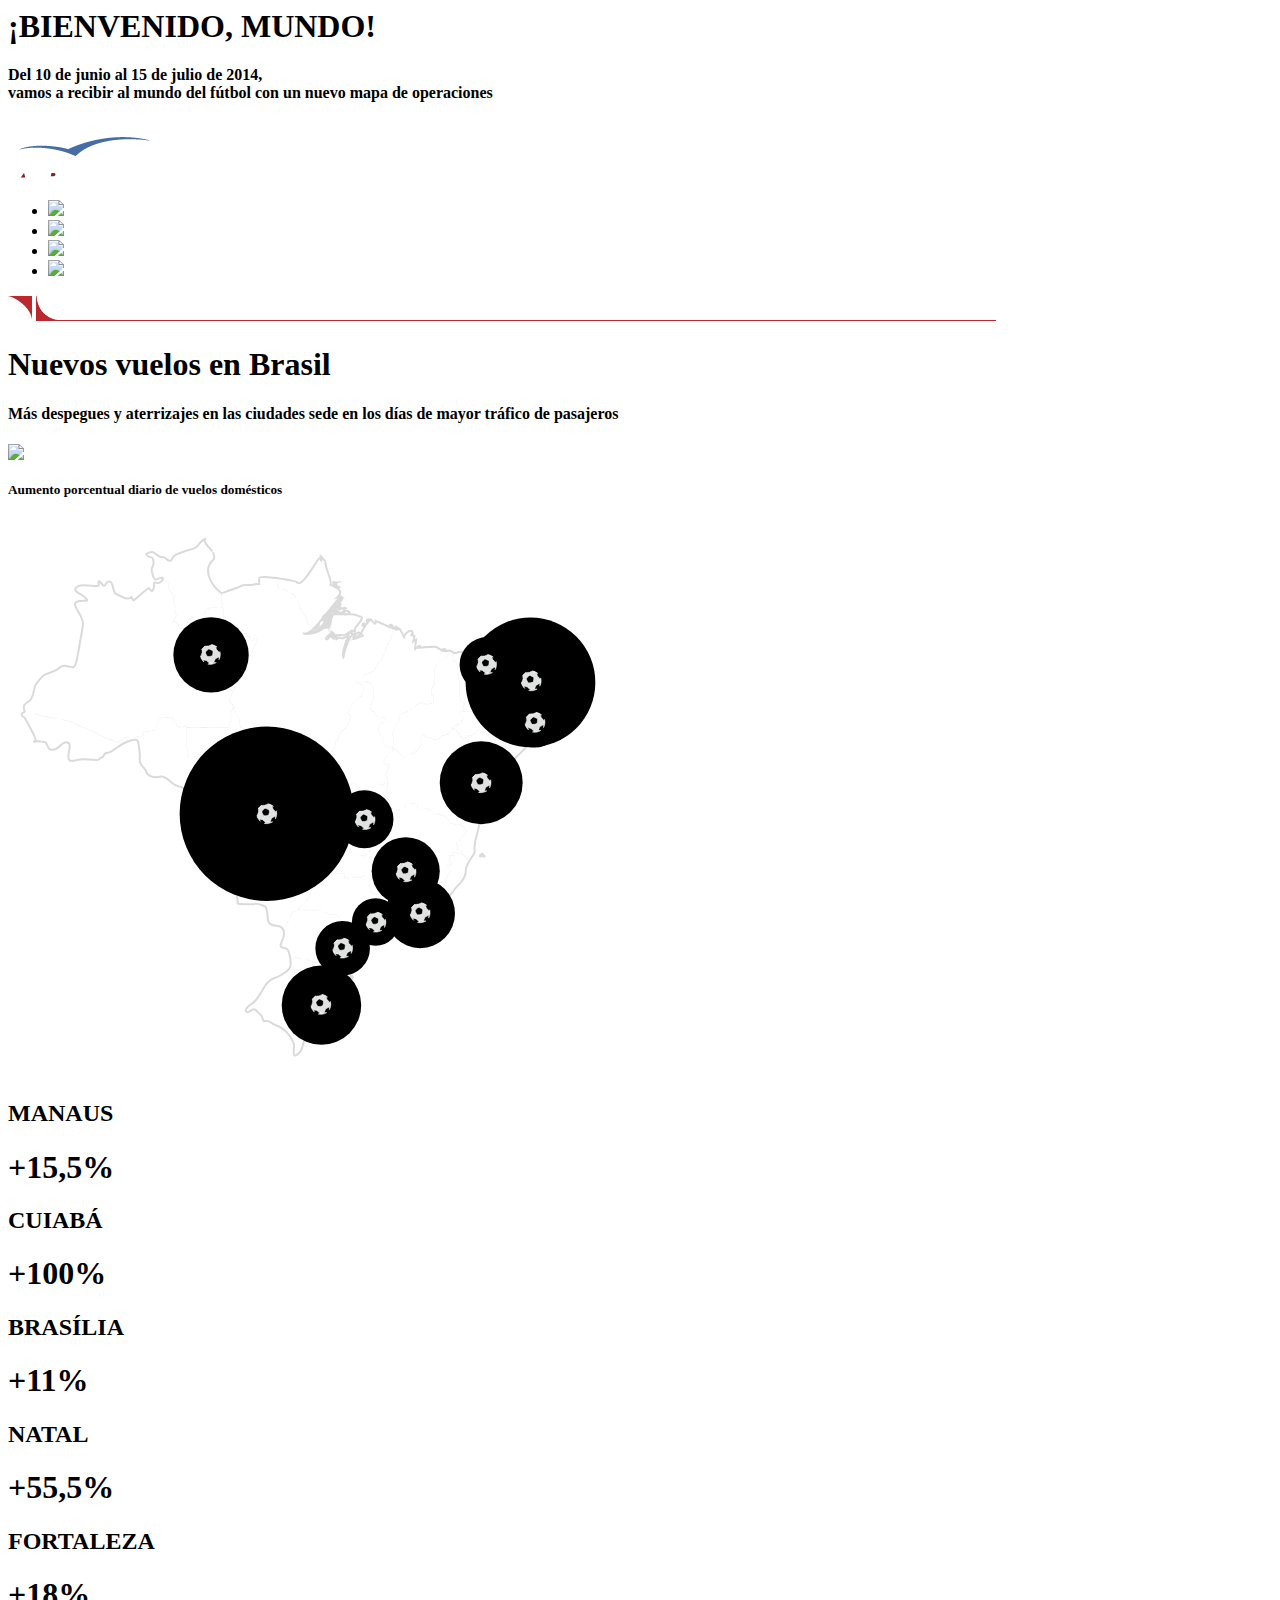
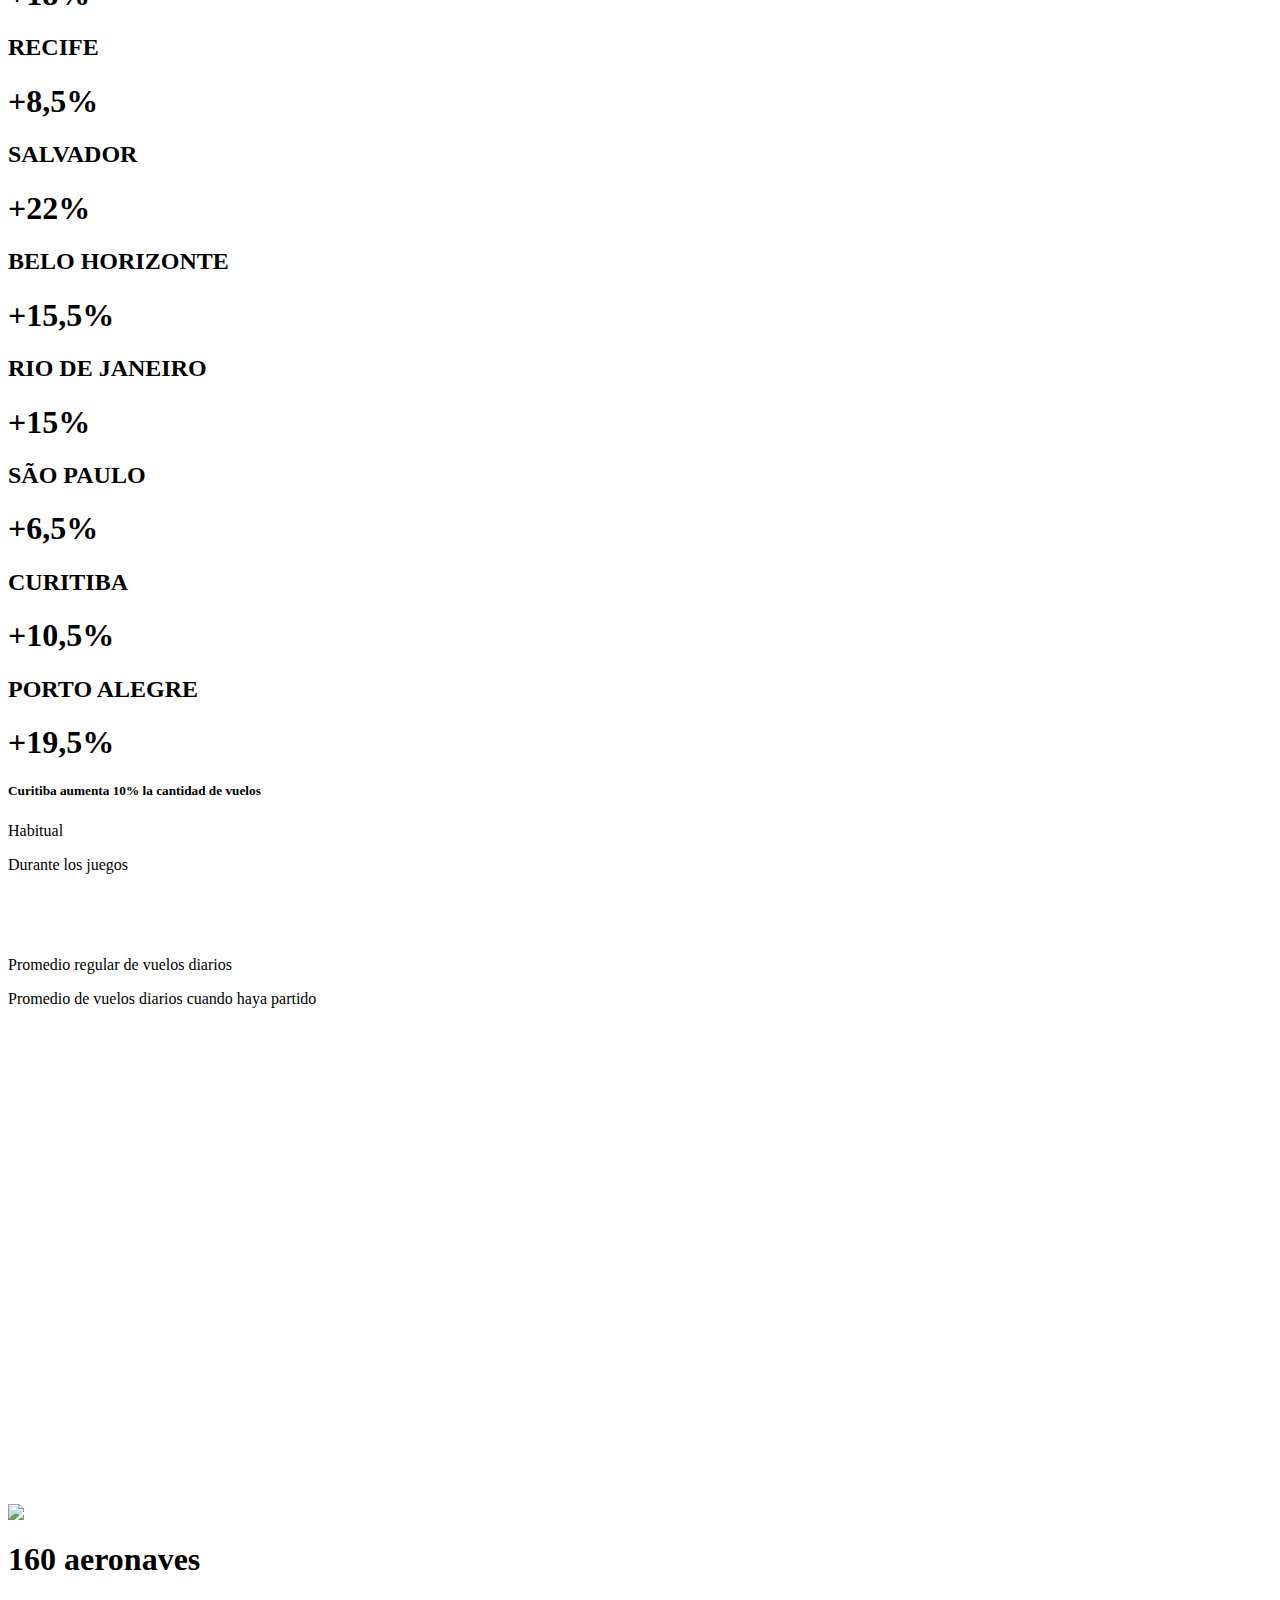
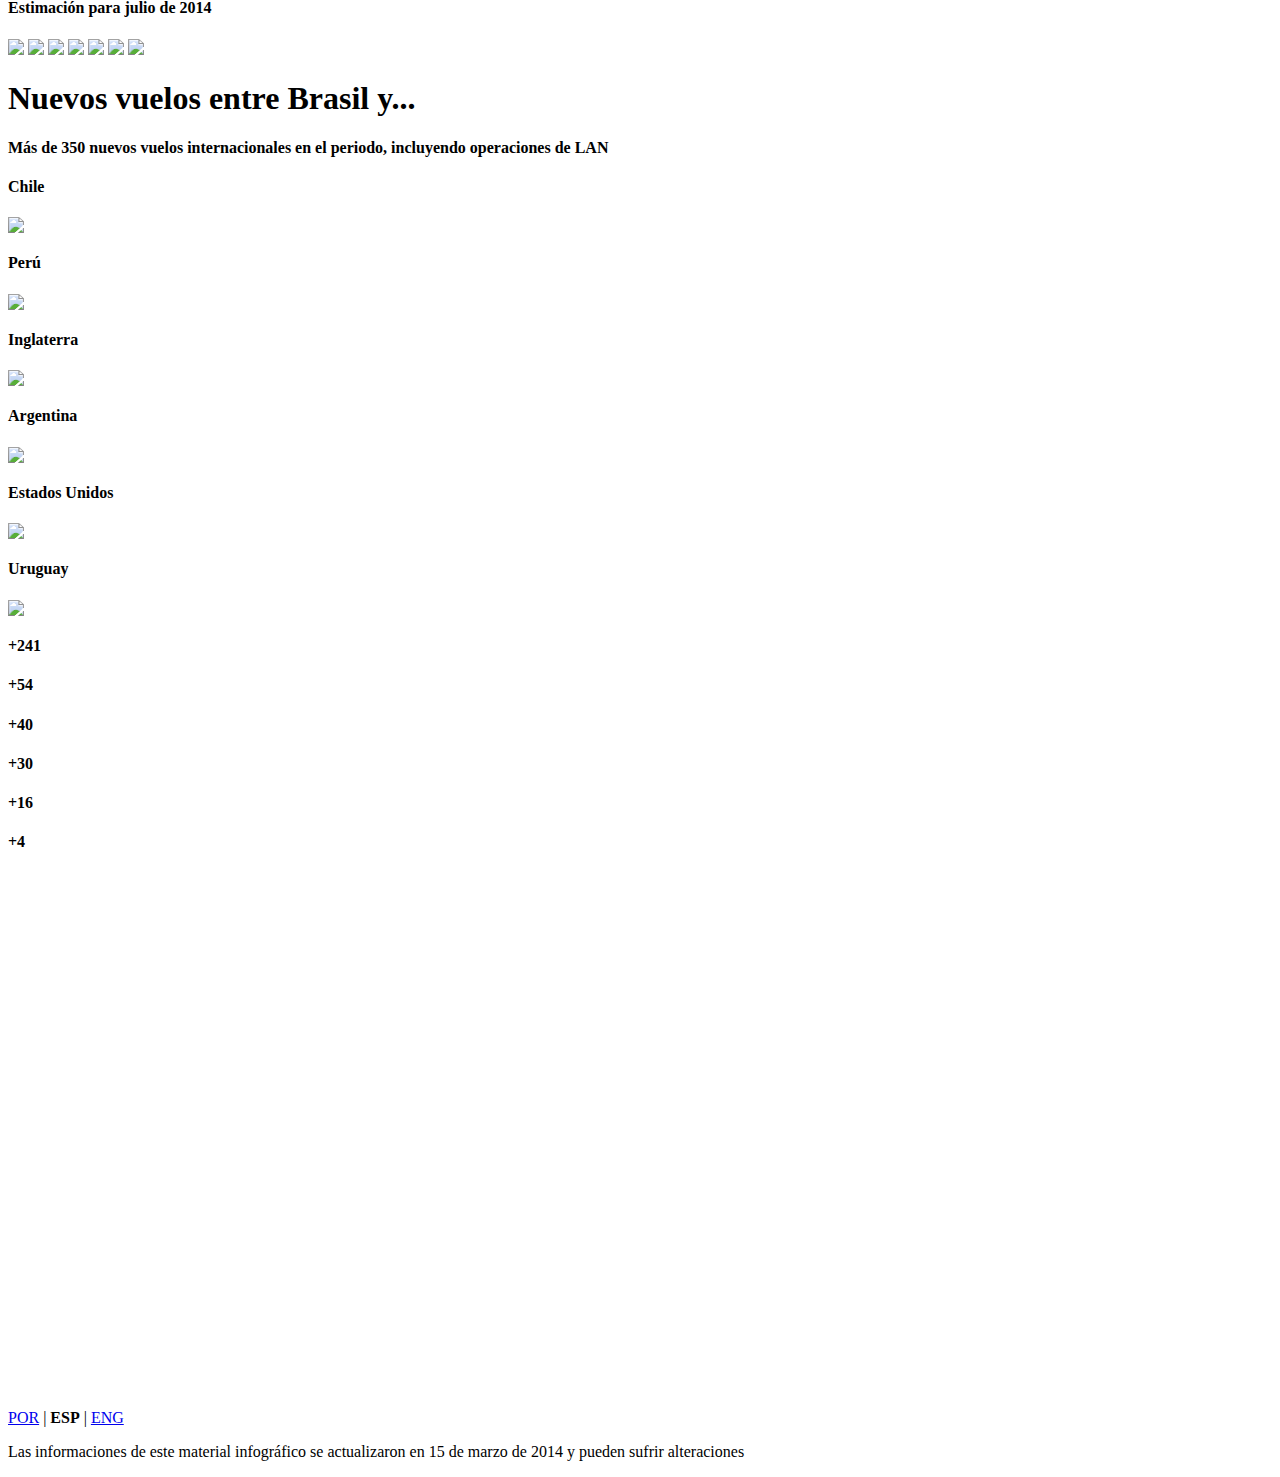
==== index_esp.html @ 0e4ccb5c "first commit" ====
<html>
<head>
	<meta http-equiv="Content-Type" content="text/html; charset=UTF-8" />
	<title>TAM - Nuevos vuelos en el Brasil de la Copa del Mundo</title>
	<link rel="stylesheet" type="text/css" href="css/info_tam_copa.css"/>
	<link rel="stylesheet" type="text/css" href="css/avioes.css"/>
</head>
<body>
	<div id="wrapperGeral" style="position: relative;">
		<div id="cabezalho_geral">
			<div>
				<h1>¡BIENVENIDO, MUNDO!</h1>
				<h4>Del 10 de junio al 15 de julio de 2014, <br>vamos a recibir al mundo del fútbol con un nuevo mapa de operaciones</h4>
			</div>
			<img src="images/Tam-airlines.png">
		</div>

		<nav id="btns_sliders">
			<ul class="links-to-floor">
				<li><img src="images/icon_brasil.gif"></li>
				<li><img src="images/icon_graficoBarra.gif"></li>
				<li><img src="images/icon_aviao.gif"></li>
				<li><img src="images/icon_graficoRadar.gif"></li>
			</ul>
		</nav>

		<img id="roundCorner_upRight" src="images/round_corner_up_right.png">
		<img id="roundCorner_bottomLeft" src="images/round_corner_bottom_left.png">

		<div style="position:relative;">

			<div id="main">

				<!-- MAPA -->
				<div class="floor floor-1" id="slide_mapa">
					<div class="titulos">
						<h1>Nuevos vuelos en Brasil</h1>
						<h4>Más despegues y aterrizajes en las ciudades sede en los días de mayor tráfico de pasajeros</h4>

						<div id="mapaReferencia">
							<img src="images/icon_bolaReferencia.png">
							<h5>Aumento porcentual diario de vuelos domésticos</h5>
						</div>
					</div>
					
					<svg id="mapa" version="1.1" xmlns="http://www.w3.org/2000/svg" xmlns:xlink="http://www.w3.org/1999/xlink" x="0px" y="0px" width="600px"
	 height="560px" viewBox="0 0 600 560" enable-background="new 0 0 600 560" xml:space="preserve">
						<g>
							<g>
								<g>
									<path fill="#FFFFFF" stroke="#DADADA" stroke-width="2" stroke-miterlimit="10" d="M476.623,270.764
										c0.41,0,0.41-1.76,0.059-2.111c-0.249-0.248-0.412,0.587-0.645,0.762c-0.234,0.177-0.471,0.353-0.588,0.704
										c-0.115,0.352-0.703,1.993-0.115,1.642C475.919,271.407,476.214,270.764,476.623,270.764 M474.98,336.074
										c0.295,0.352,0.822,0.877,1.115,0.645c0.293-0.234,0.762-0.586,0.525-0.586c-0.232,0-0.469-0.527-0.469-0.527
										C475.742,335.723,474.689,335.724,474.98,336.074 M473.867,335.02c0.586,0.234,0.998-0.058,0.998-0.586
										c0-0.529-0.471-0.821-0.471-0.821c-0.35-0.059-0.295,0.293-0.646,0.41S473.281,334.784,473.867,335.02 M473.748,277.681
										c-0.174-0.468-0.293-0.938-0.115-1.231c0.176-0.292-0.059-1.348-0.469-1.112c-0.37,0.212-0.703,0.645-0.588,0.995
										c0.119,0.353,0,0.821,0.177,1.057c0.175,0.234-0.293,1.699,0.352,1.582C473.748,278.854,473.926,278.148,473.748,277.681
										 M471.697,335.254c0,0.234,0.295,0.88,0.705,0.88s0.586,0.644,0.762,0.292c0.174-0.352,0.353-0.762,0.059-0.938
										c-0.295-0.176-0.941-0.704-0.998-0.527C472.166,335.136,471.697,335.254,471.697,335.254 M425.839,400.383
										c0.251,0.468,1.151,0.61,1.151,0.253c0-0.361,0.071-0.052-0.289,0.163C426.537,400.899,425.586,399.913,425.839,400.383
										 M401.031,400.096c1.114,0.323,2.806,0.25,3.528,0.214c0.72-0.035,1.152-0.214,0.972-0.431c-0.181-0.216-0.972-1.011-1.439-0.973
										c-0.469,0.035-2.342,0.252-2.342,0.252C401.391,399.518,399.912,399.77,401.031,400.096 M383.205,410.846
										c0.4,0,1.279,0.559,1.679,0.078c0.401-0.479,0.96-0.479,0.799-0.88c-0.157-0.398-0.799-1.278-0.799-1.6s-1.118-0.398-1.358-0.08
										c0,0,0.481,1.12,0.08,1.361C383.205,409.964,382.804,410.846,383.205,410.846 M353.167,424.386c0.479,0.88,0.639,1.121,1.438,0.4
										c0.799-0.719,1.442-1.92,1.682-2c0.24-0.08,0.646-0.857,0.646-0.857s-0.885-1.063-1.125-0.581c0,0-0.403,1.118-0.8,1.279
										C354.605,422.786,352.687,423.507,353.167,424.386 M345.41,429.483l0.72,0.642c0,0,0.882,0.157,0.96-0.401
										c0.081-0.56-0.721-1.04-0.721-1.04L345.41,429.483z M342.684,457.911c-0.402,0.56,0.398,1.438,0.719,1.358
										s0.719-0.238,0.561-0.479c-0.16-0.24,0.479-1.12,0.8-1.441c0.317-0.32,0-0.799-0.081-1.04c-0.08-0.24-1.279-0.479-1.279-0.479
										S343.082,457.35,342.684,457.911 M343.574,441.01c0.319-0.56-0.239-2-0.239-2s-0.88,1.04-1.041,1.521
										c-0.161,0.479,0.401,1.121,0.401,1.121S343.255,441.57,343.574,441.01 M326.068,63.718c0.59-0.396,1.776-0.891,1.776-0.891
										s-0.79,0.1-1.187-0.296c-0.394-0.396-1.582-0.791-1.385,0C325.474,63.321,325.474,64.113,326.068,63.718 M328.736,65.397
										c0.295-0.197-0.892-1.681-0.892-1.186c0,0.407-0.987,0-1.187,0.396c-0.197,0.395-1.185,0.89-0.789,1.384
										c0.396,0.494,0.789,1.681,1.582,1.582c0.789-0.099,0.891-0.594,0.891-1.088C328.342,65.992,328.438,65.596,328.736,65.397
										 M329.923,67.871c0.493,0,1.384-0.594,1.384-0.594l-0.691-0.593c-0.494,0-1.287,0.297-1.287,0.297S329.429,67.871,329.923,67.871
										 M329.031,86.443c0.15,0.402-0.352,1.006,0.403,0.805c0.754-0.201,1.408-1.207,1.71-1.409c0.303-0.201,0.807-0.554,1.057-0.956
										c0.252-0.402,0.353-0.201,0.504-0.654c0.15-0.453-2.014-1.006-2.113-0.755c-0.213,0.533-0.807,0.755-0.704,0.956
										c0.101,0.202-0.051,0.403-0.353,0.554C329.232,85.136,328.88,86.042,329.031,86.443 M332.001,86.846
										c-0.302,0.151-1.158,0.453-1.158,0.453c-0.302,0.302-0.554,1.107,0.252,1.107c0.804,0,1.007-0.352,1.257-0.603
										C332.604,87.551,332.303,86.694,332.001,86.846 M329.031,82.67c0.604,0.15,1.107-0.202,1.762-0.504
										c0.654-0.302,1.509-0.151,1.761-0.453c0.251-0.302-0.101-1.006,0.353-1.207c0.453-0.201,1.308-0.604,1.308-1.258
										s-0.854-0.754-1.157-0.503c-0.302,0.251-1.309,0.202-1.408,0.755c-0.101,0.553,0,1.006-0.303,1.106
										c-0.302,0.101-1.309,0.453-1.309,0.453S328.428,82.52,329.031,82.67 M335.824,89.261c-0.604-0.653-1.258-1.156-1.61-1.005
										c-0.353,0.15-1.31,0.402-1.207,0.553c0.101,0.151-0.353,0.352-0.806,0.352s-1.207,0.352-1.408,0.201
										c-0.201-0.151-1.409,0-1.207,0.352c0.27,0.473-0.906,0.201-1.057,0.151c-0.151-0.05-0.352,0.454-0.403,0.655
										c-0.05,0.201-0.402,0.452-0.251,0.704c0.15,0.252,0.05,1.158,0.503,1.107c0.452-0.051,0.854-0.302,1.157-0.302
										c0.302,0,1.811-0.151,1.861,0.151c0.051,0.302,0.303,1.408,0.906,1.006s1.458-0.704,1.911-0.956s1.157-0.604,1.459-1.207
										C335.975,90.418,336.428,89.915,335.824,89.261 M327.371,86.091c-0.327,0.273-0.855,0.906-1.157,1.107
										c-0.302,0.201-0.904,0.905-0.956,1.459c-0.051,0.553-0.807,1.509,0.201,1.459c1.006-0.05,1.459,0.05,1.761-0.755
										c0.302-0.805,0.554-1.106,0.806-1.509S327.975,85.587,327.371,86.091 M327.975,84.883c0.303-0.553-0.553-1.459-0.553-1.459
										s-0.301-0.201-0.354,0.503c-0.049,0.705-0.604,1.158-0.401,1.359C326.869,85.487,327.673,85.437,327.975,84.883 M325.156,90.821
										c-0.301,0.151-0.653,0.754-0.352,1.106c0.303,0.352,0.604,1.107,1.207,0.906s1.008,0.051,1.057-0.654
										c0.051-0.704-0.553-1.157-0.804-1.056C326.012,91.224,325.156,90.821,325.156,90.821 M337.988,88.355
										c0.201-0.453-1.359-0.604-1.359-0.604s-0.956-0.252-0.452,0.302c0.503,0.554,0.201,0.856,0.704,0.805
										C337.384,88.809,337.785,88.809,337.988,88.355 M341.861,92.279c-0.1-0.352-1.006-0.352-1.156-0.603
										c-0.151-0.252-0.856-0.503-1.057-0.805c-0.201-0.302-1.561-0.151-1.561,0.101c0,0.251-0.553,0.352-0.553,0.352
										c-0.354,0.05-1.157-0.151-1.258,0.151c-0.101,0.301-0.052,0.855-0.252,1.006c-0.201,0.151-0.604,0.604-0.604,0.755
										c0,0.151-0.957,0.855-0.303,0.956c0.654,0.1,2.266,0.704,2.817,0.251c0.554-0.453,1.007-0.352,1.46-0.453
										c0.453-0.1,0.855-0.201,1.157-0.452C340.855,93.287,341.963,92.631,341.861,92.279 M356.801,103.929
										c0-0.544-1.543-0.362-1.543-0.362c-0.455,0.09-1.451,2.541-0.182,2.178C356.348,105.381,356.801,104.473,356.801,103.929
										 M360.16,101.75c0.455-0.544,0.636-1.27,0.455-1.997c-0.183-0.726-0.819-0.454-1.09-0.272c-0.377,0.252-0.908,0.998-0.728,1.634
										C358.979,101.75,359.707,102.294,360.16,101.75 M382.039,106.199c0.82-0.181,1.908-0.272,1.908-0.272s-0.092-1.453-0.636-1.271
										c-0.438,0.146-1.725,0-1.725,0.454S381.224,106.38,382.039,106.199 M437.693,130.246c0.035-0.386-0.076-0.888-0.504-0.888
										c-0.424,0-1.121-0.232-1.121-0.232c-0.461-0.154-0.964-0.347-1.004,0.039c-0.039,0.386-0.271,1.197,0.579,1.197
										C436.494,130.361,437.654,130.631,437.693,130.246 M321.182,107.776c0.201,0.055,0.611,0.258,0.102,0.428
										c-0.041,0.014-0.062,0.04-0.078,0.05c0,0-0.016,0.01-0.033-0.11s-0.082-0.314-0.137-0.368
										C321.035,107.776,320.98,107.722,321.182,107.776 M321.265,109.926c0.026,0.097,0.071,0.288,0.078,0.377
										c0,0,0.007,0.088-0.033,0.06c-0.039-0.027-0.063-0.244-0.065-0.389C321.244,109.974,321.24,109.83,321.265,109.926
										 M531.979,192.95c-2.042-3.065-4.031-16.323-4.1-20.976c-0.152-10.407-12.859-7.521-18.778-9.297
										c-12.496-3.757-23.514-24.091-36.099-25.138c-6.979-0.581-12.918-7.305-21.652-5.55c-2.984,0.603-1.901,1.08-4.609,1.08
										c-1.65,0-4.546-3.255-6.476-2.367c-6.611,3.066-9.161-3.986-13.411-3.986c-2.971,0-17.408,0.494-17.412,2.049
										c0.007-1.618,3.976-1.258,2.057-3.176c-0.527-0.528-4.033,3.364-4.668,3.82c-0.015,0.01,1.412-9.73,1.373-9.836
										c-0.953,0.686-1.907,1.372-2.861,2.058c0.514-1.88,0.895-3.787,1.145-5.719c-1.006-0.335-2.035-0.564-3.088-0.686
										c0.076-0.905,0.494-1.553,1.256-1.944c-1.126-7.644-11.187,4.393-8.261,4.393c0.011,0-4.986-10.077-5.308-9.348
										c-1.569,3.531-1.955-2.843-3.268-1.769c-0.308,0.251,0.559,3.271,0.137,3.131c-0.613-0.205-2.103-3.403-2.043-3.403
										c-1.585,0,0.349,2.46,0.228,2.541c-0.445,0.297-19.427-8.444-19.417-8.305c-0.042-0.568,2.14,4.374-0.271,2.859
										c-0.333-0.208-3.866-4.166-3.947-4.084c-0.099,0.099-15.022,17.429-6.805,16.244c-3.058,0.432-4.96,2.594-8.982,3.245
										c0.806-0.489,6.357-4.736,4.992-5.83c-2.864-2.286-5.124,4.512-7.125,5.4c0.191-0.085,2.478-4.54,1.861-4.584
										c-4.912-0.348-12.512,23.346-10.403,24.565c-4.122-2.385,3.917-23.112,5.504-23.112c-2.45,0-5.633,3.619-6.853,3.176
										c-5.015-1.822-3.425-0.906-7.166,1.588c0.079-0.053-5.946-5.134-6.215-3.676c-0.313,1.727-2.925,5.331-3.719,0.817
										c0.149,0.797,8.205-5.257,5.002-5.786c2.389,0.383,3.672,3.856,5.059,3.798c3.037,0.317,6.947-0.775,8.989,0.59
										c-0.674-0.448,6.052-4.75,5.935-4.607c2.602-3.169,5.739,4.864,4.233-2.655c-0.18-0.909,12.515-12.256,4.267-12.256
										c-4.036-3.167-19.402-2.219-24.965-1.895c-2.458,0.146-3.479,8.492-3.925,10.491c-1.057,4.737-4.813,1.558-7.759,4.306
										c-3.312,3.085-15.932,6.605-19.457,3.955c8.689,6.522,35.996-38.918,38.466-36.457c-1.183-0.398-2.342-0.345-3.477,0.159
										c8.174-8.173-8.584-11.382-7.527-12.44c2.632-2.625-7.697-20.728-4.272-22.614c-0.384,0.208-5.759-5.634-5.838-6.922
										c0.063,0.97,1.108,6.015,0.957,5.933c-0.16-1.088-0.639-2.003-1.437-2.743c-4.103,2.28-17.303,30.585-22.864,24.332
										c-1.326-1.492-37.369-7.614-37.66-4.378c-0.972,10.722,2.639,4.083-5.812,6.566c-6.505,1.916-8.96-1.636-14.567,2.566
										c-0.412,0.31-17.78,5.837-16.377,6.717c-8.262-5.156-18.154-18.569-13.207-28.896c3.585-7.486,6.459-3.067,3.801-13.009
										c0.064,0.242-12.584-11.867-7.273-13.189c-7.843,1.957-5.943,9.369-14.434,10.548c-2.762,0.383-13.275,4.438-16.209,5.83
										c-3.735,1.773-2.679,4.353-4.075,5.284c-3.374,2.255-4.501-2.655-7.094-2.793c-5.497-0.288-6.061-2.256-10.245-5.019
										c-1.722-1.137-9.439,0.354-6.963,2.831c4.202,4.198,6.09-1.679,6.642,7.622c0.187,3.2-2.433,4.273-1.774,7.708
										c0.367,1.914,1.577,10.528,5.623,8.368c9.54-5.086,4.91,5.155-0.906,3.698c-4.42-1.104-1.791,1.58-2.566,4.529
										c-2.172,8.262-3.32,0.764-4.981,1.056c-2.521,0.446-15.088,12.669-15.472,12.076c-4.373-6.76,0.419-1.887-5.812-1.887
										c-4.919,0-7.06-3.147-11.688-4.604c-3.211-1.01-2.264-14.459-8.009-12.302c-0.964,0.361-2.941,5.192-4.679,3.849
										c-0.353-0.272-3.751-5.107-4.453-4.151c-1.58,2.152,1.792,4.771-1.624,4.772c-5.125,0.002-14.333-2.175-18.706-0.132
										c-8.556,3.998,2.352,8.437,3.668,9.068c0.089,0.042,8.066,5.851,3.981,5.688c-23.984-0.949-1.533,12.163-3.231,24.181
										c-1.608,11.385-3.88,22.704-5.865,34.025c-3.117,17.778-9.112,0.172-19.007,10.063c-1.118,1.118-9.956,4.33-11.968,5.133
										c-4.221,1.686-6.29,5.47-8.986,8.505c-5.04,5.664-1.713,15.587-8.986,19.227c-3.262,1.634-5.299,4.725-3.793,8.019
										c1.593,3.483-2.68,1.996-2.68,4.445c0,3.171,2.844,1.89,3.538,4.036c0.693,2.143,14.903,24.717,9.022,23.409
										c-2.539-0.565,10.128-0.578,7.44,0.193c7.078-2.025,4.423,6.169,8.575,7.476c8.166,2.57,10.344-8.133,17.187-7.053
										c7.667,1.209-7.339,23.164,8.925,17.743c4.98-1.66,12.339-0.9,17.387-0.321c7.58,0.869,3.631-0.959,8.268-2.504
										c3.511-1.17,0.582-5.046,6.172-4.602c1.615,0.128,8.462-4.775,10.236-6.057c3.739-2.703,14.799-8.85,19.005-6.324
										c1.496,0.898,2.708,15.373,2.416,17.344c-1.225,8.271,4.521,8.396,6.281,13.673c1.989,5.966,9.38,6.44,14.843,5.253
										c5.928-1.288,11.583,9.625,17.525,9.625c6.127,0,6.503,6.219,13.986,4.356c9.172-2.282,10.783,6.304,12.297,12.457
										c1.437,5.845,0.476,10.49,0.896,17.009c0.624,9.694,14.2,6.665,22.584,6.665c-3.729,0,11.104,18.729,11.235,19.479
										c1.164,6.637,1.714,8.089-1.069,14.773c-0.492,1.183-3.628,16.968,0.224,13.664c-4.247,3.638-1.039,22.416-0.755,29.283
										c0,0.1,15.968,0.736,16.718,0.058c1.636-1.483,7.707,1.379,9.68,2.037c4.684,1.563,2.196,12.797,4.547,16.321
										c4.373,6.553,13.757-0.313,15.246,10.113c1.196,8.354-9.303,14.284,1.357,15.906c4.9,0.745,5.529,14.407,4.963,18.132
										c-0.652,4.284-11.986,10.588-15.83,11.548c-10.959,2.739-13.719,21.188-22.944,25.813c-1.445,0.72-6.964,5.206-5.797,6.875
										c2.354,3.37,4.341-0.178,6.659-1.162c3.71-1.576,5.053,3.347,7.814,4.623c2.137,0.986,2.446,7.41,4.002,7.136
										c7.526-1.324,4.98,2.103,11.569,3.894c7.858,2.146,15.489,10.782,17.954,18.17c1.379,4.136-3.641,18.789,6.291,8.624
										c2.772-2.837,5.199-18.215,6.359-18.681c-1.654,0.66,8.862-14.796,8.977-15.142c1.53-4.563,3.549-7.737,0.865-12.113
										c0.761,1.236,9.625,10.508,9.625,4.434c0,3.547-15.004,23.793-17.086,23.793c8.026,0,13.605-13.563,17.627-17.954
										c3.553-3.876,4.421-10.435,7.791-14.792c3.816-4.936,9.474-10.269,14.055-13.867c4.856-3.816,1.514-21.19,1.514-26.605
										c0-5.727,2.896-7.256,0.975-11.521c-0.867-1.924,7.343-2.758,5.894-0.922c3.294-4.2,6.406-6.386,10.313-9.644
										c2.729-2.275,11.538-6.086,12.938-7.836c1.538-1.921,21.652-5.377,22.255-8.097c0.499-2.236-1.688-1.238-2.259-2.435
										c-2.718-5.692,7.245,1.273,5.735,0.266c2.09,1.396,1.958-5.001,5.948-3.271c2.814,1.224,7.889,3.993,7.668-1.438
										c-0.102-2.505,10.911,6.916,15.747,1.189c2.497-2.944-2.091-1.923,2.58-5.844c0.36-0.302,15.249-5.58,9.874-8.938
										c-2.443-1.523,8.741-15.403,11.17-17.686c4.758-4.478,7.391-9.86,7.391-15.943c0-5.376,9.122-15.012,8.717-17.437
										c-1.621-9.772,3.897-18.874,4.652-28.567c0.367-4.942-3.636-16.725,1.826-20.8c-0.437,0.642-1.004,0.891-1.703,0.748
										c-1.108-5.614,2.567-8.405,3.157-13.495c0.574-4.96,5.292-3.914,4.11,0.323c0.678-2.427,22.556-14.025,16.564-21.379
										c0.707,0.873,18.41-16.096,22.026-20.39C520.688,223.987,537.612,201.387,531.979,192.95 M343.824,113.413
										c0.15-0.252,0.401-0.554,0.353-0.856c-0.051-0.302-0.854-0.704-0.854-0.704s-0.707,0.604-0.453,0.956
										C343.119,113.161,343.673,113.665,343.824,113.413 M339.548,114.418c0.653-0.151,1.358-0.151,1.257-0.704
										c-0.1-0.554-1.006-0.806-1.408-0.403C339.396,113.312,338.894,114.569,339.548,114.418 M328.779,116.684
										c0.051-0.403-1.66-0.806-1.66-0.806c-0.301-0.05-1.006,0.503-0.25,0.906C327.623,117.187,328.729,117.085,328.779,116.684
										 M324.906,115.828c-0.303,0.05,0.049,1.861,0.703,1.66c0.655-0.201,0.402-1.006,0.252-1.308
										C325.71,115.877,324.906,115.828,324.906,115.828 M324.805,114.821c0.905,0,0.905-0.705,0.604-1.157
										c-0.301-0.453-1.106-0.856-1.106-0.856S323.898,114.821,324.805,114.821 M323.748,114.62c-0.1-0.301-0.303-0.905-0.453-0.754
										c0,0-0.551,0.754-0.303,1.006c0.254,0.252,0.354,1.006,0.556,0.654C323.748,115.173,323.85,114.921,323.748,114.62
										 M323.748,112.205c-0.1-0.151-0.402-0.05-0.402-0.05s-0.302,0.653,0.051,0.704C323.748,112.91,323.85,112.355,323.748,112.205
										 M323.445,93.487c-0.199-0.302-1.709-0.251-1.709-0.251c-0.302,0-1.106-0.101-1.31,0.352c-0.2,0.453-0.854,1.057-0.351,1.006
										c0.502-0.05,1.961-0.252,2.666-0.352C323.445,94.142,323.648,93.79,323.445,93.487 M322.39,92.582
										c0.353-0.302,0.503-0.754,0.353-1.207c-0.151-0.453-1.258-0.654-1.258-0.654c-0.402,0.201-1.711,1.409-0.955,1.61
										C321.283,92.532,322.037,92.883,322.39,92.582 M317.609,99.224c0.051,0.604-0.302,1.258,0.354,1.056
										c0.652-0.201,1.105-0.201,1.357-0.603c0.252-0.402,0.201-1.308-0.453-1.157C317.828,98.76,317.559,98.62,317.609,99.224
										 M318.012,97.462c0.504,0.151,1.057,0.503,1.309-0.05c0.252-0.554,0.504-0.554,0.504-0.805c0-0.252-0.252-0.554-0.252-0.554
										c-0.554-0.151-0.754,0.201-1.207,0.453S317.51,97.312,318.012,97.462 M320.176,100.38c-0.509,0.341-1.006,0.554-1.409,0.554
										c-0.401,0-1.057-0.655-1.257,0.352c-0.202,1.006-1.107,2.315-0.15,2.063c0.954-0.252,1.459-0.352,1.86-0.906
										c0.403-0.553,0.755-1.207,1.158-1.308C320.779,101.035,320.326,100.279,320.176,100.38 M311.521,108.583
										c0.654-0.956,0.452-1.559,1.358-1.912c0.905-0.353,1.409-1.057,1.812-1.66c0.403-0.604,0.705-0.604,0.957-1.309
										c0.25-0.704,0.301-0.554,0.452-1.207c0.151-0.654,0.251-1.862-0.151-2.164c-0.401-0.302-1.912-0.352-1.912-0.352l-0.101-0.051
										c-0.401,0-1.559,0.453-1.559,0.805c0,0.353-0.556,0.855-0.706,1.057s-0.754,0.554-0.805,1.107
										c-0.049,0.553-0.049,2.566-0.049,2.566s-0.404,0.604-0.756,1.006c-0.353,0.403-0.654,0.454-1.057,1.259
										c-0.402,0.804-1.107,0-1.207,0.804c-0.102,0.805-1.51,3.019-0.354,2.717c1.158-0.301,1.812-0.704,2.215-1.257
										C310.063,109.438,310.867,109.538,311.521,108.583 M312.125,109.035c-0.252,0.151-1.812,1.007-1.258,0.856
										s1.861-0.554,1.963-0.705c0.101-0.151-0.051-0.503-0.051-0.503S312.377,108.883,312.125,109.035 M313.736,107.677
										c-0.051,0.654,0.102,1.107,0.905,0.403c0.804-0.705,1.257-0.755,1.459-1.107c0.201-0.353-0.251-1.912-0.251-1.912
										c-0.15,0.402-0.755,1.006-0.755,1.157C315.095,106.369,313.785,107.021,313.736,107.677 M314.591,97.413
										c-0.201,0.352-0.806,1.358-0.353,1.509c0.453,0.151,1.057,0.705,1.461,0.051c0.401-0.655,1.309-1.611,1.559-2.214
										c0.252-0.604,0.352-2.466-0.403-1.963c-0.599,0.399-0.854,0.604-1.005,1.057S314.792,97.06,314.591,97.413 M317.559,104.506
										c-0.049,0.252-1.005,1.459-0.301,1.66c0.705,0.202,1.357,0,1.357-0.603c0-0.604-0.15-1.56-0.15-1.56
										C318.313,104.003,317.609,104.254,317.559,104.506 M322.139,96.306c0.402-0.352,0.955-0.806,0.905-1.007
										c-0.052-0.201-1.812-0.151-1.812-0.151c-0.654,0.101-0.451,0.756-0.201,0.806C321.283,96.003,321.734,96.658,322.139,96.306
										 M322.289,99.979c0-0.151-0.654-0.051-0.704,0.1c-0.115,0.345-0.253,0.956,0.252,0.956c0.503,0,0.905-0.05,0.956-0.302
										C322.843,100.481,322.289,100.129,322.289,99.979 M322.843,102.394c0.101-0.251-0.201-0.755-0.353-0.503
										c-0.129,0.215-0.905-0.05-0.905,0.252c0,0.301-0.503,1.156,0.252,1.005C322.591,102.998,322.744,102.645,322.843,102.394
										 M321.686,98.418c0.051-0.352,0.303-0.906,0.051-1.157c-0.252-0.252-0.654,0.151-0.654,0.151
										c-0.402,0.201-1.409,0.603-1.006,1.056c0.401,0.453,0.199,1.51,0.604,1.107C321.082,99.173,321.635,98.771,321.686,98.418
										 M319.925,103.45c0.604-0.05,0.755,0.403,0.905,0c0.152-0.402,0.152-0.905,0.152-1.207c0-0.302-0.404-0.754-0.453-0.402
										c0,0-0.455,0.352-0.504,0.603C319.975,102.695,319.32,103.5,319.925,103.45 M320.427,104.407
										c-0.267,0.207-0.554,0.754-0.452,1.006c0.102,0.251,0,0.956,0.555,0.704c0.553-0.251,0.652-0.402,0.652-0.654
										C321.182,105.211,320.88,104.055,320.427,104.407 M323.195,89.563c0.301,0.554,0.1,1.208,0.453,1.007
										c0.353-0.201,0.653-0.554,0.653-1.007c0-0.452-0.653-0.805-0.653-0.805S322.893,89.01,323.195,89.563 M304.025,112.607
										c1.057-0.503,1.307-1.359,1.307-1.359s-1.105-0.1-1.459,0c-0.353,0.101-1.912-0.05-1.408,0.403
										C302.968,112.104,302.968,113.11,304.025,112.607"/>
									<path fill="#DADADA" d="M328.825,478.929c-0.018-0.016-1.777-1.553-2.421-1.769c-0.655-0.219-0.739-1.6-0.739-2.778
										c0-0.285,0.115-1.068,0.25-1.976c0.187-1.261,0.42-2.831,0.42-3.61c0-1.239-1.905-1.908-3.697-1.908
										c-1.016,0-1.954-0.353-2.783-0.663c-0.649-0.244-1.21-0.455-1.684-0.455c-1.162,0-3.454-2.736-3.454-4.124
										c0-1.056-3.68-4.007-5.097-5.055l0,0c-0.008,0-2.651-1.099-3.513-1.099c-1.035,0-2.594-0.801-3.441-2.285
										c-0.602-1.054-1.842-1.265-2.936-1.45c-0.471-0.08-0.914-0.155-1.259-0.293c-1.217-0.486-6.038-1.765-7.756-1.337
										c-1.083,0.271-1.696-0.017-2.189-0.247c-0.337-0.157-0.604-0.284-0.94-0.2c-0.484,0.122-1.191-0.062-1.873-0.24
										c-0.576-0.151-1.173-0.307-1.468-0.208c-0.683,0.227-3.497,0.014-3.616,0.005l0.016-0.203c0.028,0.001,2.895,0.218,3.536,0.005
										c0.353-0.115,0.95,0.039,1.584,0.204c0.657,0.172,1.335,0.352,1.772,0.24c0.404-0.1,0.73,0.05,1.076,0.213
										c0.488,0.228,1.041,0.485,2.053,0.234c1.885-0.475,6.87,0.941,7.881,1.345c0.325,0.13,0.758,0.203,1.217,0.281
										c1.083,0.184,2.43,0.412,3.078,1.55c0.91,1.591,2.485,2.184,3.266,2.184c0.902,0,3.502,1.08,3.612,1.126
										c0.233,0.168,5.2,3.855,5.2,5.23c0,1.282,2.188,3.921,3.251,3.921c0.511,0,1.088,0.216,1.756,0.467
										c0.812,0.306,1.732,0.651,2.711,0.651c1.938,0,3.9,0.725,3.9,2.111c0,0.795-0.233,2.373-0.421,3.641
										c-0.134,0.899-0.249,1.676-0.249,1.945c0,0.59,0,2.385,0.601,2.585c0.683,0.229,2.418,1.743,2.491,1.808L328.825,478.929z
										 M310.845,443.092c-0.546,0-1.261-0.243-1.962-0.481c-0.698-0.237-1.424-0.484-1.874-0.444c-1.084,0.097-2.685-0.287-3.974-0.591
										c-0.175-0.042-0.344-0.082-0.504-0.118c-1.332-0.31-2.857-1.425-4.184-2.446c-1.039-0.798-3.468-0.683-4.918-0.616
										c-0.351,0.017-0.653,0.03-0.883,0.03c-1.148,0-2.22-0.077-3.693-1.024c-0.91-0.586-1.58-0.116-2.506,0.536
										c-0.417,0.294-0.89,0.627-1.438,0.886c-1.743,0.821-2.876,0.222-2.923,0.197l0.098-0.18c0.012,0.006,1.092,0.571,2.738-0.202
										c0.533-0.251,0.998-0.579,1.408-0.868c0.916-0.646,1.707-1.202,2.733-0.541c1.43,0.92,2.427,0.993,3.583,0.993
										c0.225,0,0.525-0.015,0.873-0.03c1.575-0.074,3.955-0.186,5.052,0.657c1.31,1.009,2.813,2.109,4.106,2.409
										c0.16,0.037,0.328,0.077,0.504,0.118c1.275,0.301,2.865,0.672,3.909,0.587c0.501-0.038,1.207,0.199,1.957,0.454
										c1.073,0.364,2.188,0.746,2.512,0.202c0.376-0.626,0.263-1.29,0.132-2.06c-0.072-0.422-0.146-0.857-0.146-1.325
										c0-1.517,0.138-2.526,0.81-2.526c0.188,0,0.36-0.079,0.542-0.163c0.358-0.165,0.764-0.351,1.34,0.081
										c0.755,0.567,2.851,0.784,3.738,0.393c0.525-0.233,1.723-0.425,2.779-0.595c0.706-0.112,1.436-0.229,1.549-0.306
										c0.347-0.231,2.698-0.828,4.234-0.316c0.635,0.212,1.325,0.168,1.931,0.127c0.855-0.057,1.588-0.103,1.965,0.523
										c0.45,0.75,1.223,1.413,1.795,1.542c0.198,0.044,0.362,0.024,0.486-0.058c0.147-0.099,0.226-0.378,0.316-0.701
										c0.227-0.813,0.568-2.042,2.587-1.741c2.762,0.412,3.924,0.391,4.786-0.087c0.911-0.51,2.393-0.809,2.455-0.82l0.039,0.199
										c-0.015,0.004-1.512,0.305-2.395,0.799c-0.906,0.504-2.1,0.53-4.915,0.11c-1.845-0.272-2.128,0.763-2.361,1.595
										c-0.102,0.362-0.189,0.676-0.399,0.816c-0.175,0.115-0.394,0.145-0.645,0.087c-0.631-0.143-1.44-0.83-1.926-1.636
										c-0.311-0.521-0.957-0.479-1.775-0.425c-0.627,0.038-1.337,0.086-2.009-0.138c-1.513-0.504-3.808,0.127-4.057,0.293
										c-0.143,0.096-0.685,0.186-1.63,0.338c-0.992,0.158-2.228,0.356-2.729,0.579c-0.953,0.425-3.129,0.195-3.943-0.415
										c-0.48-0.362-0.782-0.222-1.132-0.06c-0.193,0.089-0.395,0.181-0.627,0.181c-0.537,0-0.606,1.242-0.606,2.323
										c0,0.451,0.073,0.878,0.144,1.291c0.132,0.775,0.257,1.508-0.157,2.199C311.475,442.991,311.194,443.092,310.845,443.092z
										 M351.635,425.036c-0.583-0.128-2.147-0.46-2.389-0.46c-0.271,0-0.311-0.383-0.361-0.868c-0.028-0.274-0.06-0.585-0.138-0.819
										c-0.143-0.427-1.834-0.374-2.743-0.347c-0.23,0.007-0.437,0.013-0.598,0.013c-0.221,0-0.371-0.055-0.46-0.169
										c-0.146-0.188-0.075-0.471,0.002-0.769c0.061-0.237,0.123-0.483,0.059-0.643c-0.145-0.361,0.029-1.177,0.169-1.832
										c0.066-0.311,0.129-0.604,0.129-0.732c0-0.129-0.367-0.204-0.663-0.265c-0.376-0.078-0.766-0.158-0.936-0.381
										c-0.237-0.319-1.238-0.193-1.799,0.033c-0.373,0.152-0.781-0.534-1.171-1.199c-0.169-0.29-0.4-0.686-0.489-0.715
										c-0.001,0-0.001,0-0.002,0c-0.148,0-0.274-0.139-0.435-0.313c-0.246-0.27-0.583-0.638-1.186-0.698
										c-0.311-0.03-0.572-0.183-0.779-0.453c-0.419-0.547-0.499-1.435-0.423-1.89c0.084-0.502-1.773-1.765-2.271-2.016
										c-0.402-0.203-1.287-1.663-1.161-2.043c0.019-0.055,0-0.199-0.114-0.428c-0.192-0.387-0.575-0.839-0.935-0.958
										c-0.748-0.25-0.635-2.171-0.266-3.461c0.087-0.307,0.17-0.57,0.243-0.804c0.258-0.824,0.388-1.237,0.164-1.758
										c-0.282-0.662-1.856-2.988-2.001-3.2c-0.951-0.672-1.032-1.273-1.117-1.91l-0.023-0.171c-0.058-0.401-0.521-0.932-1.035-1.183
										c-0.326-0.158-0.621-0.179-0.834-0.057c-0.367,0.208-1.362,0.059-2.517-0.115c-1.193-0.18-2.547-0.385-3.267-0.181
										c-0.889,0.257-1.197-0.098-1.471-0.41c-0.187-0.211-0.347-0.395-0.681-0.395c-0.441,0-0.963-0.222-1.515-0.458
										c-0.636-0.271-1.292-0.552-1.922-0.552c-1.172,0-3.114-0.568-4.812-1.838c-1.183-0.889-2.114-0.494-2.934-0.145
										c-0.255,0.108-0.496,0.211-0.723,0.261c-0.666,0.148-1.598,0.085-2.278,0.037c-0.271-0.019-0.506-0.035-0.674-0.035
										c-0.31,0-0.482-0.232-0.682-0.503c-0.262-0.353-0.588-0.792-1.367-1.016c-1.063-0.301-1.891,0.414-2.496,0.937
										c-0.17,0.147-0.318,0.275-0.452,0.365c-0.478,0.317-1.448,0.028-2.476-0.277c-0.381-0.113-0.775-0.23-1.142-0.314
										c-0.976-0.229-1.679,0.012-2.297,0.222c-0.201,0.068-0.392,0.132-0.585,0.181c-0.608,0.154-1.192-0.259-1.662-0.59
										c-0.195-0.137-0.379-0.267-0.524-0.324c-0.423-0.169-1.515-0.312-2.002,0.371c-0.534,0.747-2.531,1.464-3.499,1.654
										c-0.936,0.188-2.048,0.557-2.348,1.747c-0.158,0.634-0.521,1.197-0.905,1.793c-0.354,0.55-0.72,1.117-0.913,1.748
										c-0.146,0.477-0.227,0.928-0.303,1.364c-0.135,0.761-0.262,1.479-0.721,2.199c-0.26,0.41-0.506,0.71-0.723,0.975
										c-0.38,0.464-0.654,0.798-0.777,1.417c-0.104,0.516-0.482,0.956-0.849,1.382c-0.38,0.441-0.772,0.899-0.872,1.445
										c-0.205,1.139-2.276,2.632-2.364,2.695l-0.119-0.166c0.021-0.015,2.092-1.508,2.282-2.566c0.109-0.6,0.521-1.079,0.919-1.542
										c0.364-0.424,0.709-0.825,0.802-1.288c0.135-0.669,0.438-1.038,0.82-1.506c0.213-0.261,0.455-0.556,0.709-0.955
										c0.438-0.686,0.561-1.385,0.691-2.125c0.078-0.443,0.158-0.9,0.309-1.39c0.201-0.657,0.575-1.237,0.938-1.798
										c0.374-0.581,0.729-1.131,0.878-1.732c0.332-1.315,1.589-1.713,2.506-1.896c1.067-0.211,2.912-0.929,3.373-1.574
										c0.206-0.288,0.497-0.451,0.806-0.531l-0.076-0.099c1.158-0.911,2.789-2.335,2.789-2.649c0-0.584,2.208-2.844,2.974-3.418
										c0.208-0.155,0.475-0.337,0.757-0.53c0.801-0.545,1.795-1.223,1.936-1.644c0.203-0.617,1.23-2.46,1.85-2.976
										c0.6-0.502,1.696-2.614,1.787-2.98c0.078-0.312,0.166-2.04,0.201-2.911c-0.063-1.04,0.926-1.821,1.975-2.647
										c0.748-0.591,1.522-1.201,1.979-1.95c0.579-0.946,1.147-1.77,1.649-2.495c0.449-0.649,0.838-1.211,1.078-1.645
										c0.357-0.643,1.056-1.38,1.617-1.972c0.249-0.263,0.465-0.49,0.617-0.673c0.368-0.443,1.857-1.065,2.843-1.477
										c0.394-0.165,0.734-0.307,0.817-0.362c0.159-0.105,0.359-0.691,0.57-1.311c0.146-0.425,0.31-0.906,0.504-1.373
										c0.379-0.915,0.993-0.873,1.441-0.837c0.178,0.013,0.33,0.022,0.428-0.024c0.308-0.155,0.876-1.046,1.069-1.376l0.025-0.044
										l0.051-0.006c0.017-0.002,1.638-0.202,1.728-1.02c0.021-0.188,0.085-0.318,0.197-0.399c0.201-0.146,0.494-0.084,0.804-0.019
										c0.326,0.066,0.662,0.137,0.85-0.048c0.209-0.21,0.478-0.296,0.777-0.246c0.4,0.065,0.803,0.378,1.002,0.776
										c0.266,0.533,2.302,0.754,2.692,0.563c0.266-0.134,0.847-0.013,1.46,0.117c0.406,0.086,0.827,0.175,1.112,0.175
										c0.738,0,2.058,0.104,3.153,0.304c1.076,0.2,3.372-0.297,3.396-0.302l0.137-0.029l-0.014,0.139
										c-0.095,0.994-0.255,3.669,0.133,4.096c0.031,0.034,0.054,0.038,0.068,0.038c0.237,0,0.497-0.338,0.772-0.694
										c0.43-0.557,0.968-1.246,1.698-0.914c0.727,0.331,0.958,1.468,1.127,2.298c0.068,0.333,0.161,0.79,0.246,0.827
										c0.397,0,2.155-0.306,2.432-0.949c0.221-0.521,0.991-0.728,1.884-0.969c0.431-0.116,0.876-0.236,1.304-0.4
										c1.018-0.389,1.41-0.195,1.826,0.007c0.142,0.069,0.288,0.141,0.466,0.19c0.679,0.196,1.788-0.007,2.676-0.202
										c0.934-0.206,2.323,0.286,2.383,0.308c0.103,0.059,0.157,0.041,0.191,0.024c0.269-0.128,0.49-0.898,0.584-1.561
										c0.029-0.208,0.171-0.366,0.408-0.458c0.604-0.232,1.841,0.007,2.789,0.799c0.894,0.742,1.257,0.632,1.551,0.541
										c0.101-0.031,0.196-0.06,0.304-0.06c0.782,0,1.523,0.421,2.203,1.251c0.918,1.12,1.053,4.684,0.824,5.256
										c-0.202,0.5-0.493,2.91-0.3,3.782c0.068,0.307,0.238,0.623,0.418,0.957c0.343,0.639,0.731,1.362,0.595,2.313
										c-0.192,1.354,0.877,2.64,0.888,2.653l0.018,0.021l0.005,0.026c0.065,0.351,0.172,0.568,0.326,0.665
										c0.216,0.136,0.547,0.049,0.966-0.063c0.431-0.116,0.968-0.258,1.552-0.181c1.37,0.182,1.785,0.842,2.611,2.158
										c0.12,0.191,0.25,0.396,0.393,0.617c0.963,1.487,0.386,2.262-0.122,2.944c-0.102,0.137-0.198,0.267-0.28,0.398
										c-0.396,0.634-0.61,2.841-0.725,4.027c-0.028,0.29-0.052,0.528-0.07,0.683c-0.104,0.814,0.111,3.114,0.394,3.681
										c0.084,0.165,0.284,0.394,0.516,0.658c0.598,0.681,1.415,1.613,1.415,2.723c0,1.372,0.872,1.979,1.795,2.62l0.183,0.128
										c0.947,0.659,5.178-0.473,6.362-1.118c0.543-0.296,0.558-0.659,0.567-0.9c0.005-0.13,0.01-0.242,0.105-0.299
										c0.1-0.061,0.238-0.013,0.431,0.083c0.274,0.137,0.622,0.351,0.991,0.576c0.712,0.437,1.52,0.932,1.896,0.932
										c0.538,0,1.92-1.049,2.448-1.681c0.312-0.375,1.174-0.701,1.934-0.989c0.521-0.198,1.015-0.385,1.212-0.543
										c0.062-0.049,0.125-0.102,0.19-0.155c0.477-0.395,1.069-0.885,1.986-0.977c0.16-0.019,0.303,0.015,0.418,0.084
										c0.671-0.048,2.739-0.188,3.338-0.188c0.687,0,2.697-0.298,3.813-0.603c0.922-0.251,2.791-1.078,4.293-1.743
										c0.298-0.133,0.584-0.259,0.848-0.375c1.455-0.639,4.875-0.231,6.919,0.01c0.264,0.031,0.504,0.061,0.713,0.083
										c1.44,0.161,3.18-0.199,4.861-0.55c0.427-0.088,0.853-0.177,1.274-0.258c1.195-0.227,1.887-0.937,2.556-1.624
										c0.49-0.503,0.953-0.979,1.572-1.199c1.386-0.494,2.251-2.787,2.157-3.532c-0.104-0.825,0.412-2.2,1.162-2.627
										c0.646-0.369,1.063-1.128,1.063-1.934c0-0.88,0.895-2.5,1.428-3.388c0.478-0.797,1.528-1.108,2.027-1.215
										c-0.535-0.396-0.438-0.933-0.351-1.412c0.01-0.057,0.02-0.112,0.029-0.169c0.104-0.616,1.524-4.271,1.928-5.178
										c0.426-0.959,3.211-0.974,3.329-0.974c0.835-0.094,1.693-0.833,2.383-1.427l0.077-0.065c0.338-0.291,0.636-0.938,0.924-1.565
										c0.298-0.646,0.579-1.258,0.905-1.476c0.588-0.393,0.783-1.556,0.866-2.053c0.064-0.387,0.837-1.31,1.841-2.476
										c0.427-0.496,0.796-0.925,0.899-1.099c0.255-0.427-0.66-2.673-1.097-3.109c-0.022-0.023-2.221-2.343-1.739-3.548
										c0.107-0.269,0.263-0.443,0.46-0.519c0.354-0.133,0.781,0.077,1.154,0.265c0.155,0.078,0.303,0.152,0.432,0.195
										c0.045,0.015,0.097,0.033,0.154,0.055c0.418,0.15,1.116,0.402,1.529,0.067c0.333-0.27,0.437-0.886,0.307-1.831
										c-0.271-1.962-0.846-2.038-1.307-2.099c-0.221-0.029-0.449-0.06-0.598-0.283c-0.32-0.479-0.292-3.153-0.231-5.429
										c0.007-0.241,0.012-0.415,0.012-0.491c0-0.096,0.045-0.149,0.083-0.177c0.153-0.112,0.457-0.021,1.076,0.179
										c0.724,0.234,1.711,0.551,2.679,0.502c0.31-0.018,0.499-0.099,0.564-0.242c0.18-0.394-0.483-1.248-0.922-1.813
										c-0.216-0.278-0.387-0.498-0.44-0.633c-0.048-0.12-0.041-0.24,0.019-0.349c0.193-0.348,0.887-0.483,0.965-0.498l0.034-0.006
										l0.03,0.016c0.679,0.338,1.849,0.781,2.107,0.523c0.296-0.298,0.914,0.015,1.627,0.376c0.418,0.212,0.85,0.431,1.197,0.508
										c0.873,0.195,2.661-0.297,2.679-0.303l0.055,0.197c-0.076,0.021-1.857,0.507-2.778,0.305c-0.372-0.083-0.815-0.308-1.244-0.524
										c-0.563-0.285-1.2-0.608-1.391-0.414c-0.418,0.418-1.935-0.284-2.313-0.471c-0.208,0.043-0.673,0.178-0.79,0.39
										c-0.03,0.056-0.033,0.11-0.008,0.174c0.043,0.108,0.223,0.339,0.412,0.584c0.524,0.676,1.178,1.518,0.946,2.023
										c-0.099,0.218-0.348,0.339-0.738,0.36c-1,0.062-2.014-0.271-2.753-0.511c-0.365-0.119-0.813-0.265-0.894-0.208
										c0,0.089-0.004,0.265-0.011,0.509c-0.032,1.192-0.129,4.822,0.197,5.31c0.093,0.14,0.227,0.163,0.454,0.193
										c0.502,0.067,1.189,0.158,1.481,2.274c0.143,1.035,0.019,1.695-0.379,2.018c-0.503,0.405-1.271,0.13-1.727-0.035
										c-0.057-0.02-0.106-0.038-0.15-0.053c-0.143-0.048-0.297-0.125-0.459-0.206c-0.336-0.169-0.719-0.358-0.99-0.256
										c-0.144,0.054-0.256,0.187-0.343,0.403c-0.353,0.882,1.119,2.748,1.694,3.327c0.398,0.398,1.474,2.778,1.128,3.358
										c-0.114,0.189-0.47,0.604-0.921,1.127c-0.731,0.851-1.734,2.016-1.794,2.376c-0.088,0.523-0.293,1.748-0.954,2.189
										c-0.278,0.186-0.561,0.799-0.833,1.391c-0.297,0.647-0.604,1.315-0.977,1.635l-0.076,0.066c-0.712,0.611-1.597,1.373-2.505,1.475
										c-0.781,0.002-2.846,0.157-3.155,0.853c-0.39,0.879-1.813,4.541-1.912,5.129c-0.01,0.058-0.02,0.114-0.03,0.172
										c-0.098,0.539-0.182,1.005,0.479,1.338c0.654,0.327,0.758,0.738,0.983,1.64c0.071,0.283,0.159,0.636,0.281,1.053
										c0.195,0.659,0.259,1.269,0.31,1.759c0.09,0.874,0.154,1.299,0.627,1.404c0.271,0.061,0.592,0.084,0.962,0.11
										c0.845,0.062,1.896,0.138,3.103,0.705c1.696,0.798,4.315,1.907,4.342,1.919l-0.08,0.188c-0.026-0.011-2.648-1.122-4.349-1.921
										c-1.173-0.552-2.202-0.627-3.03-0.688c-0.378-0.027-0.705-0.051-0.992-0.114c-0.637-0.143-0.699-0.746-0.785-1.583
										c-0.053-0.506-0.111-1.08-0.302-1.722c-0.124-0.421-0.213-0.776-0.284-1.062c-0.219-0.874-0.303-1.21-0.849-1.492
										c-0.221,0.034-1.59,0.279-2.117,1.162c-0.421,0.7-1.4,2.421-1.4,3.282c0,0.877-0.457,1.706-1.164,2.111
										c-0.675,0.384-1.155,1.675-1.061,2.424c0.102,0.813-0.792,3.215-2.292,3.749c-0.574,0.205-1.021,0.665-1.495,1.15
										c-0.658,0.677-1.404,1.443-2.662,1.683c-0.422,0.08-0.847,0.168-1.271,0.257c-1.697,0.353-3.445,0.714-4.926,0.553
										c-0.209-0.023-0.45-0.052-0.715-0.083c-2.022-0.239-5.408-0.641-6.813-0.025c-0.264,0.115-0.55,0.241-0.848,0.374
										c-1.508,0.667-3.385,1.498-4.321,1.754c-1.128,0.308-3.168,0.608-3.866,0.608c-0.536,0-2.328,0.12-3.134,0.176
										c0.258,0.346,0.349,0.964,0.438,1.568c0.065,0.443,0.133,0.901,0.261,1.254c0.187,0.512,0.615,0.465,1.494,0.313
										c0.67-0.115,1.506-0.258,2.473-0.074c0.458,0.087,0.859,0.16,1.211,0.225c1.325,0.24,1.93,0.351,2.265,0.604
										c0.38,0.286,0.09,1.06-0.886,2.365c-0.435,0.579-1.137,0.496-1.648,0.432c-0.21-0.024-0.43-0.051-0.502-0.003
										c-0.178,0.119-1.219,0.344-2.785,0.674c-0.894,0.188-1.737,0.365-1.989,0.449c-0.218,0.072-0.589,0.509-0.85,1.176
										c-0.189,0.484-0.56,1.739,0.098,2.924c0.395,0.709,0.495,1.272,0.299,1.675c-0.206,0.42-0.656,0.494-0.675,0.497l-0.031-0.201
										c0.003-0.001,0.366-0.063,0.523-0.388c0.162-0.334,0.061-0.847-0.294-1.483c-0.699-1.262-0.311-2.587-0.11-3.098
										c0.257-0.657,0.658-1.19,0.976-1.295c0.263-0.088,1.112-0.267,2.012-0.456c1.078-0.227,2.556-0.537,2.714-0.644
										c0.135-0.092,0.358-0.063,0.64-0.029c0.491,0.06,1.097,0.131,1.46-0.353c0.832-1.112,1.179-1.89,0.927-2.08
										c-0.296-0.224-0.925-0.338-2.178-0.565c-0.353-0.063-0.755-0.137-1.214-0.224c-0.928-0.18-1.745-0.038-2.398,0.074
										c-0.821,0.141-1.468,0.251-1.721-0.444c-0.136-0.373-0.204-0.841-0.271-1.294c-0.102-0.687-0.197-1.344-0.505-1.58
										c-0.08,0.006-0.126,0.009-0.13,0.009l-0.005-0.08c-0.06-0.02-0.125-0.025-0.198-0.019c-0.854,0.085-1.422,0.554-1.877,0.931
										c-0.066,0.055-0.131,0.107-0.193,0.158c-0.223,0.178-0.706,0.361-1.267,0.573c-0.736,0.279-1.571,0.596-1.85,0.93
										c-0.501,0.601-1.946,1.753-2.604,1.753c-0.435,0-1.231-0.488-2.003-0.961c-0.365-0.224-0.71-0.435-0.976-0.567
										c-0.186-0.092-0.237-0.089-0.242-0.088c0.005,0.007,0.003,0.078,0,0.13c-0.01,0.251-0.028,0.719-0.673,1.071
										c-1.091,0.593-5.505,1.853-6.577,1.105l-0.182-0.128c-0.968-0.673-1.882-1.309-1.882-2.787c0-1.033-0.789-1.932-1.365-2.588
										c-0.251-0.286-0.449-0.513-0.544-0.701c-0.321-0.644-0.514-3.016-0.415-3.798c0.02-0.152,0.042-0.389,0.07-0.677
										c0.124-1.287,0.332-3.441,0.754-4.115c0.088-0.14,0.19-0.278,0.29-0.412c0.492-0.661,1-1.344,0.114-2.712
										c-0.143-0.222-0.272-0.429-0.394-0.62c-0.817-1.302-1.19-1.896-2.466-2.063c-0.544-0.077-1.038,0.058-1.472,0.174
										c-0.448,0.121-0.833,0.223-1.128,0.039c-0.203-0.128-0.335-0.375-0.413-0.774c-0.147-0.183-1.11-1.429-0.915-2.793
										c0.126-0.883-0.245-1.575-0.573-2.187c-0.187-0.347-0.362-0.675-0.438-1.009c-0.204-0.923,0.096-3.373,0.31-3.903
										c0.182-0.453,0.104-3.957-0.793-5.051c-0.639-0.78-1.326-1.177-2.045-1.177c-0.077,0-0.154,0.024-0.244,0.052
										c-0.337,0.104-0.761,0.235-1.741-0.58c-0.863-0.72-2.033-0.976-2.585-0.765c-0.167,0.064-0.261,0.164-0.28,0.297
										c-0.049,0.348-0.243,1.499-0.697,1.716c-0.116,0.056-0.244,0.047-0.366-0.025l0,0c-0.005,0.001-1.389-0.485-2.251-0.292
										c-0.971,0.214-2.059,0.406-2.777,0.199c-0.194-0.055-0.349-0.13-0.498-0.203c-0.393-0.19-0.732-0.356-1.664-0.001
										c-0.438,0.169-0.889,0.291-1.324,0.408c-0.841,0.227-1.566,0.423-1.749,0.852c-0.335,0.78-2.256,1.072-2.623,1.072
										c-0.239,0-0.315-0.372-0.441-0.989c-0.161-0.787-0.381-1.865-1.012-2.153c-0.591-0.267-1.027,0.303-1.452,0.854
										c-0.307,0.397-0.597,0.772-0.935,0.772c-0.057,0-0.141-0.018-0.219-0.104c-0.479-0.527-0.263-3.381-0.198-4.115
										c-0.519,0.106-2.366,0.454-3.34,0.275c-1.083-0.198-2.388-0.302-3.116-0.302c-0.307,0-0.737-0.091-1.154-0.178
										c-0.526-0.112-1.125-0.238-1.326-0.136c-0.421,0.209-2.624,0.032-2.967-0.653c-0.171-0.344-0.514-0.611-0.852-0.666
										c-0.165-0.031-0.398-0.015-0.601,0.188c-0.267,0.266-0.676,0.179-1.036,0.103c-0.265-0.056-0.516-0.107-0.643-0.015
										c-0.063,0.045-0.1,0.129-0.113,0.255c-0.099,0.897-1.558,1.151-1.856,1.194c-0.145,0.242-0.741,1.217-1.128,1.411
										c-0.147,0.074-0.336,0.06-0.534,0.046c-0.424-0.03-0.915-0.068-1.239,0.712c-0.19,0.46-0.354,0.938-0.498,1.36
										c-0.276,0.812-0.443,1.277-0.65,1.415c-0.1,0.066-0.415,0.198-0.852,0.38c-0.908,0.38-2.429,1.015-2.766,1.42
										c-0.156,0.188-0.374,0.417-0.625,0.683c-0.554,0.583-1.242,1.31-1.588,1.931c-0.245,0.441-0.636,1.007-1.088,1.661
										c-0.5,0.724-1.067,1.544-1.644,2.485c-0.476,0.779-1.265,1.402-2.027,2.004c-1.005,0.793-1.954,1.541-1.897,2.485
										c-0.004,0.113-0.104,2.554-0.207,2.962c-0.11,0.447-1.242,2.577-1.854,3.088c-0.575,0.479-1.588,2.279-1.787,2.884
										c-0.162,0.486-1.146,1.156-2.014,1.748c-0.281,0.191-0.546,0.372-0.75,0.525c-0.838,0.629-2.893,2.822-2.893,3.254
										c0,0.492-2.069,2.177-2.742,2.711c0.486-0.079,0.987,0.017,1.265,0.127c0.167,0.067,0.352,0.197,0.565,0.347
										c0.436,0.307,0.979,0.688,1.494,0.56c0.188-0.047,0.373-0.11,0.57-0.177c0.646-0.219,1.378-0.466,2.408-0.228
										c0.371,0.086,0.77,0.204,1.154,0.318c0.938,0.279,1.908,0.566,2.304,0.303c0.124-0.083,0.267-0.206,0.433-0.35
										c0.604-0.521,1.519-1.311,2.685-0.978c0.847,0.241,1.21,0.732,1.475,1.09c0.205,0.276,0.321,0.421,0.519,0.421
										c0.176,0,0.413,0.016,0.688,0.035c0.667,0.045,1.583,0.109,2.22-0.033c0.208-0.046,0.44-0.145,0.687-0.249
										c0.827-0.352,1.856-0.791,3.137,0.168c1.659,1.242,3.55,1.799,4.688,1.799c0.671,0,1.378,0.301,2.001,0.567
										c0.533,0.228,1.036,0.442,1.436,0.442c0.426,0,0.643,0.246,0.834,0.463c0.257,0.292,0.502,0.565,1.261,0.35
										c0.764-0.218,2.142-0.009,3.354,0.175c1.023,0.154,2.08,0.314,2.385,0.139c0.272-0.155,0.636-0.139,1.025,0.052
										c0.576,0.281,1.08,0.868,1.146,1.336l0.024,0.173c0.083,0.62,0.155,1.156,1.048,1.78l0.025,0.026
										c0.07,0.104,1.729,2.542,2.03,3.251c0.253,0.59,0.107,1.055-0.157,1.898c-0.072,0.231-0.155,0.494-0.242,0.8
										c-0.417,1.458-0.351,3.049,0.135,3.211c0.431,0.143,0.848,0.649,1.053,1.061c0.088,0.176,0.181,0.42,0.125,0.584
										c-0.077,0.233,0.68,1.604,1.06,1.796c0.247,0.124,2.504,1.499,2.381,2.23c-0.068,0.407,0.007,1.239,0.384,1.732
										c0.171,0.224,0.385,0.35,0.637,0.374c0.681,0.068,1.063,0.486,1.316,0.764c0.116,0.127,0.227,0.248,0.293,0.248
										c0.175,0,0.337,0.264,0.659,0.814c0.262,0.448,0.698,1.204,0.918,1.113c0.415-0.168,1.666-0.469,2.038,0.034
										c0.122,0.16,0.49,0.236,0.814,0.303c0.424,0.088,0.824,0.17,0.824,0.465c0,0.149-0.059,0.426-0.133,0.775
										c-0.127,0.595-0.301,1.409-0.179,1.713c0.089,0.222,0.019,0.5-0.051,0.77c-0.061,0.237-0.124,0.482-0.038,0.593
										c0.097,0.122,0.447,0.091,0.89,0.077c1.507-0.05,2.768-0.042,2.943,0.486c0.085,0.256,0.118,0.578,0.147,0.862
										c0.025,0.24,0.071,0.687,0.158,0.687c0.313,0,2.346,0.445,2.432,0.464L351.635,425.036z M426.67,400.986
										c-0.329,0-0.759-0.191-0.928-0.508c-0.033-0.063-0.097-0.18-0.013-0.25c0.091-0.073,0.192-0.001,0.472,0.216
										c0.132,0.102,0.371,0.287,0.454,0.306c0.11-0.069,0.188-0.157,0.233-0.262l0.033-0.08l0.174,0.029l-0.007,0.105
										c-0.001,0.021-0.005,0.066-0.005,0.14c0,0.142-0.091,0.245-0.25,0.285C426.784,400.98,426.729,400.986,426.67,400.986z
										 M315.793,356.154c-0.021-0.154-0.504-3.792,0.219-4.823c0.452-0.646,0.654-1.169,0.849-1.675
										c0.104-0.271,0.213-0.553,0.357-0.841c0.188-0.377,0.414-0.395,0.595-0.408c0.213-0.016,0.396-0.029,0.507-0.973
										c0.204-1.731,0.918-2.267,2.102-3.154l0.063-0.048c1.281-0.962,1.862-1.725,1.777-2.33c-0.114-0.799,2.085-3.243,2.574-3.538
										c0.232-0.14,0.744-0.161,1.392-0.188c0.838-0.035,1.881-0.078,2.448-0.42c0.529-0.316,0.961-0.343,1.378-0.367
										c0.403-0.024,0.821-0.05,1.355-0.342c0.568-0.309,1.319-0.245,2.044-0.182c0.745,0.064,1.449,0.125,1.886-0.214
										c0.939-0.733,3.284-2.144,4.705-2.244c0.489-0.035,0.931-0.133,1.398-0.235c0.863-0.189,1.839-0.405,3.367-0.271
										c1.032,0.09,1.951,0.3,2.763,0.485c1.021,0.233,1.902,0.435,2.672,0.324c0.843-0.122,1.31,0.006,1.759,0.129
										c0.326,0.089,0.633,0.173,1.084,0.173c0.616,0,1.212,0.397,1.737,0.749c0.408,0.272,0.806,0.532,1.038,0.477
										c0.198-0.221,1.673-1.839,2.552-2.132c0.176-0.059,0.363-0.11,0.554-0.162c0.799-0.219,1.625-0.445,2.013-1.3
										c0.269-0.588,0.477-1.542,0.697-2.552c0.186-0.853,0.378-1.733,0.614-2.394c0.188-0.523,0.521-1.056,0.814-1.525
										c0.322-0.516,0.656-1.048,0.556-1.251c-0.033-0.065-0.124-0.105-0.271-0.119c-0.788-0.073-2.049-0.658-2.673-1.414
										c-0.262-0.317-0.38-0.628-0.351-0.922c0.047-0.466,0.42-0.628,0.893-0.833c0.675-0.293,1.599-0.694,2.25-2.229
										c1.125-2.659,0.974-4.154,0.401-5.581c-0.239-0.6-0.444-0.873-0.643-1.138c-0.295-0.394-0.573-0.766-0.879-2.113
										c-0.512-2.249-0.298-5.6,0.415-6.543c0.005-0.013,0.014-0.031,0.024-0.056c-1.094-0.029-4.294-0.115-5.108-0.115
										c-1.007,0-4.597-0.369-5.375-0.5c-0.085-0.014-0.159-0.071-0.222-0.17c-0.583-0.923-0.355-6.198-0.107-7.062
										c0.256-0.902,8.326-0.739,9.942-0.695l0.066,0.001l0.025,0.063c0.274,0.686,1.073,2.529,1.463,2.821
										c0.427,0.321,0.11,3.198-0.106,4.823c0.459-0.464,1.207-0.888,2.338-0.677c0.396,0.075,0.805,0.169,1.2,0.259
										c1.311,0.3,2.549,0.584,3.116,0.188c0.177-0.122,0.279-0.307,0.313-0.563c0.09-0.672-0.158-1.431-0.398-2.165
										c-0.29-0.89-0.591-1.809-0.305-2.606c0.499-1.398,0.4-2.391,0.197-3.894c-0.021-0.155-0.042-0.307-0.063-0.454
										c-0.14-0.972-0.25-1.74,0.09-2.17c0.149-0.188,0.369-0.293,0.673-0.32c0.371-0.036,0.732,0.019,1.052,0.066
										c0.664,0.099,1.141,0.167,1.387-0.506c0.037-0.103,0.084-0.233,0.138-0.385c0.779-2.195,1.581-4.239,2.166-4.328
										c0.074-0.011,0.195,0.002,0.3,0.139c0.07,0.095,0.151,0.206,0.242,0.33c0.631,0.867,1.793,2.461,2.54,2.461
										c0.02,0,0.038-0.001,0.056-0.003c0.549-0.062,1.095,0.131,1.407,0.501c0.057,0.066,0.113,0.147,0.162,0.243
										c0.117-0.306,0.735-1.924,1.186-3.363c0.14-0.445,0.331-0.866,0.516-1.273c0.5-1.1,0.932-2.049,0.298-3.176
										c-0.312-0.553-0.913-1.091-1.55-1.66c-1.182-1.058-2.522-2.255-2.388-3.935c0.067-0.839,0-1.708-0.065-2.548
										c-0.128-1.643-0.237-3.061,0.853-3.279c0.377-0.076,0.648-0.278,0.807-0.603c0.341-0.696,0.112-1.897-0.274-2.673
										c-0.283-0.565-0.092-1.214,0.111-1.9c0.184-0.621,0.373-1.263,0.279-1.956c-0.064-0.488-0.204-0.913-0.34-1.324
										c-0.278-0.844-0.542-1.642-0.054-2.757c0.655-1.501-1.537-2.574-1.56-2.585l-0.022-0.014c-0.031-0.027-0.748-0.685,0.373-3.636
										c0.634-1.671,1.39-2.327,1.89-2.761c0.396-0.344,0.528-0.479,0.424-0.793c-0.288-0.865-0.247-2.148,0.526-2.923
										c0.227-0.226,0.287-0.504,0.171-0.785c-0.175-0.424-0.771-0.853-1.708-0.853c-1.505,0-3.725-1.008-3.725-1.914
										c0-0.814,0.504-4.065,0.928-4.593c0.214-0.268,0.694-0.33,1.159-0.39c0.468-0.061,0.95-0.123,1.037-0.383
										c0.048-0.143,0.021-0.458-0.009-0.822c-0.087-1.058-0.219-2.656,1.19-2.97c1.887-0.419,3.108-0.828,3.768-1.674
										c0.233-0.302,0.412-0.628,0.585-0.945c0.321-0.588,0.626-1.146,1.235-1.444l-0.673-0.739c-0.035,0.1-0.093,0.199-0.187,0.277
										c-0.201,0.164-0.507,0.179-0.905,0.046c-0.56-0.186-1.137-0.603-1.693-1.005c-0.578-0.417-1.123-0.812-1.554-0.873
										c-0.236-0.034-0.532-0.04-0.845-0.046c-0.853-0.017-1.818-0.036-2.12-0.637c-0.373-0.752-2.768-4.78-3.125-5.257
										c-0.326-0.432,0.122-1.338,0.482-2.065c0.102-0.205,0.197-0.399,0.255-0.543c0.131-0.325-0.394-0.814-1-1.38
										c-0.401-0.375-0.856-0.8-1.241-1.281c-0.978-1.22-1.819-3.449-1.896-3.656c-0.216-0.309-1.771-2.582-1.376-3.238l0.136-0.223
										c0.459-0.751,1.413-2.315,1.862-3.771c0.48-1.56,0.956-2.582,3.111-2.582c1.53,0,2.711-0.408,3.157-1.092
										c0.271-0.413,0.273-0.926,0.011-1.526c-0.626-1.434-1.748-1.924-2.201-2.069c-0.477-0.152-0.935-0.159-1.166-0.018
										c-0.075,0.044-0.176,0.111-0.298,0.19c-0.905,0.589-3.023,1.971-3.856,0.785c-0.323-0.463-0.745-0.867-1.153-1.258
										c-0.701-0.671-1.426-1.365-1.747-2.41c-0.007-0.018-0.876-2.358-1.721-2.96c-0.211-0.151-0.444-0.295-0.692-0.448
										c-0.781-0.481-1.667-1.027-2.345-2.091c-0.909-1.429-0.64-1.975-0.125-2.747c0.437-0.651,0.587-2.254,0.696-3.424l0.04-0.421
										c0.082-0.821,0.426-1.432,0.758-2.022c0.19-0.339,0.37-0.659,0.504-1.016c0.1-0.264,0.207-0.493,0.311-0.715
										c0.289-0.618,0.563-1.201,0.563-2.388c0-0.066-0.011-6.62-0.875-9.511c-0.769-2.558-1.152-2.986-2.334-3.578
										c-0.617-0.309-1.474-0.523-2.302-0.73c-0.814-0.204-1.584-0.396-1.976-0.656c-0.646-0.431-2.499-0.681-3.494-0.814
										c-0.134-0.018-0.254-0.034-0.355-0.048c-0.938-0.134-2.711,0.022-3.041,0.462c-0.269,0.356-0.656,1.175-0.476,1.536
										c0.063,0.124,0.19,0.184,0.394,0.184c1.063,0,3.973,1.785,4.236,2.45l0.05,0.122c0.286,0.702,0.818,2.008,0.456,3.455
										c-0.206,0.826-0.912,1.777-1.534,2.616c-0.499,0.674-0.972,1.311-0.972,1.627c0,0.445-0.043,1.069-0.078,1.57
										c-0.025,0.355-0.047,0.663-0.047,0.815c0,0.289-0.393,0.529-0.809,0.782c-0.229,0.139-0.466,0.283-0.602,0.42
										c-0.105,0.105-0.293,0.257-0.531,0.451c-0.594,0.481-1.491,1.209-1.576,1.631c-0.133,0.671-1.505,1.301-1.563,1.328
										c-0.599,0.177-2.18,0.709-2.469,1.098c-0.181,0.239-0.306,0.583-0.428,0.917c-0.126,0.346-0.256,0.704-0.453,0.966
										c-0.177,0.237-0.479,0.493-0.771,0.741c-0.324,0.274-0.658,0.558-0.718,0.736c-0.008,0.023-0.818,2.336-1.532,3.052
										c-1.154,1.154-1.651,2.136-1.478,2.919c0.231,1.046,0.797,2.878,0.867,3.106c0.152,0.158,1.142,1.237,1.142,2.564
										c0,1.399-0.495,3.046-1.153,3.832c-0.625,0.751-1.59,3.187-1.608,4.052c0.081,0.167,0.337,0.984-1.284,2.607
										c-0.726,0.726-1.654,1.423-2.554,2.099c-1.267,0.952-2.464,1.851-2.823,2.642c-0.327,0.722-0.894,1.58-1.393,2.337
										c-0.448,0.678-0.871,1.319-0.987,1.669c-0.247,0.733-0.494,3.589-0.497,3.618l-0.006,0.069l-0.067,0.02
										c-0.797,0.234-2.062,0.755-2.062,1.156c0,0.574-0.245,3.521-0.633,4.555l-0.104,0.277c-0.386,1.036-0.969,2.601-1.663,3.757
										c-0.22,0.366-0.442,0.642-0.639,0.885c-0.496,0.613-0.854,1.056-0.854,2.451c0,1.195-0.396,2.267-0.713,3.128
										c-0.222,0.601-0.414,1.12-0.414,1.517c0,0.209,0.012,0.403,0.022,0.585c0.04,0.708,0.072,1.268-0.55,1.991l-0.149,0.174
										c-0.664,0.768-1.064,1.232-0.955,2.006c0.042,0.294,0.17,0.791,0.318,1.367c0.287,1.112,0.644,2.496,0.559,3.176
										c-0.046,0.369-0.234,0.854-0.433,1.366c-0.333,0.858-0.71,1.832-0.35,2.189c0.554,0.553,1.172,1.348,1.034,2.594
										c-0.056,0.498-0.203,0.963-0.347,1.414c-0.179,0.564-0.348,1.098-0.281,1.574c0.119,0.835,0.354,3.401,0.375,3.628l1.418,3.309
										c0.14-0.329,0.238-0.642,0.272-0.917c0.179-1.424,3.011-5.481,4.147-5.594c0.217-0.024,0.398,0.099,0.479,0.342
										c0.194,0.584,0.143,1.53,0.088,2.531c-0.088,1.606-0.18,3.268,0.739,3.44c1.633,0.306,3.358,1.218,3.877,1.738
										c0.081,0.081,0.217,0.24,0.404,0.46c0.893,1.048,3.266,3.82,4.288,2.957c0.464-0.392,0.705-1.248,0.962-2.154
										c0.308-1.091,0.627-2.219,1.388-2.633c0.353-0.192,0.779-0.214,1.27-0.063c1.542,0.474,2,1.101,2.196,1.369
										c0.022,0.03,0.047,0.063,0.064,0.085c0.04-0.046,0.106-0.152,0.138-0.203c0.27-0.43,1.209-1.837,2.018-1.929
										c0.215-0.021,0.4,0.044,0.557,0.2c0.393,0.392,1.073,1.431,1.674,2.347c0.446,0.681,0.908,1.385,1.027,1.465
										c0.174,0.116,0.1,0.404,0.005,0.768c-0.081,0.317-0.184,0.711-0.057,0.859c0.052,0.059,0.148,0.083,0.287,0.067
										c0.494-0.05,0.838-0.279,1.141-0.481c0.305-0.203,0.566-0.377,0.899-0.324c0.215,0.035,0.506,0.002,0.813-0.033
										c0.524-0.06,1.071-0.124,1.355,0.162c0.377,0.378,1.473,1.077,2.041,1.077c0.63,0,1.052,0.113,2.462,0.816
										c0.493,0.247,0.984,0.249,1.417,0.003c0.569-0.322,0.992-1.058,1.053-1.832c0.026-0.354,0.154-0.589,0.38-0.699
										c0.521-0.25,1.353,0.297,1.388,0.32l0.041,0.027l0.004,0.049c0.004,0.046,0.107,1.115,1.105,1.115
										c0.578,0,1.104-0.411,1.659-0.847c0.452-0.354,0.92-0.721,1.434-0.861c1.063-0.291,4.194-1.601,4.881-2.385
										c0.261-0.297,0.473-0.438,0.677-0.422c0.266,0.009,0.451,0.257,0.667,0.543c0.068,0.09,0.142,0.187,0.222,0.284
										c0.261,0.314,0.541,0.475,0.834,0.48c0.005,0,0.01,0,0.014,0c0.327,0,0.667-0.196,1.011-0.583
										c0.124-0.14,0.241-0.275,0.353-0.403c0.622-0.717,1.068-1.234,1.555-1.138c0.134,0.027,0.356,0.097,0.639,0.186
										c0.614,0.193,1.897,0.601,2.077,0.356l0.163,0.123c-0.246,0.33-1.19,0.066-2.302-0.284c-0.266-0.083-0.494-0.156-0.617-0.18
										c-0.373-0.076-0.784,0.407-1.36,1.071c-0.111,0.129-0.229,0.265-0.354,0.405c-0.385,0.433-0.775,0.651-1.162,0.651
										c-0.006,0-0.012,0-0.018,0c-0.351-0.006-0.691-0.197-0.987-0.554c-0.083-0.099-0.158-0.198-0.229-0.292
										c-0.191-0.254-0.343-0.456-0.512-0.462c-0.003,0-0.006,0-0.008,0c-0.134,0-0.299,0.116-0.507,0.354
										c-0.724,0.825-3.869,2.143-4.981,2.447c-0.475,0.129-0.925,0.483-1.361,0.825c-0.559,0.438-1.137,0.89-1.785,0.89
										c-1.05,0-1.266-1.008-1.302-1.25c-0.244-0.152-0.824-0.442-1.147-0.281c-0.155,0.076-0.244,0.254-0.266,0.531
										c-0.066,0.852-0.52,1.635-1.155,1.994c-0.496,0.279-1.053,0.28-1.609,0.001c-1.372-0.686-1.776-0.795-2.37-0.795
										c-0.652,0-1.786-0.736-2.186-1.137c-0.215-0.214-0.708-0.158-1.188-0.103c-0.322,0.038-0.628,0.074-0.87,0.031
										c-0.255-0.044-0.474,0.106-0.753,0.292c-0.307,0.205-0.688,0.459-1.234,0.514c-0.205,0.022-0.364-0.025-0.461-0.138
										c-0.196-0.229-0.085-0.661,0.014-1.042c0.043-0.167,0.132-0.512,0.079-0.547c-0.146-0.098-0.49-0.616-1.085-1.523
										c-0.595-0.908-1.27-1.938-1.647-2.315c-0.111-0.111-0.237-0.157-0.389-0.141c-0.571,0.064-1.363,1.028-1.868,1.834
										c-0.126,0.203-0.197,0.31-0.306,0.313c-0.097,0.007-0.154-0.075-0.233-0.183c-0.185-0.251-0.615-0.84-2.093-1.294
										c-0.438-0.136-0.803-0.122-1.111,0.047c-0.686,0.373-0.992,1.459-1.289,2.509c-0.265,0.937-0.516,1.822-1.026,2.254
										c-1.181,1.005-3.474-1.688-4.575-2.98c-0.178-0.208-0.318-0.374-0.394-0.448c-0.488-0.489-2.199-1.388-3.77-1.682
										c-1.095-0.206-0.999-1.958-0.906-3.652c0.054-0.981,0.104-1.908-0.077-2.455c-0.066-0.198-0.179-0.21-0.267-0.203
										c-1.048,0.104-3.797,4.076-3.964,5.416c-0.204,1.621-2.443,4.366-2.538,4.481l-0.023,0.028l-0.035,0.007
										c-0.361,0.072-0.355,0.793-0.349,1.627c0.01,1.167,0.021,2.62-0.917,3.383c-1.099,0.894-1.23,2.811-1.318,4.079
										c-0.038,0.556-0.066,0.958-0.169,1.128c-0.109,0.183-0.287,0.325-0.459,0.463c-0.328,0.264-0.612,0.491-0.437,0.958
										c0.316,0.849,0.006,3.014-1.253,3.747c-0.664,0.388-0.49,0.894-0.201,1.732c0.185,0.535,0.414,1.2,0.454,2
										c0.1,2.003-0.295,2.36-1.35,3.317l-0.094,0.084c-0.587,0.534-1.453,0.76-2.369,0.999c-0.836,0.218-1.701,0.442-2.369,0.921
										c-0.313,0.224-0.576,0.391-0.788,0.524c-0.753,0.479-0.933,0.593-1.083,1.722c-0.027,0.203-0.051,0.404-0.073,0.603
										c-0.146,1.259-0.282,2.448-1.288,2.997c-1.05,0.572-1.354,2.225-1.356,2.241c0.001,1.171-1.318,1.612-3.503,2.343
										c-0.565,0.189-1.205,0.403-1.896,0.654c-2.441,0.889-2.824,2.996-3.078,4.391c-0.087,0.479-0.156,0.858-0.289,1.099
										c-0.231,0.417-0.461,0.788-0.703,1.181c-0.285,0.462-0.58,0.938-0.906,1.535c-0.35,0.642-0.806,0.838-1.139,0.98
										c-0.279,0.119-0.426,0.191-0.461,0.397c-0.1,0.596-1.708,2.979-2.487,3.2c-0.44,0.126-0.524,0.368-0.708,0.899
										c-0.08,0.23-0.18,0.518-0.335,0.857c-0.48,1.056-1.265,5.014-1.501,6.317c-0.21,1.147,0.261,2.289,0.694,3.156
										c0.526,1.052-0.954,2.948-1.017,3.028l-0.156-0.123c-0.008,0.133-0.034,0.309-0.07,0.541c-0.101,0.661-0.238,1.565,0.09,1.948
										c0.107,0.124,0.256,0.185,0.458,0.185c1.023,0,2.39,0.212,2.868,0.811c0.15,0.187,0.201,0.396,0.15,0.623
										c-0.215,0.967-0.055,3.045,0.845,3.404c0.557,0.224,1.547,0.769,2.693,1.4c0.909,0.501,1.94,1.068,2.848,1.522
										c0.928,0.463,1.819,0.643,2.604,0.801c0.904,0.183,1.619,0.326,1.965,0.844c0.56,0.84,2.215,1.858,3.265,2.174
										c0.47,0.141,0.813,0.407,1.114,0.643c0.367,0.285,0.652,0.512,1.06,0.461c0.193-0.024,0.458-0.087,0.738-0.154
										c0.917-0.218,2.057-0.489,2.476,0.095c0.169,0.236,0.271,0.49,0.369,0.735c0.205,0.508,0.382,0.946,1.085,1.138l0.328,0.089
										c1.719,0.462,3.276,0.915,3.463,1.382c0.19,0.476,0.478,0.768,0.48,0.771l-0.145,0.145c-0.013-0.013-0.318-0.322-0.525-0.839
										c-0.164-0.411-2.3-0.985-3.326-1.261l-0.329-0.089c-0.801-0.219-1.015-0.747-1.22-1.259c-0.095-0.234-0.192-0.477-0.347-0.692
										c-0.34-0.474-1.449-0.209-2.263-0.015c-0.285,0.067-0.555,0.132-0.76,0.158c-0.495,0.052-0.838-0.215-1.21-0.503
										c-0.302-0.235-0.614-0.479-1.048-0.608c-0.978-0.294-2.735-1.294-3.376-2.256c-0.299-0.447-0.977-0.584-1.835-0.757
										c-0.759-0.153-1.704-0.344-2.655-0.819c-0.912-0.455-1.944-1.023-2.855-1.525c-1.141-0.628-2.125-1.171-2.671-1.39
										c-1.13-0.452-1.151-2.816-0.968-3.639c0.037-0.165,0.001-0.313-0.109-0.451c-0.404-0.504-1.688-0.734-2.71-0.734
										c-0.261,0-0.467-0.085-0.612-0.255c-0.391-0.454-0.244-1.412-0.137-2.111c0.043-0.28,0.096-0.63,0.06-0.697
										c-0.176-0.174-2.459-0.58-3.97-0.85c-0.905-0.161-1.761-0.313-2.207-0.416c-0.252-0.059-0.396-0.166-0.426-0.32
										c-0.072-0.378,0.558-0.847,1.527-1.518c0.359-0.249,0.698-0.483,0.861-0.647c0.559-0.56,0.582-2.204,0.38-2.814
										c-0.051-0.152-0.134-0.375-0.231-0.637c-0.297-0.798-0.703-1.891-0.78-2.503c-0.095-0.75-0.748-1.631-1.665-2.243
										c-0.112-0.074-0.186-0.061-0.229-0.042c-0.357,0.138-0.629,1.208-0.826,1.989c-0.146,0.572-0.271,1.065-0.42,1.253
										c-0.311,0.389-1.211,1.374-2.855,2.142c-1.232,0.573-2.92,0.233-4.706-0.126c-0.454-0.092-0.923-0.188-1.392-0.269
										c-1.846-0.318-2.969,0.468-3.869,1.102c-0.207,0.145-0.401,0.282-0.59,0.396c-0.691,0.415-1.375,0.289-2.1,0.155
										c-0.377-0.069-0.765-0.142-1.174-0.142c-0.621,0-1.621-0.545-2.588-1.071c-0.934-0.51-1.901-1.043-2.32-0.942
										c-0.044,0.01-0.092,0.015-0.143,0.015c-1.064,0-3.746-1.959-3.865-2.047c-0.016-0.01-2.205-1.399-2.789-1.596
										c-0.574-0.193-2.148,0.409-3.125,1.191c-0.59,0.47-1.072,0.296-1.538,0.128c-0.388-0.139-0.79-0.283-1.312-0.111
										c-0.535,0.178-1.068,0.316-1.584,0.45c-0.655,0.171-1.274,0.331-1.832,0.555c-0.754,0.303-1.168,1.753-1.5,2.918
										c-0.088,0.306-0.17,0.596-0.253,0.844c-0.335,1.006-1.471,1.478-2.3,1.822c-0.21,0.087-0.408,0.169-0.568,0.249
										c-0.9,0.453-3.192-0.664-3.932-1.217c-0.781-0.585-3.364-1.386-3.391-1.394l0.061-0.195c0.107,0.033,2.643,0.819,3.452,1.425
										c0.838,0.628,2.983,1.563,3.718,1.199c0.168-0.084,0.369-0.167,0.582-0.256c0.837-0.348,1.879-0.78,2.185-1.698
										c0.081-0.244,0.163-0.531,0.25-0.836c0.345-1.207,0.772-2.71,1.62-3.051c0.57-0.229,1.195-0.391,1.857-0.563
										c0.512-0.133,1.043-0.271,1.57-0.446c0.589-0.198,1.043-0.032,1.445,0.113c0.469,0.168,0.84,0.303,1.341-0.097
										c1.038-0.831,2.683-1.44,3.317-1.225c0.608,0.204,2.749,1.563,2.84,1.621c0.834,0.611,3.129,2.16,3.848,2.001
										c0.499-0.104,1.453,0.41,2.463,0.962c0.944,0.515,1.92,1.048,2.49,1.048c0.428,0,0.826,0.073,1.21,0.144
										c0.716,0.131,1.333,0.248,1.958-0.13c0.183-0.109,0.375-0.244,0.577-0.387c0.933-0.656,2.091-1.47,4.022-1.136
										c0.472,0.082,0.941,0.178,1.396,0.27c1.753,0.354,3.408,0.691,4.58,0.141c1.605-0.748,2.48-1.706,2.781-2.083
										c0.123-0.153,0.248-0.65,0.382-1.176c0.243-0.961,0.495-1.954,0.952-2.13c0.135-0.052,0.273-0.031,0.414,0.063
										c0.964,0.645,1.652,1.581,1.754,2.388c0.074,0.588,0.492,1.713,0.77,2.458c0.098,0.264,0.182,0.488,0.233,0.643
										c0.191,0.578,0.228,2.365-0.429,3.023c-0.176,0.177-0.523,0.416-0.891,0.671c-0.595,0.412-1.494,1.035-1.441,1.312
										c0.017,0.088,0.177,0.138,0.271,0.159c0.44,0.103,1.293,0.254,2.195,0.415c2.785,0.495,3.971,0.734,4.105,0.938
										c0.039,0.06,0.051,0.15,0.042,0.288c0.099-0.128,1.442-1.896,0.989-2.803c-0.447-0.896-0.934-2.078-0.713-3.285
										c0.009-0.05,0.934-5.084,1.517-6.364c0.151-0.331,0.249-0.613,0.327-0.841c0.188-0.544,0.303-0.873,0.846-1.027
										c0.652-0.186,2.244-2.45,2.342-3.038c0.055-0.326,0.311-0.436,0.582-0.552c0.322-0.139,0.724-0.311,1.039-0.891
										c0.328-0.602,0.625-1.081,0.912-1.545c0.241-0.391,0.469-0.76,0.699-1.173c0.116-0.21,0.186-0.593,0.267-1.036
										c0.262-1.44,0.657-3.617,3.21-4.545c0.691-0.252,1.334-0.467,1.899-0.656c2.17-0.726,3.366-1.125,3.366-2.167
										c0.014-0.09,0.324-1.783,1.461-2.403c0.913-0.497,1.038-1.583,1.183-2.841c0.023-0.199,0.047-0.401,0.073-0.606
										c0.164-1.223,0.42-1.385,1.177-1.866c0.209-0.133,0.47-0.298,0.778-0.519c0.699-0.5,1.583-0.73,2.438-0.953
										c0.891-0.231,1.732-0.451,2.283-0.951l0.094-0.085c1.03-0.935,1.377-1.249,1.283-3.156c-0.039-0.771-0.264-1.421-0.443-1.943
										c-0.29-0.84-0.519-1.503,0.29-1.975c1.153-0.672,1.454-2.727,1.165-3.5c-0.228-0.605,0.159-0.915,0.501-1.189
										c0.165-0.132,0.32-0.257,0.411-0.409c0.077-0.128,0.106-0.549,0.141-1.037c0.09-1.303,0.226-3.273,1.393-4.223
										c0.863-0.701,0.852-2.099,0.842-3.223c-0.008-0.939-0.014-1.687,0.475-1.82c0.18-0.222,1.43-1.793,2.086-3.182l-1.507-3.527
										c-0.003-0.028-0.251-2.769-0.374-3.635c-0.074-0.521,0.102-1.077,0.288-1.664c0.141-0.44,0.285-0.896,0.338-1.374
										c0.128-1.153-0.422-1.874-0.976-2.427c-0.454-0.452-0.068-1.446,0.304-2.408c0.194-0.501,0.378-0.974,0.42-1.318
										c0.081-0.642-0.271-2.005-0.553-3.1c-0.15-0.582-0.28-1.084-0.322-1.39c-0.123-0.866,0.324-1.384,1.002-2.168l0.149-0.173
										c0.567-0.662,0.539-1.159,0.5-1.847c-0.011-0.188-0.021-0.382-0.021-0.597c0-0.434,0.197-0.969,0.426-1.588
										c0.313-0.846,0.701-1.898,0.701-3.057c0-1.467,0.396-1.958,0.898-2.58c0.202-0.249,0.41-0.507,0.622-0.861
										c0.686-1.14,1.265-2.694,1.647-3.723l0.104-0.277c0.348-0.927,0.599-3.566,0.619-4.387c-2.339-0.132-44.729-2.522-56.004-3.007
										c-5.903-0.254-11.975-0.676-16.406-0.984c-4.184-0.291-7.488-0.521-7.775-0.404c-0.559,0.223-1.717,0.686-2.016-0.057
										c-0.198-0.497-0.918-1.009-1.146-1.161c-0.213,0.217-0.934,0.906-1.556,0.871c-0.225-0.014-0.409-0.12-0.55-0.317
										c-0.283-0.396-0.589-0.631-0.912-0.88c-0.37-0.286-0.754-0.582-1.1-1.133c-0.211-0.339-0.394-0.703-0.586-1.087
										c-0.373-0.744-0.794-1.586-1.537-2.412c-1.076-1.198-2.529-0.975-2.543-0.973l-0.063,0.01l-0.037-0.052
										c-0.341-0.477-1.35-1.714-1.926-1.714c-0.983,0-1.482-0.625-1.482-1.859c0-0.577-0.138-1.195-0.271-1.792
										c-0.186-0.827-0.377-1.682-0.229-2.494c0.249-1.363,0.004-2.084-0.37-2.955c-0.383-0.892-1.753-3.379-2.88-5.131
										c-1.039-1.618-2.058-5.267-2.242-5.949c-0.295,0.105-1.148,0.455-1.34,1.03c-0.765,2.296-1.307,3.583-1.656,3.932
										c-0.508,0.507-1.453,1.45-0.861,2.515c0.75,1.348,1.518,2.841,1.127,3.491c-0.364,0.606-1.245,3.626-1.366,4.357
										c-0.046,0.278-0.186,0.609-0.333,0.959c-0.246,0.584-0.525,1.247-0.309,1.608c0.085,0.14,0.205,0.285,0.322,0.425
										c0.256,0.308,0.498,0.598,0.412,0.884c-0.061,0.204-0.273,0.354-0.667,0.472c-1.235,0.372-40.134,0.849-42.856,0.882
										c-0.056,0.865-0.459,7.421,0.002,9.035c0.377,1.32,0.199,2.416,0.027,3.475c-0.061,0.372-0.117,0.724-0.149,1.081
										c-0.175,1.928-0.153,4.48,0.483,5.328c0.773,1.031,0.773,2.21,0.773,3.576c0,0.418-0.047,1.108-0.096,1.838
										c-0.084,1.244-0.238,3.559,0.001,3.709c0.002,0,0.005,0,0.007,0c0.199,0,0.997,0.07,2.004,0.158
										c1.646,0.145,3.902,0.343,4.76,0.343c0.309,0,0.891-0.031,1.627-0.071c3.082-0.166,6.134-0.286,6.66,0.212
										c0.08,0.077,0.098,0.157,0.098,0.211c0,0.806,0.582,1.788,1.418,1.908c0.27,0.039,0.707-0.132,1.17-0.313
										c0.951-0.373,2.133-0.836,2.674,0.243c0.795,1.59,1.784,3.569,1.12,4.499c-0.118,0.166-0.255,0.328-0.399,0.499
										c-0.63,0.743-1.28,1.512-0.598,2.781c0.862,1.601,1.406,4.938,1.131,5.49c-0.07,0.141,0.076,0.464,0.26,0.874
										c0.365,0.811,0.916,2.037,0.755,3.736c-0.29,3.043-0.853,4.884-1.675,5.471c-0.351,0.251-0.668,0.331-0.924,0.395
										c-0.406,0.102-0.65,0.163-0.792,0.8c-0.075,0.335-0.139,0.709-0.2,1.07c-0.15,0.876-0.293,1.705-0.58,1.992
										c-0.405,0.404-0.975,1.389-0.975,2.313c0,1.016-0.508,1.319-1.096,1.669l-0.084,0.05c-0.621,0.373-4.111,2.244-4.146,2.262
										l-0.096-0.18c0.035-0.019,3.52-1.887,4.138-2.257l0.085-0.051c0.578-0.344,0.995-0.593,0.995-1.494
										c0-1.037,0.634-2.057,1.034-2.457c0.241-0.241,0.385-1.075,0.523-1.882c0.063-0.363,0.127-0.739,0.202-1.08
										c0.169-0.761,0.527-0.85,0.942-0.954c0.25-0.063,0.535-0.134,0.854-0.363c0.761-0.543,1.31-2.384,1.59-5.324
										c0.157-1.645-0.382-2.841-0.737-3.633c-0.223-0.494-0.369-0.821-0.256-1.048c0.228-0.458-0.259-3.687-1.129-5.303
										c-0.748-1.391,0.011-2.289,0.621-3.009c0.143-0.168,0.276-0.326,0.39-0.485c0.593-0.83-0.407-2.83-1.138-4.29
										c-0.455-0.913-1.498-0.505-2.416-0.144c-0.51,0.199-0.951,0.368-1.273,0.326c-0.953-0.137-1.593-1.201-1.593-2.11
										c0-0.013-0.003-0.034-0.034-0.063c-0.506-0.48-4.41-0.27-6.508-0.157c-0.74,0.04-1.325,0.071-1.639,0.071
										c-0.866,0-3.127-0.199-4.777-0.343c-0.975-0.086-1.816-0.16-2.001-0.16c-0.038,0-0.095-0.012-0.146-0.066
										c-0.269-0.288-0.191-1.781-0.051-3.859c0.049-0.727,0.094-1.414,0.094-1.825c0-1.384,0-2.477-0.732-3.454
										c-0.864-1.152-0.587-4.757-0.522-5.468c0.033-0.364,0.091-0.719,0.151-1.095c0.169-1.037,0.343-2.109-0.021-3.386
										c-0.502-1.754-0.025-8.893-0.004-9.199c0.002-0.044,0.062-1.347-0.459-1.845c-0.15-0.145-0.338-0.204-0.559-0.182
										c-1.212,0.122-2.312,0.852-2.424,1.186c-0.155,0.465-1.89,0.938-2.381,0.82c-0.477-0.119-0.73-1.034-0.807-1.358
										c-0.445,0.087-2.188,0.353-2.771-0.699c-0.313-0.564-0.383-1.093-0.444-1.56c-0.063-0.473-0.117-0.88-0.417-1.18
										c-0.234-0.235-0.572-0.297-0.931-0.364c-0.521-0.097-1.112-0.207-1.354-0.93c-0.098-0.297-0.154-0.701-0.215-1.129
										c-0.17-1.217-0.382-2.731-1.701-2.82c-0.465-0.031-1.318-0.113-2.397-0.216c-2.786-0.267-7.976-0.766-8.305-0.458
										c-0.069,0.141-1.828,3.635-3.057,4.182c-1.097,0.488-1.31,0.705-1.071,1.896c0.259,1.298-0.269,2.846-0.914,3.363
										c-0.576,0.46-1.394,1.829-1.787,2.486l-0.073,0.122c-0.38,0.633-1.857,1.01-2.703,1.178c-0.105,0.021-0.275,0.056-0.49,0.101
										c-1.052,0.219-3.241,0.674-4.29,0.778c-0.48,0.048-0.978-0.012-1.415-0.064c-0.763-0.093-1.197-0.127-1.256,0.231
										c-0.132,0.793-1.03,3.697-2.054,4.337c-1.005,0.629-2.837,1.122-2.915,1.142l-0.069,0.018l-0.041-0.058
										c-0.008-0.012-0.83-1.169-1.492-0.727c-0.497,0.331-1.253,0.605-1.86,0.826c-0.33,0.12-0.614,0.223-0.787,0.309
										c-0.142,0.071-0.427,0.303-0.757,0.57c-0.819,0.665-1.942,1.575-2.676,1.575c-0.507,0-0.702-0.362-0.909-0.746
										c-0.25-0.465-0.509-0.946-1.359-1.012c-2.477-0.189-5.376-0.146-5.548,0.195c-0.239,0.476-1.395,1.799-2.08,1.937
										c-0.651,0.13-2.196,0.756-2.305,1.301c-0.105,0.526-0.36,1.258-0.448,1.505c1.661,0.564,2.76,0.914,2.787,0.923l-0.062,0.194
										c-0.07-0.022-7.063-2.247-12.633-4.61c-2.944-1.249-5.417-2.519-8.036-3.862c-2.321-1.191-4.722-2.424-7.488-3.644
										c-2.016-0.889-4.856-2.047-7.864-3.272c-5.563-2.267-11.869-4.837-14.324-6.287c-3.52-2.08-19.787-4.568-25.208-5.276
										c-3.914-0.511-7.144-1.526-11.278-2.904c-4.052-1.351-10.691-4.409-10.758-4.44l0.086-0.186
										c0.066,0.031,6.695,3.084,10.736,4.432c4.124,1.375,7.344,2.387,11.24,2.896c5.432,0.709,21.736,3.205,25.285,5.302
										c2.442,1.443,8.74,4.009,14.297,6.274c3.009,1.226,5.851,2.384,7.869,3.275c2.772,1.223,5.175,2.456,7.5,3.649
										c2.615,1.342,5.084,2.61,8.022,3.856c3.288,1.395,7.074,2.742,9.634,3.615c0.085-0.239,0.34-0.971,0.441-1.479
										c0.14-0.699,1.842-1.337,2.465-1.461c0.586-0.118,1.687-1.328,1.938-1.829c0.351-0.7,5.692-0.312,5.746-0.307
										c0.962,0.074,1.273,0.653,1.523,1.119c0.192,0.357,0.343,0.639,0.729,0.639c0.662,0,1.797-0.92,2.548-1.529
										c0.354-0.287,0.632-0.513,0.794-0.595c0.183-0.091,0.473-0.197,0.808-0.318c0.598-0.217,1.341-0.487,1.817-0.804
										c0.738-0.488,1.534,0.466,1.729,0.721c0.343-0.095,1.919-0.553,2.792-1.099c0.926-0.578,1.82-3.345,1.961-4.197
										c0.095-0.568,0.736-0.49,1.482-0.4c0.426,0.051,0.91,0.109,1.37,0.063c1.038-0.104,3.22-0.557,4.269-0.775
										c0.216-0.045,0.386-0.081,0.492-0.102c0.511-0.102,2.206-0.479,2.568-1.083l0.073-0.123c0.429-0.719,1.229-2.057,1.834-2.541
										c0.6-0.48,1.087-1.935,0.841-3.164c-0.258-1.291,0.005-1.595,1.188-2.122c0.931-0.414,2.345-2.859,2.962-4.094
										c0.189-0.375,2.892-0.184,8.502,0.354c1.035,0.1,1.929,0.186,2.392,0.216c1.484,0.099,1.709,1.705,1.89,2.995
										c0.059,0.418,0.114,0.814,0.206,1.093c0.204,0.609,0.688,0.699,1.198,0.794c0.373,0.069,0.759,0.141,1.038,0.42
										c0.349,0.349,0.406,0.789,0.475,1.298c0.06,0.449,0.127,0.957,0.422,1.487c0.583,1.051,2.626,0.583,2.646,0.579l0.103-0.024
										l0.021,0.104c0.066,0.332,0.318,1.211,0.678,1.301c0.478,0.122,2.037-0.381,2.139-0.686c0.145-0.433,1.325-1.196,2.597-1.324
										c0.286-0.027,0.526,0.052,0.721,0.238c0.505,0.483,0.53,1.549,0.524,1.896c2.35-0.028,41.593-0.514,42.788-0.873
										c0.313-0.094,0.491-0.207,0.53-0.335c0.055-0.181-0.162-0.442-0.373-0.694c-0.122-0.146-0.248-0.297-0.34-0.451
										c-0.271-0.451,0.016-1.133,0.294-1.792c0.144-0.339,0.278-0.659,0.32-0.913c0.126-0.76,1.01-3.791,1.394-4.429
										c0.361-0.602-0.647-2.415-1.133-3.287c-0.666-1.199,0.39-2.251,0.896-2.758c0.222-0.221,0.68-1.069,1.607-3.852
										c0.222-0.666,1.142-1.044,1.463-1.158c-0.207-0.457-1.055-2.301-1.484-2.815c-0.201-0.242-0.586-0.475-1.03-0.743
										c-0.636-0.384-1.354-0.819-1.89-1.472c-0.928-1.134-0.541-3.189,0.295-4.546c0.867-1.411,27.785-57.953,27.963-58.738
										c-0.002-0.012-0.036-0.047-0.094-0.081c-0.568-0.329-2.712-0.341-3.277-0.019c-0.176,0.1-0.383,0.25-0.603,0.409
										c-0.675,0.486-1.521,1.095-2.375,1.014c-0.817-0.075-0.937-1.199-1.053-2.286c-0.057-0.536-0.11-1.042-0.241-1.404
										c-0.072-0.199-0.173-0.319-0.306-0.368c-0.304-0.111-0.771,0.156-1.184,0.392c-0.254,0.145-0.493,0.282-0.702,0.341
										c-0.109,0.031-0.211,0.019-0.3-0.035c-0.28-0.169-0.397-0.726-0.546-1.432c-0.133-0.634-0.284-1.353-0.58-1.904
										c-0.155-0.288-0.318-0.447-0.485-0.475c-0.245-0.034-0.5,0.198-0.726,0.407c-0.188,0.174-0.349,0.324-0.511,0.324
										c-0.256,0-0.685-0.231-1.14-0.476c-0.322-0.173-0.655-0.352-0.906-0.436c-0.293-0.103-0.889,0.334-1.324,0.65
										c-0.411,0.296-0.615,0.434-0.754,0.393c-0.047-0.016-0.083-0.052-0.1-0.102c-0.074-0.225-1.604-0.835-2.418-0.835
										c-0.848,0-1.379-0.324-1.898-1.155c-0.338-0.539-1.354,0.021-2.172,0.47c-0.262,0.144-0.508,0.279-0.72,0.374
										c-0.139,0.062-0.272,0.063-0.396,0.001c-0.402-0.199-0.605-1.04-0.819-1.931c-0.15-0.625-0.306-1.27-0.524-1.634
										c-0.219-0.365-0.609-0.537-0.988-0.703c-0.625-0.275-1.27-0.559-1.139-1.676c0.113-0.966-0.379-1.313-0.899-1.68
										c-0.361-0.255-0.735-0.518-0.906-0.992c-0.128-0.35-0.206-0.682-0.282-1.004c-0.17-0.723-0.332-1.405-1.012-2.29
										c-1.03-1.34-2.012-2.202-2.379-2.386c-0.534-0.267-0.963-7.641-0.963-8.546c0-0.598-0.151-1.68-0.339-2.753l-0.108,0.054
										c-0.129-0.131-1.451-0.184-2.162-0.212c-0.335-0.014-0.638-0.025-0.848-0.042c-0.301-0.022-1.211,0.015-2.269,0.059
										c-2.352,0.097-3.912,0.149-4.155-0.012c-0.217-0.103-2.219,0.464-3.541,0.844c-1.084,0.312-2.109,0.606-2.516,0.656
										c-0.45,0.057-1.66,3.39-2.543,5.824c-1.311,3.609-1.975,5.316-2.406,5.378c-0.443,0.063-1.043,0.807-1.571,1.462
										c-0.465,0.577-0.866,1.075-1.194,1.194c-0.379,0.138-0.753,0.026-0.998-0.092c-0.325-0.158-0.574-0.397-0.618-0.529l-0.015-0.046
										c-0.359-1.124-0.75-1.33-0.993-1.308c-0.568,0.047-0.844-0.88-1.085-1.704c-0.087-0.299-0.17-0.582-0.254-0.769
										c-0.059-0.129-0.124-0.205-0.199-0.23c-0.126-0.045-0.297,0.05-0.479,0.148c-0.164,0.088-0.336,0.18-0.518,0.203
										c-0.258,0.036-0.523-0.176-0.858-0.44c-0.396-0.311-0.887-0.698-1.521-0.798c-0.688-0.103-1.409,0.789-2.182,1.738
										c-0.479,0.59-0.975,1.2-1.513,1.644c-0.944,0.779-1.043,1.575-1.13,2.277c-0.041,0.328-0.08,0.637-0.203,0.905
										c-0.193,0.419-0.136,1.423-0.075,2.486c0.052,0.913,0.106,1.856,0.022,2.618c-0.052,0.46-0.158,0.71-0.348,0.811
										c-0.23,0.125-0.508-0.017-0.828-0.182c-0.326-0.168-0.698-0.358-1.074-0.292c-0.744,0.133-1.618-0.402-2.389-0.875
										c-0.367-0.225-0.714-0.437-1.01-0.556c-0.898-0.36-1.943-1.232-2.281-1.905c-0.149-0.301-0.297-0.462-0.469-0.649
										c-0.169-0.184-0.36-0.393-0.58-0.77c-0.46-0.791-1.449-1.848-2.306-2.249c-0.909-0.424-2.075-0.733-2.087-0.736l-0.098-0.025
										l0.024-0.098c0.016-0.062,0.384-1.519,0.894-2.027c0.471-0.471,1.521-2.125,1.768-2.988c0.203-0.708-0.406-3.112-0.989-4.955
										c-0.366-1.159-0.318-1.552-0.089-3.441l0.023-0.191c0.189-1.565-0.199-1.985-0.904-2.746c-0.186-0.201-0.396-0.429-0.62-0.705
										c-0.974-1.202-0.231-3.954,0.126-5.276c0.041-0.15,0.075-0.279,0.102-0.383c0.242-0.974,0.544-2.81,0.135-3.513
										c-0.367-0.628-3.1-3.074-4.267-4.118c-0.183-0.163-0.327-0.292-0.418-0.375c-0.519-0.472-0.532-1.478-0.545-2.542
										c-0.005-0.397-0.011-0.809-0.046-1.176c-0.055-0.583-0.061-1.045-0.067-1.535c-0.007-0.59-0.015-1.2-0.118-2.052
										c-0.166-1.391-2.494-1.799-3.259-1.933l-0.123-0.022c-0.676-0.123-2.523-0.553-2.542-0.558l0.046-0.198
										c0.019,0.004,1.861,0.433,2.532,0.555l0.122,0.021c0.887,0.156,3.243,0.569,3.427,2.11c0.104,0.863,0.111,1.479,0.119,2.074
										c0.006,0.484,0.012,0.942,0.066,1.518c0.036,0.375,0.041,0.791,0.047,1.193c0.012,0.974,0.025,1.981,0.479,2.394
										c0.091,0.083,0.234,0.211,0.416,0.374c1.174,1.051,3.924,3.512,4.307,4.168c0.545,0.935-0.044,3.388-0.113,3.665
										c-0.025,0.105-0.061,0.236-0.102,0.387c-0.321,1.189-1.072,3.974-0.165,5.095c0.22,0.271,0.428,0.496,0.612,0.695
										c0.722,0.779,1.157,1.25,0.955,2.909l-0.022,0.192c-0.225,1.853-0.271,2.238,0.081,3.355c0.301,0.951,1.262,4.127,0.991,5.072
										c-0.259,0.905-1.323,2.58-1.819,3.077c-0.398,0.397-0.724,1.502-0.814,1.836c0.305,0.085,1.253,0.362,2.022,0.722
										c0.985,0.46,1.994,1.64,2.396,2.331c0.209,0.357,0.385,0.549,0.555,0.734c0.174,0.19,0.338,0.37,0.501,0.695
										c0.284,0.566,1.226,1.427,2.175,1.807c0.312,0.125,0.666,0.342,1.039,0.571c0.74,0.453,1.578,0.966,2.248,0.847
										c0.444-0.079,0.865,0.138,1.203,0.312c0.268,0.138,0.5,0.259,0.639,0.184c0.117-0.063,0.199-0.283,0.24-0.654
										c0.082-0.745,0.029-1.68-0.023-2.584c-0.064-1.136-0.121-2.118,0.094-2.583c0.11-0.24,0.146-0.52,0.186-0.845
										c0.088-0.703,0.197-1.578,1.203-2.409c0.521-0.431,1.012-1.033,1.484-1.615c0.811-0.996,1.576-1.938,2.371-1.811
										c0.688,0.108,1.201,0.513,1.615,0.839c0.286,0.226,0.538,0.421,0.707,0.398c0.145-0.018,0.299-0.101,0.447-0.181
										c0.213-0.114,0.434-0.233,0.641-0.162c0.131,0.044,0.234,0.155,0.318,0.339c0.09,0.2,0.176,0.489,0.265,0.795
										c0.192,0.66,0.456,1.559,0.847,1.559c0.008,0,0.016,0,0.023-0.001c0.49-0.046,0.885,0.445,1.205,1.448l0.015,0.044
										c0.018,0.053,0.202,0.259,0.515,0.41c0.209,0.101,0.525,0.197,0.84,0.084c0.273-0.1,0.695-0.624,1.104-1.131
										c0.58-0.719,1.178-1.461,1.701-1.537c0.357-0.051,1.403-2.931,2.243-5.245c1.329-3.662,2.175-5.89,2.71-5.957
										c0.391-0.049,1.408-0.341,2.484-0.65c2.431-0.699,3.482-0.968,3.711-0.817c0.215,0.137,2.514,0.042,4.033-0.022
										c1.065-0.043,1.984-0.082,2.293-0.058c0.208,0.016,0.508,0.028,0.841,0.041c1.31,0.052,1.991,0.102,2.239,0.236
										c-0.238-1.344-0.527-2.642-0.639-2.92c-0.127-0.319-0.238-1.87-0.373-3.865c-0.055-0.816-0.102-1.52-0.136-1.796
										c-0.1-0.799-0.399-5.095-0.402-5.138l0.203-0.015c0.003,0.043,0.303,4.334,0.401,5.127c0.035,0.282,0.083,0.989,0.138,1.808
										c0.099,1.472,0.233,3.488,0.358,3.803c0.211,0.527,1.015,4.445,1.015,5.875c0,1.501,0.513,8.04,0.857,8.368
										c0.448,0.224,1.489,1.2,2.442,2.439c0.707,0.919,0.881,1.655,1.049,2.367c0.074,0.316,0.151,0.643,0.274,0.981
										c0.149,0.413,0.481,0.647,0.833,0.894c0.546,0.385,1.111,0.784,0.983,1.87c-0.114,0.968,0.411,1.198,1.019,1.465
										c0.408,0.179,0.828,0.365,1.082,0.785c0.234,0.391,0.393,1.052,0.547,1.692c0.186,0.768,0.395,1.639,0.711,1.796
										c0.068,0.032,0.139,0.031,0.223-0.005c0.203-0.09,0.447-0.224,0.705-0.366c0.892-0.492,2.002-1.104,2.441-0.4
										c0.482,0.772,0.951,1.059,1.727,1.059c0.746,0,2.386,0.559,2.597,0.941c0.101-0.029,0.36-0.218,0.555-0.359
										c0.524-0.379,1.12-0.809,1.509-0.678c0.268,0.089,0.608,0.272,0.938,0.45c0.413,0.222,0.84,0.451,1.044,0.451
										c0.082,0,0.235-0.143,0.372-0.269c0.247-0.229,0.557-0.512,0.897-0.459c0.235,0.039,0.442,0.229,0.632,0.58
										c0.311,0.577,0.465,1.312,0.601,1.959c0.128,0.605,0.247,1.176,0.451,1.299c0.04,0.025,0.084,0.03,0.138,0.014
										c0.186-0.053,0.414-0.184,0.658-0.322c0.473-0.27,0.959-0.55,1.354-0.406c0.19,0.07,0.333,0.234,0.427,0.49
										c0.14,0.385,0.194,0.903,0.253,1.452c0.106,1.005,0.218,2.045,0.868,2.104c0.785,0.065,1.59-0.509,2.237-0.976
										c0.224-0.162,0.436-0.314,0.62-0.42c0.635-0.362,2.848-0.349,3.48,0.019c0.129,0.075,0.195,0.166,0.195,0.271
										c0,0.357-10.484,22.387-13.697,29.13c-6.62,13.895-13.881,29.026-14.295,29.701c-0.799,1.298-1.18,3.249-0.311,4.311
										c0.512,0.625,1.216,1.051,1.837,1.426c0.46,0.278,0.858,0.519,1.082,0.787c0.458,0.551,1.331,2.458,1.523,2.884l0.016-0.004
										l0.026,0.102c0.012,0.042,1.139,4.271,2.246,5.996c1.132,1.759,2.51,4.262,2.896,5.161c0.376,0.874,0.642,1.655,0.384,3.072
										c-0.141,0.771,0.046,1.606,0.227,2.413c0.137,0.608,0.277,1.237,0.277,1.836c0,1.129,0.405,1.655,1.277,1.655
										c0.732,0,1.838,1.454,2.055,1.75c0.309-0.035,1.631-0.105,2.665,1.046c0.762,0.847,1.19,1.702,1.567,2.458
										c0.191,0.38,0.371,0.74,0.578,1.07c0.326,0.521,0.678,0.792,1.051,1.08c0.32,0.247,0.652,0.502,0.953,0.923
										c0.104,0.146,0.234,0.222,0.396,0.232c0.012,0,0.025,0.001,0.038,0.001c0.611,0,1.407-0.86,1.415-0.869l0.057-0.063l0.072,0.045
										c0.043,0.026,1.037,0.652,1.297,1.303c0.195,0.487,0.994,0.244,1.751-0.057c0.313-0.128,2.774,0.037,7.864,0.39
										c4.432,0.308,10.5,0.729,16.4,0.983c11.287,0.485,53.737,2.88,56.014,3.008c0.174-0.595,1.735-1.106,2.125-1.225
										c0.04-0.455,0.265-2.896,0.501-3.596c0.125-0.375,0.535-0.997,1.01-1.717c0.495-0.75,1.057-1.601,1.378-2.309
										c0.381-0.838,1.599-1.752,2.887-2.72c0.893-0.671,1.816-1.365,2.531-2.08c1.656-1.656,1.245-2.375,1.24-2.382l-0.015-0.025
										l-0.001-0.03c0-0.892,0.99-3.408,1.656-4.208c0.62-0.74,1.106-2.366,1.106-3.701c0-1.321-1.09-2.428-1.101-2.438l-0.025-0.042
										c-0.006-0.02-0.631-2.026-0.879-3.146c-0.189-0.855,0.326-1.901,1.532-3.107c0.596-0.597,1.333-2.526,1.483-2.972
										c0.077-0.232,0.402-0.508,0.779-0.827c0.283-0.241,0.577-0.489,0.739-0.708c0.18-0.239,0.305-0.582,0.426-0.914
										c0.127-0.347,0.257-0.706,0.456-0.969c0.388-0.522,2.473-1.14,2.562-1.166c0.357-0.164,1.34-0.705,1.435-1.177
										c0.099-0.495,0.993-1.22,1.646-1.75c0.225-0.182,0.418-0.339,0.516-0.437c0.153-0.153,0.4-0.304,0.64-0.45
										c0.317-0.193,0.712-0.433,0.712-0.608c0-0.16,0.021-0.47,0.047-0.83c0.034-0.498,0.078-1.118,0.078-1.556
										c0-0.384,0.446-0.986,1.011-1.748c0.611-0.824,1.304-1.758,1.501-2.545c0.346-1.382-0.171-2.647-0.448-3.328l-0.05-0.123
										c-0.235-0.593-3.096-2.321-4.047-2.321c-0.336,0-0.492-0.146-0.565-0.277l-0.027,0.08c-0.568-0.195-2.86-2.008-2.958-2.085
										l-0.113-0.09l0.123-0.077c0.027-0.017,2.767-1.731,3.79-2.413c1.014-0.677,3.265-2.407,4.122-3.262
										c0.472-0.473,1.497-1.045,2.489-1.598c0.835-0.465,1.698-0.947,2.17-1.339c0.274-0.229,0.535-0.3,0.771-0.214
										c0.436,0.158,0.653,0.816,0.735,1.134l1.423-1.265c0.026-0.021,2.064-1.551,2.396-2.049c0.146-0.219,0.536-0.623,0.989-1.09
										c0.587-0.606,1.316-1.36,1.411-1.643c0.063-0.187,0.25-0.43,0.486-0.739c0.448-0.584,1.063-1.384,1.063-2.16
										c0-1.083,1.898-2.873,2.812-3.733c0.137-0.13,0.247-0.234,0.318-0.305c0.565-0.566,1.523-1.914,1.523-3.376
										c0-1.208,1.296-2.502,2.07-3.276c0.253-0.253,0.452-0.453,0.533-0.573c0.327-0.491,0.327-1.717,0.327-2.702
										c0-0.506,0.469-1.369,1.012-2.369c0.576-1.061,1.229-2.262,1.229-2.976c0-1.29,0.857-2.128,1.547-2.801
										c0.071-0.069,0.141-0.137,0.206-0.203c0.344-0.343,0.556-0.826,0.801-1.384c0.23-0.523,0.49-1.115,0.913-1.706
										c0.682-0.955,0.342-1.686,0.014-2.392c-0.069-0.148-0.138-0.295-0.196-0.442c-0.226-0.56,0.247-0.819,0.627-1.028
										c0.293-0.161,0.57-0.313,0.57-0.562c0-0.693,0.497-3.025,0.519-3.125l0.69-3.104l0.199,0.044l-0.69,3.103
										c-0.005,0.023-0.515,2.41-0.515,3.081c0,0.369-0.343,0.558-0.675,0.741c-0.431,0.236-0.687,0.4-0.536,0.773
										c0.057,0.144,0.124,0.287,0.191,0.432c0.337,0.724,0.719,1.544-0.032,2.596c-0.41,0.573-0.666,1.155-0.892,1.669
										c-0.254,0.577-0.474,1.076-0.844,1.447c-0.066,0.066-0.136,0.134-0.208,0.204c-0.662,0.646-1.486,1.451-1.486,2.655
										c0,0.766-0.637,1.939-1.253,3.073c-0.508,0.935-0.988,1.818-0.988,2.272c0,1.065,0,2.272-0.36,2.815
										c-0.092,0.137-0.299,0.343-0.56,0.604c-0.752,0.751-2.011,2.009-2.011,3.132c0,1.528-0.994,2.932-1.582,3.521
										c-0.072,0.072-0.184,0.178-0.323,0.309c-0.822,0.775-2.748,2.589-2.748,3.584c0,0.845-0.638,1.677-1.104,2.284
										c-0.216,0.282-0.403,0.526-0.455,0.68c-0.108,0.327-0.795,1.035-1.458,1.72c-0.427,0.441-0.831,0.858-0.966,1.062
										c-0.351,0.527-2.352,2.031-2.437,2.094l-1.681,1.495l-0.033-0.179c-0.05-0.273-0.263-1.014-0.643-1.151
										c-0.161-0.06-0.357,0-0.571,0.178c-0.486,0.405-1.319,0.87-2.201,1.361c-0.979,0.546-1.992,1.11-2.444,1.563
										c-0.866,0.863-3.133,2.607-4.153,3.288c-0.9,0.6-3.126,1.996-3.673,2.339c0.789,0.621,2.172,1.669,2.688,1.921
										c-0.116-0.508,0.307-1.301,0.541-1.614c0.416-0.554,2.355-0.666,3.234-0.542c0.101,0.015,0.22,0.03,0.353,0.048
										c1.083,0.146,2.896,0.39,3.581,0.847c0.362,0.241,1.115,0.429,1.912,0.628c0.839,0.209,1.706,0.427,2.344,0.745
										c1.313,0.657,1.699,1.246,2.438,3.702c0.873,2.919,0.883,9.503,0.883,9.569c0,1.232-0.282,1.835-0.581,2.474
										c-0.103,0.218-0.208,0.443-0.304,0.7c-0.14,0.372-0.332,0.714-0.518,1.044c-0.322,0.572-0.655,1.165-0.732,1.943l-0.04,0.419
										c-0.118,1.258-0.265,2.824-0.729,3.518c-0.497,0.746-0.718,1.197,0.127,2.524c0.652,1.024,1.518,1.557,2.28,2.027
										c0.25,0.154,0.487,0.3,0.704,0.456c0.895,0.638,1.759,2.962,1.795,3.061c0.308,0.999,1.013,1.675,1.694,2.328
										c0.415,0.398,0.845,0.81,1.181,1.289c0.718,1.025,2.721-0.281,3.577-0.839c0.125-0.081,0.228-0.148,0.304-0.194
										c0.286-0.172,0.796-0.173,1.334-0.001c0.479,0.153,1.667,0.671,2.326,2.181c0.292,0.667,0.283,1.246-0.027,1.72
										c-0.484,0.742-1.729,1.185-3.328,1.185c-1.865,0-2.387,0.719-2.916,2.438c-0.457,1.48-1.42,3.059-1.883,3.817l-0.135,0.222
										c-0.25,0.416,0.71,2.077,1.375,3.027l0.012,0.023c0.009,0.023,0.886,2.384,1.87,3.611c0.374,0.469,0.824,0.889,1.221,1.259
										c0.688,0.643,1.232,1.15,1.05,1.605c-0.061,0.152-0.154,0.34-0.262,0.558c-0.3,0.605-0.752,1.521-0.503,1.853
										c0.375,0.499,2.756,4.502,3.146,5.288c0.246,0.491,1.146,0.508,1.941,0.524c0.319,0.006,0.621,0.012,0.87,0.048
										c0.479,0.069,1.045,0.478,1.644,0.91c0.545,0.394,1.108,0.801,1.639,0.977c0.329,0.11,0.567,0.106,0.711-0.01
										c0.095-0.078,0.136-0.197,0.152-0.3l-0.886-0.972l0.062-0.069c0.014-0.015,1.368-1.515,2.265-2.262
										c0.159-0.133,0.241-0.295,0.25-0.496c0.032-0.707-0.851-1.595-0.859-1.604l-0.027-0.028l-0.002-0.04
										c-0.007-0.123-0.146-3.032,0.156-3.94c0.229-0.687-0.198-1.481-0.693-2.4c-0.117-0.219-0.238-0.444-0.354-0.674
										c-0.62-1.242,0.153-4.901,0.909-5.959c0.829-1.161,1.183-2.176,1.183-3.393c0-0.786,0.822-1.712,1.617-2.607
										c0.603-0.679,1.173-1.321,1.236-1.759c0.15-1.055,1.164-3.096,1.208-3.183c0.825-1.16,0.89-3.016,0.89-3.557
										c0-0.56,0.839-0.932,1.651-1.291c0.608-0.27,1.237-0.548,1.357-0.849c0.256-0.641,1.614-0.863,2.513-1.01
										c0.232-0.038,0.433-0.071,0.558-0.102c0.222-0.056,0.514-0.314,0.823-0.589c0.484-0.429,1.033-0.915,1.604-0.915
										c0.854,0,1.122-0.113,2.019-1.31c0.515-0.687,0.946-0.812,1.363-0.933c0.339-0.099,0.659-0.191,1.048-0.58
										c0.415-0.416,0.896-0.677,1.406-0.955c0.614-0.334,1.312-0.714,2.045-1.447c1.182-1.183,2.491-1.801,3.194-2.133
										c0.109-0.052,0.205-0.097,0.284-0.137c0.605-0.302,4.134-1.079,5.229,0.329c0.671,0.86,1.122,1.238,1.509,1.262
										c0.238,0.014,0.473-0.103,0.741-0.371c0.46-0.459,1.65-0.543,2.803-0.625c0.824-0.058,1.603-0.113,2.032-0.297
										c1.038-0.446,1.744-1.314,1.889-2.322c0.065-0.463-0.082-1.115-0.238-1.804c-0.187-0.82-0.378-1.668-0.208-2.262
										c0.229-0.8-1.514-2.029-2.204-2.436l-0.053-0.031l0.003-0.061c0.006-0.172,0.151-4.228,0.452-5.425
										c0.307-1.226,1.371-3.344,1.972-4.091c0.592-0.743,1.025-2.972,1.025-3.689c0-0.232,0.027-0.507,0.058-0.799
										c0.07-0.685,0.15-1.46-0.054-2.174c-0.068-0.236-0.152-0.486-0.234-0.727c-0.298-0.878-0.579-1.708-0.198-2.214
										c0.306-0.41,0.232-1.59,0.173-2.539c-0.022-0.369-0.044-0.718-0.044-1.002c0-1.095,0.474-2.618,0.917-3.354
										c0.466-0.777,0.562-1.484,0.291-2.161c-0.189-0.472,0.213-0.954,0.641-1.464c0.316-0.378,0.644-0.769,0.706-1.143
										c0.146-0.882,1.211-1.729,1.988-2.347l0.147-0.117c0.317-0.254,0.97-0.584,1.66-0.933c0.955-0.483,2.038-1.03,2.376-1.453
										c0.532-0.664,1.879-0.563,2.603-0.508c0.14,0.01,0.253,0.019,0.328,0.019c0.166,0,0.259-0.194,0.424-0.566
										c0.15-0.34,0.338-0.764,0.699-1.198c0.748-0.898,1.188-2.562,1.329-3.404c0.146-0.887,0.297-2.379,0.298-2.394l0.203,0.021
										c-0.002,0.015-0.152,1.514-0.3,2.407c-0.145,0.862-0.598,2.569-1.374,3.501c-0.342,0.411-0.523,0.821-0.669,1.149
										c-0.177,0.399-0.305,0.688-0.61,0.688c-0.078,0-0.197-0.009-0.343-0.02c-0.688-0.053-1.965-0.147-2.428,0.433
										c-0.367,0.458-1.423,0.991-2.443,1.507c-0.682,0.344-1.324,0.668-1.626,0.91l-0.147,0.118c-0.752,0.598-1.78,1.416-1.914,2.221
										c-0.072,0.429-0.417,0.841-0.751,1.24c-0.387,0.461-0.752,0.897-0.607,1.256c0.296,0.74,0.195,1.506-0.306,2.342
										c-0.43,0.713-0.889,2.188-0.889,3.25c0,0.278,0.021,0.624,0.045,0.99c0.064,1.033,0.137,2.204-0.214,2.673
										c-0.316,0.421-0.04,1.237,0.229,2.026c0.082,0.244,0.168,0.495,0.236,0.737c0.216,0.751,0.13,1.583,0.062,2.251
										c-0.029,0.286-0.058,0.556-0.058,0.778c0,0.713-0.426,3.009-1.069,3.816c-0.589,0.732-1.632,2.81-1.934,4.014
										c-0.276,1.099-0.424,4.804-0.443,5.322c0.378,0.23,2.542,1.596,2.243,2.636c-0.155,0.543,0.031,1.365,0.212,2.161
										c0.16,0.708,0.312,1.377,0.24,1.878c-0.154,1.079-0.905,2.006-2.01,2.48c-0.461,0.197-1.256,0.253-2.098,0.313
										c-1.063,0.075-2.268,0.16-2.673,0.566c-0.312,0.312-0.599,0.446-0.897,0.43c-0.458-0.028-0.938-0.417-1.657-1.34
										c-1.009-1.294-4.42-0.55-4.977-0.271c-0.081,0.041-0.178,0.086-0.289,0.139c-0.692,0.327-1.98,0.936-3.137,2.093
										c-0.754,0.754-1.465,1.141-2.092,1.482c-0.518,0.282-0.965,0.525-1.359,0.92c-0.426,0.425-0.786,0.53-1.136,0.631
										c-0.402,0.117-0.782,0.228-1.256,0.859c-0.887,1.184-1.213,1.392-2.183,1.392c-0.494,0-1.012,0.458-1.469,0.863
										c-0.344,0.304-0.64,0.566-0.909,0.634c-0.134,0.034-0.338,0.067-0.574,0.105c-0.802,0.131-2.144,0.35-2.356,0.884
										c-0.151,0.378-0.789,0.661-1.465,0.96c-0.717,0.318-1.53,0.678-1.53,1.104c0,0.557-0.065,2.465-0.919,3.661
										c-0.002,0.007-1.034,2.084-1.181,3.107c-0.071,0.499-0.661,1.163-1.285,1.866c-0.734,0.826-1.566,1.763-1.566,2.472
										c0,1.246-0.376,2.329-1.22,3.511c-0.714,0.999-1.475,4.584-0.894,5.75c0.115,0.228,0.234,0.451,0.352,0.668
										c0.518,0.961,0.964,1.791,0.707,2.562c-0.271,0.817-0.164,3.475-0.147,3.827c0.16,0.167,0.923,1.001,0.891,1.729
										c-0.012,0.258-0.12,0.474-0.323,0.643c-0.776,0.647-1.906,1.872-2.182,2.173l0.689,0.756l0.131-0.016
										c0.001,0.007,0.008,0.072,0.003,0.163l0.823,0.905c1-0.355,2.749-0.083,3.583,1.377c0.777,1.364,2.981,3.99,3.686,4.391
										c0.168,0.096,0.363,0.254,0.59,0.437c0.766,0.617,1.814,1.46,3.161,1.163c0.751-0.167,1.197-0.679,1.67-1.221
										c0.643-0.737,1.307-1.499,2.78-1.499c2.722,0,4.162-0.256,4.971-0.884c0.357-0.278,0.553-0.591,0.742-0.895
										c0.285-0.456,0.554-0.886,1.3-1.135c1.051-0.351,2.424-1.644,2.953-3.653l0.012-0.046l0.043-0.021
										c0.019-0.009,1.854-0.906,1.854-3.027c0-0.777-0.34-1.788-0.699-2.858c-0.648-1.931-1.319-3.928,0.047-4.68
										c0.704-0.388,1.228-0.908,1.648-1.327c0.476-0.473,0.857-0.845,1.262-0.797c0.287,0.035,0.557,0.273,0.849,0.751
										c1.137,1.859,3.336,2.552,4.927,2.268c0.987-0.175,1.378,0.109,1.964,0.54c0.473,0.346,1.06,0.777,2.214,1.177
										c2.614,0.902,6.384-0.768,7.126-1.971c0.883-1.435,1.66-2.055,3.916-1.96c1.739,0.08,3.317-1.494,4.576-2.756
										c0.355-0.356,0.691-0.693,0.987-0.944c0.505-0.427,0.934-1.222,1.312-1.924c0.467-0.867,0.87-1.616,1.372-1.702
										c0.191-0.033,0.386,0.036,0.572,0.206c0.55,0.5,1.47,1.165,2.358,1.807c0.892,0.644,1.814,1.31,2.37,1.816
										c0.574,0.521,1.192,1.815,1.737,2.957c0.437,0.913,0.979,2.049,1.214,2.049c0.267,0,0.58,0.312,1.014,0.744
										c0.667,0.665,1.51,1.49,2.396,1.371c0.717-0.096,1.42-0.9,2.1-1.677c0.705-0.806,1.435-1.64,2.228-1.746
										c0.573-0.077,1.168-0.039,1.691-0.004c0.845,0.053,1.576,0.102,1.858-0.351c0.522-0.836,1.345-1.85,3.082-2.259
										c0.658-0.155,1.059-0.82,1.445-1.463c0.378-0.627,0.734-1.221,1.319-1.358c0.362-0.085,0.768,0.019,1.238,0.318
										c1.802,1.147,3.758,2.306,4.744,2.306c0.042,0,0.081-0.002,0.12-0.006c0.016-0.001,0.031-0.002,0.048-0.002
										c0.386,0,0.905,0.474,1.557,1.067c1.003,0.914,2.249,2.049,3.185,1.467c0.438-0.274,0.789-0.52,1.072-0.718
										c0.76-0.533,1.143-0.801,1.57-0.374c0.089,0.089,0.201,0.195,0.325,0.312c0.573,0.542,1.44,1.36,1.612,2.049
										c0.084,0.333,0.1,0.89,0.116,1.479c0.017,0.545,0.045,1.54,0.192,1.658c0.202-0.07,1.203-0.458,1.203-1.199
										c0-1.012,1.563-1.324,2.497-1.51c0.354-0.071,0.53-0.903,0.701-1.708c0.199-0.946,0.406-1.924,0.951-2.211
										c0.209-0.11,0.451-0.11,0.721,0.001c0.818,0.337,1.206,0.76,1.518,1.1c0.345,0.375,0.55,0.606,1.144,0.504
										c1.196-0.2,1.893-0.015,2.124,0.566c0.163,0.407,2.402,3.066,4.145,3.066c0.06,0,0.119-0.003,0.178-0.01
										c0.619-0.068,1.338-0.249,2.033-0.422c1.345-0.337,2.734-0.685,3.559-0.272l0.252,0.127c1.121,0.566,2.393,1.208,3.37,0.583
										c0.236-0.15,0.534-0.371,0.879-0.626c1.251-0.927,3.142-2.329,4.908-2.41c1.179-0.053,2.057-0.313,2.698-0.503
										c0.585-0.173,1.007-0.297,1.361-0.197c0.461,0.134,1.798-0.578,2.766-1.098c0.395-0.212,0.735-0.395,0.986-0.507
										c0.937-0.413,3.487,0.364,3.596,0.397l-0.061,0.195c-0.025-0.008-2.586-0.789-3.452-0.406c-0.244,0.109-0.581,0.29-0.973,0.5
										c-1.11,0.595-2.365,1.268-2.919,1.114c-0.296-0.083-0.694,0.033-1.247,0.196c-0.651,0.193-1.543,0.457-2.746,0.512
										c-1.705,0.078-3.565,1.457-4.797,2.37c-0.348,0.258-0.648,0.48-0.891,0.634c-1.077,0.688-2.402,0.019-3.571-0.573l-0.252-0.127
										c-0.757-0.378-2.109-0.04-3.417,0.288c-0.702,0.176-1.428,0.357-2.06,0.428c-0.064,0.007-0.129,0.01-0.193,0.01
										c-1.803,0-4.114-2.627-4.342-3.194c-0.19-0.478-0.812-0.62-1.901-0.44c-0.706,0.114-0.977-0.186-1.327-0.567
										c-0.298-0.325-0.669-0.729-1.445-1.05c-0.212-0.087-0.393-0.092-0.547-0.009c-0.461,0.243-0.666,1.215-0.848,2.073
										c-0.2,0.95-0.374,1.77-0.861,1.867c-0.872,0.174-2.333,0.466-2.333,1.31c0,0.729-0.749,1.146-1.145,1.316
										c0.606,0.331,1.878,1.327,1.757,2.171c0.771,0.769,2.073,1.946,2.404,1.946c0.242,0,0.802,0.345,1.695,0.914
										c0.604,0.385,1.594,1.015,1.847,1.015c0.015,0,0.027-0.002,0.036-0.006c0.395-0.196,2.389-0.052,3.073,0.281
										c0.175,0.085,0.271,0.181,0.293,0.293c0.04,0.201,0.514,0.628,1.126,1.016c0.592,0.375,1.032,0.546,1.165,0.516
										c0.45-0.109,2.317,1.014,2.435,1.375c0.071,0.174,1.313,0.979,2.473,1.655l0.037,0.022l0.011,0.042
										c0.134,0.566,0.613,2.035,1.208,2.035c0.868,0,1.989,0.539,2.4,1.153c0.394,0.592,1.49,1.89,1.502,1.903l-0.156,0.132
										c-0.045-0.054-1.115-1.32-1.516-1.921c-0.372-0.556-1.435-1.062-2.23-1.062c-0.821,0-1.307-1.788-1.396-2.149
										c-0.614-0.359-2.422-1.438-2.525-1.745c-0.084-0.256-1.707-1.247-2.145-1.247c-0.018,0-0.033,0.002-0.048,0.005
										c-0.3,0.074-1.091-0.395-1.323-0.542c-0.188-0.12-1.135-0.738-1.216-1.148c-0.004-0.016-0.026-0.074-0.184-0.15
										c-0.665-0.324-2.583-0.435-2.892-0.282c-0.242,0.122-0.852-0.234-2.084-1.019c-0.649-0.414-1.386-0.882-1.586-0.882
										c-0.472,0-1.935-1.399-2.457-1.915c-0.031,0.125-0.066,0.255-0.103,0.388c-0.212,0.781-0.452,1.666-0.07,2.276l0.059,0.095
										c0.566,0.902,2.069,3.299,2.069,4.589c0,0.434,0.153,1.069,0.314,1.741c0.325,1.354,0.694,2.888,0.065,3.657
										c-0.312,0.381-0.55,0.811-0.78,1.225c-0.426,0.766-0.828,1.49-1.593,1.629c-0.338,0.062-0.758,0.051-1.206,0.04
										c-0.745-0.021-1.518-0.039-1.854,0.29c-0.12,0.117-0.179,0.272-0.179,0.477c0,0.305-0.011,0.61-0.021,0.901
										c-0.031,0.871-0.061,1.693,0.259,1.821c0.534,0.214,1.561,1.05,2.066,2.167c0.202,0.443,0.174,1.146,0.145,1.89
										c-0.046,1.157-0.099,2.469,0.724,2.997c1.371,0.881,3.535,0.994,4.223,0.602c0.713-0.408,2.864-0.704,2.955-0.717l0.027,0.202
										c-0.021,0.003-2.202,0.304-2.881,0.691c-0.727,0.416-2.96,0.342-4.434-0.607c-0.921-0.591-0.866-1.965-0.818-3.177
										c0.029-0.719,0.056-1.397-0.126-1.797c-0.483-1.066-1.453-1.861-1.957-2.062c-0.452-0.181-0.424-0.992-0.387-2.018
										c0.01-0.289,0.021-0.591,0.021-0.894c0-0.258,0.08-0.468,0.239-0.623c0.397-0.388,1.212-0.368,2.003-0.348
										c0.434,0.01,0.847,0.021,1.163-0.036c0.671-0.122,1.032-0.773,1.451-1.527c0.235-0.422,0.478-0.859,0.801-1.255
										c0.565-0.691,0.209-2.173-0.105-3.48c-0.164-0.684-0.319-1.331-0.319-1.789c0-1.231-1.481-3.592-2.039-4.481l-0.06-0.095
										c-0.429-0.686-0.176-1.616,0.047-2.438c0.053-0.194,0.104-0.382,0.144-0.558c0.179-0.813-1.438-1.992-1.839-2.092
										c-0.3-0.076-0.335-0.756-0.366-1.861c-0.017-0.552-0.032-1.123-0.11-1.435c-0.158-0.632-0.999-1.426-1.556-1.951
										c-0.126-0.119-0.238-0.226-0.329-0.316c-0.291-0.292-0.512-0.161-1.309,0.396c-0.285,0.199-0.639,0.447-1.082,0.724
										c-1.067,0.668-2.376-0.529-3.429-1.489c-0.572-0.521-1.113-1.014-1.418-1.014c-0.01,0-0.019,0-0.028,0.001
										c-0.8,0.085-2.257-0.586-4.995-2.331c-0.422-0.268-0.779-0.364-1.082-0.291c-0.501,0.118-0.836,0.675-1.191,1.265
										c-0.408,0.679-0.831,1.382-1.573,1.556c-1.665,0.393-2.454,1.365-2.955,2.169c-0.349,0.556-1.133,0.505-2.045,0.446
										c-0.516-0.033-1.098-0.07-1.651,0.003c-0.717,0.096-1.421,0.9-2.102,1.678c-0.705,0.806-1.434,1.639-2.226,1.745
										c-0.067,0.009-0.134,0.013-0.199,0.013c-0.919,0-1.75-0.827-2.367-1.442c-0.354-0.352-0.688-0.684-0.87-0.684
										c-0.347,0-0.737-0.782-1.397-2.165c-0.537-1.125-1.146-2.4-1.69-2.895c-0.548-0.499-1.466-1.161-2.353-1.802
										c-0.895-0.646-1.818-1.313-2.376-1.822c-0.14-0.126-0.271-0.18-0.401-0.156c-0.403,0.069-0.804,0.812-1.227,1.597
										c-0.406,0.753-0.825,1.532-1.359,1.983c-0.289,0.246-0.622,0.58-0.975,0.933c-1.288,1.291-2.885,2.901-4.73,2.816
										c-0.144-0.006-0.281-0.009-0.413-0.009c-2.014,0-2.61,0.721-3.319,1.873c-0.88,1.428-4.774,2.951-7.366,2.057
										c-1.184-0.409-1.811-0.869-2.268-1.205c-0.563-0.413-0.902-0.662-1.809-0.503c-1.651,0.292-3.951-0.424-5.136-2.362
										c-0.254-0.415-0.482-0.629-0.699-0.655c-0.311-0.033-0.657,0.306-1.093,0.739c-0.431,0.428-0.966,0.959-1.695,1.361
										c-1.217,0.669-0.573,2.584,0.049,4.436c0.365,1.086,0.709,2.113,0.709,2.923c0,2.064-1.638,3.034-1.927,3.189
										c-0.479,1.767-1.738,3.305-3.074,3.751c-0.677,0.226-0.915,0.607-1.191,1.049c-0.198,0.318-0.404,0.647-0.79,0.948
										c-0.991,0.77-2.754,0.927-5.096,0.927c-1.381,0-2.014,0.727-2.626,1.429c-0.474,0.543-0.964,1.105-1.779,1.286
										c-1.447,0.32-2.582-0.597-3.334-1.203c-0.22-0.177-0.409-0.33-0.563-0.418c-0.74-0.421-2.955-3.052-3.762-4.466
										c-0.795-1.394-2.484-1.629-3.396-1.264c-0.632,0.252-0.925,0.79-1.265,1.412c-0.177,0.323-0.359,0.657-0.604,0.972
										c-0.697,0.895-1.952,1.318-3.884,1.748c-1.236,0.275-1.118,1.708-1.031,2.753c0.033,0.403,0.059,0.721-0.002,0.903
										c-0.127,0.381-0.675,0.452-1.204,0.521c-0.425,0.055-0.863,0.112-1.026,0.315c-0.362,0.452-0.884,3.611-0.884,4.466
										c0,0.719,2.041,1.709,3.521,1.709c1.03,0,1.695,0.491,1.896,0.979c0.147,0.356,0.069,0.723-0.215,1.007
										c-0.712,0.713-0.747,1.906-0.478,2.714c0.153,0.459-0.1,0.679-0.483,1.012c-0.484,0.42-1.217,1.056-1.832,2.679
										c-0.995,2.618-0.502,3.325-0.437,3.403c0.216,0.11,2.342,1.238,1.642,2.842c-0.458,1.044-0.218,1.771,0.06,2.611
										c0.139,0.42,0.282,0.854,0.35,1.361c0.099,0.736-0.106,1.429-0.287,2.041c-0.199,0.675-0.372,1.257-0.125,1.751
										c0.34,0.681,0.693,2.002,0.276,2.854c-0.188,0.385-0.508,0.625-0.95,0.714c-0.913,0.182-0.814,1.454-0.689,3.063
										c0.063,0.809,0.134,1.726,0.065,2.581c-0.126,1.578,1.174,2.741,2.32,3.766c0.65,0.581,1.265,1.13,1.592,1.713
										c0.685,1.217,0.212,2.258-0.29,3.359c-0.183,0.402-0.371,0.817-0.506,1.25c-0.499,1.597-1.203,3.409-1.211,3.428l-0.136-0.053
										c0.123,0.283,0.18,0.685,0.022,1.234l-0.051,0.18c-0.3,1.037-0.857,2.97-0.32,3.425c0.182,0.156,0.497,0.124,0.937-0.085
										c0.781-0.372,1.363-0.693,1.832-0.952c0.815-0.449,1.354-0.747,2.139-0.877c0.881-0.146,1.897-0.917,2.715-1.536
										c0.282-0.214,0.549-0.416,0.781-0.571c0.516-0.344,1.509-0.466,2.385-0.573c0.689-0.085,1.342-0.164,1.55-0.331l0.023-0.014
										c0.039-0.017,3.838-1.619,4.625-2.309c0.228-0.198,0.464-0.615,0.736-1.099c0.64-1.13,1.511-2.669,3.066-2.669
										c0.037,0,0.073,0.001,0.11,0.003c0.643,0.026,1.646-0.02,2.703-0.071c3.423-0.167,5.864-0.219,6.083,0.654
										c0.188,0.757,0.107,1.523,0.043,2.14c-0.042,0.397-0.078,0.74-0.041,1.004c0.033,0.232,0.005,0.522-0.024,0.828
										c-0.042,0.434-0.089,0.925,0.083,1.115c0.057,0.062,0.137,0.092,0.245,0.092c0.822,0,2.461,0.605,2.993,1.031
										c0.114,0.1,0.432-0.214,0.765-0.53c0.756-0.721,1.892-1.811,3.443-1.408c2.17,0.567,5.747,1.982,6.819,3.165
										c0.921,1.011,2.183,2.395,2.871,2.494c0.238,0.034,0.99,0.199,1.942,0.409c1.923,0.424,4.555,1.005,5.219,1.005
										c0.973,0,4.091,1.081,4.739,2.38c0.322,0.644,0.933,1.343,1.471,1.96c0.463,0.531,0.863,0.989,0.963,1.289
										c0.269,0.808,1.148,2.779,1.737,2.863c0.037,0.005,3.74,0.501,4.829,0.403c0.568-0.059,1.173,0.203,1.7,0.43
										c0.507,0.218,0.984,0.42,1.304,0.286c0.176-0.075,0.332-0.178,0.484-0.276c0.427-0.277,0.867-0.563,1.451,0.101
										c0.516,0.59,1.554,1.253,2.652,1.954c0.385,0.246,0.78,0.498,1.169,0.757c1.56,1.042,2.276,3.098,2.163,3.546
										c-0.015,0.062-0.025,0.183-0.039,0.337c-0.072,0.798-0.222,2.457-1.53,3.068c-1.697,0.789-2.313,2.211-2.378,2.37
										c-0.063,0.157-0.178,0.375-0.313,0.627c-0.29,0.545-0.688,1.292-0.688,1.761c0,0.78-1.181,1.719-1.922,1.719
										c-0.123,0-0.268-0.009-0.424-0.019c-0.744-0.047-1.676-0.105-1.904,0.654c-0.309,1.031-0.703,2.929-0.703,3.206
										c0,0.085,0.183,0.364,0.343,0.611c0.343,0.526,0.768,1.182,0.768,1.712c0,0.157-0.014,0.33-0.029,0.513
										c-0.065,0.769-0.139,1.641,0.776,2.022c0.337,0.14,0.758,0.235,1.165,0.327c1.076,0.243,2.188,0.495,2.031,1.601
										c-0.026,0.189-0.058,0.373-0.088,0.552c-0.192,1.15-0.331,1.981,0.737,2.474c1.274,0.588,3.031,1.702,3.877,2.759
										c0.797,0.996,2.302,2.605,2.316,2.622l-0.148,0.139c-0.016-0.016-1.526-1.631-2.327-2.634c-0.825-1.03-2.55-2.122-3.804-2.7
										c-1.21-0.558-1.044-1.547-0.853-2.693c0.03-0.177,0.061-0.359,0.088-0.547c0.13-0.919-0.844-1.139-1.876-1.372
										c-0.415-0.095-0.845-0.191-1.197-0.339c-1.053-0.438-0.969-1.431-0.901-2.228c0.015-0.179,0.029-0.347,0.029-0.495
										c0-0.47-0.425-1.123-0.735-1.601c-0.247-0.379-0.375-0.584-0.375-0.723c0-0.323,0.411-2.264,0.711-3.265
										c0.275-0.915,1.385-0.849,2.112-0.799c0.152,0.009,0.292,0.019,0.411,0.019c0.638,0,1.719-0.861,1.719-1.516
										c0-0.52,0.395-1.261,0.712-1.856c0.131-0.247,0.245-0.46,0.303-0.606c0.11-0.273,0.75-1.675,2.481-2.48
										c1.201-0.561,1.344-2.142,1.413-2.901c0.015-0.169,0.025-0.29,0.045-0.367c0.08-0.321-0.58-2.325-2.079-3.327
										c-0.388-0.258-0.781-0.51-1.165-0.755c-1.111-0.709-2.161-1.38-2.697-1.991c-0.465-0.531-0.751-0.347-1.186-0.064
										c-0.159,0.104-0.324,0.211-0.516,0.293c-0.401,0.171-0.917-0.052-1.464-0.286c-0.505-0.216-1.067-0.458-1.603-0.414
										c-1.104,0.096-4.723-0.384-4.875-0.404c-0.881-0.126-1.893-2.973-1.902-3.001c-0.087-0.261-0.493-0.727-0.923-1.219
										c-0.547-0.627-1.166-1.337-1.499-2.003c-0.595-1.189-3.599-2.269-4.558-2.269c-0.687,0-3.331-0.583-5.263-1.009
										c-0.947-0.209-1.696-0.374-1.928-0.407c-0.703-0.101-1.771-1.218-2.992-2.559c-0.959-1.057-4.249-2.459-6.72-3.104
										c-1.435-0.371-2.528,0.669-3.252,1.358c-0.454,0.433-0.781,0.743-1.032,0.543c-0.499-0.399-2.094-0.988-2.866-0.988
										c-0.167,0-0.301-0.053-0.396-0.157c-0.233-0.258-0.184-0.773-0.136-1.272c0.027-0.28,0.055-0.571,0.026-0.78
										c-0.042-0.288-0.004-0.643,0.039-1.054c0.066-0.632,0.143-1.347-0.037-2.069c-0.196-0.776-3.479-0.615-5.875-0.5
										c-1.063,0.052-2.065,0.104-2.724,0.071c-0.034-0.001-0.067-0.002-0.101-0.002c-1.437,0-2.24,1.42-2.889,2.565
										c-0.282,0.499-0.526,0.93-0.779,1.152c-0.797,0.697-4.385,2.218-4.668,2.337c-0.261,0.195-0.901,0.274-1.641,0.365
										c-0.854,0.104-1.82,0.224-2.296,0.54c-0.228,0.152-0.491,0.352-0.771,0.563c-0.835,0.633-1.874,1.421-2.805,1.575
										c-0.75,0.125-1.276,0.415-2.073,0.854c-0.471,0.26-1.057,0.583-1.843,0.957c-0.521,0.249-0.909,0.266-1.156,0.058
										c-0.638-0.541-0.078-2.479,0.256-3.638l0.052-0.18c0.16-0.563,0.099-1.033-0.179-1.361c-0.27-0.319-0.74-0.48-1.229-0.43
										c-0.024,0.003-0.049,0.004-0.073,0.004c-0.855,0-2.012-1.586-2.71-2.545c-0.09-0.123-0.171-0.234-0.241-0.327
										c-0.051-0.068-0.09-0.062-0.105-0.061c-0.545,0.083-1.644,3.179-2.005,4.195c-0.054,0.151-0.1,0.282-0.138,0.387
										c-0.302,0.83-0.937,0.733-1.607,0.638c-0.324-0.048-0.663-0.097-1.004-0.065c-0.245,0.022-0.419,0.102-0.531,0.244
										c-0.285,0.361-0.176,1.127-0.048,2.014c0.021,0.148,0.043,0.301,0.064,0.456c0.206,1.533,0.307,2.547-0.209,3.989
										c-0.262,0.732,0.015,1.579,0.308,2.475c0.247,0.756,0.502,1.537,0.407,2.256c-0.043,0.313-0.177,0.549-0.4,0.704
										c-0.641,0.445-1.923,0.151-3.277-0.157c-0.395-0.09-0.802-0.183-1.194-0.257c-1.213-0.234-1.955,0.343-2.349,0.837
										c-0.021,0.151-0.04,0.285-0.057,0.396l-0.013,0.09l-0.091-0.003c-0.005,0-0.056-0.001-0.146-0.004
										c-0.041,0.082-0.061,0.133-0.062,0.136l-0.015,0.027c-0.691,0.89-0.891,4.172-0.387,6.385c0.296,1.305,0.55,1.644,0.843,2.036
										c0.196,0.262,0.419,0.56,0.669,1.184c0.591,1.474,0.749,3.013-0.403,5.737c-0.683,1.609-1.65,2.03-2.356,2.337
										c-0.483,0.21-0.737,0.335-0.771,0.665c-0.023,0.238,0.079,0.498,0.305,0.772c0.583,0.706,1.803,1.273,2.534,1.341
										c0.226,0.021,0.368,0.096,0.436,0.231c0.151,0.306-0.165,0.811-0.565,1.45c-0.288,0.461-0.615,0.983-0.796,1.485
										c-0.23,0.648-0.422,1.522-0.606,2.368c-0.223,1.021-0.434,1.985-0.711,2.593c-0.427,0.942-1.339,1.192-2.144,1.412
										c-0.188,0.052-0.371,0.102-0.544,0.159c-0.872,0.291-2.468,2.078-2.483,2.096l-0.019,0.021l-0.025,0.009
										c-0.337,0.108-0.755-0.17-1.24-0.493c-0.501-0.336-1.07-0.716-1.624-0.716c-0.479,0-0.813-0.091-1.137-0.18
										c-0.45-0.122-0.877-0.238-1.677-0.124c-0.811,0.118-1.708-0.089-2.746-0.326c-0.806-0.184-1.718-0.393-2.735-0.481
										c-1.497-0.133-2.456,0.081-3.306,0.267c-0.476,0.104-0.924,0.203-1.428,0.239c-1.377,0.098-3.672,1.482-4.595,2.201
										c-0.497,0.39-1.238,0.324-2.028,0.257c-0.697-0.061-1.416-0.123-1.929,0.158c-0.574,0.313-1.015,0.34-1.441,0.365
										c-0.41,0.024-0.798,0.048-1.284,0.34c-0.612,0.368-1.685,0.412-2.545,0.448c-0.569,0.023-1.107,0.045-1.295,0.158
										c-0.485,0.292-2.57,2.684-2.479,3.334c0.099,0.696-0.491,1.497-1.855,2.522l-0.063,0.048c-1.178,0.884-1.827,1.37-2.021,3.015
										c-0.121,1.03-0.364,1.128-0.694,1.153c-0.163,0.012-0.291,0.021-0.429,0.296c-0.14,0.279-0.241,0.543-0.349,0.822
										c-0.199,0.518-0.405,1.053-0.871,1.719c-0.679,0.967-0.189,4.642-0.184,4.679L315.793,356.154z M359.086,295.6
										c-3.63,0-6.762,0.189-6.875,0.586c-0.232,0.812-0.439,6.065,0.084,6.896c0.029,0.046,0.06,0.074,0.083,0.078
										c0.755,0.126,4.369,0.498,5.342,0.498c0.843,0,4.224,0.09,5.211,0.117c0.057-0.102,0.134-0.223,0.231-0.352
										c0.323-2.349,0.492-4.742,0.228-4.941c-0.476-0.356-1.342-2.447-1.504-2.846C360.947,295.611,360.001,295.6,359.086,295.6z
										 M444.676,207.993l-0.15-0.138c0.088-0.096,2.155-2.348,3.094-2.348c0.536,0,0.999-0.338,1.534-0.729
										c0.322-0.235,0.656-0.479,1.037-0.669c0.386-0.193,0.791-0.283,1.184-0.371c0.643-0.143,1.197-0.267,1.49-0.795
										c0.162-0.293,0.238-0.665,0.317-1.059c0.154-0.761,0.329-1.624,1.251-1.909c0.94-0.289,0.809-0.817,0.545-1.871
										c-0.069-0.276-0.148-0.589-0.213-0.932c-0.104-0.561-0.585-1.334-1.05-2.083c-0.661-1.064-1.344-2.165-1.13-2.889
										c0.074-0.251,0.252-0.445,0.528-0.575c1.854-0.873,3.916-0.224,4.505-0.003c0.745,0.278,4.36,0.1,5.967-0.503
										c1.592-0.595,3.372-0.336,4.335,0.628c0.408,0.407,1.017,0.716,1.605,1.016c0.715,0.363,1.39,0.706,1.729,1.214
										c0.093,0.139,0.222,0.358,0.385,0.635c0.457,0.777,1.147,1.951,1.908,2.833c0.883,1.024,1.626,1.369,2.2,1.03
										c0.753-0.443,1.043-1.007,1.275-1.461c0.289-0.561,0.516-1.006,1.418-0.765c1.601,0.428,5.974,1.308,8.029,1.406
										c0.339,0.017,0.647,0.041,0.934,0.063c1.493,0.118,2.318,0.181,3.724-1.142c0.215-0.202,0.458-0.444,0.726-0.71
										c1.842-1.832,4.925-4.9,7.54-3.635c0.521,0.251,0.97,0.458,1.355,0.635c1.792,0.823,2.273,1.044,1.917,2.205
										c-0.189,0.615-1.192,1.341-2.254,2.111c-1.23,0.891-2.625,1.902-2.572,2.684c0.082,1.221,1.281,4.807,2.948,6.143
										c0.52,0.416,1.044,0.587,1.565,0.507c1.762-0.271,2.405-1.009,2.923-1.602c0.239-0.275,0.466-0.535,0.765-0.701
										c0.358-0.199,0.441-1.024,0.521-1.823c0.109-1.089,0.223-2.216,1.037-2.216c1.294,0,5.708-0.399,7.112-0.9
										c0.594-0.212,1.28-0.166,1.945-0.121c0.939,0.063,1.83,0.122,2.333-0.549c0.307-0.408,0.153-0.919,0.005-1.414
										c-0.141-0.467-0.272-0.908-0.021-1.248c0.254-0.34,0.86-0.499,1.909-0.499c1.967,0,2.356-0.7,2.671-1.263
										c0.25-0.449,0.468-0.834,1.387-0.543c0.981,0.31,1.492,0.748,1.943,1.134c0.425,0.364,0.791,0.678,1.462,0.774
										c1.386,0.198,3.486,0.2,3.508,0.2v0.204c-0.021,0-2.137-0.002-3.537-0.202c-0.729-0.104-1.117-0.437-1.565-0.821
										c-0.437-0.373-0.93-0.796-1.871-1.094c-0.765-0.239-0.908,0.019-1.148,0.448c-0.321,0.578-0.763,1.368-2.849,1.368
										c-0.966,0-1.537,0.136-1.745,0.417c-0.191,0.257-0.073,0.651,0.052,1.067c0.155,0.518,0.331,1.105-0.036,1.595
										c-0.57,0.76-1.556,0.695-2.511,0.63c-0.646-0.043-1.31-0.088-1.863,0.11c-1.423,0.508-5.877,0.912-7.181,0.912
										c-0.63,0-0.733,1.033-0.834,2.032c-0.089,0.889-0.174,1.729-0.625,1.981c-0.268,0.148-0.473,0.383-0.711,0.656
										c-0.539,0.618-1.21,1.387-3.045,1.669c-0.578,0.093-1.158-0.096-1.724-0.549c-1.786-1.431-2.945-5.103-3.024-6.288
										c-0.061-0.895,1.32-1.895,2.656-2.863c0.987-0.716,2.009-1.456,2.178-2.005c0.305-0.99-0.018-1.138-1.808-1.96
										c-0.386-0.177-0.837-0.384-1.357-0.636c-2.486-1.201-5.504,1.803-7.309,3.597c-0.269,0.267-0.513,0.511-0.729,0.714
										c-1.471,1.384-2.374,1.314-3.881,1.197c-0.283-0.022-0.59-0.046-0.927-0.062c-2.068-0.099-6.464-0.983-8.072-1.413
										c-0.741-0.199-0.899,0.107-1.184,0.661c-0.245,0.477-0.55,1.07-1.354,1.543c-0.675,0.396-1.501,0.036-2.458-1.072
										c-0.773-0.896-1.47-2.08-1.93-2.863c-0.162-0.274-0.289-0.491-0.379-0.625c-0.309-0.464-0.961-0.795-1.651-1.146
										c-0.603-0.306-1.226-0.623-1.657-1.053c-0.907-0.91-2.6-1.151-4.118-0.581c-1.572,0.589-5.247,0.825-6.111,0.503
										c-0.568-0.213-2.564-0.84-4.346-0.003c-0.225,0.105-0.361,0.252-0.42,0.448c-0.188,0.637,0.471,1.698,1.108,2.724
										c0.496,0.799,0.965,1.554,1.077,2.152c0.063,0.336,0.141,0.646,0.209,0.92c0.258,1.027,0.443,1.77-0.682,2.115
										c-0.807,0.249-0.955,0.979-1.111,1.754c-0.079,0.392-0.161,0.796-0.34,1.117c-0.337,0.608-0.962,0.748-1.623,0.896
										c-0.381,0.085-0.774,0.172-1.137,0.354c-0.366,0.183-0.692,0.421-1.009,0.652c-0.541,0.395-1.052,0.768-1.654,0.768
										C446.914,205.711,445.256,207.358,444.676,207.993z M480.13,196.581c-0.034-0.105-0.813-2.59,0.331-3.629
										c0.141-0.128,0.278-0.247,0.41-0.36c0.901-0.776,1.445-1.245,0.771-2.846c-0.296-0.702-0.776-1.385-1.2-1.988
										c-0.575-0.817-1.029-1.462-0.917-1.944c0.041-0.177,0.159-0.32,0.351-0.424c1.14-0.622,1.718-2.62,1.961-3.756
										c0.102-0.474,0.11-0.949,0.117-1.367c0.011-0.579,0.019-1.036,0.275-1.243c0.107-0.087,0.244-0.119,0.425-0.103
										c0.049-0.39,0.235-1.784,0.493-2.728c0.226-0.826,1.521-1.209,2.561-1.518c0.432-0.128,0.805-0.238,1.008-0.354
										c0.707-0.403,2.38-2.596,2.572-3.262c0.573-2.018,1.701-5.484,2.859-6.198c0.593-0.364,0.531-0.708,0.446-1.185
										c-0.09-0.498-0.201-1.118,0.434-1.912l0.335-0.418c0.979-1.217,1.569-1.953,1.658-2.651c0.105-0.841,2.145-1.66,2.377-1.75
										l0.074,0.19c-0.6,0.234-2.172,0.975-2.248,1.585c-0.097,0.756-0.701,1.508-1.702,2.754l-0.334,0.417
										c-0.577,0.722-0.479,1.267-0.394,1.749c0.089,0.493,0.172,0.958-0.539,1.395c-1.141,0.703-2.315,4.476-2.767,6.065
										c-0.209,0.725-1.918,2.968-2.671,3.397c-0.224,0.128-0.607,0.242-1.051,0.374c-0.939,0.278-2.227,0.66-2.422,1.376
										c-0.258,0.943-0.444,2.348-0.49,2.713c0.415,0.116,0.992,0.471,1.653,0.878c1.013,0.623,2.163,1.328,2.847,1.213
										c0.32-0.054,0.64-0.059,0.948-0.063c0.891-0.014,1.659-0.026,2.301-1.096c0.922-1.535,1.553-2.464,2.715-2.364
										c1.051,0.1,3.352-0.388,3.938-1.072c0.476-0.555,1.729-1.326,2.621-1.239c0.347,0.029,0.604,0.18,0.765,0.448
										c0.068,0.114,0.138,0.227,0.206,0.337c0.402,0.65,0.72,1.163,0.541,1.484c-0.092,0.165-0.299,0.246-0.633,0.246
										c-1.054,0-3.172,1.856-3.22,2.117c0,0.193-0.218,0.365-0.548,0.626c-0.304,0.24-0.682,0.54-0.981,0.939
										c-0.452,0.603-0.704,1.563-0.538,2.057c0.054,0.161,0.148,0.262,0.282,0.3c0.648,0.186,1.972,0.896,2.086,1.694
										c0.017,0.112,0.025,0.243,0.034,0.385c0.03,0.463,0.067,1.041,0.417,1.313c0.214,0.165,0.521,0.207,0.939,0.129
										c0.696-0.131,1.345-0.6,1.972-1.053c0.809-0.584,1.57-1.137,2.396-0.959c0.723,0.155,1.515,0.616,2.213,1.022
										c0.648,0.377,1.252,0.732,1.575,0.688c0.337-0.048,0.808-0.422,1.146-0.91c0.319-0.462,0.458-0.929,0.38-1.282
										c-0.09-0.404-0.476-0.828-0.814-1.202c-0.419-0.46-0.781-0.859-0.584-1.188c0.188-0.313,0.538-0.476,0.846-0.62
										c0.204-0.095,0.396-0.184,0.467-0.291c0.026-0.062-0.016-0.389-0.052-0.677c-0.106-0.842-0.268-2.114,0.311-2.564
										c0.269-0.209,0.661-0.216,1.171-0.018c0.93,0.364,1.739,0.757,2.454,1.104c1.039,0.504,1.86,0.903,2.439,0.903
										c0.393,0,1.135,0.212,1.994,0.457c1.339,0.381,3.004,0.856,3.597,0.56c0.68-0.339,1.701,0.234,2.445,0.655
										c0.305,0.172,0.68,0.375,0.769,0.356c0.225-0.15,1.981-1.208,3.051-1.423c1.012-0.201,2.717,0.003,2.789,0.012l-0.025,0.202
										c-0.018-0.002-1.745-0.211-2.724-0.014c-0.955,0.192-2.62,1.153-2.981,1.394c-0.158,0.105-0.431-0.041-0.978-0.35
										c-0.705-0.398-1.671-0.943-2.254-0.65c-0.662,0.333-2.3-0.134-3.744-0.546c-0.81-0.23-1.574-0.449-1.938-0.449
										c-0.626,0-1.466-0.408-2.529-0.923c-0.711-0.345-1.517-0.736-2.438-1.097c-0.438-0.171-0.762-0.174-0.972-0.012
										c-0.486,0.379-0.334,1.582-0.233,2.377c0.063,0.492,0.087,0.714,0.02,0.816c-0.103,0.154-0.311,0.25-0.551,0.362
										c-0.281,0.131-0.601,0.28-0.756,0.54c-0.12,0.199,0.21,0.562,0.559,0.946c0.357,0.393,0.762,0.838,0.863,1.294
										c0.09,0.409-0.06,0.934-0.411,1.442c-0.373,0.539-0.89,0.939-1.284,0.996c-0.392,0.055-0.998-0.3-1.707-0.713
										c-0.686-0.399-1.462-0.851-2.153-0.999c-0.735-0.154-1.462,0.368-2.233,0.925c-0.645,0.467-1.312,0.949-2.054,1.088
										c-0.474,0.089-0.843,0.033-1.102-0.168c-0.423-0.328-0.463-0.956-0.496-1.461c-0.009-0.135-0.017-0.261-0.031-0.368
										c-0.09-0.618-1.209-1.318-1.941-1.527c-0.199-0.057-0.344-0.206-0.419-0.431c-0.207-0.615,0.127-1.657,0.567-2.244
										c0.316-0.421,0.706-0.729,1.019-0.978c0.231-0.183,0.472-0.373,0.472-0.47c0-0.383,2.305-2.317,3.423-2.317
										c0.25,0,0.402-0.047,0.455-0.141c0.12-0.216-0.214-0.755-0.536-1.277c-0.069-0.111-0.14-0.225-0.209-0.339
										c-0.125-0.209-0.329-0.327-0.605-0.35c-0.821-0.065-2.012,0.658-2.45,1.168c-0.643,0.749-3.022,1.244-4.111,1.143
										c-0.052-0.005-0.102-0.007-0.15-0.007c-0.956,0-1.533,0.877-2.37,2.272c-0.701,1.167-1.602,1.182-2.474,1.195
										c-0.301,0.005-0.612,0.01-0.918,0.061c-0.762,0.127-1.945-0.6-2.986-1.241c-0.666-0.41-1.296-0.796-1.68-0.874
										c-0.166-0.035-0.287-0.019-0.364,0.044c-0.183,0.146-0.19,0.583-0.199,1.088c-0.008,0.428-0.017,0.913-0.122,1.406
										c-0.306,1.429-0.912,3.265-2.063,3.893c-0.14,0.076-0.222,0.172-0.25,0.292c-0.092,0.392,0.361,1.036,0.885,1.78
										c0.431,0.611,0.918,1.303,1.222,2.026c0.731,1.738,0.078,2.301-0.826,3.08c-0.13,0.112-0.267,0.229-0.406,0.356
										c-1.048,0.952-0.282,3.391-0.274,3.416L480.13,196.581z M455.711,191.134c-0.03-0.129-0.752-3.184-0.601-4.389
										c0.075-0.597,0.395-1.046,0.703-1.481c0.331-0.468,0.646-0.911,0.646-1.508c0-0.844-1.265-1.396-2.188-1.799
										c-0.31-0.135-0.577-0.252-0.765-0.364c-0.749-0.451-0.79-0.629-1.182-2.335l-0.064-0.282c-0.452-1.958-0.604-5.577-0.604-6.927
										c0-0.624-0.065-2.002-0.133-3.461c-0.082-1.734-0.165-3.527-0.165-4.494c0-1.76,0-3.28-0.595-4.611
										c-0.407-0.918-0.407-2.983-0.408-4.491c0-0.749,0-1.395-0.049-1.688c-0.045-0.271-0.145-0.798-0.265-1.44
										c-0.287-1.528-0.681-3.62-0.787-4.569c-0.14-1.29-0.588-3.567-1.034-4.312c-0.436-0.723-1.771-2.064-2.198-2.208
										c-0.377-0.125-0.911-1.502-1.473-3.024c-0.098-0.265-0.18-0.489-0.239-0.636c-0.312-0.775,1.591-3.936,1.809-4.293l0.174,0.106
										c-0.834,1.37-2,3.596-1.793,4.111c0.06,0.149,0.143,0.375,0.241,0.642c0.335,0.908,1.031,2.797,1.346,2.902
										c0.478,0.16,1.837,1.511,2.309,2.296c0.467,0.78,0.917,3.053,1.063,4.395c0.105,0.941,0.498,3.029,0.784,4.554
										c0.121,0.644,0.221,1.172,0.266,1.444c0.052,0.31,0.052,0.933,0.052,1.721c0,1.49,0.001,3.53,0.39,4.408
										c0.612,1.37,0.612,2.911,0.612,4.694c0,0.963,0.084,2.753,0.165,4.484c0.068,1.461,0.133,2.842,0.133,3.471
										c0,1.343,0.151,4.94,0.601,6.881l0.064,0.282c0.382,1.664,0.413,1.799,1.088,2.206c0.176,0.105,0.438,0.22,0.741,0.352
										c0.975,0.426,2.31,1.009,2.31,1.986c0,0.662-0.347,1.152-0.683,1.625c-0.294,0.415-0.598,0.843-0.666,1.389
										c-0.147,1.169,0.589,4.285,0.597,4.317L455.711,191.134z M307.043,107.828c-0.02-0.004-1.943-0.462-2.579-0.553
										c-0.697-0.1-1.833-0.865-2.027-1.837c-0.153-0.774-1.311-0.76-1.744-0.75l-0.096,0.001c-0.52,0-0.75-1.716-0.75-1.951
										c0-0.333-0.44-1.112-0.932-1.193c-0.089-0.015-0.166-0.066-0.222-0.149c-0.277-0.412-0.059-1.628,0.219-2.881l0.012-0.051
										c0.092-0.418-0.461-0.754-0.947-1.05c-0.402-0.244-0.719-0.437-0.719-0.685c0-0.467-0.566-1.987-1.617-2.688
										c-1.146-0.765-2.257-2.813-2.354-3.204c-0.086-0.338-1.621-2.524-1.914-2.818c-0.215-0.213-0.31-1.319-0.31-3.585
										c0-0.5-0.37-1.35-0.64-1.97c-0.119-0.274-0.222-0.51-0.277-0.678c-0.083-0.247-0.483-0.606-0.908-0.987
										c-0.453-0.407-0.968-0.869-1.211-1.307c-0.232-0.418-0.307-0.958-0.385-1.531c-0.084-0.61-0.17-1.241-0.45-1.802
										c-0.288-0.577-0.743-0.788-1.183-0.992c-0.375-0.174-0.764-0.354-1.029-0.753c-0.392-0.587-1.268-1.125-1.824-1.125
										c-0.01,0-0.02,0-0.029,0c-0.179,0.006-0.305,0.072-0.375,0.194c-0.06,0.104-0.154,0.169-0.273,0.189
										c-0.025,0.004-0.051,0.006-0.079,0.006c-0.688,0-2.095-1.251-3.581-2.572l-0.105-0.093c-0.891-0.791-1.716-1.067-2.443-1.311
										c-0.613-0.205-1.143-0.382-1.539-0.823c-0.605-0.673-1.934-0.565-2.999-0.48c-0.329,0.027-0.64,0.052-0.899,0.052
										c-0.234,0-0.41-0.069-0.521-0.206c-0.23-0.281-0.131-0.774-0.051-1.171c0.035-0.176,0.088-0.442,0.051-0.491
										c-0.33-0.218-0.882-1.765-0.965-2.189c-0.072-0.358,0.297-0.931,0.654-1.485c0.148-0.229,0.287-0.445,0.371-0.613
										c0.264-0.53,0.357-2.253,0.358-2.271l0.204,0.011c-0.004,0.073-0.098,1.784-0.379,2.351c-0.09,0.178-0.232,0.399-0.383,0.633
										c-0.304,0.471-0.682,1.058-0.626,1.335c0.103,0.52,0.651,1.909,0.881,2.061c0.152,0.102,0.103,0.353,0.032,0.699
										c-0.07,0.354-0.16,0.796,0.009,1.002c0.072,0.088,0.191,0.131,0.364,0.131c0.252,0,0.559-0.024,0.883-0.051
										c1.111-0.089,2.494-0.201,3.166,0.546c0.362,0.401,0.867,0.57,1.453,0.767c0.709,0.237,1.592,0.533,2.515,1.352l0.104,0.093
										c1.268,1.127,2.836,2.521,3.439,2.521c0.02,0,0.037-0.001,0.054-0.004c0.059-0.01,0.1-0.038,0.129-0.089
										c0.105-0.186,0.294-0.288,0.545-0.297c0.011,0,0.022,0,0.034,0c0.625,0,1.564,0.57,1.996,1.215
										c0.234,0.351,0.58,0.512,0.945,0.681c0.472,0.219,0.96,0.445,1.279,1.086c0.295,0.59,0.384,1.238,0.47,1.865
										c0.075,0.553,0.147,1.075,0.36,1.459c0.227,0.408,0.729,0.857,1.17,1.254c0.465,0.417,0.865,0.776,0.965,1.074
										c0.053,0.159,0.154,0.392,0.271,0.662c0.292,0.672,0.656,1.509,0.656,2.051c0,2.778,0.156,3.348,0.249,3.441
										c0.265,0.265,1.867,2.516,1.968,2.913c0.09,0.364,1.186,2.359,2.27,3.083c1.127,0.752,1.708,2.344,1.708,2.858
										c0,0.134,0.329,0.334,0.62,0.511c0.519,0.315,1.164,0.708,1.041,1.269l-0.012,0.051c-0.154,0.696-0.516,2.327-0.248,2.723
										c0.031,0.047,0.064,0.058,0.086,0.062c0.625,0.104,1.102,0.99,1.102,1.395c0,0.468,0.31,1.747,0.546,1.747l0.093-0.001
										c0.48-0.005,1.762-0.027,1.947,0.915c0.174,0.872,1.232,1.585,1.856,1.675c0.645,0.092,2.518,0.538,2.597,0.557L307.043,107.828z
										"/>
								</g>
								<g>
									<path fill="#FFFFFF" d="M523.2,165.583c-0.001,0-0.003,0-0.004,0C523.197,165.583,523.199,165.583,523.2,165.583"/>
								</g>
								<g>
									<path fill="#FFFFFF" d="M475.053,265.763h-0.002H475.053"/>
								</g>
							</g>
						</g>
						<g id="circulos">
							<circle class="circulo" id="bola_portoAlegre" 	cx="313.451" 	cy="485.119" 	r="39.734"	title="vemos"/>
							<circle class="circulo" id="bola_curitiba" 		cx="334.65" 	cy="428.189" 	r="27.287"	title="vemos"/>
							<circle class="circulo" id="bola_saoPaulo" 		cx="367.607" 	cy="401.967" 	r="23.743"	title="vemos"/>
							<circle class="circulo" id="bola_rioDeJaneiro" 	cx="412.259" 	cy="393.462" 	r="34.728"	title="vemos"/>
							<circle class="circulo" id="bola_beloHorizonte"	cx="397.729" 	cy="351.291" 	r="34.02"	title="vemos"/>
							<circle class="circulo" id="bola_brasilia" 		cx="356.46" 	cy="299.262" 	r="28.993"	title="vemos"/>
							<circle class="circulo" id="bola_salvador" 		cx="473.211" 	cy="262.698" 	r="41.462"	title="vemos"/>
							<circle class="circulo" id="bola_natal" 		cx="522.469" 	cy="162.411" 	r="64.85"	title="vemos"/>
							<circle class="circulo" id="bola_recife" 		cx="526.721" 	cy="202.1" 		r="25.515"	title="vemos"/>
							<circle class="circulo" id="bola_fortaleza" 	cx="479.235" 	cy="144.692" 	r="27.641"	title="vemos"/>
							<circle class="circulo" id="bola_cuiaba" 		cx="258.815" 	cy="293.759" 	r="87.175"	title="vemos"/>
							<circle class="circulo" id="bola_manaus" 		cx="203.047" 	cy="134.883" 	r="37.696"	title="vemos"/>
						</g>
						<g id="bolinhas">
							<g>
								<path d="M253.822,285.237l-0.289,0.433c0,0,1.599-0.547,3.177-0.363c0.69-0.55,3.162-1.089,3.521-1.09l-0.519-0.32
									C257.954,283.732,255.579,284.113,253.822,285.237z"/>
								<path d="M265.472,286.372c-0.622-0.345-1.354-0.466-1.354-0.466s0.755,2.011,0.743,2.977c1.247,0.631,2.761,3.068,2.761,3.068
									c0.408-0.433,0.719-1.173,0.719-1.173C268.212,289.488,266.498,287.172,265.472,286.372z"/>
								<path d="M257.095,288.302c1.231,0.183,3.806,1.554,4.281,1.905c0.2,0.93-0.39,4.271-0.6,4.774
									c-0.869,0.587-4.173,0.872-4.72,0.854c-0.894-0.757-2.07-3.293-2.215-4.104C254.19,290.626,256.407,288.68,257.095,288.302z"/>
								<path d="M264.67,301.852c-0.807,0.266-1.78,0.07-2.515-0.353c0.514-0.709,1.353-2.857,1.58-3.559
									c0.934-0.151,3.114-1.46,3.34-1.688c0.46,0.607,0.487,2.105,0.23,2.794C267.049,299.736,265.291,301.526,264.67,301.852z"/>
								<path d="M251.481,299.23c0.869,0.197,2.723,0.471,3.213,0.399c0.389,0.748,2.616,2.439,3.07,2.667
									c-0.292,0.515-0.646,0.969-1.527,1.082c-1.404-0.251-3.521-1.751-3.886-2.084C251.924,300.764,251.517,299.59,251.481,299.23z"/>
								<path d="M250.502,288.701c-0.127,0.859,0.037,2.724,0.126,3.085c-0.475,0.622-1.105,3.003-1.105,3.686
									c-0.216-0.094-0.492-0.281-0.509-0.424c-0.249-1.048-0.046-3.927,1.094-5.938L250.502,288.701z"/>
								<path fill="#E0E2E1" stroke="#FFFFFF" stroke-width="0.5" stroke-miterlimit="10" d="M264.86,288.883
									c1.247,0.631,2.761,3.068,2.761,3.068s0.674,2.414-0.546,4.302c-0.226,0.228-2.406,1.536-3.34,1.688c0,0-2.425-1.83-2.959-2.959
									c0.21-0.504,0.8-3.845,0.6-4.774l3.436-1.278"/>
								<path fill="#E0E2E1" stroke="#FFFFFF" stroke-width="0.5" stroke-miterlimit="10" d="M267.306,299.047
									c0.257-0.688,0.229-2.187-0.23-2.794c1.22-1.888,0.546-4.302,0.546-4.302c0.408-0.433,0.719-1.173,0.719-1.173
									C269.002,292.652,268.934,296.724,267.306,299.047z"/>
								<path fill="#E0E2E1" stroke="#FFFFFF" stroke-width="0.5" stroke-miterlimit="10" d="M256.057,295.836
									c0.547,0.018,3.851-0.268,4.72-0.854c0.534,1.129,2.959,2.959,2.959,2.959c-0.228,0.701-1.333,3.466-1.58,3.559
									c-0.247,0.092-2.771,0.989-4.391,0.798c-0.454-0.228-2.682-1.919-3.07-2.667C255.199,298.199,256.057,295.836,256.057,295.836z"/>
								<path fill="#E0E2E1" stroke="#FFFFFF" stroke-width="0.5" stroke-miterlimit="10" d="M251.488,299.215
									c0.87,0.197,2.716,0.486,3.206,0.415c0.505-1.431,1.362-3.794,1.362-3.794c-0.894-0.757-2.07-3.293-2.215-4.104
									c0,0-2.191-0.119-3.214,0.054c-0.475,0.622-1.105,3.003-1.105,3.686C249.522,296.424,250.394,298.489,251.488,299.215z"/>
								<path fill="#E0E2E1" stroke="#FFFFFF" stroke-width="0.5" stroke-miterlimit="10" d="M253.533,285.67c0,0,1.599-0.547,3.177-0.363
									c0.073,0.571,0.385,2.995,0.385,2.995c-0.688,0.378-2.904,2.324-3.253,3.431c0,0-2.191-0.119-3.214,0.054
									c-0.089-0.361-0.253-2.226-0.126-3.085C251.14,287.556,252.99,286.034,253.533,285.67z"/>
								<path fill="#E0E2E1" stroke="#FFFFFF" stroke-width="0.5" stroke-miterlimit="10" d="M264.117,285.906c0,0,0.73,2.032,0.719,3
									l-3.46,1.301c-0.476-0.352-3.05-1.723-4.281-1.905c0,0-0.312-2.424-0.385-2.995c0.69-0.55,3.162-1.089,3.521-1.09
									C261.096,284.345,263.281,285.174,264.117,285.906z"/>
								<path fill="#E0E2E1" stroke="#FFFFFF" stroke-width="0.5" stroke-miterlimit="10" d="M259.713,283.896l0.519,0.32
									c0.864,0.128,3.05,0.957,3.886,1.689c0,0,0.732,0.121,1.354,0.466C264.116,285.237,262.002,283.902,259.713,283.896z"/>
								<path fill="#E0E2E1" stroke="#FFFFFF" stroke-width="0.5" stroke-miterlimit="10" d="M264.67,301.852
									c-0.807,0.266-1.78,0.07-2.515-0.353c-0.247,0.092-2.771,0.989-4.391,0.798c-0.292,0.515-0.646,0.969-1.527,1.082
									C258.646,304.057,262.543,303.532,264.67,301.852z"/>
								<path fill="#E0E2E1" stroke="#FFFFFF" stroke-width="0.5" stroke-miterlimit="10" d="M249.014,295.048
									c0.017,0.143,0.293,0.33,0.509,0.424c0,0.952,0.867,3.025,1.963,3.751c0.034,0.359,0.438,1.541,0.866,2.072
									C250.584,299.87,248.92,297.093,249.014,295.048z"/>
								<path fill="#E0E2E1" stroke="#FFFFFF" stroke-width="0.5" stroke-miterlimit="10" d="M250.107,289.11l0.395-0.409
									c0.638-1.146,2.488-2.667,3.031-3.031l0.289-0.433C252.827,285.672,250.585,287.622,250.107,289.11z"/>
							</g>
							<g>
								<path d="M197.424,125.972l-0.289,0.433c0,0,1.599-0.547,3.176-0.363c0.69-0.55,3.162-1.089,3.521-1.09l-0.519-0.32
									C201.556,124.467,199.18,124.847,197.424,125.972z"/>
								<path d="M209.072,127.106c-0.621-0.344-1.354-0.466-1.354-0.466s0.755,2.011,0.744,2.978c1.246,0.63,2.76,3.068,2.76,3.068
									c0.409-0.433,0.72-1.173,0.72-1.173C211.813,130.223,210.1,127.906,209.072,127.106z"/>
								<path d="M200.696,129.036c1.231,0.182,3.806,1.553,4.281,1.906c0.2,0.93-0.39,4.27-0.601,4.774
									c-0.868,0.587-4.172,0.872-4.719,0.854c-0.895-0.756-2.07-3.293-2.215-4.103C197.791,131.36,200.008,129.414,200.696,129.036z"/>
								<path d="M208.271,142.586c-0.808,0.265-1.781,0.069-2.516-0.353c0.514-0.709,1.353-2.857,1.58-3.559
									c0.934-0.151,3.114-1.46,3.34-1.688c0.461,0.607,0.487,2.105,0.231,2.794C210.649,140.471,208.893,142.261,208.271,142.586z"/>
								<path d="M195.082,139.964c0.87,0.198,2.723,0.471,3.213,0.4c0.389,0.748,2.617,2.439,3.07,2.667
									c-0.291,0.514-0.645,0.968-1.527,1.081c-1.404-0.25-3.521-1.75-3.886-2.083C195.525,141.498,195.117,140.324,195.082,139.964z"/>
								<path d="M194.104,129.436c-0.128,0.859,0.036,2.724,0.125,3.085c-0.475,0.622-1.105,3.003-1.105,3.686
									c-0.215-0.094-0.491-0.281-0.508-0.424c-0.25-1.048-0.047-3.926,1.094-5.938L194.104,129.436z"/>
								<path fill="#E0E2E1" stroke="#FFFFFF" stroke-width="0.5" stroke-miterlimit="10" d="M208.462,129.618
									c1.246,0.63,2.76,3.068,2.76,3.068s0.674,2.414-0.546,4.302c-0.226,0.227-2.406,1.537-3.34,1.688c0,0-2.425-1.83-2.959-2.959
									c0.211-0.504,0.801-3.844,0.601-4.774l3.436-1.279"/>
								<path fill="#E0E2E1" stroke="#FFFFFF" stroke-width="0.5" stroke-miterlimit="10" d="M210.907,139.782
									c0.256-0.689,0.229-2.187-0.231-2.794c1.22-1.888,0.546-4.302,0.546-4.302c0.409-0.433,0.72-1.173,0.72-1.173
									C212.604,133.386,212.535,137.458,210.907,139.782z"/>
								<path fill="#E0E2E1" stroke="#FFFFFF" stroke-width="0.5" stroke-miterlimit="10" d="M199.658,136.57
									c0.547,0.018,3.851-0.267,4.719-0.854c0.534,1.129,2.959,2.959,2.959,2.959c-0.228,0.701-1.332,3.465-1.58,3.559
									c-0.247,0.092-2.771,0.99-4.391,0.798c-0.453-0.228-2.682-1.919-3.07-2.667C198.8,138.934,199.658,136.57,199.658,136.57z"/>
								<path fill="#E0E2E1" stroke="#FFFFFF" stroke-width="0.5" stroke-miterlimit="10" d="M195.09,139.949
									c0.87,0.198,2.715,0.487,3.205,0.416c0.505-1.43,1.363-3.794,1.363-3.794c-0.895-0.756-2.07-3.293-2.215-4.103
									c0,0-2.192-0.12-3.215,0.054c-0.475,0.622-1.105,3.003-1.105,3.686C193.123,137.158,193.994,139.224,195.09,139.949z"/>
								<path fill="#E0E2E1" stroke="#FFFFFF" stroke-width="0.5" stroke-miterlimit="10" d="M197.135,126.404
									c0,0,1.599-0.547,3.176-0.363c0.074,0.571,0.386,2.995,0.386,2.995c-0.688,0.377-2.905,2.324-3.253,3.431
									c0,0-2.192-0.12-3.215,0.054c-0.089-0.361-0.253-2.226-0.125-3.085C194.741,128.29,196.592,126.769,197.135,126.404z"/>
								<path fill="#E0E2E1" stroke="#FFFFFF" stroke-width="0.5" stroke-miterlimit="10" d="M207.718,126.64c0,0,0.73,2.033,0.719,3
									l-3.459,1.302c-0.476-0.353-3.05-1.724-4.281-1.906c0,0-0.312-2.424-0.386-2.995c0.69-0.55,3.162-1.089,3.521-1.09
									C204.697,125.079,206.882,125.908,207.718,126.64z"/>
								<path fill="#E0E2E1" stroke="#FFFFFF" stroke-width="0.5" stroke-miterlimit="10" d="M203.313,124.631l0.519,0.32
									c0.865,0.128,3.05,0.957,3.886,1.689c0,0,0.733,0.122,1.354,0.466C207.718,125.972,205.603,124.637,203.313,124.631z"/>
								<path fill="#E0E2E1" stroke="#FFFFFF" stroke-width="0.5" stroke-miterlimit="10" d="M208.271,142.586
									c-0.808,0.265-1.781,0.069-2.516-0.353c-0.247,0.092-2.771,0.99-4.391,0.798c-0.291,0.514-0.645,0.968-1.527,1.081
									C202.248,144.791,206.144,144.267,208.271,142.586z"/>
								<path fill="#E0E2E1" stroke="#FFFFFF" stroke-width="0.5" stroke-miterlimit="10" d="M192.615,135.782
									c0.017,0.143,0.293,0.33,0.508,0.424c0,0.952,0.868,3.025,1.964,3.75c0.034,0.359,0.438,1.542,0.865,2.073
									C194.185,140.604,192.521,137.827,192.615,135.782z"/>
								<path fill="#E0E2E1" stroke="#FFFFFF" stroke-width="0.5" stroke-miterlimit="10" d="M193.709,129.845l0.395-0.409
									c0.638-1.146,2.488-2.667,3.031-3.031l0.289-0.433C196.429,126.407,194.186,128.356,193.709,129.845z"/>
							</g>
							<g>
								<path d="M352.101,291.062l-0.288,0.433c0,0,1.599-0.547,3.176-0.363c0.69-0.55,3.162-1.089,3.521-1.09l-0.519-0.32
									C356.233,289.557,353.856,289.938,352.101,291.062z"/>
								<path d="M363.75,292.196c-0.621-0.345-1.354-0.466-1.354-0.466s0.755,2.011,0.744,2.977c1.245,0.631,2.759,3.068,2.759,3.068
									c0.409-0.433,0.72-1.173,0.72-1.173C366.489,295.313,364.777,292.996,363.75,292.196z"/>
								<path d="M355.373,294.126c1.231,0.183,3.806,1.554,4.281,1.905c0.201,0.93-0.389,4.271-0.6,4.774
									c-0.868,0.587-4.172,0.872-4.72,0.854c-0.894-0.757-2.07-3.293-2.215-4.104C352.469,296.45,354.685,294.504,355.373,294.126z"/>
								<path d="M362.949,307.676c-0.809,0.266-1.781,0.07-2.516-0.353c0.514-0.709,1.353-2.857,1.579-3.559
									c0.935-0.151,3.114-1.46,3.341-1.688c0.46,0.607,0.487,2.105,0.23,2.794C365.327,305.561,363.569,307.351,362.949,307.676z"/>
								<path d="M349.76,305.055c0.87,0.197,2.722,0.471,3.213,0.399c0.389,0.748,2.616,2.439,3.07,2.667
									c-0.292,0.515-0.645,0.969-1.527,1.082c-1.404-0.251-3.521-1.751-3.886-2.084C350.203,306.588,349.794,305.414,349.76,305.055z"/>
								<path d="M348.78,294.525c-0.127,0.859,0.037,2.724,0.126,3.085c-0.475,0.622-1.105,3.003-1.105,3.686
									c-0.215-0.094-0.491-0.281-0.508-0.424c-0.25-1.048-0.047-3.927,1.094-5.938L348.78,294.525z"/>
								<path fill="#E0E2E1" stroke="#FFFFFF" stroke-width="0.5" stroke-miterlimit="10" d="M363.14,294.707
									c1.245,0.631,2.759,3.068,2.759,3.068s0.674,2.414-0.545,4.302c-0.227,0.228-2.406,1.536-3.341,1.688c0,0-2.425-1.83-2.958-2.959
									c0.211-0.504,0.801-3.845,0.6-4.774l3.436-1.278"/>
								<path fill="#E0E2E1" stroke="#FFFFFF" stroke-width="0.5" stroke-miterlimit="10" d="M365.584,304.871
									c0.257-0.688,0.229-2.187-0.23-2.794c1.219-1.888,0.545-4.302,0.545-4.302c0.409-0.433,0.72-1.173,0.72-1.173
									C367.281,298.477,367.212,302.548,365.584,304.871z"/>
								<path fill="#E0E2E1" stroke="#FFFFFF" stroke-width="0.5" stroke-miterlimit="10" d="M354.335,301.66
									c0.548,0.018,3.852-0.268,4.72-0.854c0.533,1.129,2.958,2.959,2.958,2.959c-0.227,0.701-1.332,3.466-1.579,3.559
									c-0.247,0.092-2.771,0.989-4.391,0.798c-0.454-0.228-2.682-1.919-3.07-2.667C353.477,304.023,354.335,301.66,354.335,301.66z"/>
								<path fill="#E0E2E1" stroke="#FFFFFF" stroke-width="0.5" stroke-miterlimit="10" d="M349.768,305.039
									c0.869,0.197,2.714,0.486,3.205,0.415c0.504-1.431,1.362-3.794,1.362-3.794c-0.894-0.757-2.07-3.293-2.215-4.104
									c0,0-2.191-0.119-3.214,0.054c-0.475,0.622-1.105,3.003-1.105,3.686C347.801,302.248,348.672,304.313,349.768,305.039z"/>
								<path fill="#E0E2E1" stroke="#FFFFFF" stroke-width="0.5" stroke-miterlimit="10" d="M351.813,291.494
									c0,0,1.599-0.547,3.176-0.363c0.074,0.571,0.385,2.995,0.385,2.995c-0.688,0.378-2.904,2.324-3.253,3.431
									c0,0-2.191-0.119-3.214,0.054c-0.089-0.361-0.253-2.226-0.126-3.085C349.418,293.38,351.27,291.858,351.813,291.494z"/>
								<path fill="#E0E2E1" stroke="#FFFFFF" stroke-width="0.5" stroke-miterlimit="10" d="M362.396,291.73c0,0,0.729,2.032,0.719,3
									l-3.46,1.301c-0.476-0.352-3.05-1.723-4.281-1.905c0,0-0.311-2.424-0.385-2.995c0.69-0.55,3.162-1.089,3.521-1.09
									C359.374,290.169,361.56,290.998,362.396,291.73z"/>
								<path fill="#E0E2E1" stroke="#FFFFFF" stroke-width="0.5" stroke-miterlimit="10" d="M357.991,289.721l0.519,0.32
									c0.864,0.128,3.05,0.957,3.886,1.689c0,0,0.733,0.121,1.354,0.466C362.396,291.062,360.28,289.727,357.991,289.721z"/>
								<path fill="#E0E2E1" stroke="#FFFFFF" stroke-width="0.5" stroke-miterlimit="10" d="M362.949,307.676
									c-0.809,0.266-1.781,0.07-2.516-0.353c-0.247,0.092-2.771,0.989-4.391,0.798c-0.292,0.515-0.645,0.969-1.527,1.082
									C356.925,309.881,360.82,309.356,362.949,307.676z"/>
								<path fill="#E0E2E1" stroke="#FFFFFF" stroke-width="0.5" stroke-miterlimit="10" d="M347.293,300.872
									c0.017,0.143,0.293,0.33,0.508,0.424c0,0.952,0.867,3.025,1.963,3.751c0.035,0.359,0.439,1.541,0.866,2.072
									C348.861,305.694,347.197,302.917,347.293,300.872z"/>
								<path fill="#E0E2E1" stroke="#FFFFFF" stroke-width="0.5" stroke-miterlimit="10" d="M348.387,294.935l0.394-0.409
									c0.638-1.146,2.489-2.667,3.032-3.031l0.288-0.433C351.105,291.496,348.863,293.446,348.387,294.935z"/>
							</g>
							<g>
								<path d="M393.053,343.325l-0.288,0.433c0,0,1.599-0.547,3.176-0.363c0.69-0.55,3.162-1.089,3.521-1.09l-0.519-0.32
									C397.186,341.82,394.809,342.201,393.053,343.325z"/>
								<path d="M404.702,344.46c-0.621-0.345-1.354-0.466-1.354-0.466s0.755,2.011,0.744,2.977c1.245,0.631,2.759,3.068,2.759,3.068
									c0.409-0.433,0.72-1.173,0.72-1.173C407.441,347.576,405.729,345.26,404.702,344.46z"/>
								<path d="M396.325,346.39c1.231,0.183,3.806,1.554,4.281,1.905c0.201,0.93-0.389,4.271-0.6,4.774
									c-0.868,0.587-4.172,0.872-4.72,0.854c-0.894-0.757-2.07-3.293-2.215-4.104C393.421,348.714,395.637,346.768,396.325,346.39z"/>
								<path d="M403.901,359.939c-0.809,0.266-1.781,0.07-2.516-0.353c0.514-0.709,1.353-2.857,1.579-3.559
									c0.935-0.151,3.114-1.46,3.341-1.688c0.46,0.607,0.487,2.105,0.23,2.794C406.279,357.824,404.521,359.614,403.901,359.939z"/>
								<path d="M390.712,357.318c0.87,0.197,2.722,0.471,3.213,0.399c0.389,0.748,2.616,2.439,3.07,2.667
									c-0.292,0.515-0.645,0.969-1.527,1.082c-1.404-0.251-3.521-1.751-3.886-2.084C391.155,358.852,390.746,357.678,390.712,357.318z"
									/>
								<path d="M389.732,346.789c-0.127,0.859,0.037,2.724,0.126,3.085c-0.475,0.622-1.105,3.003-1.105,3.686
									c-0.215-0.094-0.491-0.281-0.508-0.424c-0.25-1.048-0.047-3.927,1.094-5.938L389.732,346.789z"/>
								<path fill="#E0E2E1" stroke="#FFFFFF" stroke-width="0.5" stroke-miterlimit="10" d="M404.092,346.971
									c1.245,0.631,2.759,3.068,2.759,3.068s0.674,2.414-0.545,4.302c-0.227,0.228-2.406,1.536-3.341,1.688c0,0-2.425-1.83-2.958-2.959
									c0.211-0.504,0.801-3.845,0.6-4.774l3.436-1.278"/>
								<path fill="#E0E2E1" stroke="#FFFFFF" stroke-width="0.5" stroke-miterlimit="10" d="M406.536,357.135
									c0.257-0.688,0.229-2.187-0.23-2.794c1.219-1.888,0.545-4.302,0.545-4.302c0.409-0.433,0.72-1.173,0.72-1.173
									C408.233,350.74,408.164,354.812,406.536,357.135z"/>
								<path fill="#E0E2E1" stroke="#FFFFFF" stroke-width="0.5" stroke-miterlimit="10" d="M395.287,353.924
									c0.548,0.018,3.852-0.268,4.72-0.854c0.533,1.129,2.958,2.959,2.958,2.959c-0.227,0.701-1.332,3.466-1.579,3.559
									c-0.247,0.092-2.771,0.989-4.391,0.798c-0.454-0.228-2.682-1.919-3.07-2.667C394.429,356.287,395.287,353.924,395.287,353.924z"/>
								<path fill="#E0E2E1" stroke="#FFFFFF" stroke-width="0.5" stroke-miterlimit="10" d="M390.72,357.303
									c0.869,0.197,2.714,0.486,3.205,0.415c0.504-1.431,1.362-3.794,1.362-3.794c-0.894-0.757-2.07-3.293-2.215-4.104
									c0,0-2.191-0.119-3.214,0.054c-0.475,0.622-1.105,3.003-1.105,3.686C388.753,354.512,389.624,356.577,390.72,357.303z"/>
								<path fill="#E0E2E1" stroke="#FFFFFF" stroke-width="0.5" stroke-miterlimit="10" d="M392.765,343.758
									c0,0,1.599-0.547,3.176-0.363c0.074,0.571,0.385,2.995,0.385,2.995c-0.688,0.378-2.904,2.324-3.253,3.431
									c0,0-2.191-0.119-3.214,0.054c-0.089-0.361-0.253-2.226-0.126-3.085C390.37,345.644,392.222,344.122,392.765,343.758z"/>
								<path fill="#E0E2E1" stroke="#FFFFFF" stroke-width="0.5" stroke-miterlimit="10" d="M403.348,343.994c0,0,0.729,2.032,0.719,3
									l-3.46,1.301c-0.476-0.352-3.05-1.723-4.281-1.905c0,0-0.311-2.424-0.385-2.995c0.69-0.55,3.162-1.089,3.521-1.09
									C400.326,342.433,402.512,343.262,403.348,343.994z"/>
								<path fill="#E0E2E1" stroke="#FFFFFF" stroke-width="0.5" stroke-miterlimit="10" d="M398.943,341.984l0.519,0.32
									c0.864,0.128,3.05,0.957,3.886,1.689c0,0,0.733,0.121,1.354,0.466C403.348,343.325,401.232,341.99,398.943,341.984z"/>
								<path fill="#E0E2E1" stroke="#FFFFFF" stroke-width="0.5" stroke-miterlimit="10" d="M403.901,359.939
									c-0.809,0.266-1.781,0.07-2.516-0.353c-0.247,0.092-2.771,0.989-4.391,0.798c-0.292,0.515-0.645,0.969-1.527,1.082
									C397.877,362.145,401.772,361.62,403.901,359.939z"/>
								<path fill="#E0E2E1" stroke="#FFFFFF" stroke-width="0.5" stroke-miterlimit="10" d="M388.245,353.136
									c0.017,0.143,0.293,0.33,0.508,0.424c0,0.952,0.867,3.025,1.963,3.751c0.035,0.359,0.439,1.541,0.866,2.072
									C389.813,357.958,388.149,355.181,388.245,353.136z"/>
								<path fill="#E0E2E1" stroke="#FFFFFF" stroke-width="0.5" stroke-miterlimit="10" d="M389.339,347.198l0.394-0.409
									c0.638-1.146,2.489-2.667,3.032-3.031l0.288-0.433C392.058,343.76,389.815,345.71,389.339,347.198z"/>
							</g>
							<g>
								<path d="M468.046,254.243l-0.288,0.433c0,0,1.599-0.547,3.176-0.363c0.69-0.55,3.162-1.089,3.521-1.09l-0.519-0.32
									C472.179,252.738,469.802,253.119,468.046,254.243z"/>
								<path d="M479.695,255.378c-0.621-0.344-1.354-0.466-1.354-0.466s0.755,2.011,0.744,2.978c1.245,0.63,2.759,3.068,2.759,3.068
									c0.409-0.433,0.72-1.173,0.72-1.173C482.435,258.495,480.723,256.177,479.695,255.378z"/>
								<path d="M471.318,257.308c1.231,0.182,3.806,1.553,4.281,1.906c0.201,0.93-0.389,4.27-0.6,4.774
									c-0.868,0.587-4.172,0.872-4.72,0.854c-0.894-0.756-2.07-3.293-2.215-4.103C468.414,259.632,470.63,257.685,471.318,257.308z"/>
								<path d="M478.895,270.858c-0.809,0.265-1.781,0.069-2.516-0.353c0.514-0.709,1.353-2.857,1.579-3.559
									c0.935-0.151,3.114-1.46,3.341-1.688c0.46,0.607,0.487,2.105,0.23,2.794S479.515,270.532,478.895,270.858z"/>
								<path d="M465.705,268.236c0.87,0.198,2.722,0.471,3.213,0.4c0.389,0.748,2.616,2.439,3.07,2.667
									c-0.292,0.514-0.645,0.968-1.527,1.081c-1.404-0.25-3.521-1.75-3.886-2.083C466.148,269.77,465.739,268.595,465.705,268.236z"/>
								<path d="M464.726,257.707c-0.127,0.859,0.037,2.724,0.126,3.085c-0.475,0.622-1.105,3.003-1.105,3.686
									c-0.215-0.094-0.491-0.281-0.508-0.424c-0.25-1.048-0.047-3.926,1.094-5.938L464.726,257.707z"/>
								<path fill="#E0E2E1" stroke="#FFFFFF" stroke-width="0.5" stroke-miterlimit="10" d="M479.085,257.889
									c1.245,0.63,2.759,3.068,2.759,3.068s0.674,2.414-0.545,4.302c-0.227,0.227-2.406,1.537-3.341,1.688c0,0-2.425-1.83-2.958-2.959
									c0.211-0.504,0.801-3.844,0.6-4.774l3.436-1.279"/>
								<path fill="#E0E2E1" stroke="#FFFFFF" stroke-width="0.5" stroke-miterlimit="10" d="M481.529,268.053
									c0.257-0.689,0.229-2.187-0.23-2.794c1.219-1.888,0.545-4.302,0.545-4.302c0.409-0.433,0.72-1.173,0.72-1.173
									C483.227,261.658,483.157,265.729,481.529,268.053z"/>
								<path fill="#E0E2E1" stroke="#FFFFFF" stroke-width="0.5" stroke-miterlimit="10" d="M470.28,264.841
									c0.548,0.018,3.852-0.267,4.72-0.854c0.533,1.129,2.958,2.959,2.958,2.959c-0.227,0.701-1.332,3.465-1.579,3.559
									c-0.247,0.092-2.771,0.99-4.391,0.798c-0.454-0.228-2.682-1.919-3.07-2.667C469.422,267.206,470.28,264.841,470.28,264.841z"/>
								<path fill="#E0E2E1" stroke="#FFFFFF" stroke-width="0.5" stroke-miterlimit="10" d="M465.713,268.22
									c0.869,0.198,2.714,0.487,3.205,0.416c0.504-1.43,1.362-3.794,1.362-3.794c-0.894-0.756-2.07-3.293-2.215-4.103
									c0,0-2.191-0.12-3.214,0.054c-0.475,0.622-1.105,3.003-1.105,3.686C463.746,265.43,464.617,267.495,465.713,268.22z"/>
								<path fill="#E0E2E1" stroke="#FFFFFF" stroke-width="0.5" stroke-miterlimit="10" d="M467.758,254.676
									c0,0,1.599-0.547,3.176-0.363c0.074,0.571,0.385,2.995,0.385,2.995c-0.688,0.377-2.904,2.324-3.253,3.431
									c0,0-2.191-0.12-3.214,0.054c-0.089-0.361-0.253-2.226-0.126-3.085C465.363,256.562,467.215,255.04,467.758,254.676z"/>
								<path fill="#E0E2E1" stroke="#FFFFFF" stroke-width="0.5" stroke-miterlimit="10" d="M478.341,254.912c0,0,0.729,2.033,0.719,3
									l-3.46,1.302c-0.476-0.353-3.05-1.724-4.281-1.906c0,0-0.311-2.424-0.385-2.995c0.69-0.55,3.162-1.089,3.521-1.09
									C475.319,253.351,477.505,254.18,478.341,254.912z"/>
								<path fill="#E0E2E1" stroke="#FFFFFF" stroke-width="0.5" stroke-miterlimit="10" d="M473.937,252.902l0.519,0.32
									c0.864,0.128,3.05,0.957,3.886,1.689c0,0,0.733,0.122,1.354,0.466C478.341,254.243,476.226,252.909,473.937,252.902z"/>
								<path fill="#E0E2E1" stroke="#FFFFFF" stroke-width="0.5" stroke-miterlimit="10" d="M478.895,270.858
									c-0.809,0.265-1.781,0.069-2.516-0.353c-0.247,0.092-2.771,0.99-4.391,0.798c-0.292,0.514-0.645,0.968-1.527,1.081
									C472.87,273.063,476.766,272.538,478.895,270.858z"/>
								<path fill="#E0E2E1" stroke="#FFFFFF" stroke-width="0.5" stroke-miterlimit="10" d="M463.238,264.054
									c0.017,0.143,0.293,0.33,0.508,0.424c0,0.952,0.867,3.025,1.963,3.75c0.035,0.359,0.439,1.542,0.866,2.073
									C464.807,268.876,463.143,266.099,463.238,264.054z"/>
								<path fill="#E0E2E1" stroke="#FFFFFF" stroke-width="0.5" stroke-miterlimit="10" d="M464.332,258.116l0.394-0.409
									c0.638-1.146,2.489-2.667,3.032-3.031l0.288-0.433C467.051,254.678,464.809,256.628,464.332,258.116z"/>
							</g>
							<g>
								<path d="M522.013,193.84l-0.288,0.433c0,0,1.599-0.547,3.176-0.363c0.69-0.55,3.162-1.089,3.521-1.09l-0.519-0.32
									C526.146,192.335,523.769,192.716,522.013,193.84z"/>
								<path d="M533.662,194.976c-0.621-0.345-1.354-0.467-1.354-0.467s0.755,2.011,0.744,2.978c1.245,0.63,2.759,3.068,2.759,3.068
									c0.409-0.433,0.72-1.172,0.72-1.172C536.401,198.092,534.689,195.774,533.662,194.976z"/>
								<path d="M525.285,196.905c1.231,0.182,3.806,1.553,4.281,1.905c0.201,0.93-0.389,4.271-0.6,4.774
									c-0.868,0.586-4.172,0.872-4.72,0.854c-0.894-0.756-2.07-3.293-2.215-4.103C522.381,199.229,524.597,197.282,525.285,196.905z"/>
								<path d="M532.861,210.455c-0.809,0.265-1.781,0.069-2.516-0.353c0.514-0.708,1.353-2.857,1.579-3.559
									c0.935-0.151,3.114-1.46,3.341-1.688c0.46,0.608,0.487,2.105,0.23,2.794S533.481,210.129,532.861,210.455z"/>
								<path d="M519.672,207.833c0.87,0.198,2.722,0.471,3.213,0.4c0.389,0.748,2.616,2.439,3.07,2.667
									c-0.292,0.514-0.645,0.968-1.527,1.081c-1.404-0.25-3.521-1.75-3.886-2.083C520.115,209.367,519.706,208.192,519.672,207.833z"/>
								<path d="M518.692,197.304c-0.127,0.859,0.037,2.724,0.126,3.085c-0.475,0.622-1.105,3.003-1.105,3.685
									c-0.215-0.094-0.491-0.281-0.508-0.423c-0.25-1.049-0.047-3.927,1.094-5.938L518.692,197.304z"/>
								<path fill="#E0E2E1" stroke="#FFFFFF" stroke-width="0.5" stroke-miterlimit="10" d="M533.052,197.486
									c1.245,0.63,2.759,3.068,2.759,3.068s0.674,2.414-0.545,4.302c-0.227,0.227-2.406,1.537-3.341,1.688c0,0-2.425-1.83-2.958-2.958
									c0.211-0.504,0.801-3.845,0.6-4.774l3.436-1.279"/>
								<path fill="#E0E2E1" stroke="#FFFFFF" stroke-width="0.5" stroke-miterlimit="10" d="M535.496,207.65
									c0.257-0.689,0.229-2.187-0.23-2.794c1.219-1.888,0.545-4.302,0.545-4.302c0.409-0.433,0.72-1.172,0.72-1.172
									C537.193,201.255,537.124,205.327,535.496,207.65z"/>
								<path fill="#E0E2E1" stroke="#FFFFFF" stroke-width="0.5" stroke-miterlimit="10" d="M524.247,204.438
									c0.548,0.018,3.852-0.267,4.72-0.854c0.533,1.129,2.958,2.958,2.958,2.958c-0.227,0.702-1.332,3.465-1.579,3.559
									c-0.247,0.092-2.771,0.99-4.391,0.798c-0.454-0.228-2.682-1.919-3.07-2.667C523.389,206.803,524.247,204.438,524.247,204.438z"/>
								<path fill="#E0E2E1" stroke="#FFFFFF" stroke-width="0.5" stroke-miterlimit="10" d="M519.68,207.817
									c0.869,0.198,2.714,0.487,3.205,0.416c0.504-1.431,1.362-3.795,1.362-3.795c-0.894-0.756-2.07-3.293-2.215-4.103
									c0,0-2.191-0.12-3.214,0.054c-0.475,0.622-1.105,3.003-1.105,3.685C517.713,205.027,518.584,207.093,519.68,207.817z"/>
								<path fill="#E0E2E1" stroke="#FFFFFF" stroke-width="0.5" stroke-miterlimit="10" d="M521.725,194.273
									c0,0,1.599-0.547,3.176-0.363c0.074,0.571,0.385,2.996,0.385,2.996c-0.688,0.377-2.904,2.324-3.253,3.43
									c0,0-2.191-0.12-3.214,0.054c-0.089-0.362-0.253-2.226-0.126-3.085C519.33,196.159,521.182,194.637,521.725,194.273z"/>
								<path fill="#E0E2E1" stroke="#FFFFFF" stroke-width="0.5" stroke-miterlimit="10" d="M532.308,194.509c0,0,0.729,2.033,0.719,3
									l-3.46,1.302c-0.476-0.353-3.05-1.724-4.281-1.905c0,0-0.311-2.424-0.385-2.996c0.69-0.55,3.162-1.089,3.521-1.09
									C529.286,192.948,531.472,193.777,532.308,194.509z"/>
								<path fill="#E0E2E1" stroke="#FFFFFF" stroke-width="0.5" stroke-miterlimit="10" d="M527.903,192.5l0.519,0.32
									c0.864,0.128,3.05,0.957,3.886,1.689c0,0,0.733,0.122,1.354,0.467C532.308,193.84,530.192,192.506,527.903,192.5z"/>
								<path fill="#E0E2E1" stroke="#FFFFFF" stroke-width="0.5" stroke-miterlimit="10" d="M532.861,210.455
									c-0.809,0.265-1.781,0.069-2.516-0.353c-0.247,0.092-2.771,0.99-4.391,0.798c-0.292,0.514-0.645,0.968-1.527,1.081
									C526.837,212.66,530.732,212.136,532.861,210.455z"/>
								<path fill="#E0E2E1" stroke="#FFFFFF" stroke-width="0.5" stroke-miterlimit="10" d="M517.205,203.651
									c0.017,0.142,0.293,0.33,0.508,0.423c0,0.952,0.867,3.026,1.963,3.75c0.035,0.359,0.439,1.542,0.866,2.073
									C518.773,208.473,517.109,205.696,517.205,203.651z"/>
								<path fill="#E0E2E1" stroke="#FFFFFF" stroke-width="0.5" stroke-miterlimit="10" d="M518.299,197.714l0.394-0.41
									c0.638-1.145,2.489-2.667,3.032-3.031l0.288-0.433C521.018,194.275,518.775,196.226,518.299,197.714z"/>
							</g>
							<g>
								<path d="M473.595,135.971l-0.288,0.433c0,0,1.599-0.547,3.176-0.363c0.69-0.55,3.162-1.089,3.521-1.09l-0.519-0.32
									C477.728,134.466,475.351,134.847,473.595,135.971z"/>
								<path d="M485.244,137.106c-0.621-0.345-1.354-0.467-1.354-0.467s0.755,2.011,0.744,2.978c1.245,0.63,2.759,3.068,2.759,3.068
									c0.409-0.433,0.72-1.172,0.72-1.172C487.983,140.223,486.271,137.905,485.244,137.106z"/>
								<path d="M476.867,139.036c1.231,0.182,3.806,1.553,4.281,1.905c0.201,0.93-0.389,4.271-0.6,4.774
									c-0.868,0.586-4.172,0.872-4.72,0.854c-0.894-0.756-2.07-3.293-2.215-4.103C473.963,141.36,476.179,139.413,476.867,139.036z"/>
								<path d="M484.443,152.586c-0.809,0.265-1.781,0.069-2.516-0.353c0.514-0.708,1.353-2.857,1.579-3.559
									c0.935-0.151,3.114-1.46,3.341-1.688c0.46,0.608,0.487,2.105,0.23,2.794S485.063,152.26,484.443,152.586z"/>
								<path d="M471.254,149.964c0.87,0.198,2.722,0.471,3.213,0.4c0.389,0.748,2.616,2.439,3.07,2.667
									c-0.292,0.514-0.645,0.968-1.527,1.081c-1.404-0.25-3.521-1.75-3.886-2.083C471.697,151.498,471.288,150.323,471.254,149.964z"/>
								<path d="M470.274,139.435c-0.127,0.859,0.037,2.724,0.126,3.085c-0.475,0.622-1.105,3.003-1.105,3.685
									c-0.215-0.094-0.491-0.281-0.508-0.423c-0.25-1.049-0.047-3.927,1.094-5.938L470.274,139.435z"/>
								<path fill="#E0E2E1" stroke="#FFFFFF" stroke-width="0.5" stroke-miterlimit="10" d="M484.634,139.617
									c1.245,0.63,2.759,3.068,2.759,3.068s0.674,2.414-0.545,4.302c-0.227,0.227-2.406,1.537-3.341,1.688c0,0-2.425-1.83-2.958-2.958
									c0.211-0.504,0.801-3.845,0.6-4.774l3.436-1.279"/>
								<path fill="#E0E2E1" stroke="#FFFFFF" stroke-width="0.5" stroke-miterlimit="10" d="M487.078,149.781
									c0.257-0.689,0.229-2.187-0.23-2.794c1.219-1.888,0.545-4.302,0.545-4.302c0.409-0.433,0.72-1.172,0.72-1.172
									C488.775,143.386,488.706,147.458,487.078,149.781z"/>
								<path fill="#E0E2E1" stroke="#FFFFFF" stroke-width="0.5" stroke-miterlimit="10" d="M475.829,146.569
									c0.548,0.018,3.852-0.267,4.72-0.854c0.533,1.129,2.958,2.958,2.958,2.958c-0.227,0.702-1.332,3.465-1.579,3.559
									c-0.247,0.092-2.771,0.99-4.391,0.798c-0.454-0.228-2.682-1.919-3.07-2.667C474.971,148.934,475.829,146.569,475.829,146.569z"/>
								<path fill="#E0E2E1" stroke="#FFFFFF" stroke-width="0.5" stroke-miterlimit="10" d="M471.262,149.948
									c0.869,0.198,2.714,0.487,3.205,0.416c0.504-1.431,1.362-3.795,1.362-3.795c-0.894-0.756-2.07-3.293-2.215-4.103
									c0,0-2.191-0.12-3.214,0.054c-0.475,0.622-1.105,3.003-1.105,3.685C469.295,147.158,470.166,149.224,471.262,149.948z"/>
								<path fill="#E0E2E1" stroke="#FFFFFF" stroke-width="0.5" stroke-miterlimit="10" d="M473.307,136.404
									c0,0,1.599-0.547,3.176-0.363c0.074,0.571,0.385,2.996,0.385,2.996c-0.688,0.377-2.904,2.324-3.253,3.43
									c0,0-2.191-0.12-3.214,0.054c-0.089-0.362-0.253-2.226-0.126-3.085C470.912,138.29,472.764,136.768,473.307,136.404z"/>
								<path fill="#E0E2E1" stroke="#FFFFFF" stroke-width="0.5" stroke-miterlimit="10" d="M483.89,136.64c0,0,0.729,2.033,0.719,3
									l-3.46,1.302c-0.476-0.353-3.05-1.724-4.281-1.905c0,0-0.311-2.424-0.385-2.996c0.69-0.55,3.162-1.089,3.521-1.09
									C480.868,135.079,483.054,135.908,483.89,136.64z"/>
								<path fill="#E0E2E1" stroke="#FFFFFF" stroke-width="0.5" stroke-miterlimit="10" d="M479.485,134.63l0.519,0.32
									c0.864,0.128,3.05,0.957,3.886,1.689c0,0,0.733,0.122,1.354,0.467C483.89,135.971,481.774,134.637,479.485,134.63z"/>
								<path fill="#E0E2E1" stroke="#FFFFFF" stroke-width="0.5" stroke-miterlimit="10" d="M484.443,152.586
									c-0.809,0.265-1.781,0.069-2.516-0.353c-0.247,0.092-2.771,0.99-4.391,0.798c-0.292,0.514-0.645,0.968-1.527,1.081
									C478.419,154.791,482.314,154.267,484.443,152.586z"/>
								<path fill="#E0E2E1" stroke="#FFFFFF" stroke-width="0.5" stroke-miterlimit="10" d="M468.787,145.782
									c0.017,0.142,0.293,0.33,0.508,0.423c0,0.952,0.867,3.026,1.963,3.75c0.035,0.359,0.439,1.542,0.866,2.073
									C470.355,150.604,468.691,147.827,468.787,145.782z"/>
								<path fill="#E0E2E1" stroke="#FFFFFF" stroke-width="0.5" stroke-miterlimit="10" d="M469.881,139.845l0.394-0.41
									c0.638-1.145,2.489-2.667,3.032-3.031l0.288-0.433C472.6,136.406,470.357,138.356,469.881,139.845z"/>
							</g>
							<g>
								<path d="M518.247,152.366l-0.288,0.433c0,0,1.599-0.547,3.176-0.363c0.69-0.55,3.162-1.089,3.521-1.09l-0.519-0.32
									C522.38,150.861,520.003,151.241,518.247,152.366z"/>
								<path d="M529.896,153.501c-0.621-0.345-1.354-0.467-1.354-0.467s0.755,2.011,0.744,2.978c1.245,0.63,2.759,3.068,2.759,3.068
									c0.409-0.433,0.72-1.172,0.72-1.172C532.636,156.617,530.924,154.3,529.896,153.501z"/>
								<path d="M521.52,155.431c1.231,0.182,3.806,1.553,4.281,1.905c0.201,0.93-0.389,4.271-0.6,4.774
									c-0.868,0.586-4.172,0.872-4.72,0.854c-0.894-0.756-2.07-3.293-2.215-4.103C518.615,157.755,520.831,155.808,521.52,155.431z"/>
								<path d="M529.096,168.98c-0.809,0.265-1.781,0.069-2.516-0.353c0.514-0.708,1.353-2.857,1.579-3.559
									c0.935-0.151,3.114-1.46,3.341-1.688c0.46,0.608,0.487,2.105,0.23,2.794S529.716,168.655,529.096,168.98z"/>
								<path d="M515.906,166.358c0.87,0.198,2.722,0.471,3.213,0.4c0.389,0.748,2.616,2.439,3.07,2.667
									c-0.292,0.514-0.645,0.968-1.527,1.081c-1.404-0.25-3.521-1.75-3.886-2.083C516.35,167.892,515.94,166.718,515.906,166.358z"/>
								<path d="M514.927,155.83c-0.127,0.859,0.037,2.724,0.126,3.085c-0.475,0.622-1.105,3.003-1.105,3.685
									c-0.215-0.094-0.491-0.281-0.508-0.423c-0.25-1.049-0.047-3.927,1.094-5.938L514.927,155.83z"/>
								<path fill="#E0E2E1" stroke="#FFFFFF" stroke-width="0.5" stroke-miterlimit="10" d="M529.286,156.012
									c1.245,0.63,2.759,3.068,2.759,3.068s0.674,2.414-0.545,4.302c-0.227,0.227-2.406,1.537-3.341,1.688c0,0-2.425-1.83-2.958-2.958
									c0.211-0.504,0.801-3.845,0.6-4.774l3.436-1.279"/>
								<path fill="#E0E2E1" stroke="#FFFFFF" stroke-width="0.5" stroke-miterlimit="10" d="M531.73,166.176
									c0.257-0.689,0.229-2.187-0.23-2.794c1.219-1.888,0.545-4.302,0.545-4.302c0.409-0.433,0.72-1.172,0.72-1.172
									C533.428,159.78,533.358,163.853,531.73,166.176z"/>
								<path fill="#E0E2E1" stroke="#FFFFFF" stroke-width="0.5" stroke-miterlimit="10" d="M520.481,162.964
									c0.548,0.018,3.852-0.267,4.72-0.854c0.533,1.129,2.958,2.958,2.958,2.958c-0.227,0.702-1.332,3.465-1.579,3.559
									c-0.247,0.092-2.771,0.99-4.391,0.798c-0.454-0.228-2.682-1.919-3.07-2.667C519.623,165.328,520.481,162.964,520.481,162.964z"/>
								<path fill="#E0E2E1" stroke="#FFFFFF" stroke-width="0.5" stroke-miterlimit="10" d="M515.914,166.343
									c0.869,0.198,2.714,0.487,3.205,0.416c0.504-1.431,1.362-3.795,1.362-3.795c-0.894-0.756-2.07-3.293-2.215-4.103
									c0,0-2.191-0.12-3.214,0.054c-0.475,0.622-1.105,3.003-1.105,3.685C513.947,163.552,514.818,165.618,515.914,166.343z"/>
								<path fill="#E0E2E1" stroke="#FFFFFF" stroke-width="0.5" stroke-miterlimit="10" d="M517.959,152.798
									c0,0,1.599-0.547,3.176-0.363c0.074,0.571,0.385,2.996,0.385,2.996c-0.688,0.377-2.904,2.324-3.253,3.43
									c0,0-2.191-0.12-3.214,0.054c-0.089-0.362-0.253-2.226-0.126-3.085C515.564,154.685,517.416,153.163,517.959,152.798z"/>
								<path fill="#E0E2E1" stroke="#FFFFFF" stroke-width="0.5" stroke-miterlimit="10" d="M528.542,153.034c0,0,0.729,2.033,0.719,3
									l-3.46,1.302c-0.476-0.353-3.05-1.724-4.281-1.905c0,0-0.311-2.424-0.385-2.996c0.69-0.55,3.162-1.089,3.521-1.09
									C525.521,151.474,527.706,152.302,528.542,153.034z"/>
								<path fill="#E0E2E1" stroke="#FFFFFF" stroke-width="0.5" stroke-miterlimit="10" d="M524.138,151.025l0.519,0.32
									c0.864,0.128,3.05,0.957,3.886,1.689c0,0,0.733,0.122,1.354,0.467C528.542,152.366,526.427,151.031,524.138,151.025z"/>
								<path fill="#E0E2E1" stroke="#FFFFFF" stroke-width="0.5" stroke-miterlimit="10" d="M529.096,168.98
									c-0.809,0.265-1.781,0.069-2.516-0.353c-0.247,0.092-2.771,0.99-4.391,0.798c-0.292,0.514-0.645,0.968-1.527,1.081
									C523.071,171.185,526.967,170.661,529.096,168.98z"/>
								<path fill="#E0E2E1" stroke="#FFFFFF" stroke-width="0.5" stroke-miterlimit="10" d="M513.439,162.177
									c0.017,0.142,0.293,0.33,0.508,0.423c0,0.952,0.867,3.026,1.963,3.75c0.035,0.359,0.439,1.542,0.866,2.073
									C515.008,166.999,513.344,164.221,513.439,162.177z"/>
								<path fill="#E0E2E1" stroke="#FFFFFF" stroke-width="0.5" stroke-miterlimit="10" d="M514.533,156.239l0.394-0.41
									c0.638-1.145,2.489-2.667,3.032-3.031l0.288-0.433C517.252,152.801,515.01,154.751,514.533,156.239z"/>
							</g>
							<g>
								<path d="M407.135,384.279l-0.288,0.433c0,0,1.599-0.547,3.176-0.363c0.69-0.55,3.162-1.089,3.521-1.09l-0.519-0.32
									C411.268,382.774,408.891,383.155,407.135,384.279z"/>
								<path d="M418.784,385.414c-0.621-0.345-1.354-0.466-1.354-0.466s0.755,2.011,0.744,2.977c1.245,0.631,2.759,3.068,2.759,3.068
									c0.409-0.433,0.72-1.173,0.72-1.173C421.523,388.53,419.812,386.214,418.784,385.414z"/>
								<path d="M410.407,387.344c1.231,0.183,3.806,1.554,4.281,1.905c0.201,0.93-0.389,4.271-0.6,4.774
									c-0.868,0.587-4.172,0.872-4.72,0.854c-0.894-0.757-2.07-3.293-2.215-4.104C407.503,389.668,409.719,387.722,410.407,387.344z"/>
								<path d="M417.983,400.894c-0.809,0.266-1.781,0.07-2.516-0.353c0.514-0.709,1.353-2.857,1.579-3.559
									c0.935-0.151,3.114-1.46,3.341-1.688c0.46,0.607,0.487,2.105,0.23,2.794C420.361,398.778,418.604,400.568,417.983,400.894z"/>
								<path d="M404.794,398.272c0.87,0.197,2.722,0.471,3.213,0.399c0.389,0.748,2.616,2.439,3.07,2.667
									c-0.292,0.515-0.645,0.969-1.527,1.082c-1.404-0.251-3.521-1.751-3.886-2.084C405.237,399.806,404.828,398.632,404.794,398.272z"
									/>
								<path d="M403.814,387.743c-0.127,0.859,0.037,2.724,0.126,3.085c-0.475,0.622-1.105,3.003-1.105,3.686
									c-0.215-0.094-0.491-0.281-0.508-0.424c-0.25-1.048-0.047-3.927,1.094-5.938L403.814,387.743z"/>
								<path fill="#E0E2E1" stroke="#FFFFFF" stroke-width="0.5" stroke-miterlimit="10" d="M418.174,387.925
									c1.245,0.631,2.759,3.068,2.759,3.068s0.674,2.414-0.545,4.302c-0.227,0.228-2.406,1.536-3.341,1.688c0,0-2.425-1.83-2.958-2.959
									c0.211-0.504,0.801-3.845,0.6-4.774l3.436-1.278"/>
								<path fill="#E0E2E1" stroke="#FFFFFF" stroke-width="0.5" stroke-miterlimit="10" d="M420.618,398.089
									c0.257-0.688,0.229-2.187-0.23-2.794c1.219-1.888,0.545-4.302,0.545-4.302c0.409-0.433,0.72-1.173,0.72-1.173
									C422.315,391.694,422.246,395.766,420.618,398.089z"/>
								<path fill="#E0E2E1" stroke="#FFFFFF" stroke-width="0.5" stroke-miterlimit="10" d="M409.369,394.878
									c0.548,0.018,3.852-0.268,4.72-0.854c0.533,1.129,2.958,2.959,2.958,2.959c-0.227,0.701-1.332,3.466-1.579,3.559
									c-0.247,0.092-2.771,0.989-4.391,0.798c-0.454-0.228-2.682-1.919-3.07-2.667C408.511,397.241,409.369,394.878,409.369,394.878z"/>
								<path fill="#E0E2E1" stroke="#FFFFFF" stroke-width="0.5" stroke-miterlimit="10" d="M404.802,398.257
									c0.869,0.197,2.714,0.486,3.205,0.415c0.504-1.431,1.362-3.794,1.362-3.794c-0.894-0.757-2.07-3.293-2.215-4.104
									c0,0-2.191-0.119-3.214,0.054c-0.475,0.622-1.105,3.003-1.105,3.686C402.835,395.466,403.706,397.531,404.802,398.257z"/>
								<path fill="#E0E2E1" stroke="#FFFFFF" stroke-width="0.5" stroke-miterlimit="10" d="M406.847,384.712
									c0,0,1.599-0.547,3.176-0.363c0.074,0.571,0.385,2.995,0.385,2.995c-0.688,0.378-2.904,2.324-3.253,3.431
									c0,0-2.191-0.119-3.214,0.054c-0.089-0.361-0.253-2.226-0.126-3.085C404.452,386.598,406.304,385.076,406.847,384.712z"/>
								<path fill="#E0E2E1" stroke="#FFFFFF" stroke-width="0.5" stroke-miterlimit="10" d="M417.43,384.948c0,0,0.729,2.032,0.719,3
									l-3.46,1.301c-0.476-0.352-3.05-1.723-4.281-1.905c0,0-0.311-2.424-0.385-2.995c0.69-0.55,3.162-1.089,3.521-1.09
									C414.408,383.387,416.594,384.216,417.43,384.948z"/>
								<path fill="#E0E2E1" stroke="#FFFFFF" stroke-width="0.5" stroke-miterlimit="10" d="M413.025,382.938l0.519,0.32
									c0.864,0.128,3.05,0.957,3.886,1.689c0,0,0.733,0.121,1.354,0.466C417.43,384.279,415.314,382.944,413.025,382.938z"/>
								<path fill="#E0E2E1" stroke="#FFFFFF" stroke-width="0.5" stroke-miterlimit="10" d="M417.983,400.894
									c-0.809,0.266-1.781,0.07-2.516-0.353c-0.247,0.092-2.771,0.989-4.391,0.798c-0.292,0.515-0.645,0.969-1.527,1.082
									C411.959,403.099,415.854,402.574,417.983,400.894z"/>
								<path fill="#E0E2E1" stroke="#FFFFFF" stroke-width="0.5" stroke-miterlimit="10" d="M402.327,394.09
									c0.017,0.143,0.293,0.33,0.508,0.424c0,0.952,0.867,3.025,1.963,3.751c0.035,0.359,0.439,1.541,0.866,2.072
									C403.896,398.912,402.231,396.135,402.327,394.09z"/>
								<path fill="#E0E2E1" stroke="#FFFFFF" stroke-width="0.5" stroke-miterlimit="10" d="M403.421,388.152l0.394-0.409
									c0.638-1.146,2.489-2.667,3.032-3.031l0.288-0.433C406.14,384.714,403.897,386.664,403.421,388.152z"/>
							</g>
							<g>
								<path d="M362.961,393.686l-0.288,0.433c0,0,1.599-0.547,3.176-0.363c0.69-0.55,3.162-1.089,3.521-1.09l-0.519-0.32
									C367.094,392.181,364.717,392.562,362.961,393.686z"/>
								<path d="M374.61,394.82c-0.621-0.345-1.354-0.466-1.354-0.466s0.755,2.011,0.744,2.977c1.245,0.631,2.759,3.068,2.759,3.068
									c0.409-0.433,0.72-1.173,0.72-1.173C377.35,397.937,375.638,395.62,374.61,394.82z"/>
								<path d="M366.233,396.75c1.231,0.183,3.806,1.554,4.281,1.905c0.201,0.93-0.389,4.271-0.6,4.774
									c-0.868,0.587-4.172,0.872-4.72,0.854c-0.894-0.757-2.07-3.293-2.215-4.104C363.329,399.074,365.545,397.128,366.233,396.75z"/>
								<path d="M373.81,410.3c-0.809,0.266-1.781,0.07-2.516-0.353c0.514-0.709,1.353-2.857,1.579-3.559
									c0.935-0.151,3.114-1.46,3.341-1.688c0.46,0.607,0.487,2.105,0.23,2.794C376.188,408.185,374.43,409.975,373.81,410.3z"/>
								<path d="M360.62,407.679c0.87,0.197,2.722,0.471,3.213,0.399c0.389,0.748,2.616,2.439,3.07,2.667
									c-0.292,0.515-0.645,0.969-1.527,1.082c-1.404-0.251-3.521-1.751-3.886-2.084C361.063,409.212,360.654,408.038,360.62,407.679z"/>
								<path d="M359.641,397.149c-0.127,0.859,0.037,2.724,0.126,3.085c-0.475,0.622-1.105,3.003-1.105,3.686
									c-0.215-0.094-0.491-0.281-0.508-0.424c-0.25-1.048-0.047-3.927,1.094-5.938L359.641,397.149z"/>
								<path fill="#E0E2E1" stroke="#FFFFFF" stroke-width="0.5" stroke-miterlimit="10" d="M374,397.331
									c1.245,0.631,2.759,3.068,2.759,3.068s0.674,2.414-0.545,4.302c-0.227,0.228-2.406,1.536-3.341,1.688c0,0-2.425-1.83-2.958-2.959
									c0.211-0.504,0.801-3.845,0.6-4.774l3.436-1.278"/>
								<path fill="#E0E2E1" stroke="#FFFFFF" stroke-width="0.5" stroke-miterlimit="10" d="M376.444,407.495
									c0.257-0.688,0.229-2.187-0.23-2.794c1.219-1.888,0.545-4.302,0.545-4.302c0.409-0.433,0.72-1.173,0.72-1.173
									C378.142,401.101,378.072,405.172,376.444,407.495z"/>
								<path fill="#E0E2E1" stroke="#FFFFFF" stroke-width="0.5" stroke-miterlimit="10" d="M365.195,404.284
									c0.548,0.018,3.852-0.268,4.72-0.854c0.533,1.129,2.958,2.959,2.958,2.959c-0.227,0.701-1.332,3.466-1.579,3.559
									c-0.247,0.092-2.771,0.989-4.391,0.798c-0.454-0.228-2.682-1.919-3.07-2.667C364.337,406.647,365.195,404.284,365.195,404.284z"/>
								<path fill="#E0E2E1" stroke="#FFFFFF" stroke-width="0.5" stroke-miterlimit="10" d="M360.628,407.663
									c0.869,0.197,2.714,0.486,3.205,0.415c0.504-1.431,1.362-3.794,1.362-3.794c-0.894-0.757-2.07-3.293-2.215-4.104
									c0,0-2.191-0.119-3.214,0.054c-0.475,0.622-1.105,3.003-1.105,3.686C358.661,404.872,359.532,406.938,360.628,407.663z"/>
								<path fill="#E0E2E1" stroke="#FFFFFF" stroke-width="0.5" stroke-miterlimit="10" d="M362.673,394.118
									c0,0,1.599-0.547,3.176-0.363c0.074,0.571,0.385,2.995,0.385,2.995c-0.688,0.378-2.904,2.324-3.253,3.431
									c0,0-2.191-0.119-3.214,0.054c-0.089-0.361-0.253-2.226-0.126-3.085C360.278,396.004,362.13,394.482,362.673,394.118z"/>
								<path fill="#E0E2E1" stroke="#FFFFFF" stroke-width="0.5" stroke-miterlimit="10" d="M373.256,394.354c0,0,0.729,2.032,0.719,3
									l-3.46,1.301c-0.476-0.352-3.05-1.723-4.281-1.905c0,0-0.311-2.424-0.385-2.995c0.69-0.55,3.162-1.089,3.521-1.09
									C370.234,392.793,372.42,393.622,373.256,394.354z"/>
								<path fill="#E0E2E1" stroke="#FFFFFF" stroke-width="0.5" stroke-miterlimit="10" d="M368.852,392.345l0.519,0.32
									c0.864,0.128,3.05,0.957,3.886,1.689c0,0,0.733,0.121,1.354,0.466C373.256,393.686,371.141,392.351,368.852,392.345z"/>
								<path fill="#E0E2E1" stroke="#FFFFFF" stroke-width="0.5" stroke-miterlimit="10" d="M373.81,410.3
									c-0.809,0.266-1.781,0.07-2.516-0.353c-0.247,0.092-2.771,0.989-4.391,0.798c-0.292,0.515-0.645,0.969-1.527,1.082
									C367.785,412.505,371.681,411.98,373.81,410.3z"/>
								<path fill="#E0E2E1" stroke="#FFFFFF" stroke-width="0.5" stroke-miterlimit="10" d="M358.153,403.496
									c0.017,0.143,0.293,0.33,0.508,0.424c0,0.952,0.867,3.025,1.963,3.751c0.035,0.359,0.439,1.541,0.866,2.072
									C359.722,408.318,358.058,405.541,358.153,403.496z"/>
								<path fill="#E0E2E1" stroke="#FFFFFF" stroke-width="0.5" stroke-miterlimit="10" d="M359.247,397.559l0.394-0.409
									c0.638-1.146,2.489-2.667,3.032-3.031l0.288-0.433C361.966,394.12,359.724,396.07,359.247,397.559z"/>
							</g>
							<g>
								<path d="M329.658,419.668l-0.288,0.433c0,0,1.599-0.547,3.176-0.363c0.69-0.55,3.162-1.089,3.521-1.09l-0.519-0.32
									C333.791,418.163,331.414,418.544,329.658,419.668z"/>
								<path d="M341.308,420.803c-0.621-0.345-1.354-0.466-1.354-0.466s0.755,2.011,0.744,2.977c1.245,0.631,2.759,3.068,2.759,3.068
									c0.409-0.433,0.72-1.173,0.72-1.173C344.047,423.919,342.335,421.603,341.308,420.803z"/>
								<path d="M332.931,422.732c1.231,0.183,3.806,1.554,4.281,1.905c0.201,0.93-0.389,4.271-0.6,4.774
									c-0.868,0.587-4.172,0.872-4.72,0.854c-0.894-0.757-2.07-3.293-2.215-4.104C330.026,425.057,332.242,423.11,332.931,422.732z"/>
								<path d="M340.507,436.282c-0.809,0.266-1.781,0.07-2.516-0.353c0.514-0.709,1.353-2.857,1.579-3.559
									c0.935-0.151,3.114-1.46,3.341-1.688c0.46,0.607,0.487,2.105,0.23,2.794C342.885,434.167,341.127,435.957,340.507,436.282z"/>
								<path d="M327.317,433.661c0.87,0.197,2.722,0.471,3.213,0.399c0.389,0.748,2.616,2.439,3.07,2.667
									c-0.292,0.515-0.645,0.969-1.527,1.082c-1.404-0.251-3.521-1.751-3.886-2.084C327.761,435.194,327.352,434.021,327.317,433.661z"
									/>
								<path d="M326.338,423.132c-0.127,0.859,0.037,2.724,0.126,3.085c-0.475,0.622-1.105,3.003-1.105,3.686
									c-0.215-0.094-0.491-0.281-0.508-0.424c-0.25-1.048-0.047-3.927,1.094-5.938L326.338,423.132z"/>
								<path fill="#E0E2E1" stroke="#FFFFFF" stroke-width="0.5" stroke-miterlimit="10" d="M340.697,423.313
									c1.245,0.631,2.759,3.068,2.759,3.068s0.674,2.414-0.545,4.302c-0.227,0.228-2.406,1.536-3.341,1.688c0,0-2.425-1.83-2.958-2.959
									c0.211-0.504,0.801-3.845,0.6-4.774l3.436-1.278"/>
								<path fill="#E0E2E1" stroke="#FFFFFF" stroke-width="0.5" stroke-miterlimit="10" d="M343.142,433.478
									c0.257-0.688,0.229-2.187-0.23-2.794c1.219-1.888,0.545-4.302,0.545-4.302c0.409-0.433,0.72-1.173,0.72-1.173
									C344.839,427.083,344.77,431.154,343.142,433.478z"/>
								<path fill="#E0E2E1" stroke="#FFFFFF" stroke-width="0.5" stroke-miterlimit="10" d="M331.893,430.267
									c0.548,0.018,3.852-0.268,4.72-0.854c0.533,1.129,2.958,2.959,2.958,2.959c-0.227,0.701-1.332,3.466-1.579,3.559
									c-0.247,0.092-2.771,0.989-4.391,0.798c-0.454-0.228-2.682-1.919-3.07-2.667C331.034,432.63,331.893,430.267,331.893,430.267z"/>
								<path fill="#E0E2E1" stroke="#FFFFFF" stroke-width="0.5" stroke-miterlimit="10" d="M327.325,433.646
									c0.869,0.197,2.714,0.486,3.205,0.415c0.504-1.431,1.362-3.794,1.362-3.794c-0.894-0.757-2.07-3.293-2.215-4.104
									c0,0-2.191-0.119-3.214,0.054c-0.475,0.622-1.105,3.003-1.105,3.686C325.358,430.854,326.229,432.92,327.325,433.646z"/>
								<path fill="#E0E2E1" stroke="#FFFFFF" stroke-width="0.5" stroke-miterlimit="10" d="M329.37,420.101c0,0,1.599-0.547,3.176-0.363
									c0.074,0.571,0.385,2.995,0.385,2.995c-0.688,0.378-2.904,2.324-3.253,3.431c0,0-2.191-0.119-3.214,0.054
									c-0.089-0.361-0.253-2.226-0.126-3.085C326.976,421.986,328.827,420.465,329.37,420.101z"/>
								<path fill="#E0E2E1" stroke="#FFFFFF" stroke-width="0.5" stroke-miterlimit="10" d="M339.953,420.337c0,0,0.729,2.032,0.719,3
									l-3.46,1.301c-0.476-0.352-3.05-1.723-4.281-1.905c0,0-0.311-2.424-0.385-2.995c0.69-0.55,3.162-1.089,3.521-1.09
									C336.932,418.775,339.117,419.604,339.953,420.337z"/>
								<path fill="#E0E2E1" stroke="#FFFFFF" stroke-width="0.5" stroke-miterlimit="10" d="M335.549,418.327l0.519,0.32
									c0.864,0.128,3.05,0.957,3.886,1.689c0,0,0.733,0.121,1.354,0.466C339.953,419.668,337.838,418.333,335.549,418.327z"/>
								<path fill="#E0E2E1" stroke="#FFFFFF" stroke-width="0.5" stroke-miterlimit="10" d="M340.507,436.282
									c-0.809,0.266-1.781,0.07-2.516-0.353c-0.247,0.092-2.771,0.989-4.391,0.798c-0.292,0.515-0.645,0.969-1.527,1.082
									C334.482,438.487,338.378,437.963,340.507,436.282z"/>
								<path fill="#E0E2E1" stroke="#FFFFFF" stroke-width="0.5" stroke-miterlimit="10" d="M324.851,429.479
									c0.017,0.143,0.293,0.33,0.508,0.424c0,0.952,0.867,3.025,1.963,3.751c0.035,0.359,0.439,1.541,0.866,2.072
									C326.419,434.301,324.755,431.523,324.851,429.479z"/>
								<path fill="#E0E2E1" stroke="#FFFFFF" stroke-width="0.5" stroke-miterlimit="10" d="M325.944,423.541l0.394-0.409
									c0.638-1.146,2.489-2.667,3.032-3.031l0.288-0.433C328.663,420.103,326.421,422.053,325.944,423.541z"/>
							</g>
							<g>
								<path d="M307.879,475.931l-0.288,0.433c0,0,1.599-0.547,3.176-0.363c0.69-0.55,3.162-1.089,3.521-1.09l-0.519-0.32
									C312.012,474.426,309.635,474.807,307.879,475.931z"/>
								<path d="M319.528,477.065c-0.621-0.345-1.354-0.466-1.354-0.466s0.755,2.011,0.744,2.977c1.245,0.631,2.759,3.068,2.759,3.068
									c0.409-0.433,0.72-1.173,0.72-1.173C322.268,480.182,320.556,477.865,319.528,477.065z"/>
								<path d="M311.151,478.995c1.231,0.183,3.806,1.554,4.281,1.905c0.201,0.93-0.389,4.271-0.6,4.774
									c-0.868,0.587-4.172,0.872-4.72,0.854c-0.894-0.757-2.07-3.293-2.215-4.104C308.247,481.319,310.463,479.373,311.151,478.995z"/>
								<path d="M318.728,492.545c-0.809,0.266-1.781,0.07-2.516-0.353c0.514-0.709,1.353-2.857,1.579-3.559
									c0.935-0.151,3.114-1.46,3.341-1.688c0.46,0.607,0.487,2.105,0.23,2.794C321.105,490.43,319.348,492.22,318.728,492.545z"/>
								<path d="M305.538,489.924c0.87,0.197,2.722,0.471,3.213,0.399c0.389,0.748,2.616,2.439,3.07,2.667
									c-0.292,0.515-0.645,0.969-1.527,1.082c-1.404-0.251-3.521-1.751-3.886-2.084C305.981,491.457,305.572,490.283,305.538,489.924z"
									/>
								<path d="M304.559,479.395c-0.127,0.859,0.037,2.724,0.126,3.085c-0.475,0.622-1.105,3.003-1.105,3.686
									c-0.215-0.094-0.491-0.281-0.508-0.424c-0.25-1.048-0.047-3.927,1.094-5.938L304.559,479.395z"/>
								<path fill="#E0E2E1" stroke="#FFFFFF" stroke-width="0.5" stroke-miterlimit="10" d="M318.918,479.576
									c1.245,0.631,2.759,3.068,2.759,3.068s0.674,2.414-0.545,4.302c-0.227,0.228-2.406,1.536-3.341,1.688c0,0-2.425-1.83-2.958-2.959
									c0.211-0.504,0.801-3.845,0.6-4.774l3.436-1.278"/>
								<path fill="#E0E2E1" stroke="#FFFFFF" stroke-width="0.5" stroke-miterlimit="10" d="M321.362,489.74
									c0.257-0.688,0.229-2.187-0.23-2.794c1.219-1.888,0.545-4.302,0.545-4.302c0.409-0.433,0.72-1.173,0.72-1.173
									C323.06,483.346,322.99,487.417,321.362,489.74z"/>
								<path fill="#E0E2E1" stroke="#FFFFFF" stroke-width="0.5" stroke-miterlimit="10" d="M310.113,486.529
									c0.548,0.018,3.852-0.268,4.72-0.854c0.533,1.129,2.958,2.959,2.958,2.959c-0.227,0.701-1.332,3.466-1.579,3.559
									c-0.247,0.092-2.771,0.989-4.391,0.798c-0.454-0.228-2.682-1.919-3.07-2.667C309.255,488.893,310.113,486.529,310.113,486.529z"/>
								<path fill="#E0E2E1" stroke="#FFFFFF" stroke-width="0.5" stroke-miterlimit="10" d="M305.546,489.908
									c0.869,0.197,2.714,0.486,3.205,0.415c0.504-1.431,1.362-3.794,1.362-3.794c-0.894-0.757-2.07-3.293-2.215-4.104
									c0,0-2.191-0.119-3.214,0.054c-0.475,0.622-1.105,3.003-1.105,3.686C303.579,487.117,304.45,489.183,305.546,489.908z"/>
								<path fill="#E0E2E1" stroke="#FFFFFF" stroke-width="0.5" stroke-miterlimit="10" d="M307.591,476.363
									c0,0,1.599-0.547,3.176-0.363c0.074,0.571,0.385,2.995,0.385,2.995c-0.688,0.378-2.904,2.324-3.253,3.431
									c0,0-2.191-0.119-3.214,0.054c-0.089-0.361-0.253-2.226-0.126-3.085C305.196,478.249,307.048,476.728,307.591,476.363z"/>
								<path fill="#E0E2E1" stroke="#FFFFFF" stroke-width="0.5" stroke-miterlimit="10" d="M318.174,476.6c0,0,0.729,2.032,0.719,3
									l-3.46,1.301c-0.476-0.352-3.05-1.723-4.281-1.905c0,0-0.311-2.424-0.385-2.995c0.69-0.55,3.162-1.089,3.521-1.09
									C315.152,475.038,317.338,475.867,318.174,476.6z"/>
								<path fill="#E0E2E1" stroke="#FFFFFF" stroke-width="0.5" stroke-miterlimit="10" d="M313.77,474.59l0.519,0.32
									c0.864,0.128,3.05,0.957,3.886,1.689c0,0,0.733,0.121,1.354,0.466C318.174,475.931,316.059,474.596,313.77,474.59z"/>
								<path fill="#E0E2E1" stroke="#FFFFFF" stroke-width="0.5" stroke-miterlimit="10" d="M318.728,492.545
									c-0.809,0.266-1.781,0.07-2.516-0.353c-0.247,0.092-2.771,0.989-4.391,0.798c-0.292,0.515-0.645,0.969-1.527,1.082
									C312.703,494.75,316.599,494.226,318.728,492.545z"/>
								<path fill="#E0E2E1" stroke="#FFFFFF" stroke-width="0.5" stroke-miterlimit="10" d="M303.071,485.741
									c0.017,0.143,0.293,0.33,0.508,0.424c0,0.952,0.867,3.025,1.963,3.751c0.035,0.359,0.439,1.541,0.866,2.072
									C304.64,490.563,302.976,487.786,303.071,485.741z"/>
								<path fill="#E0E2E1" stroke="#FFFFFF" stroke-width="0.5" stroke-miterlimit="10" d="M304.165,479.804l0.394-0.409
									c0.638-1.146,2.489-2.667,3.032-3.031l0.288-0.433C306.884,476.365,304.642,478.315,304.165,479.804z"/>
							</g>
						</g>
					</svg>
			

					<div id="labelCirculosWrapper">
						<div class="labelsCirculos" id="labelCirculos_manaus">
							<h2>MANAUS</h2>
							<h1>+15,5%</h1>
						</div>

						<div class="labelsCirculos" id="labelCirculos_cuiaba">
							<h2>CUIABÁ</h2>
							<h1>+100%</h1>
						</div>

						<div class="labelsCirculos" id="labelCirculos_brasilia">
							<h2>BRASÍLIA</h2>
							<h1>+11%</h1>
						</div>

						<div class="labelsCirculos" id="labelCirculos_natal">
							<h2>NATAL</h2>
							<h1>+55,5%</h1>
						</div>

						<div class="labelsCirculos" id="labelCirculos_fortaleza">
							<h2>FORTALEZA</h2>
							<h1>+18%</h1>
						</div>

						<div class="labelsCirculos" id="labelCirculos_recife">
							<h2>RECIFE</h2>
							<h1>+8,5%</h1>
						</div>

						<div class="labelsCirculos" id="labelCirculos_salvador">
							<h2>SALVADOR</h2>
							<h1>+22%</h1>
						</div>

						<div class="labelsCirculos" id="labelCirculos_beloHorizonte">
							<h2>BELO HORIZONTE</h2>
							<h1>+15,5%</h1>
						</div>

						<div class="labelsCirculos" id="labelCirculos_rioDeJaneiro">
							<h2>RIO DE JANEIRO</h2>
							<h1>+15%</h1>
						</div>

						<div class="labelsCirculos" id="labelCirculos_saoPaulo">
							<h2>SÃO PAULO</h2>
							<h1>+6,5%</h1>
						</div>

						<div class="labelsCirculos" id="labelCirculos_curitiba">
							<h2>CURITIBA</h2>
							<h1>+10,5%</h1>
						</div>

						<div class="labelsCirculos" id="labelCirculos_portoAlegre">
							<h2>PORTO ALEGRE</h2>
							<h1>+19,5%</h1>
						</div>
					</div>

					<div id="mapaPainelDados">
						<h5>Curitiba aumenta 10% la cantidad de vuelos</h5>
						<div id="referenciasPainel">
							<div class="quadradoReferencia" id="quadradoAntes"></div>
							<p>Habitual</p>
							<div class="quadradoReferencia" id="quadradoDepois"></div>
							<p>Durante los juegos</p>
						</div>
						<svg id="miniGraficoPainel" width="360" height="50"></svg>
					</div>
				</div>

				<!-- GRAFICO BARRA -->
				<div class="floor floor-2" id="slide_graficoVoos">
					<div id="graficoVoosWrapper" style="position: relative;">
						<div id="referenciasGraficoVoos">
							<div class="quadradoReferencia" id="quadradoAntes"></div>
							<p>Promedio regular de vuelos diarios</p>
							<div class="quadradoReferencia" id="quadradoDepois"></div>
							<p>Promedio de vuelos diarios cuando haya partido</p>
						</div>
					</div>
					<div id="graficoBarrasWrapper">
						<svg id="graficoBarras" width="480" height="480"></svg>
					</div>
					<img id="numeralia" src="images/numeralia_esp.png">
				</div>


				<!-- AVIOES -->
				<div class="floor floor-3" id="slide_avioes">
					<div class="titulos">
						<h1>160 aeronaves</h1>
						<h4>Estimación para julio de 2014</h4>
					</div>
					
					<img id="fundo" src="images/avioes.png">
					
					<img class="avioes" id="A319" src="images/aviao_A319.png">
					<img class="avioes" id="A320" src="images/aviao_A320.png">
					<img class="avioes" id="A321" src="images/aviao_A321.png">
					<img class="avioes" id="A330" src="images/aviao_A330.png">
					<img class="avioes" id="B767" src="images/aviao_B767.png">
					<img class="avioes" id="B777" src="images/aviao_B777.png">
				</div>


				<!-- GRAFICO RADAR -->
				<div class="floor floor-4" id="slide_grafico_radar">
					<div class="titulos">
						<h1>Nuevos vuelos entre Brasil y...</h1>
						<h4>Más de 350 nuevos vuelos internacionales en el periodo, incluyendo operaciones de LAN</h4>
					</div>
					<!-- <img id="imgGraficoRadar" src="images/grafico_radar.png"> -->
					<div id="graficoPolarAreaWrapper">
						<div id="graficoPolarAreaBandeiras">
							<div class="bandeiras" id="bandeiraChile">
								<h4>Chile</h4>
								<img src="images/bandeira_chile.png">
							</div>
							<div class="bandeiras" id="bandeiraPeru">
								<h4>Perú</h4>
								<img src="images/bandeira_peru.png">
							</div>
							<div class="bandeiras" id="bandeiraInglaterra">
								<h4>Inglaterra</h4>
								<img src="images/bandeira_inglaterra.png">
							</div>
							<div class="bandeiras" id="bandeiraArgentina">
								<h4>Argentina</h4>
								<img src="images/bandeira_argentina.png">
							</div>
							<div class="bandeiras" id="bandeiraUSA">
								<h4>Estados Unidos</h4>
								<img src="images/bandeira_usa.png">
							</div>
							<div class="bandeiras" id="bandeiraUruguai">
								<h4>Uruguay</h4>
								<img src="images/bandeira_uruguai.png">
							</div>
						</div>
						<div id="graficoPolarAreaElements">
							<h4 class="numsGraficoPolarArea" id="numChile">		+241</h4>
							<h4 class="numsGraficoPolarArea" id="numPeru">		+54</h4>
							<h4 class="numsGraficoPolarArea" id="numInglaterra">+40</h4>
							<h4 class="numsGraficoPolarArea" id="numArgentina">	+30</h4>
							<h4 class="numsGraficoPolarArea" id="numUSA">		+16</h4>
							<h4 class="numsGraficoPolarArea" id="numUruguai">	+4</h4>
						</div>
						<svg id="graficoPolarArea" width="520" height="520">
							<circle y="10" x="10" cx="250" cy="250" r="230" stroke="white" fill="white" opacity=".7"></circle>
						</svg>
					</div>
					<img id="logoLatam" src="images/logo_latam.jpg" style="display:none;">
				</div>
			</div>
		</div>
		<div id="rodape">
			<p id="menuLinguasRodape"><a href="index_por.html">POR</a>&nbsp;|&nbsp;<b>ESP</b>&nbsp;|&nbsp;<a href="index_eng.html">ENG</a></p>
			<p id="txtRodape">Las informaciones de este material infográfico se actualizaron en 15 de marzo de 2014 y pueden sufrir alteraciones</p>
		</div>
	</div>

	<script type="text/javascript" src="js/jquery-2.1.0.min.js"></script>
	<script type="text/javascript" src="js/jquery.ascensor.js"></script>
	<script type="text/javascript" src="js/d3.min.js"></script>
	<script type="text/javascript" src="js/graficoBarras.js"></script>
	<script type="text/javascript" src="js/ascensor.js"></script>
	<script type="text/javascript" src="js/mapa_esp.js"></script>
	<script type="text/javascript" src="js/PolarAreaDiagram.js"></script>

</body>
</html>
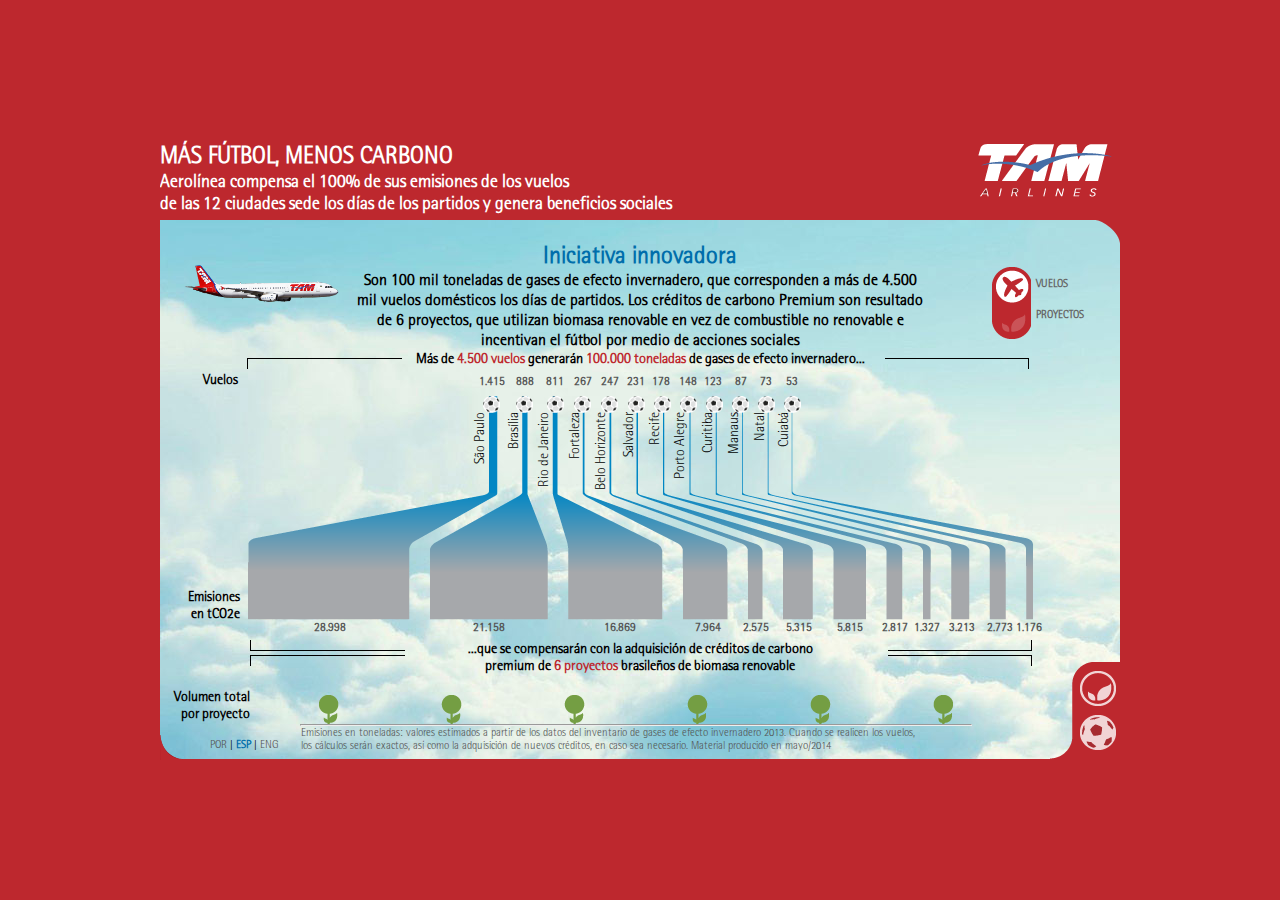
==== commit 8cf598f0: "tres idiomas" ====
--- a/index_esp.html
+++ b/index_esp.html
@@ -1,1727 +1,233 @@
 <html>
 <head>
 	<meta http-equiv="Content-Type" content="text/html; charset=UTF-8" />
-	<title>TAM - Nuevos vuelos en el Brasil de la Copa del Mundo</title>
-	<link rel="stylesheet" type="text/css" href="css/info_tam_copa.css"/>
-	<link rel="stylesheet" type="text/css" href="css/avioes.css"/>
+	<title>TAM - Emisiones de los vuelos serán compensadas con proyectos sustentables</title>
+	<link rel="stylesheet" type="text/css" href="css/info_tam_sustentabilidade.css"/>
+	<script>var lang="ESP";</script>
 </head>
 <body>
 	<div id="wrapperGeral" style="position: relative;">
 		<div id="cabezalho_geral">
 			<div>
-				<h1>¡BIENVENIDO, MUNDO!</h1>
-				<h4>Del 10 de junio al 15 de julio de 2014, <br>vamos a recibir al mundo del fútbol con un nuevo mapa de operaciones</h4>
+				<h1>MÁS FÚTBOL, MENOS CARBONO</h1>
+				<h4>Aerolínea compensa el 100% de sus emisiones de los vuelos <br>de las 12 ciudades sede los días de los partidos y genera beneficios sociales</h4>
 			</div>
 			<img src="images/Tam-airlines.png">
 		</div>
 
-		<nav id="btns_sliders">
-			<ul class="links-to-floor">
-				<li><img src="images/icon_brasil.gif"></li>
-				<li><img src="images/icon_graficoBarra.gif"></li>
-				<li><img src="images/icon_aviao.gif"></li>
-				<li><img src="images/icon_graficoRadar.gif"></li>
-			</ul>
-		</nav>
-
 		<img id="roundCorner_upRight" src="images/round_corner_up_right.png">
 		<img id="roundCorner_bottomLeft" src="images/round_corner_bottom_left.png">
 
 		<div style="position:relative;">
-
 			<div id="main">
-
-				<!-- MAPA -->
-				<div class="floor floor-1" id="slide_mapa">
-					<div class="titulos">
-						<h1>Nuevos vuelos en Brasil</h1>
-						<h4>Más despegues y aterrizajes en las ciudades sede en los días de mayor tráfico de pasajeros</h4>
-
-						<div id="mapaReferencia">
-							<img src="images/icon_bolaReferencia.png">
-							<h5>Aumento porcentual diario de vuelos domésticos</h5>
-						</div>
-					</div>
-					
-					<svg id="mapa" version="1.1" xmlns="http://www.w3.org/2000/svg" xmlns:xlink="http://www.w3.org/1999/xlink" x="0px" y="0px" width="600px"
-	 height="560px" viewBox="0 0 600 560" enable-background="new 0 0 600 560" xml:space="preserve">
-						<g>
-							<g>
-								<g>
-									<path fill="#FFFFFF" stroke="#DADADA" stroke-width="2" stroke-miterlimit="10" d="M476.623,270.764
-										c0.41,0,0.41-1.76,0.059-2.111c-0.249-0.248-0.412,0.587-0.645,0.762c-0.234,0.177-0.471,0.353-0.588,0.704
-										c-0.115,0.352-0.703,1.993-0.115,1.642C475.919,271.407,476.214,270.764,476.623,270.764 M474.98,336.074
-										c0.295,0.352,0.822,0.877,1.115,0.645c0.293-0.234,0.762-0.586,0.525-0.586c-0.232,0-0.469-0.527-0.469-0.527
-										C475.742,335.723,474.689,335.724,474.98,336.074 M473.867,335.02c0.586,0.234,0.998-0.058,0.998-0.586
-										c0-0.529-0.471-0.821-0.471-0.821c-0.35-0.059-0.295,0.293-0.646,0.41S473.281,334.784,473.867,335.02 M473.748,277.681
-										c-0.174-0.468-0.293-0.938-0.115-1.231c0.176-0.292-0.059-1.348-0.469-1.112c-0.37,0.212-0.703,0.645-0.588,0.995
-										c0.119,0.353,0,0.821,0.177,1.057c0.175,0.234-0.293,1.699,0.352,1.582C473.748,278.854,473.926,278.148,473.748,277.681
-										 M471.697,335.254c0,0.234,0.295,0.88,0.705,0.88s0.586,0.644,0.762,0.292c0.174-0.352,0.353-0.762,0.059-0.938
-										c-0.295-0.176-0.941-0.704-0.998-0.527C472.166,335.136,471.697,335.254,471.697,335.254 M425.839,400.383
-										c0.251,0.468,1.151,0.61,1.151,0.253c0-0.361,0.071-0.052-0.289,0.163C426.537,400.899,425.586,399.913,425.839,400.383
-										 M401.031,400.096c1.114,0.323,2.806,0.25,3.528,0.214c0.72-0.035,1.152-0.214,0.972-0.431c-0.181-0.216-0.972-1.011-1.439-0.973
-										c-0.469,0.035-2.342,0.252-2.342,0.252C401.391,399.518,399.912,399.77,401.031,400.096 M383.205,410.846
-										c0.4,0,1.279,0.559,1.679,0.078c0.401-0.479,0.96-0.479,0.799-0.88c-0.157-0.398-0.799-1.278-0.799-1.6s-1.118-0.398-1.358-0.08
-										c0,0,0.481,1.12,0.08,1.361C383.205,409.964,382.804,410.846,383.205,410.846 M353.167,424.386c0.479,0.88,0.639,1.121,1.438,0.4
-										c0.799-0.719,1.442-1.92,1.682-2c0.24-0.08,0.646-0.857,0.646-0.857s-0.885-1.063-1.125-0.581c0,0-0.403,1.118-0.8,1.279
-										C354.605,422.786,352.687,423.507,353.167,424.386 M345.41,429.483l0.72,0.642c0,0,0.882,0.157,0.96-0.401
-										c0.081-0.56-0.721-1.04-0.721-1.04L345.41,429.483z M342.684,457.911c-0.402,0.56,0.398,1.438,0.719,1.358
-										s0.719-0.238,0.561-0.479c-0.16-0.24,0.479-1.12,0.8-1.441c0.317-0.32,0-0.799-0.081-1.04c-0.08-0.24-1.279-0.479-1.279-0.479
-										S343.082,457.35,342.684,457.911 M343.574,441.01c0.319-0.56-0.239-2-0.239-2s-0.88,1.04-1.041,1.521
-										c-0.161,0.479,0.401,1.121,0.401,1.121S343.255,441.57,343.574,441.01 M326.068,63.718c0.59-0.396,1.776-0.891,1.776-0.891
-										s-0.79,0.1-1.187-0.296c-0.394-0.396-1.582-0.791-1.385,0C325.474,63.321,325.474,64.113,326.068,63.718 M328.736,65.397
-										c0.295-0.197-0.892-1.681-0.892-1.186c0,0.407-0.987,0-1.187,0.396c-0.197,0.395-1.185,0.89-0.789,1.384
-										c0.396,0.494,0.789,1.681,1.582,1.582c0.789-0.099,0.891-0.594,0.891-1.088C328.342,65.992,328.438,65.596,328.736,65.397
-										 M329.923,67.871c0.493,0,1.384-0.594,1.384-0.594l-0.691-0.593c-0.494,0-1.287,0.297-1.287,0.297S329.429,67.871,329.923,67.871
-										 M329.031,86.443c0.15,0.402-0.352,1.006,0.403,0.805c0.754-0.201,1.408-1.207,1.71-1.409c0.303-0.201,0.807-0.554,1.057-0.956
-										c0.252-0.402,0.353-0.201,0.504-0.654c0.15-0.453-2.014-1.006-2.113-0.755c-0.213,0.533-0.807,0.755-0.704,0.956
-										c0.101,0.202-0.051,0.403-0.353,0.554C329.232,85.136,328.88,86.042,329.031,86.443 M332.001,86.846
-										c-0.302,0.151-1.158,0.453-1.158,0.453c-0.302,0.302-0.554,1.107,0.252,1.107c0.804,0,1.007-0.352,1.257-0.603
-										C332.604,87.551,332.303,86.694,332.001,86.846 M329.031,82.67c0.604,0.15,1.107-0.202,1.762-0.504
-										c0.654-0.302,1.509-0.151,1.761-0.453c0.251-0.302-0.101-1.006,0.353-1.207c0.453-0.201,1.308-0.604,1.308-1.258
-										s-0.854-0.754-1.157-0.503c-0.302,0.251-1.309,0.202-1.408,0.755c-0.101,0.553,0,1.006-0.303,1.106
-										c-0.302,0.101-1.309,0.453-1.309,0.453S328.428,82.52,329.031,82.67 M335.824,89.261c-0.604-0.653-1.258-1.156-1.61-1.005
-										c-0.353,0.15-1.31,0.402-1.207,0.553c0.101,0.151-0.353,0.352-0.806,0.352s-1.207,0.352-1.408,0.201
-										c-0.201-0.151-1.409,0-1.207,0.352c0.27,0.473-0.906,0.201-1.057,0.151c-0.151-0.05-0.352,0.454-0.403,0.655
-										c-0.05,0.201-0.402,0.452-0.251,0.704c0.15,0.252,0.05,1.158,0.503,1.107c0.452-0.051,0.854-0.302,1.157-0.302
-										c0.302,0,1.811-0.151,1.861,0.151c0.051,0.302,0.303,1.408,0.906,1.006s1.458-0.704,1.911-0.956s1.157-0.604,1.459-1.207
-										C335.975,90.418,336.428,89.915,335.824,89.261 M327.371,86.091c-0.327,0.273-0.855,0.906-1.157,1.107
-										c-0.302,0.201-0.904,0.905-0.956,1.459c-0.051,0.553-0.807,1.509,0.201,1.459c1.006-0.05,1.459,0.05,1.761-0.755
-										c0.302-0.805,0.554-1.106,0.806-1.509S327.975,85.587,327.371,86.091 M327.975,84.883c0.303-0.553-0.553-1.459-0.553-1.459
-										s-0.301-0.201-0.354,0.503c-0.049,0.705-0.604,1.158-0.401,1.359C326.869,85.487,327.673,85.437,327.975,84.883 M325.156,90.821
-										c-0.301,0.151-0.653,0.754-0.352,1.106c0.303,0.352,0.604,1.107,1.207,0.906s1.008,0.051,1.057-0.654
-										c0.051-0.704-0.553-1.157-0.804-1.056C326.012,91.224,325.156,90.821,325.156,90.821 M337.988,88.355
-										c0.201-0.453-1.359-0.604-1.359-0.604s-0.956-0.252-0.452,0.302c0.503,0.554,0.201,0.856,0.704,0.805
-										C337.384,88.809,337.785,88.809,337.988,88.355 M341.861,92.279c-0.1-0.352-1.006-0.352-1.156-0.603
-										c-0.151-0.252-0.856-0.503-1.057-0.805c-0.201-0.302-1.561-0.151-1.561,0.101c0,0.251-0.553,0.352-0.553,0.352
-										c-0.354,0.05-1.157-0.151-1.258,0.151c-0.101,0.301-0.052,0.855-0.252,1.006c-0.201,0.151-0.604,0.604-0.604,0.755
-										c0,0.151-0.957,0.855-0.303,0.956c0.654,0.1,2.266,0.704,2.817,0.251c0.554-0.453,1.007-0.352,1.46-0.453
-										c0.453-0.1,0.855-0.201,1.157-0.452C340.855,93.287,341.963,92.631,341.861,92.279 M356.801,103.929
-										c0-0.544-1.543-0.362-1.543-0.362c-0.455,0.09-1.451,2.541-0.182,2.178C356.348,105.381,356.801,104.473,356.801,103.929
-										 M360.16,101.75c0.455-0.544,0.636-1.27,0.455-1.997c-0.183-0.726-0.819-0.454-1.09-0.272c-0.377,0.252-0.908,0.998-0.728,1.634
-										C358.979,101.75,359.707,102.294,360.16,101.75 M382.039,106.199c0.82-0.181,1.908-0.272,1.908-0.272s-0.092-1.453-0.636-1.271
-										c-0.438,0.146-1.725,0-1.725,0.454S381.224,106.38,382.039,106.199 M437.693,130.246c0.035-0.386-0.076-0.888-0.504-0.888
-										c-0.424,0-1.121-0.232-1.121-0.232c-0.461-0.154-0.964-0.347-1.004,0.039c-0.039,0.386-0.271,1.197,0.579,1.197
-										C436.494,130.361,437.654,130.631,437.693,130.246 M321.182,107.776c0.201,0.055,0.611,0.258,0.102,0.428
-										c-0.041,0.014-0.062,0.04-0.078,0.05c0,0-0.016,0.01-0.033-0.11s-0.082-0.314-0.137-0.368
-										C321.035,107.776,320.98,107.722,321.182,107.776 M321.265,109.926c0.026,0.097,0.071,0.288,0.078,0.377
-										c0,0,0.007,0.088-0.033,0.06c-0.039-0.027-0.063-0.244-0.065-0.389C321.244,109.974,321.24,109.83,321.265,109.926
-										 M531.979,192.95c-2.042-3.065-4.031-16.323-4.1-20.976c-0.152-10.407-12.859-7.521-18.778-9.297
-										c-12.496-3.757-23.514-24.091-36.099-25.138c-6.979-0.581-12.918-7.305-21.652-5.55c-2.984,0.603-1.901,1.08-4.609,1.08
-										c-1.65,0-4.546-3.255-6.476-2.367c-6.611,3.066-9.161-3.986-13.411-3.986c-2.971,0-17.408,0.494-17.412,2.049
-										c0.007-1.618,3.976-1.258,2.057-3.176c-0.527-0.528-4.033,3.364-4.668,3.82c-0.015,0.01,1.412-9.73,1.373-9.836
-										c-0.953,0.686-1.907,1.372-2.861,2.058c0.514-1.88,0.895-3.787,1.145-5.719c-1.006-0.335-2.035-0.564-3.088-0.686
-										c0.076-0.905,0.494-1.553,1.256-1.944c-1.126-7.644-11.187,4.393-8.261,4.393c0.011,0-4.986-10.077-5.308-9.348
-										c-1.569,3.531-1.955-2.843-3.268-1.769c-0.308,0.251,0.559,3.271,0.137,3.131c-0.613-0.205-2.103-3.403-2.043-3.403
-										c-1.585,0,0.349,2.46,0.228,2.541c-0.445,0.297-19.427-8.444-19.417-8.305c-0.042-0.568,2.14,4.374-0.271,2.859
-										c-0.333-0.208-3.866-4.166-3.947-4.084c-0.099,0.099-15.022,17.429-6.805,16.244c-3.058,0.432-4.96,2.594-8.982,3.245
-										c0.806-0.489,6.357-4.736,4.992-5.83c-2.864-2.286-5.124,4.512-7.125,5.4c0.191-0.085,2.478-4.54,1.861-4.584
-										c-4.912-0.348-12.512,23.346-10.403,24.565c-4.122-2.385,3.917-23.112,5.504-23.112c-2.45,0-5.633,3.619-6.853,3.176
-										c-5.015-1.822-3.425-0.906-7.166,1.588c0.079-0.053-5.946-5.134-6.215-3.676c-0.313,1.727-2.925,5.331-3.719,0.817
-										c0.149,0.797,8.205-5.257,5.002-5.786c2.389,0.383,3.672,3.856,5.059,3.798c3.037,0.317,6.947-0.775,8.989,0.59
-										c-0.674-0.448,6.052-4.75,5.935-4.607c2.602-3.169,5.739,4.864,4.233-2.655c-0.18-0.909,12.515-12.256,4.267-12.256
-										c-4.036-3.167-19.402-2.219-24.965-1.895c-2.458,0.146-3.479,8.492-3.925,10.491c-1.057,4.737-4.813,1.558-7.759,4.306
-										c-3.312,3.085-15.932,6.605-19.457,3.955c8.689,6.522,35.996-38.918,38.466-36.457c-1.183-0.398-2.342-0.345-3.477,0.159
-										c8.174-8.173-8.584-11.382-7.527-12.44c2.632-2.625-7.697-20.728-4.272-22.614c-0.384,0.208-5.759-5.634-5.838-6.922
-										c0.063,0.97,1.108,6.015,0.957,5.933c-0.16-1.088-0.639-2.003-1.437-2.743c-4.103,2.28-17.303,30.585-22.864,24.332
-										c-1.326-1.492-37.369-7.614-37.66-4.378c-0.972,10.722,2.639,4.083-5.812,6.566c-6.505,1.916-8.96-1.636-14.567,2.566
-										c-0.412,0.31-17.78,5.837-16.377,6.717c-8.262-5.156-18.154-18.569-13.207-28.896c3.585-7.486,6.459-3.067,3.801-13.009
-										c0.064,0.242-12.584-11.867-7.273-13.189c-7.843,1.957-5.943,9.369-14.434,10.548c-2.762,0.383-13.275,4.438-16.209,5.83
-										c-3.735,1.773-2.679,4.353-4.075,5.284c-3.374,2.255-4.501-2.655-7.094-2.793c-5.497-0.288-6.061-2.256-10.245-5.019
-										c-1.722-1.137-9.439,0.354-6.963,2.831c4.202,4.198,6.09-1.679,6.642,7.622c0.187,3.2-2.433,4.273-1.774,7.708
-										c0.367,1.914,1.577,10.528,5.623,8.368c9.54-5.086,4.91,5.155-0.906,3.698c-4.42-1.104-1.791,1.58-2.566,4.529
-										c-2.172,8.262-3.32,0.764-4.981,1.056c-2.521,0.446-15.088,12.669-15.472,12.076c-4.373-6.76,0.419-1.887-5.812-1.887
-										c-4.919,0-7.06-3.147-11.688-4.604c-3.211-1.01-2.264-14.459-8.009-12.302c-0.964,0.361-2.941,5.192-4.679,3.849
-										c-0.353-0.272-3.751-5.107-4.453-4.151c-1.58,2.152,1.792,4.771-1.624,4.772c-5.125,0.002-14.333-2.175-18.706-0.132
-										c-8.556,3.998,2.352,8.437,3.668,9.068c0.089,0.042,8.066,5.851,3.981,5.688c-23.984-0.949-1.533,12.163-3.231,24.181
-										c-1.608,11.385-3.88,22.704-5.865,34.025c-3.117,17.778-9.112,0.172-19.007,10.063c-1.118,1.118-9.956,4.33-11.968,5.133
-										c-4.221,1.686-6.29,5.47-8.986,8.505c-5.04,5.664-1.713,15.587-8.986,19.227c-3.262,1.634-5.299,4.725-3.793,8.019
-										c1.593,3.483-2.68,1.996-2.68,4.445c0,3.171,2.844,1.89,3.538,4.036c0.693,2.143,14.903,24.717,9.022,23.409
-										c-2.539-0.565,10.128-0.578,7.44,0.193c7.078-2.025,4.423,6.169,8.575,7.476c8.166,2.57,10.344-8.133,17.187-7.053
-										c7.667,1.209-7.339,23.164,8.925,17.743c4.98-1.66,12.339-0.9,17.387-0.321c7.58,0.869,3.631-0.959,8.268-2.504
-										c3.511-1.17,0.582-5.046,6.172-4.602c1.615,0.128,8.462-4.775,10.236-6.057c3.739-2.703,14.799-8.85,19.005-6.324
-										c1.496,0.898,2.708,15.373,2.416,17.344c-1.225,8.271,4.521,8.396,6.281,13.673c1.989,5.966,9.38,6.44,14.843,5.253
-										c5.928-1.288,11.583,9.625,17.525,9.625c6.127,0,6.503,6.219,13.986,4.356c9.172-2.282,10.783,6.304,12.297,12.457
-										c1.437,5.845,0.476,10.49,0.896,17.009c0.624,9.694,14.2,6.665,22.584,6.665c-3.729,0,11.104,18.729,11.235,19.479
-										c1.164,6.637,1.714,8.089-1.069,14.773c-0.492,1.183-3.628,16.968,0.224,13.664c-4.247,3.638-1.039,22.416-0.755,29.283
-										c0,0.1,15.968,0.736,16.718,0.058c1.636-1.483,7.707,1.379,9.68,2.037c4.684,1.563,2.196,12.797,4.547,16.321
-										c4.373,6.553,13.757-0.313,15.246,10.113c1.196,8.354-9.303,14.284,1.357,15.906c4.9,0.745,5.529,14.407,4.963,18.132
-										c-0.652,4.284-11.986,10.588-15.83,11.548c-10.959,2.739-13.719,21.188-22.944,25.813c-1.445,0.72-6.964,5.206-5.797,6.875
-										c2.354,3.37,4.341-0.178,6.659-1.162c3.71-1.576,5.053,3.347,7.814,4.623c2.137,0.986,2.446,7.41,4.002,7.136
-										c7.526-1.324,4.98,2.103,11.569,3.894c7.858,2.146,15.489,10.782,17.954,18.17c1.379,4.136-3.641,18.789,6.291,8.624
-										c2.772-2.837,5.199-18.215,6.359-18.681c-1.654,0.66,8.862-14.796,8.977-15.142c1.53-4.563,3.549-7.737,0.865-12.113
-										c0.761,1.236,9.625,10.508,9.625,4.434c0,3.547-15.004,23.793-17.086,23.793c8.026,0,13.605-13.563,17.627-17.954
-										c3.553-3.876,4.421-10.435,7.791-14.792c3.816-4.936,9.474-10.269,14.055-13.867c4.856-3.816,1.514-21.19,1.514-26.605
-										c0-5.727,2.896-7.256,0.975-11.521c-0.867-1.924,7.343-2.758,5.894-0.922c3.294-4.2,6.406-6.386,10.313-9.644
-										c2.729-2.275,11.538-6.086,12.938-7.836c1.538-1.921,21.652-5.377,22.255-8.097c0.499-2.236-1.688-1.238-2.259-2.435
-										c-2.718-5.692,7.245,1.273,5.735,0.266c2.09,1.396,1.958-5.001,5.948-3.271c2.814,1.224,7.889,3.993,7.668-1.438
-										c-0.102-2.505,10.911,6.916,15.747,1.189c2.497-2.944-2.091-1.923,2.58-5.844c0.36-0.302,15.249-5.58,9.874-8.938
-										c-2.443-1.523,8.741-15.403,11.17-17.686c4.758-4.478,7.391-9.86,7.391-15.943c0-5.376,9.122-15.012,8.717-17.437
-										c-1.621-9.772,3.897-18.874,4.652-28.567c0.367-4.942-3.636-16.725,1.826-20.8c-0.437,0.642-1.004,0.891-1.703,0.748
-										c-1.108-5.614,2.567-8.405,3.157-13.495c0.574-4.96,5.292-3.914,4.11,0.323c0.678-2.427,22.556-14.025,16.564-21.379
-										c0.707,0.873,18.41-16.096,22.026-20.39C520.688,223.987,537.612,201.387,531.979,192.95 M343.824,113.413
-										c0.15-0.252,0.401-0.554,0.353-0.856c-0.051-0.302-0.854-0.704-0.854-0.704s-0.707,0.604-0.453,0.956
-										C343.119,113.161,343.673,113.665,343.824,113.413 M339.548,114.418c0.653-0.151,1.358-0.151,1.257-0.704
-										c-0.1-0.554-1.006-0.806-1.408-0.403C339.396,113.312,338.894,114.569,339.548,114.418 M328.779,116.684
-										c0.051-0.403-1.66-0.806-1.66-0.806c-0.301-0.05-1.006,0.503-0.25,0.906C327.623,117.187,328.729,117.085,328.779,116.684
-										 M324.906,115.828c-0.303,0.05,0.049,1.861,0.703,1.66c0.655-0.201,0.402-1.006,0.252-1.308
-										C325.71,115.877,324.906,115.828,324.906,115.828 M324.805,114.821c0.905,0,0.905-0.705,0.604-1.157
-										c-0.301-0.453-1.106-0.856-1.106-0.856S323.898,114.821,324.805,114.821 M323.748,114.62c-0.1-0.301-0.303-0.905-0.453-0.754
-										c0,0-0.551,0.754-0.303,1.006c0.254,0.252,0.354,1.006,0.556,0.654C323.748,115.173,323.85,114.921,323.748,114.62
-										 M323.748,112.205c-0.1-0.151-0.402-0.05-0.402-0.05s-0.302,0.653,0.051,0.704C323.748,112.91,323.85,112.355,323.748,112.205
-										 M323.445,93.487c-0.199-0.302-1.709-0.251-1.709-0.251c-0.302,0-1.106-0.101-1.31,0.352c-0.2,0.453-0.854,1.057-0.351,1.006
-										c0.502-0.05,1.961-0.252,2.666-0.352C323.445,94.142,323.648,93.79,323.445,93.487 M322.39,92.582
-										c0.353-0.302,0.503-0.754,0.353-1.207c-0.151-0.453-1.258-0.654-1.258-0.654c-0.402,0.201-1.711,1.409-0.955,1.61
-										C321.283,92.532,322.037,92.883,322.39,92.582 M317.609,99.224c0.051,0.604-0.302,1.258,0.354,1.056
-										c0.652-0.201,1.105-0.201,1.357-0.603c0.252-0.402,0.201-1.308-0.453-1.157C317.828,98.76,317.559,98.62,317.609,99.224
-										 M318.012,97.462c0.504,0.151,1.057,0.503,1.309-0.05c0.252-0.554,0.504-0.554,0.504-0.805c0-0.252-0.252-0.554-0.252-0.554
-										c-0.554-0.151-0.754,0.201-1.207,0.453S317.51,97.312,318.012,97.462 M320.176,100.38c-0.509,0.341-1.006,0.554-1.409,0.554
-										c-0.401,0-1.057-0.655-1.257,0.352c-0.202,1.006-1.107,2.315-0.15,2.063c0.954-0.252,1.459-0.352,1.86-0.906
-										c0.403-0.553,0.755-1.207,1.158-1.308C320.779,101.035,320.326,100.279,320.176,100.38 M311.521,108.583
-										c0.654-0.956,0.452-1.559,1.358-1.912c0.905-0.353,1.409-1.057,1.812-1.66c0.403-0.604,0.705-0.604,0.957-1.309
-										c0.25-0.704,0.301-0.554,0.452-1.207c0.151-0.654,0.251-1.862-0.151-2.164c-0.401-0.302-1.912-0.352-1.912-0.352l-0.101-0.051
-										c-0.401,0-1.559,0.453-1.559,0.805c0,0.353-0.556,0.855-0.706,1.057s-0.754,0.554-0.805,1.107
-										c-0.049,0.553-0.049,2.566-0.049,2.566s-0.404,0.604-0.756,1.006c-0.353,0.403-0.654,0.454-1.057,1.259
-										c-0.402,0.804-1.107,0-1.207,0.804c-0.102,0.805-1.51,3.019-0.354,2.717c1.158-0.301,1.812-0.704,2.215-1.257
-										C310.063,109.438,310.867,109.538,311.521,108.583 M312.125,109.035c-0.252,0.151-1.812,1.007-1.258,0.856
-										s1.861-0.554,1.963-0.705c0.101-0.151-0.051-0.503-0.051-0.503S312.377,108.883,312.125,109.035 M313.736,107.677
-										c-0.051,0.654,0.102,1.107,0.905,0.403c0.804-0.705,1.257-0.755,1.459-1.107c0.201-0.353-0.251-1.912-0.251-1.912
-										c-0.15,0.402-0.755,1.006-0.755,1.157C315.095,106.369,313.785,107.021,313.736,107.677 M314.591,97.413
-										c-0.201,0.352-0.806,1.358-0.353,1.509c0.453,0.151,1.057,0.705,1.461,0.051c0.401-0.655,1.309-1.611,1.559-2.214
-										c0.252-0.604,0.352-2.466-0.403-1.963c-0.599,0.399-0.854,0.604-1.005,1.057S314.792,97.06,314.591,97.413 M317.559,104.506
-										c-0.049,0.252-1.005,1.459-0.301,1.66c0.705,0.202,1.357,0,1.357-0.603c0-0.604-0.15-1.56-0.15-1.56
-										C318.313,104.003,317.609,104.254,317.559,104.506 M322.139,96.306c0.402-0.352,0.955-0.806,0.905-1.007
-										c-0.052-0.201-1.812-0.151-1.812-0.151c-0.654,0.101-0.451,0.756-0.201,0.806C321.283,96.003,321.734,96.658,322.139,96.306
-										 M322.289,99.979c0-0.151-0.654-0.051-0.704,0.1c-0.115,0.345-0.253,0.956,0.252,0.956c0.503,0,0.905-0.05,0.956-0.302
-										C322.843,100.481,322.289,100.129,322.289,99.979 M322.843,102.394c0.101-0.251-0.201-0.755-0.353-0.503
-										c-0.129,0.215-0.905-0.05-0.905,0.252c0,0.301-0.503,1.156,0.252,1.005C322.591,102.998,322.744,102.645,322.843,102.394
-										 M321.686,98.418c0.051-0.352,0.303-0.906,0.051-1.157c-0.252-0.252-0.654,0.151-0.654,0.151
-										c-0.402,0.201-1.409,0.603-1.006,1.056c0.401,0.453,0.199,1.51,0.604,1.107C321.082,99.173,321.635,98.771,321.686,98.418
-										 M319.925,103.45c0.604-0.05,0.755,0.403,0.905,0c0.152-0.402,0.152-0.905,0.152-1.207c0-0.302-0.404-0.754-0.453-0.402
-										c0,0-0.455,0.352-0.504,0.603C319.975,102.695,319.32,103.5,319.925,103.45 M320.427,104.407
-										c-0.267,0.207-0.554,0.754-0.452,1.006c0.102,0.251,0,0.956,0.555,0.704c0.553-0.251,0.652-0.402,0.652-0.654
-										C321.182,105.211,320.88,104.055,320.427,104.407 M323.195,89.563c0.301,0.554,0.1,1.208,0.453,1.007
-										c0.353-0.201,0.653-0.554,0.653-1.007c0-0.452-0.653-0.805-0.653-0.805S322.893,89.01,323.195,89.563 M304.025,112.607
-										c1.057-0.503,1.307-1.359,1.307-1.359s-1.105-0.1-1.459,0c-0.353,0.101-1.912-0.05-1.408,0.403
-										C302.968,112.104,302.968,113.11,304.025,112.607"/>
-									<path fill="#DADADA" d="M328.825,478.929c-0.018-0.016-1.777-1.553-2.421-1.769c-0.655-0.219-0.739-1.6-0.739-2.778
-										c0-0.285,0.115-1.068,0.25-1.976c0.187-1.261,0.42-2.831,0.42-3.61c0-1.239-1.905-1.908-3.697-1.908
-										c-1.016,0-1.954-0.353-2.783-0.663c-0.649-0.244-1.21-0.455-1.684-0.455c-1.162,0-3.454-2.736-3.454-4.124
-										c0-1.056-3.68-4.007-5.097-5.055l0,0c-0.008,0-2.651-1.099-3.513-1.099c-1.035,0-2.594-0.801-3.441-2.285
-										c-0.602-1.054-1.842-1.265-2.936-1.45c-0.471-0.08-0.914-0.155-1.259-0.293c-1.217-0.486-6.038-1.765-7.756-1.337
-										c-1.083,0.271-1.696-0.017-2.189-0.247c-0.337-0.157-0.604-0.284-0.94-0.2c-0.484,0.122-1.191-0.062-1.873-0.24
-										c-0.576-0.151-1.173-0.307-1.468-0.208c-0.683,0.227-3.497,0.014-3.616,0.005l0.016-0.203c0.028,0.001,2.895,0.218,3.536,0.005
-										c0.353-0.115,0.95,0.039,1.584,0.204c0.657,0.172,1.335,0.352,1.772,0.24c0.404-0.1,0.73,0.05,1.076,0.213
-										c0.488,0.228,1.041,0.485,2.053,0.234c1.885-0.475,6.87,0.941,7.881,1.345c0.325,0.13,0.758,0.203,1.217,0.281
-										c1.083,0.184,2.43,0.412,3.078,1.55c0.91,1.591,2.485,2.184,3.266,2.184c0.902,0,3.502,1.08,3.612,1.126
-										c0.233,0.168,5.2,3.855,5.2,5.23c0,1.282,2.188,3.921,3.251,3.921c0.511,0,1.088,0.216,1.756,0.467
-										c0.812,0.306,1.732,0.651,2.711,0.651c1.938,0,3.9,0.725,3.9,2.111c0,0.795-0.233,2.373-0.421,3.641
-										c-0.134,0.899-0.249,1.676-0.249,1.945c0,0.59,0,2.385,0.601,2.585c0.683,0.229,2.418,1.743,2.491,1.808L328.825,478.929z
-										 M310.845,443.092c-0.546,0-1.261-0.243-1.962-0.481c-0.698-0.237-1.424-0.484-1.874-0.444c-1.084,0.097-2.685-0.287-3.974-0.591
-										c-0.175-0.042-0.344-0.082-0.504-0.118c-1.332-0.31-2.857-1.425-4.184-2.446c-1.039-0.798-3.468-0.683-4.918-0.616
-										c-0.351,0.017-0.653,0.03-0.883,0.03c-1.148,0-2.22-0.077-3.693-1.024c-0.91-0.586-1.58-0.116-2.506,0.536
-										c-0.417,0.294-0.89,0.627-1.438,0.886c-1.743,0.821-2.876,0.222-2.923,0.197l0.098-0.18c0.012,0.006,1.092,0.571,2.738-0.202
-										c0.533-0.251,0.998-0.579,1.408-0.868c0.916-0.646,1.707-1.202,2.733-0.541c1.43,0.92,2.427,0.993,3.583,0.993
-										c0.225,0,0.525-0.015,0.873-0.03c1.575-0.074,3.955-0.186,5.052,0.657c1.31,1.009,2.813,2.109,4.106,2.409
-										c0.16,0.037,0.328,0.077,0.504,0.118c1.275,0.301,2.865,0.672,3.909,0.587c0.501-0.038,1.207,0.199,1.957,0.454
-										c1.073,0.364,2.188,0.746,2.512,0.202c0.376-0.626,0.263-1.29,0.132-2.06c-0.072-0.422-0.146-0.857-0.146-1.325
-										c0-1.517,0.138-2.526,0.81-2.526c0.188,0,0.36-0.079,0.542-0.163c0.358-0.165,0.764-0.351,1.34,0.081
-										c0.755,0.567,2.851,0.784,3.738,0.393c0.525-0.233,1.723-0.425,2.779-0.595c0.706-0.112,1.436-0.229,1.549-0.306
-										c0.347-0.231,2.698-0.828,4.234-0.316c0.635,0.212,1.325,0.168,1.931,0.127c0.855-0.057,1.588-0.103,1.965,0.523
-										c0.45,0.75,1.223,1.413,1.795,1.542c0.198,0.044,0.362,0.024,0.486-0.058c0.147-0.099,0.226-0.378,0.316-0.701
-										c0.227-0.813,0.568-2.042,2.587-1.741c2.762,0.412,3.924,0.391,4.786-0.087c0.911-0.51,2.393-0.809,2.455-0.82l0.039,0.199
-										c-0.015,0.004-1.512,0.305-2.395,0.799c-0.906,0.504-2.1,0.53-4.915,0.11c-1.845-0.272-2.128,0.763-2.361,1.595
-										c-0.102,0.362-0.189,0.676-0.399,0.816c-0.175,0.115-0.394,0.145-0.645,0.087c-0.631-0.143-1.44-0.83-1.926-1.636
-										c-0.311-0.521-0.957-0.479-1.775-0.425c-0.627,0.038-1.337,0.086-2.009-0.138c-1.513-0.504-3.808,0.127-4.057,0.293
-										c-0.143,0.096-0.685,0.186-1.63,0.338c-0.992,0.158-2.228,0.356-2.729,0.579c-0.953,0.425-3.129,0.195-3.943-0.415
-										c-0.48-0.362-0.782-0.222-1.132-0.06c-0.193,0.089-0.395,0.181-0.627,0.181c-0.537,0-0.606,1.242-0.606,2.323
-										c0,0.451,0.073,0.878,0.144,1.291c0.132,0.775,0.257,1.508-0.157,2.199C311.475,442.991,311.194,443.092,310.845,443.092z
-										 M351.635,425.036c-0.583-0.128-2.147-0.46-2.389-0.46c-0.271,0-0.311-0.383-0.361-0.868c-0.028-0.274-0.06-0.585-0.138-0.819
-										c-0.143-0.427-1.834-0.374-2.743-0.347c-0.23,0.007-0.437,0.013-0.598,0.013c-0.221,0-0.371-0.055-0.46-0.169
-										c-0.146-0.188-0.075-0.471,0.002-0.769c0.061-0.237,0.123-0.483,0.059-0.643c-0.145-0.361,0.029-1.177,0.169-1.832
-										c0.066-0.311,0.129-0.604,0.129-0.732c0-0.129-0.367-0.204-0.663-0.265c-0.376-0.078-0.766-0.158-0.936-0.381
-										c-0.237-0.319-1.238-0.193-1.799,0.033c-0.373,0.152-0.781-0.534-1.171-1.199c-0.169-0.29-0.4-0.686-0.489-0.715
-										c-0.001,0-0.001,0-0.002,0c-0.148,0-0.274-0.139-0.435-0.313c-0.246-0.27-0.583-0.638-1.186-0.698
-										c-0.311-0.03-0.572-0.183-0.779-0.453c-0.419-0.547-0.499-1.435-0.423-1.89c0.084-0.502-1.773-1.765-2.271-2.016
-										c-0.402-0.203-1.287-1.663-1.161-2.043c0.019-0.055,0-0.199-0.114-0.428c-0.192-0.387-0.575-0.839-0.935-0.958
-										c-0.748-0.25-0.635-2.171-0.266-3.461c0.087-0.307,0.17-0.57,0.243-0.804c0.258-0.824,0.388-1.237,0.164-1.758
-										c-0.282-0.662-1.856-2.988-2.001-3.2c-0.951-0.672-1.032-1.273-1.117-1.91l-0.023-0.171c-0.058-0.401-0.521-0.932-1.035-1.183
-										c-0.326-0.158-0.621-0.179-0.834-0.057c-0.367,0.208-1.362,0.059-2.517-0.115c-1.193-0.18-2.547-0.385-3.267-0.181
-										c-0.889,0.257-1.197-0.098-1.471-0.41c-0.187-0.211-0.347-0.395-0.681-0.395c-0.441,0-0.963-0.222-1.515-0.458
-										c-0.636-0.271-1.292-0.552-1.922-0.552c-1.172,0-3.114-0.568-4.812-1.838c-1.183-0.889-2.114-0.494-2.934-0.145
-										c-0.255,0.108-0.496,0.211-0.723,0.261c-0.666,0.148-1.598,0.085-2.278,0.037c-0.271-0.019-0.506-0.035-0.674-0.035
-										c-0.31,0-0.482-0.232-0.682-0.503c-0.262-0.353-0.588-0.792-1.367-1.016c-1.063-0.301-1.891,0.414-2.496,0.937
-										c-0.17,0.147-0.318,0.275-0.452,0.365c-0.478,0.317-1.448,0.028-2.476-0.277c-0.381-0.113-0.775-0.23-1.142-0.314
-										c-0.976-0.229-1.679,0.012-2.297,0.222c-0.201,0.068-0.392,0.132-0.585,0.181c-0.608,0.154-1.192-0.259-1.662-0.59
-										c-0.195-0.137-0.379-0.267-0.524-0.324c-0.423-0.169-1.515-0.312-2.002,0.371c-0.534,0.747-2.531,1.464-3.499,1.654
-										c-0.936,0.188-2.048,0.557-2.348,1.747c-0.158,0.634-0.521,1.197-0.905,1.793c-0.354,0.55-0.72,1.117-0.913,1.748
-										c-0.146,0.477-0.227,0.928-0.303,1.364c-0.135,0.761-0.262,1.479-0.721,2.199c-0.26,0.41-0.506,0.71-0.723,0.975
-										c-0.38,0.464-0.654,0.798-0.777,1.417c-0.104,0.516-0.482,0.956-0.849,1.382c-0.38,0.441-0.772,0.899-0.872,1.445
-										c-0.205,1.139-2.276,2.632-2.364,2.695l-0.119-0.166c0.021-0.015,2.092-1.508,2.282-2.566c0.109-0.6,0.521-1.079,0.919-1.542
-										c0.364-0.424,0.709-0.825,0.802-1.288c0.135-0.669,0.438-1.038,0.82-1.506c0.213-0.261,0.455-0.556,0.709-0.955
-										c0.438-0.686,0.561-1.385,0.691-2.125c0.078-0.443,0.158-0.9,0.309-1.39c0.201-0.657,0.575-1.237,0.938-1.798
-										c0.374-0.581,0.729-1.131,0.878-1.732c0.332-1.315,1.589-1.713,2.506-1.896c1.067-0.211,2.912-0.929,3.373-1.574
-										c0.206-0.288,0.497-0.451,0.806-0.531l-0.076-0.099c1.158-0.911,2.789-2.335,2.789-2.649c0-0.584,2.208-2.844,2.974-3.418
-										c0.208-0.155,0.475-0.337,0.757-0.53c0.801-0.545,1.795-1.223,1.936-1.644c0.203-0.617,1.23-2.46,1.85-2.976
-										c0.6-0.502,1.696-2.614,1.787-2.98c0.078-0.312,0.166-2.04,0.201-2.911c-0.063-1.04,0.926-1.821,1.975-2.647
-										c0.748-0.591,1.522-1.201,1.979-1.95c0.579-0.946,1.147-1.77,1.649-2.495c0.449-0.649,0.838-1.211,1.078-1.645
-										c0.357-0.643,1.056-1.38,1.617-1.972c0.249-0.263,0.465-0.49,0.617-0.673c0.368-0.443,1.857-1.065,2.843-1.477
-										c0.394-0.165,0.734-0.307,0.817-0.362c0.159-0.105,0.359-0.691,0.57-1.311c0.146-0.425,0.31-0.906,0.504-1.373
-										c0.379-0.915,0.993-0.873,1.441-0.837c0.178,0.013,0.33,0.022,0.428-0.024c0.308-0.155,0.876-1.046,1.069-1.376l0.025-0.044
-										l0.051-0.006c0.017-0.002,1.638-0.202,1.728-1.02c0.021-0.188,0.085-0.318,0.197-0.399c0.201-0.146,0.494-0.084,0.804-0.019
-										c0.326,0.066,0.662,0.137,0.85-0.048c0.209-0.21,0.478-0.296,0.777-0.246c0.4,0.065,0.803,0.378,1.002,0.776
-										c0.266,0.533,2.302,0.754,2.692,0.563c0.266-0.134,0.847-0.013,1.46,0.117c0.406,0.086,0.827,0.175,1.112,0.175
-										c0.738,0,2.058,0.104,3.153,0.304c1.076,0.2,3.372-0.297,3.396-0.302l0.137-0.029l-0.014,0.139
-										c-0.095,0.994-0.255,3.669,0.133,4.096c0.031,0.034,0.054,0.038,0.068,0.038c0.237,0,0.497-0.338,0.772-0.694
-										c0.43-0.557,0.968-1.246,1.698-0.914c0.727,0.331,0.958,1.468,1.127,2.298c0.068,0.333,0.161,0.79,0.246,0.827
-										c0.397,0,2.155-0.306,2.432-0.949c0.221-0.521,0.991-0.728,1.884-0.969c0.431-0.116,0.876-0.236,1.304-0.4
-										c1.018-0.389,1.41-0.195,1.826,0.007c0.142,0.069,0.288,0.141,0.466,0.19c0.679,0.196,1.788-0.007,2.676-0.202
-										c0.934-0.206,2.323,0.286,2.383,0.308c0.103,0.059,0.157,0.041,0.191,0.024c0.269-0.128,0.49-0.898,0.584-1.561
-										c0.029-0.208,0.171-0.366,0.408-0.458c0.604-0.232,1.841,0.007,2.789,0.799c0.894,0.742,1.257,0.632,1.551,0.541
-										c0.101-0.031,0.196-0.06,0.304-0.06c0.782,0,1.523,0.421,2.203,1.251c0.918,1.12,1.053,4.684,0.824,5.256
-										c-0.202,0.5-0.493,2.91-0.3,3.782c0.068,0.307,0.238,0.623,0.418,0.957c0.343,0.639,0.731,1.362,0.595,2.313
-										c-0.192,1.354,0.877,2.64,0.888,2.653l0.018,0.021l0.005,0.026c0.065,0.351,0.172,0.568,0.326,0.665
-										c0.216,0.136,0.547,0.049,0.966-0.063c0.431-0.116,0.968-0.258,1.552-0.181c1.37,0.182,1.785,0.842,2.611,2.158
-										c0.12,0.191,0.25,0.396,0.393,0.617c0.963,1.487,0.386,2.262-0.122,2.944c-0.102,0.137-0.198,0.267-0.28,0.398
-										c-0.396,0.634-0.61,2.841-0.725,4.027c-0.028,0.29-0.052,0.528-0.07,0.683c-0.104,0.814,0.111,3.114,0.394,3.681
-										c0.084,0.165,0.284,0.394,0.516,0.658c0.598,0.681,1.415,1.613,1.415,2.723c0,1.372,0.872,1.979,1.795,2.62l0.183,0.128
-										c0.947,0.659,5.178-0.473,6.362-1.118c0.543-0.296,0.558-0.659,0.567-0.9c0.005-0.13,0.01-0.242,0.105-0.299
-										c0.1-0.061,0.238-0.013,0.431,0.083c0.274,0.137,0.622,0.351,0.991,0.576c0.712,0.437,1.52,0.932,1.896,0.932
-										c0.538,0,1.92-1.049,2.448-1.681c0.312-0.375,1.174-0.701,1.934-0.989c0.521-0.198,1.015-0.385,1.212-0.543
-										c0.062-0.049,0.125-0.102,0.19-0.155c0.477-0.395,1.069-0.885,1.986-0.977c0.16-0.019,0.303,0.015,0.418,0.084
-										c0.671-0.048,2.739-0.188,3.338-0.188c0.687,0,2.697-0.298,3.813-0.603c0.922-0.251,2.791-1.078,4.293-1.743
-										c0.298-0.133,0.584-0.259,0.848-0.375c1.455-0.639,4.875-0.231,6.919,0.01c0.264,0.031,0.504,0.061,0.713,0.083
-										c1.44,0.161,3.18-0.199,4.861-0.55c0.427-0.088,0.853-0.177,1.274-0.258c1.195-0.227,1.887-0.937,2.556-1.624
-										c0.49-0.503,0.953-0.979,1.572-1.199c1.386-0.494,2.251-2.787,2.157-3.532c-0.104-0.825,0.412-2.2,1.162-2.627
-										c0.646-0.369,1.063-1.128,1.063-1.934c0-0.88,0.895-2.5,1.428-3.388c0.478-0.797,1.528-1.108,2.027-1.215
-										c-0.535-0.396-0.438-0.933-0.351-1.412c0.01-0.057,0.02-0.112,0.029-0.169c0.104-0.616,1.524-4.271,1.928-5.178
-										c0.426-0.959,3.211-0.974,3.329-0.974c0.835-0.094,1.693-0.833,2.383-1.427l0.077-0.065c0.338-0.291,0.636-0.938,0.924-1.565
-										c0.298-0.646,0.579-1.258,0.905-1.476c0.588-0.393,0.783-1.556,0.866-2.053c0.064-0.387,0.837-1.31,1.841-2.476
-										c0.427-0.496,0.796-0.925,0.899-1.099c0.255-0.427-0.66-2.673-1.097-3.109c-0.022-0.023-2.221-2.343-1.739-3.548
-										c0.107-0.269,0.263-0.443,0.46-0.519c0.354-0.133,0.781,0.077,1.154,0.265c0.155,0.078,0.303,0.152,0.432,0.195
-										c0.045,0.015,0.097,0.033,0.154,0.055c0.418,0.15,1.116,0.402,1.529,0.067c0.333-0.27,0.437-0.886,0.307-1.831
-										c-0.271-1.962-0.846-2.038-1.307-2.099c-0.221-0.029-0.449-0.06-0.598-0.283c-0.32-0.479-0.292-3.153-0.231-5.429
-										c0.007-0.241,0.012-0.415,0.012-0.491c0-0.096,0.045-0.149,0.083-0.177c0.153-0.112,0.457-0.021,1.076,0.179
-										c0.724,0.234,1.711,0.551,2.679,0.502c0.31-0.018,0.499-0.099,0.564-0.242c0.18-0.394-0.483-1.248-0.922-1.813
-										c-0.216-0.278-0.387-0.498-0.44-0.633c-0.048-0.12-0.041-0.24,0.019-0.349c0.193-0.348,0.887-0.483,0.965-0.498l0.034-0.006
-										l0.03,0.016c0.679,0.338,1.849,0.781,2.107,0.523c0.296-0.298,0.914,0.015,1.627,0.376c0.418,0.212,0.85,0.431,1.197,0.508
-										c0.873,0.195,2.661-0.297,2.679-0.303l0.055,0.197c-0.076,0.021-1.857,0.507-2.778,0.305c-0.372-0.083-0.815-0.308-1.244-0.524
-										c-0.563-0.285-1.2-0.608-1.391-0.414c-0.418,0.418-1.935-0.284-2.313-0.471c-0.208,0.043-0.673,0.178-0.79,0.39
-										c-0.03,0.056-0.033,0.11-0.008,0.174c0.043,0.108,0.223,0.339,0.412,0.584c0.524,0.676,1.178,1.518,0.946,2.023
-										c-0.099,0.218-0.348,0.339-0.738,0.36c-1,0.062-2.014-0.271-2.753-0.511c-0.365-0.119-0.813-0.265-0.894-0.208
-										c0,0.089-0.004,0.265-0.011,0.509c-0.032,1.192-0.129,4.822,0.197,5.31c0.093,0.14,0.227,0.163,0.454,0.193
-										c0.502,0.067,1.189,0.158,1.481,2.274c0.143,1.035,0.019,1.695-0.379,2.018c-0.503,0.405-1.271,0.13-1.727-0.035
-										c-0.057-0.02-0.106-0.038-0.15-0.053c-0.143-0.048-0.297-0.125-0.459-0.206c-0.336-0.169-0.719-0.358-0.99-0.256
-										c-0.144,0.054-0.256,0.187-0.343,0.403c-0.353,0.882,1.119,2.748,1.694,3.327c0.398,0.398,1.474,2.778,1.128,3.358
-										c-0.114,0.189-0.47,0.604-0.921,1.127c-0.731,0.851-1.734,2.016-1.794,2.376c-0.088,0.523-0.293,1.748-0.954,2.189
-										c-0.278,0.186-0.561,0.799-0.833,1.391c-0.297,0.647-0.604,1.315-0.977,1.635l-0.076,0.066c-0.712,0.611-1.597,1.373-2.505,1.475
-										c-0.781,0.002-2.846,0.157-3.155,0.853c-0.39,0.879-1.813,4.541-1.912,5.129c-0.01,0.058-0.02,0.114-0.03,0.172
-										c-0.098,0.539-0.182,1.005,0.479,1.338c0.654,0.327,0.758,0.738,0.983,1.64c0.071,0.283,0.159,0.636,0.281,1.053
-										c0.195,0.659,0.259,1.269,0.31,1.759c0.09,0.874,0.154,1.299,0.627,1.404c0.271,0.061,0.592,0.084,0.962,0.11
-										c0.845,0.062,1.896,0.138,3.103,0.705c1.696,0.798,4.315,1.907,4.342,1.919l-0.08,0.188c-0.026-0.011-2.648-1.122-4.349-1.921
-										c-1.173-0.552-2.202-0.627-3.03-0.688c-0.378-0.027-0.705-0.051-0.992-0.114c-0.637-0.143-0.699-0.746-0.785-1.583
-										c-0.053-0.506-0.111-1.08-0.302-1.722c-0.124-0.421-0.213-0.776-0.284-1.062c-0.219-0.874-0.303-1.21-0.849-1.492
-										c-0.221,0.034-1.59,0.279-2.117,1.162c-0.421,0.7-1.4,2.421-1.4,3.282c0,0.877-0.457,1.706-1.164,2.111
-										c-0.675,0.384-1.155,1.675-1.061,2.424c0.102,0.813-0.792,3.215-2.292,3.749c-0.574,0.205-1.021,0.665-1.495,1.15
-										c-0.658,0.677-1.404,1.443-2.662,1.683c-0.422,0.08-0.847,0.168-1.271,0.257c-1.697,0.353-3.445,0.714-4.926,0.553
-										c-0.209-0.023-0.45-0.052-0.715-0.083c-2.022-0.239-5.408-0.641-6.813-0.025c-0.264,0.115-0.55,0.241-0.848,0.374
-										c-1.508,0.667-3.385,1.498-4.321,1.754c-1.128,0.308-3.168,0.608-3.866,0.608c-0.536,0-2.328,0.12-3.134,0.176
-										c0.258,0.346,0.349,0.964,0.438,1.568c0.065,0.443,0.133,0.901,0.261,1.254c0.187,0.512,0.615,0.465,1.494,0.313
-										c0.67-0.115,1.506-0.258,2.473-0.074c0.458,0.087,0.859,0.16,1.211,0.225c1.325,0.24,1.93,0.351,2.265,0.604
-										c0.38,0.286,0.09,1.06-0.886,2.365c-0.435,0.579-1.137,0.496-1.648,0.432c-0.21-0.024-0.43-0.051-0.502-0.003
-										c-0.178,0.119-1.219,0.344-2.785,0.674c-0.894,0.188-1.737,0.365-1.989,0.449c-0.218,0.072-0.589,0.509-0.85,1.176
-										c-0.189,0.484-0.56,1.739,0.098,2.924c0.395,0.709,0.495,1.272,0.299,1.675c-0.206,0.42-0.656,0.494-0.675,0.497l-0.031-0.201
-										c0.003-0.001,0.366-0.063,0.523-0.388c0.162-0.334,0.061-0.847-0.294-1.483c-0.699-1.262-0.311-2.587-0.11-3.098
-										c0.257-0.657,0.658-1.19,0.976-1.295c0.263-0.088,1.112-0.267,2.012-0.456c1.078-0.227,2.556-0.537,2.714-0.644
-										c0.135-0.092,0.358-0.063,0.64-0.029c0.491,0.06,1.097,0.131,1.46-0.353c0.832-1.112,1.179-1.89,0.927-2.08
-										c-0.296-0.224-0.925-0.338-2.178-0.565c-0.353-0.063-0.755-0.137-1.214-0.224c-0.928-0.18-1.745-0.038-2.398,0.074
-										c-0.821,0.141-1.468,0.251-1.721-0.444c-0.136-0.373-0.204-0.841-0.271-1.294c-0.102-0.687-0.197-1.344-0.505-1.58
-										c-0.08,0.006-0.126,0.009-0.13,0.009l-0.005-0.08c-0.06-0.02-0.125-0.025-0.198-0.019c-0.854,0.085-1.422,0.554-1.877,0.931
-										c-0.066,0.055-0.131,0.107-0.193,0.158c-0.223,0.178-0.706,0.361-1.267,0.573c-0.736,0.279-1.571,0.596-1.85,0.93
-										c-0.501,0.601-1.946,1.753-2.604,1.753c-0.435,0-1.231-0.488-2.003-0.961c-0.365-0.224-0.71-0.435-0.976-0.567
-										c-0.186-0.092-0.237-0.089-0.242-0.088c0.005,0.007,0.003,0.078,0,0.13c-0.01,0.251-0.028,0.719-0.673,1.071
-										c-1.091,0.593-5.505,1.853-6.577,1.105l-0.182-0.128c-0.968-0.673-1.882-1.309-1.882-2.787c0-1.033-0.789-1.932-1.365-2.588
-										c-0.251-0.286-0.449-0.513-0.544-0.701c-0.321-0.644-0.514-3.016-0.415-3.798c0.02-0.152,0.042-0.389,0.07-0.677
-										c0.124-1.287,0.332-3.441,0.754-4.115c0.088-0.14,0.19-0.278,0.29-0.412c0.492-0.661,1-1.344,0.114-2.712
-										c-0.143-0.222-0.272-0.429-0.394-0.62c-0.817-1.302-1.19-1.896-2.466-2.063c-0.544-0.077-1.038,0.058-1.472,0.174
-										c-0.448,0.121-0.833,0.223-1.128,0.039c-0.203-0.128-0.335-0.375-0.413-0.774c-0.147-0.183-1.11-1.429-0.915-2.793
-										c0.126-0.883-0.245-1.575-0.573-2.187c-0.187-0.347-0.362-0.675-0.438-1.009c-0.204-0.923,0.096-3.373,0.31-3.903
-										c0.182-0.453,0.104-3.957-0.793-5.051c-0.639-0.78-1.326-1.177-2.045-1.177c-0.077,0-0.154,0.024-0.244,0.052
-										c-0.337,0.104-0.761,0.235-1.741-0.58c-0.863-0.72-2.033-0.976-2.585-0.765c-0.167,0.064-0.261,0.164-0.28,0.297
-										c-0.049,0.348-0.243,1.499-0.697,1.716c-0.116,0.056-0.244,0.047-0.366-0.025l0,0c-0.005,0.001-1.389-0.485-2.251-0.292
-										c-0.971,0.214-2.059,0.406-2.777,0.199c-0.194-0.055-0.349-0.13-0.498-0.203c-0.393-0.19-0.732-0.356-1.664-0.001
-										c-0.438,0.169-0.889,0.291-1.324,0.408c-0.841,0.227-1.566,0.423-1.749,0.852c-0.335,0.78-2.256,1.072-2.623,1.072
-										c-0.239,0-0.315-0.372-0.441-0.989c-0.161-0.787-0.381-1.865-1.012-2.153c-0.591-0.267-1.027,0.303-1.452,0.854
-										c-0.307,0.397-0.597,0.772-0.935,0.772c-0.057,0-0.141-0.018-0.219-0.104c-0.479-0.527-0.263-3.381-0.198-4.115
-										c-0.519,0.106-2.366,0.454-3.34,0.275c-1.083-0.198-2.388-0.302-3.116-0.302c-0.307,0-0.737-0.091-1.154-0.178
-										c-0.526-0.112-1.125-0.238-1.326-0.136c-0.421,0.209-2.624,0.032-2.967-0.653c-0.171-0.344-0.514-0.611-0.852-0.666
-										c-0.165-0.031-0.398-0.015-0.601,0.188c-0.267,0.266-0.676,0.179-1.036,0.103c-0.265-0.056-0.516-0.107-0.643-0.015
-										c-0.063,0.045-0.1,0.129-0.113,0.255c-0.099,0.897-1.558,1.151-1.856,1.194c-0.145,0.242-0.741,1.217-1.128,1.411
-										c-0.147,0.074-0.336,0.06-0.534,0.046c-0.424-0.03-0.915-0.068-1.239,0.712c-0.19,0.46-0.354,0.938-0.498,1.36
-										c-0.276,0.812-0.443,1.277-0.65,1.415c-0.1,0.066-0.415,0.198-0.852,0.38c-0.908,0.38-2.429,1.015-2.766,1.42
-										c-0.156,0.188-0.374,0.417-0.625,0.683c-0.554,0.583-1.242,1.31-1.588,1.931c-0.245,0.441-0.636,1.007-1.088,1.661
-										c-0.5,0.724-1.067,1.544-1.644,2.485c-0.476,0.779-1.265,1.402-2.027,2.004c-1.005,0.793-1.954,1.541-1.897,2.485
-										c-0.004,0.113-0.104,2.554-0.207,2.962c-0.11,0.447-1.242,2.577-1.854,3.088c-0.575,0.479-1.588,2.279-1.787,2.884
-										c-0.162,0.486-1.146,1.156-2.014,1.748c-0.281,0.191-0.546,0.372-0.75,0.525c-0.838,0.629-2.893,2.822-2.893,3.254
-										c0,0.492-2.069,2.177-2.742,2.711c0.486-0.079,0.987,0.017,1.265,0.127c0.167,0.067,0.352,0.197,0.565,0.347
-										c0.436,0.307,0.979,0.688,1.494,0.56c0.188-0.047,0.373-0.11,0.57-0.177c0.646-0.219,1.378-0.466,2.408-0.228
-										c0.371,0.086,0.77,0.204,1.154,0.318c0.938,0.279,1.908,0.566,2.304,0.303c0.124-0.083,0.267-0.206,0.433-0.35
-										c0.604-0.521,1.519-1.311,2.685-0.978c0.847,0.241,1.21,0.732,1.475,1.09c0.205,0.276,0.321,0.421,0.519,0.421
-										c0.176,0,0.413,0.016,0.688,0.035c0.667,0.045,1.583,0.109,2.22-0.033c0.208-0.046,0.44-0.145,0.687-0.249
-										c0.827-0.352,1.856-0.791,3.137,0.168c1.659,1.242,3.55,1.799,4.688,1.799c0.671,0,1.378,0.301,2.001,0.567
-										c0.533,0.228,1.036,0.442,1.436,0.442c0.426,0,0.643,0.246,0.834,0.463c0.257,0.292,0.502,0.565,1.261,0.35
-										c0.764-0.218,2.142-0.009,3.354,0.175c1.023,0.154,2.08,0.314,2.385,0.139c0.272-0.155,0.636-0.139,1.025,0.052
-										c0.576,0.281,1.08,0.868,1.146,1.336l0.024,0.173c0.083,0.62,0.155,1.156,1.048,1.78l0.025,0.026
-										c0.07,0.104,1.729,2.542,2.03,3.251c0.253,0.59,0.107,1.055-0.157,1.898c-0.072,0.231-0.155,0.494-0.242,0.8
-										c-0.417,1.458-0.351,3.049,0.135,3.211c0.431,0.143,0.848,0.649,1.053,1.061c0.088,0.176,0.181,0.42,0.125,0.584
-										c-0.077,0.233,0.68,1.604,1.06,1.796c0.247,0.124,2.504,1.499,2.381,2.23c-0.068,0.407,0.007,1.239,0.384,1.732
-										c0.171,0.224,0.385,0.35,0.637,0.374c0.681,0.068,1.063,0.486,1.316,0.764c0.116,0.127,0.227,0.248,0.293,0.248
-										c0.175,0,0.337,0.264,0.659,0.814c0.262,0.448,0.698,1.204,0.918,1.113c0.415-0.168,1.666-0.469,2.038,0.034
-										c0.122,0.16,0.49,0.236,0.814,0.303c0.424,0.088,0.824,0.17,0.824,0.465c0,0.149-0.059,0.426-0.133,0.775
-										c-0.127,0.595-0.301,1.409-0.179,1.713c0.089,0.222,0.019,0.5-0.051,0.77c-0.061,0.237-0.124,0.482-0.038,0.593
-										c0.097,0.122,0.447,0.091,0.89,0.077c1.507-0.05,2.768-0.042,2.943,0.486c0.085,0.256,0.118,0.578,0.147,0.862
-										c0.025,0.24,0.071,0.687,0.158,0.687c0.313,0,2.346,0.445,2.432,0.464L351.635,425.036z M426.67,400.986
-										c-0.329,0-0.759-0.191-0.928-0.508c-0.033-0.063-0.097-0.18-0.013-0.25c0.091-0.073,0.192-0.001,0.472,0.216
-										c0.132,0.102,0.371,0.287,0.454,0.306c0.11-0.069,0.188-0.157,0.233-0.262l0.033-0.08l0.174,0.029l-0.007,0.105
-										c-0.001,0.021-0.005,0.066-0.005,0.14c0,0.142-0.091,0.245-0.25,0.285C426.784,400.98,426.729,400.986,426.67,400.986z
-										 M315.793,356.154c-0.021-0.154-0.504-3.792,0.219-4.823c0.452-0.646,0.654-1.169,0.849-1.675
-										c0.104-0.271,0.213-0.553,0.357-0.841c0.188-0.377,0.414-0.395,0.595-0.408c0.213-0.016,0.396-0.029,0.507-0.973
-										c0.204-1.731,0.918-2.267,2.102-3.154l0.063-0.048c1.281-0.962,1.862-1.725,1.777-2.33c-0.114-0.799,2.085-3.243,2.574-3.538
-										c0.232-0.14,0.744-0.161,1.392-0.188c0.838-0.035,1.881-0.078,2.448-0.42c0.529-0.316,0.961-0.343,1.378-0.367
-										c0.403-0.024,0.821-0.05,1.355-0.342c0.568-0.309,1.319-0.245,2.044-0.182c0.745,0.064,1.449,0.125,1.886-0.214
-										c0.939-0.733,3.284-2.144,4.705-2.244c0.489-0.035,0.931-0.133,1.398-0.235c0.863-0.189,1.839-0.405,3.367-0.271
-										c1.032,0.09,1.951,0.3,2.763,0.485c1.021,0.233,1.902,0.435,2.672,0.324c0.843-0.122,1.31,0.006,1.759,0.129
-										c0.326,0.089,0.633,0.173,1.084,0.173c0.616,0,1.212,0.397,1.737,0.749c0.408,0.272,0.806,0.532,1.038,0.477
-										c0.198-0.221,1.673-1.839,2.552-2.132c0.176-0.059,0.363-0.11,0.554-0.162c0.799-0.219,1.625-0.445,2.013-1.3
-										c0.269-0.588,0.477-1.542,0.697-2.552c0.186-0.853,0.378-1.733,0.614-2.394c0.188-0.523,0.521-1.056,0.814-1.525
-										c0.322-0.516,0.656-1.048,0.556-1.251c-0.033-0.065-0.124-0.105-0.271-0.119c-0.788-0.073-2.049-0.658-2.673-1.414
-										c-0.262-0.317-0.38-0.628-0.351-0.922c0.047-0.466,0.42-0.628,0.893-0.833c0.675-0.293,1.599-0.694,2.25-2.229
-										c1.125-2.659,0.974-4.154,0.401-5.581c-0.239-0.6-0.444-0.873-0.643-1.138c-0.295-0.394-0.573-0.766-0.879-2.113
-										c-0.512-2.249-0.298-5.6,0.415-6.543c0.005-0.013,0.014-0.031,0.024-0.056c-1.094-0.029-4.294-0.115-5.108-0.115
-										c-1.007,0-4.597-0.369-5.375-0.5c-0.085-0.014-0.159-0.071-0.222-0.17c-0.583-0.923-0.355-6.198-0.107-7.062
-										c0.256-0.902,8.326-0.739,9.942-0.695l0.066,0.001l0.025,0.063c0.274,0.686,1.073,2.529,1.463,2.821
-										c0.427,0.321,0.11,3.198-0.106,4.823c0.459-0.464,1.207-0.888,2.338-0.677c0.396,0.075,0.805,0.169,1.2,0.259
-										c1.311,0.3,2.549,0.584,3.116,0.188c0.177-0.122,0.279-0.307,0.313-0.563c0.09-0.672-0.158-1.431-0.398-2.165
-										c-0.29-0.89-0.591-1.809-0.305-2.606c0.499-1.398,0.4-2.391,0.197-3.894c-0.021-0.155-0.042-0.307-0.063-0.454
-										c-0.14-0.972-0.25-1.74,0.09-2.17c0.149-0.188,0.369-0.293,0.673-0.32c0.371-0.036,0.732,0.019,1.052,0.066
-										c0.664,0.099,1.141,0.167,1.387-0.506c0.037-0.103,0.084-0.233,0.138-0.385c0.779-2.195,1.581-4.239,2.166-4.328
-										c0.074-0.011,0.195,0.002,0.3,0.139c0.07,0.095,0.151,0.206,0.242,0.33c0.631,0.867,1.793,2.461,2.54,2.461
-										c0.02,0,0.038-0.001,0.056-0.003c0.549-0.062,1.095,0.131,1.407,0.501c0.057,0.066,0.113,0.147,0.162,0.243
-										c0.117-0.306,0.735-1.924,1.186-3.363c0.14-0.445,0.331-0.866,0.516-1.273c0.5-1.1,0.932-2.049,0.298-3.176
-										c-0.312-0.553-0.913-1.091-1.55-1.66c-1.182-1.058-2.522-2.255-2.388-3.935c0.067-0.839,0-1.708-0.065-2.548
-										c-0.128-1.643-0.237-3.061,0.853-3.279c0.377-0.076,0.648-0.278,0.807-0.603c0.341-0.696,0.112-1.897-0.274-2.673
-										c-0.283-0.565-0.092-1.214,0.111-1.9c0.184-0.621,0.373-1.263,0.279-1.956c-0.064-0.488-0.204-0.913-0.34-1.324
-										c-0.278-0.844-0.542-1.642-0.054-2.757c0.655-1.501-1.537-2.574-1.56-2.585l-0.022-0.014c-0.031-0.027-0.748-0.685,0.373-3.636
-										c0.634-1.671,1.39-2.327,1.89-2.761c0.396-0.344,0.528-0.479,0.424-0.793c-0.288-0.865-0.247-2.148,0.526-2.923
-										c0.227-0.226,0.287-0.504,0.171-0.785c-0.175-0.424-0.771-0.853-1.708-0.853c-1.505,0-3.725-1.008-3.725-1.914
-										c0-0.814,0.504-4.065,0.928-4.593c0.214-0.268,0.694-0.33,1.159-0.39c0.468-0.061,0.95-0.123,1.037-0.383
-										c0.048-0.143,0.021-0.458-0.009-0.822c-0.087-1.058-0.219-2.656,1.19-2.97c1.887-0.419,3.108-0.828,3.768-1.674
-										c0.233-0.302,0.412-0.628,0.585-0.945c0.321-0.588,0.626-1.146,1.235-1.444l-0.673-0.739c-0.035,0.1-0.093,0.199-0.187,0.277
-										c-0.201,0.164-0.507,0.179-0.905,0.046c-0.56-0.186-1.137-0.603-1.693-1.005c-0.578-0.417-1.123-0.812-1.554-0.873
-										c-0.236-0.034-0.532-0.04-0.845-0.046c-0.853-0.017-1.818-0.036-2.12-0.637c-0.373-0.752-2.768-4.78-3.125-5.257
-										c-0.326-0.432,0.122-1.338,0.482-2.065c0.102-0.205,0.197-0.399,0.255-0.543c0.131-0.325-0.394-0.814-1-1.38
-										c-0.401-0.375-0.856-0.8-1.241-1.281c-0.978-1.22-1.819-3.449-1.896-3.656c-0.216-0.309-1.771-2.582-1.376-3.238l0.136-0.223
-										c0.459-0.751,1.413-2.315,1.862-3.771c0.48-1.56,0.956-2.582,3.111-2.582c1.53,0,2.711-0.408,3.157-1.092
-										c0.271-0.413,0.273-0.926,0.011-1.526c-0.626-1.434-1.748-1.924-2.201-2.069c-0.477-0.152-0.935-0.159-1.166-0.018
-										c-0.075,0.044-0.176,0.111-0.298,0.19c-0.905,0.589-3.023,1.971-3.856,0.785c-0.323-0.463-0.745-0.867-1.153-1.258
-										c-0.701-0.671-1.426-1.365-1.747-2.41c-0.007-0.018-0.876-2.358-1.721-2.96c-0.211-0.151-0.444-0.295-0.692-0.448
-										c-0.781-0.481-1.667-1.027-2.345-2.091c-0.909-1.429-0.64-1.975-0.125-2.747c0.437-0.651,0.587-2.254,0.696-3.424l0.04-0.421
-										c0.082-0.821,0.426-1.432,0.758-2.022c0.19-0.339,0.37-0.659,0.504-1.016c0.1-0.264,0.207-0.493,0.311-0.715
-										c0.289-0.618,0.563-1.201,0.563-2.388c0-0.066-0.011-6.62-0.875-9.511c-0.769-2.558-1.152-2.986-2.334-3.578
-										c-0.617-0.309-1.474-0.523-2.302-0.73c-0.814-0.204-1.584-0.396-1.976-0.656c-0.646-0.431-2.499-0.681-3.494-0.814
-										c-0.134-0.018-0.254-0.034-0.355-0.048c-0.938-0.134-2.711,0.022-3.041,0.462c-0.269,0.356-0.656,1.175-0.476,1.536
-										c0.063,0.124,0.19,0.184,0.394,0.184c1.063,0,3.973,1.785,4.236,2.45l0.05,0.122c0.286,0.702,0.818,2.008,0.456,3.455
-										c-0.206,0.826-0.912,1.777-1.534,2.616c-0.499,0.674-0.972,1.311-0.972,1.627c0,0.445-0.043,1.069-0.078,1.57
-										c-0.025,0.355-0.047,0.663-0.047,0.815c0,0.289-0.393,0.529-0.809,0.782c-0.229,0.139-0.466,0.283-0.602,0.42
-										c-0.105,0.105-0.293,0.257-0.531,0.451c-0.594,0.481-1.491,1.209-1.576,1.631c-0.133,0.671-1.505,1.301-1.563,1.328
-										c-0.599,0.177-2.18,0.709-2.469,1.098c-0.181,0.239-0.306,0.583-0.428,0.917c-0.126,0.346-0.256,0.704-0.453,0.966
-										c-0.177,0.237-0.479,0.493-0.771,0.741c-0.324,0.274-0.658,0.558-0.718,0.736c-0.008,0.023-0.818,2.336-1.532,3.052
-										c-1.154,1.154-1.651,2.136-1.478,2.919c0.231,1.046,0.797,2.878,0.867,3.106c0.152,0.158,1.142,1.237,1.142,2.564
-										c0,1.399-0.495,3.046-1.153,3.832c-0.625,0.751-1.59,3.187-1.608,4.052c0.081,0.167,0.337,0.984-1.284,2.607
-										c-0.726,0.726-1.654,1.423-2.554,2.099c-1.267,0.952-2.464,1.851-2.823,2.642c-0.327,0.722-0.894,1.58-1.393,2.337
-										c-0.448,0.678-0.871,1.319-0.987,1.669c-0.247,0.733-0.494,3.589-0.497,3.618l-0.006,0.069l-0.067,0.02
-										c-0.797,0.234-2.062,0.755-2.062,1.156c0,0.574-0.245,3.521-0.633,4.555l-0.104,0.277c-0.386,1.036-0.969,2.601-1.663,3.757
-										c-0.22,0.366-0.442,0.642-0.639,0.885c-0.496,0.613-0.854,1.056-0.854,2.451c0,1.195-0.396,2.267-0.713,3.128
-										c-0.222,0.601-0.414,1.12-0.414,1.517c0,0.209,0.012,0.403,0.022,0.585c0.04,0.708,0.072,1.268-0.55,1.991l-0.149,0.174
-										c-0.664,0.768-1.064,1.232-0.955,2.006c0.042,0.294,0.17,0.791,0.318,1.367c0.287,1.112,0.644,2.496,0.559,3.176
-										c-0.046,0.369-0.234,0.854-0.433,1.366c-0.333,0.858-0.71,1.832-0.35,2.189c0.554,0.553,1.172,1.348,1.034,2.594
-										c-0.056,0.498-0.203,0.963-0.347,1.414c-0.179,0.564-0.348,1.098-0.281,1.574c0.119,0.835,0.354,3.401,0.375,3.628l1.418,3.309
-										c0.14-0.329,0.238-0.642,0.272-0.917c0.179-1.424,3.011-5.481,4.147-5.594c0.217-0.024,0.398,0.099,0.479,0.342
-										c0.194,0.584,0.143,1.53,0.088,2.531c-0.088,1.606-0.18,3.268,0.739,3.44c1.633,0.306,3.358,1.218,3.877,1.738
-										c0.081,0.081,0.217,0.24,0.404,0.46c0.893,1.048,3.266,3.82,4.288,2.957c0.464-0.392,0.705-1.248,0.962-2.154
-										c0.308-1.091,0.627-2.219,1.388-2.633c0.353-0.192,0.779-0.214,1.27-0.063c1.542,0.474,2,1.101,2.196,1.369
-										c0.022,0.03,0.047,0.063,0.064,0.085c0.04-0.046,0.106-0.152,0.138-0.203c0.27-0.43,1.209-1.837,2.018-1.929
-										c0.215-0.021,0.4,0.044,0.557,0.2c0.393,0.392,1.073,1.431,1.674,2.347c0.446,0.681,0.908,1.385,1.027,1.465
-										c0.174,0.116,0.1,0.404,0.005,0.768c-0.081,0.317-0.184,0.711-0.057,0.859c0.052,0.059,0.148,0.083,0.287,0.067
-										c0.494-0.05,0.838-0.279,1.141-0.481c0.305-0.203,0.566-0.377,0.899-0.324c0.215,0.035,0.506,0.002,0.813-0.033
-										c0.524-0.06,1.071-0.124,1.355,0.162c0.377,0.378,1.473,1.077,2.041,1.077c0.63,0,1.052,0.113,2.462,0.816
-										c0.493,0.247,0.984,0.249,1.417,0.003c0.569-0.322,0.992-1.058,1.053-1.832c0.026-0.354,0.154-0.589,0.38-0.699
-										c0.521-0.25,1.353,0.297,1.388,0.32l0.041,0.027l0.004,0.049c0.004,0.046,0.107,1.115,1.105,1.115
-										c0.578,0,1.104-0.411,1.659-0.847c0.452-0.354,0.92-0.721,1.434-0.861c1.063-0.291,4.194-1.601,4.881-2.385
-										c0.261-0.297,0.473-0.438,0.677-0.422c0.266,0.009,0.451,0.257,0.667,0.543c0.068,0.09,0.142,0.187,0.222,0.284
-										c0.261,0.314,0.541,0.475,0.834,0.48c0.005,0,0.01,0,0.014,0c0.327,0,0.667-0.196,1.011-0.583
-										c0.124-0.14,0.241-0.275,0.353-0.403c0.622-0.717,1.068-1.234,1.555-1.138c0.134,0.027,0.356,0.097,0.639,0.186
-										c0.614,0.193,1.897,0.601,2.077,0.356l0.163,0.123c-0.246,0.33-1.19,0.066-2.302-0.284c-0.266-0.083-0.494-0.156-0.617-0.18
-										c-0.373-0.076-0.784,0.407-1.36,1.071c-0.111,0.129-0.229,0.265-0.354,0.405c-0.385,0.433-0.775,0.651-1.162,0.651
-										c-0.006,0-0.012,0-0.018,0c-0.351-0.006-0.691-0.197-0.987-0.554c-0.083-0.099-0.158-0.198-0.229-0.292
-										c-0.191-0.254-0.343-0.456-0.512-0.462c-0.003,0-0.006,0-0.008,0c-0.134,0-0.299,0.116-0.507,0.354
-										c-0.724,0.825-3.869,2.143-4.981,2.447c-0.475,0.129-0.925,0.483-1.361,0.825c-0.559,0.438-1.137,0.89-1.785,0.89
-										c-1.05,0-1.266-1.008-1.302-1.25c-0.244-0.152-0.824-0.442-1.147-0.281c-0.155,0.076-0.244,0.254-0.266,0.531
-										c-0.066,0.852-0.52,1.635-1.155,1.994c-0.496,0.279-1.053,0.28-1.609,0.001c-1.372-0.686-1.776-0.795-2.37-0.795
-										c-0.652,0-1.786-0.736-2.186-1.137c-0.215-0.214-0.708-0.158-1.188-0.103c-0.322,0.038-0.628,0.074-0.87,0.031
-										c-0.255-0.044-0.474,0.106-0.753,0.292c-0.307,0.205-0.688,0.459-1.234,0.514c-0.205,0.022-0.364-0.025-0.461-0.138
-										c-0.196-0.229-0.085-0.661,0.014-1.042c0.043-0.167,0.132-0.512,0.079-0.547c-0.146-0.098-0.49-0.616-1.085-1.523
-										c-0.595-0.908-1.27-1.938-1.647-2.315c-0.111-0.111-0.237-0.157-0.389-0.141c-0.571,0.064-1.363,1.028-1.868,1.834
-										c-0.126,0.203-0.197,0.31-0.306,0.313c-0.097,0.007-0.154-0.075-0.233-0.183c-0.185-0.251-0.615-0.84-2.093-1.294
-										c-0.438-0.136-0.803-0.122-1.111,0.047c-0.686,0.373-0.992,1.459-1.289,2.509c-0.265,0.937-0.516,1.822-1.026,2.254
-										c-1.181,1.005-3.474-1.688-4.575-2.98c-0.178-0.208-0.318-0.374-0.394-0.448c-0.488-0.489-2.199-1.388-3.77-1.682
-										c-1.095-0.206-0.999-1.958-0.906-3.652c0.054-0.981,0.104-1.908-0.077-2.455c-0.066-0.198-0.179-0.21-0.267-0.203
-										c-1.048,0.104-3.797,4.076-3.964,5.416c-0.204,1.621-2.443,4.366-2.538,4.481l-0.023,0.028l-0.035,0.007
-										c-0.361,0.072-0.355,0.793-0.349,1.627c0.01,1.167,0.021,2.62-0.917,3.383c-1.099,0.894-1.23,2.811-1.318,4.079
-										c-0.038,0.556-0.066,0.958-0.169,1.128c-0.109,0.183-0.287,0.325-0.459,0.463c-0.328,0.264-0.612,0.491-0.437,0.958
-										c0.316,0.849,0.006,3.014-1.253,3.747c-0.664,0.388-0.49,0.894-0.201,1.732c0.185,0.535,0.414,1.2,0.454,2
-										c0.1,2.003-0.295,2.36-1.35,3.317l-0.094,0.084c-0.587,0.534-1.453,0.76-2.369,0.999c-0.836,0.218-1.701,0.442-2.369,0.921
-										c-0.313,0.224-0.576,0.391-0.788,0.524c-0.753,0.479-0.933,0.593-1.083,1.722c-0.027,0.203-0.051,0.404-0.073,0.603
-										c-0.146,1.259-0.282,2.448-1.288,2.997c-1.05,0.572-1.354,2.225-1.356,2.241c0.001,1.171-1.318,1.612-3.503,2.343
-										c-0.565,0.189-1.205,0.403-1.896,0.654c-2.441,0.889-2.824,2.996-3.078,4.391c-0.087,0.479-0.156,0.858-0.289,1.099
-										c-0.231,0.417-0.461,0.788-0.703,1.181c-0.285,0.462-0.58,0.938-0.906,1.535c-0.35,0.642-0.806,0.838-1.139,0.98
-										c-0.279,0.119-0.426,0.191-0.461,0.397c-0.1,0.596-1.708,2.979-2.487,3.2c-0.44,0.126-0.524,0.368-0.708,0.899
-										c-0.08,0.23-0.18,0.518-0.335,0.857c-0.48,1.056-1.265,5.014-1.501,6.317c-0.21,1.147,0.261,2.289,0.694,3.156
-										c0.526,1.052-0.954,2.948-1.017,3.028l-0.156-0.123c-0.008,0.133-0.034,0.309-0.07,0.541c-0.101,0.661-0.238,1.565,0.09,1.948
-										c0.107,0.124,0.256,0.185,0.458,0.185c1.023,0,2.39,0.212,2.868,0.811c0.15,0.187,0.201,0.396,0.15,0.623
-										c-0.215,0.967-0.055,3.045,0.845,3.404c0.557,0.224,1.547,0.769,2.693,1.4c0.909,0.501,1.94,1.068,2.848,1.522
-										c0.928,0.463,1.819,0.643,2.604,0.801c0.904,0.183,1.619,0.326,1.965,0.844c0.56,0.84,2.215,1.858,3.265,2.174
-										c0.47,0.141,0.813,0.407,1.114,0.643c0.367,0.285,0.652,0.512,1.06,0.461c0.193-0.024,0.458-0.087,0.738-0.154
-										c0.917-0.218,2.057-0.489,2.476,0.095c0.169,0.236,0.271,0.49,0.369,0.735c0.205,0.508,0.382,0.946,1.085,1.138l0.328,0.089
-										c1.719,0.462,3.276,0.915,3.463,1.382c0.19,0.476,0.478,0.768,0.48,0.771l-0.145,0.145c-0.013-0.013-0.318-0.322-0.525-0.839
-										c-0.164-0.411-2.3-0.985-3.326-1.261l-0.329-0.089c-0.801-0.219-1.015-0.747-1.22-1.259c-0.095-0.234-0.192-0.477-0.347-0.692
-										c-0.34-0.474-1.449-0.209-2.263-0.015c-0.285,0.067-0.555,0.132-0.76,0.158c-0.495,0.052-0.838-0.215-1.21-0.503
-										c-0.302-0.235-0.614-0.479-1.048-0.608c-0.978-0.294-2.735-1.294-3.376-2.256c-0.299-0.447-0.977-0.584-1.835-0.757
-										c-0.759-0.153-1.704-0.344-2.655-0.819c-0.912-0.455-1.944-1.023-2.855-1.525c-1.141-0.628-2.125-1.171-2.671-1.39
-										c-1.13-0.452-1.151-2.816-0.968-3.639c0.037-0.165,0.001-0.313-0.109-0.451c-0.404-0.504-1.688-0.734-2.71-0.734
-										c-0.261,0-0.467-0.085-0.612-0.255c-0.391-0.454-0.244-1.412-0.137-2.111c0.043-0.28,0.096-0.63,0.06-0.697
-										c-0.176-0.174-2.459-0.58-3.97-0.85c-0.905-0.161-1.761-0.313-2.207-0.416c-0.252-0.059-0.396-0.166-0.426-0.32
-										c-0.072-0.378,0.558-0.847,1.527-1.518c0.359-0.249,0.698-0.483,0.861-0.647c0.559-0.56,0.582-2.204,0.38-2.814
-										c-0.051-0.152-0.134-0.375-0.231-0.637c-0.297-0.798-0.703-1.891-0.78-2.503c-0.095-0.75-0.748-1.631-1.665-2.243
-										c-0.112-0.074-0.186-0.061-0.229-0.042c-0.357,0.138-0.629,1.208-0.826,1.989c-0.146,0.572-0.271,1.065-0.42,1.253
-										c-0.311,0.389-1.211,1.374-2.855,2.142c-1.232,0.573-2.92,0.233-4.706-0.126c-0.454-0.092-0.923-0.188-1.392-0.269
-										c-1.846-0.318-2.969,0.468-3.869,1.102c-0.207,0.145-0.401,0.282-0.59,0.396c-0.691,0.415-1.375,0.289-2.1,0.155
-										c-0.377-0.069-0.765-0.142-1.174-0.142c-0.621,0-1.621-0.545-2.588-1.071c-0.934-0.51-1.901-1.043-2.32-0.942
-										c-0.044,0.01-0.092,0.015-0.143,0.015c-1.064,0-3.746-1.959-3.865-2.047c-0.016-0.01-2.205-1.399-2.789-1.596
-										c-0.574-0.193-2.148,0.409-3.125,1.191c-0.59,0.47-1.072,0.296-1.538,0.128c-0.388-0.139-0.79-0.283-1.312-0.111
-										c-0.535,0.178-1.068,0.316-1.584,0.45c-0.655,0.171-1.274,0.331-1.832,0.555c-0.754,0.303-1.168,1.753-1.5,2.918
-										c-0.088,0.306-0.17,0.596-0.253,0.844c-0.335,1.006-1.471,1.478-2.3,1.822c-0.21,0.087-0.408,0.169-0.568,0.249
-										c-0.9,0.453-3.192-0.664-3.932-1.217c-0.781-0.585-3.364-1.386-3.391-1.394l0.061-0.195c0.107,0.033,2.643,0.819,3.452,1.425
-										c0.838,0.628,2.983,1.563,3.718,1.199c0.168-0.084,0.369-0.167,0.582-0.256c0.837-0.348,1.879-0.78,2.185-1.698
-										c0.081-0.244,0.163-0.531,0.25-0.836c0.345-1.207,0.772-2.71,1.62-3.051c0.57-0.229,1.195-0.391,1.857-0.563
-										c0.512-0.133,1.043-0.271,1.57-0.446c0.589-0.198,1.043-0.032,1.445,0.113c0.469,0.168,0.84,0.303,1.341-0.097
-										c1.038-0.831,2.683-1.44,3.317-1.225c0.608,0.204,2.749,1.563,2.84,1.621c0.834,0.611,3.129,2.16,3.848,2.001
-										c0.499-0.104,1.453,0.41,2.463,0.962c0.944,0.515,1.92,1.048,2.49,1.048c0.428,0,0.826,0.073,1.21,0.144
-										c0.716,0.131,1.333,0.248,1.958-0.13c0.183-0.109,0.375-0.244,0.577-0.387c0.933-0.656,2.091-1.47,4.022-1.136
-										c0.472,0.082,0.941,0.178,1.396,0.27c1.753,0.354,3.408,0.691,4.58,0.141c1.605-0.748,2.48-1.706,2.781-2.083
-										c0.123-0.153,0.248-0.65,0.382-1.176c0.243-0.961,0.495-1.954,0.952-2.13c0.135-0.052,0.273-0.031,0.414,0.063
-										c0.964,0.645,1.652,1.581,1.754,2.388c0.074,0.588,0.492,1.713,0.77,2.458c0.098,0.264,0.182,0.488,0.233,0.643
-										c0.191,0.578,0.228,2.365-0.429,3.023c-0.176,0.177-0.523,0.416-0.891,0.671c-0.595,0.412-1.494,1.035-1.441,1.312
-										c0.017,0.088,0.177,0.138,0.271,0.159c0.44,0.103,1.293,0.254,2.195,0.415c2.785,0.495,3.971,0.734,4.105,0.938
-										c0.039,0.06,0.051,0.15,0.042,0.288c0.099-0.128,1.442-1.896,0.989-2.803c-0.447-0.896-0.934-2.078-0.713-3.285
-										c0.009-0.05,0.934-5.084,1.517-6.364c0.151-0.331,0.249-0.613,0.327-0.841c0.188-0.544,0.303-0.873,0.846-1.027
-										c0.652-0.186,2.244-2.45,2.342-3.038c0.055-0.326,0.311-0.436,0.582-0.552c0.322-0.139,0.724-0.311,1.039-0.891
-										c0.328-0.602,0.625-1.081,0.912-1.545c0.241-0.391,0.469-0.76,0.699-1.173c0.116-0.21,0.186-0.593,0.267-1.036
-										c0.262-1.44,0.657-3.617,3.21-4.545c0.691-0.252,1.334-0.467,1.899-0.656c2.17-0.726,3.366-1.125,3.366-2.167
-										c0.014-0.09,0.324-1.783,1.461-2.403c0.913-0.497,1.038-1.583,1.183-2.841c0.023-0.199,0.047-0.401,0.073-0.606
-										c0.164-1.223,0.42-1.385,1.177-1.866c0.209-0.133,0.47-0.298,0.778-0.519c0.699-0.5,1.583-0.73,2.438-0.953
-										c0.891-0.231,1.732-0.451,2.283-0.951l0.094-0.085c1.03-0.935,1.377-1.249,1.283-3.156c-0.039-0.771-0.264-1.421-0.443-1.943
-										c-0.29-0.84-0.519-1.503,0.29-1.975c1.153-0.672,1.454-2.727,1.165-3.5c-0.228-0.605,0.159-0.915,0.501-1.189
-										c0.165-0.132,0.32-0.257,0.411-0.409c0.077-0.128,0.106-0.549,0.141-1.037c0.09-1.303,0.226-3.273,1.393-4.223
-										c0.863-0.701,0.852-2.099,0.842-3.223c-0.008-0.939-0.014-1.687,0.475-1.82c0.18-0.222,1.43-1.793,2.086-3.182l-1.507-3.527
-										c-0.003-0.028-0.251-2.769-0.374-3.635c-0.074-0.521,0.102-1.077,0.288-1.664c0.141-0.44,0.285-0.896,0.338-1.374
-										c0.128-1.153-0.422-1.874-0.976-2.427c-0.454-0.452-0.068-1.446,0.304-2.408c0.194-0.501,0.378-0.974,0.42-1.318
-										c0.081-0.642-0.271-2.005-0.553-3.1c-0.15-0.582-0.28-1.084-0.322-1.39c-0.123-0.866,0.324-1.384,1.002-2.168l0.149-0.173
-										c0.567-0.662,0.539-1.159,0.5-1.847c-0.011-0.188-0.021-0.382-0.021-0.597c0-0.434,0.197-0.969,0.426-1.588
-										c0.313-0.846,0.701-1.898,0.701-3.057c0-1.467,0.396-1.958,0.898-2.58c0.202-0.249,0.41-0.507,0.622-0.861
-										c0.686-1.14,1.265-2.694,1.647-3.723l0.104-0.277c0.348-0.927,0.599-3.566,0.619-4.387c-2.339-0.132-44.729-2.522-56.004-3.007
-										c-5.903-0.254-11.975-0.676-16.406-0.984c-4.184-0.291-7.488-0.521-7.775-0.404c-0.559,0.223-1.717,0.686-2.016-0.057
-										c-0.198-0.497-0.918-1.009-1.146-1.161c-0.213,0.217-0.934,0.906-1.556,0.871c-0.225-0.014-0.409-0.12-0.55-0.317
-										c-0.283-0.396-0.589-0.631-0.912-0.88c-0.37-0.286-0.754-0.582-1.1-1.133c-0.211-0.339-0.394-0.703-0.586-1.087
-										c-0.373-0.744-0.794-1.586-1.537-2.412c-1.076-1.198-2.529-0.975-2.543-0.973l-0.063,0.01l-0.037-0.052
-										c-0.341-0.477-1.35-1.714-1.926-1.714c-0.983,0-1.482-0.625-1.482-1.859c0-0.577-0.138-1.195-0.271-1.792
-										c-0.186-0.827-0.377-1.682-0.229-2.494c0.249-1.363,0.004-2.084-0.37-2.955c-0.383-0.892-1.753-3.379-2.88-5.131
-										c-1.039-1.618-2.058-5.267-2.242-5.949c-0.295,0.105-1.148,0.455-1.34,1.03c-0.765,2.296-1.307,3.583-1.656,3.932
-										c-0.508,0.507-1.453,1.45-0.861,2.515c0.75,1.348,1.518,2.841,1.127,3.491c-0.364,0.606-1.245,3.626-1.366,4.357
-										c-0.046,0.278-0.186,0.609-0.333,0.959c-0.246,0.584-0.525,1.247-0.309,1.608c0.085,0.14,0.205,0.285,0.322,0.425
-										c0.256,0.308,0.498,0.598,0.412,0.884c-0.061,0.204-0.273,0.354-0.667,0.472c-1.235,0.372-40.134,0.849-42.856,0.882
-										c-0.056,0.865-0.459,7.421,0.002,9.035c0.377,1.32,0.199,2.416,0.027,3.475c-0.061,0.372-0.117,0.724-0.149,1.081
-										c-0.175,1.928-0.153,4.48,0.483,5.328c0.773,1.031,0.773,2.21,0.773,3.576c0,0.418-0.047,1.108-0.096,1.838
-										c-0.084,1.244-0.238,3.559,0.001,3.709c0.002,0,0.005,0,0.007,0c0.199,0,0.997,0.07,2.004,0.158
-										c1.646,0.145,3.902,0.343,4.76,0.343c0.309,0,0.891-0.031,1.627-0.071c3.082-0.166,6.134-0.286,6.66,0.212
-										c0.08,0.077,0.098,0.157,0.098,0.211c0,0.806,0.582,1.788,1.418,1.908c0.27,0.039,0.707-0.132,1.17-0.313
-										c0.951-0.373,2.133-0.836,2.674,0.243c0.795,1.59,1.784,3.569,1.12,4.499c-0.118,0.166-0.255,0.328-0.399,0.499
-										c-0.63,0.743-1.28,1.512-0.598,2.781c0.862,1.601,1.406,4.938,1.131,5.49c-0.07,0.141,0.076,0.464,0.26,0.874
-										c0.365,0.811,0.916,2.037,0.755,3.736c-0.29,3.043-0.853,4.884-1.675,5.471c-0.351,0.251-0.668,0.331-0.924,0.395
-										c-0.406,0.102-0.65,0.163-0.792,0.8c-0.075,0.335-0.139,0.709-0.2,1.07c-0.15,0.876-0.293,1.705-0.58,1.992
-										c-0.405,0.404-0.975,1.389-0.975,2.313c0,1.016-0.508,1.319-1.096,1.669l-0.084,0.05c-0.621,0.373-4.111,2.244-4.146,2.262
-										l-0.096-0.18c0.035-0.019,3.52-1.887,4.138-2.257l0.085-0.051c0.578-0.344,0.995-0.593,0.995-1.494
-										c0-1.037,0.634-2.057,1.034-2.457c0.241-0.241,0.385-1.075,0.523-1.882c0.063-0.363,0.127-0.739,0.202-1.08
-										c0.169-0.761,0.527-0.85,0.942-0.954c0.25-0.063,0.535-0.134,0.854-0.363c0.761-0.543,1.31-2.384,1.59-5.324
-										c0.157-1.645-0.382-2.841-0.737-3.633c-0.223-0.494-0.369-0.821-0.256-1.048c0.228-0.458-0.259-3.687-1.129-5.303
-										c-0.748-1.391,0.011-2.289,0.621-3.009c0.143-0.168,0.276-0.326,0.39-0.485c0.593-0.83-0.407-2.83-1.138-4.29
-										c-0.455-0.913-1.498-0.505-2.416-0.144c-0.51,0.199-0.951,0.368-1.273,0.326c-0.953-0.137-1.593-1.201-1.593-2.11
-										c0-0.013-0.003-0.034-0.034-0.063c-0.506-0.48-4.41-0.27-6.508-0.157c-0.74,0.04-1.325,0.071-1.639,0.071
-										c-0.866,0-3.127-0.199-4.777-0.343c-0.975-0.086-1.816-0.16-2.001-0.16c-0.038,0-0.095-0.012-0.146-0.066
-										c-0.269-0.288-0.191-1.781-0.051-3.859c0.049-0.727,0.094-1.414,0.094-1.825c0-1.384,0-2.477-0.732-3.454
-										c-0.864-1.152-0.587-4.757-0.522-5.468c0.033-0.364,0.091-0.719,0.151-1.095c0.169-1.037,0.343-2.109-0.021-3.386
-										c-0.502-1.754-0.025-8.893-0.004-9.199c0.002-0.044,0.062-1.347-0.459-1.845c-0.15-0.145-0.338-0.204-0.559-0.182
-										c-1.212,0.122-2.312,0.852-2.424,1.186c-0.155,0.465-1.89,0.938-2.381,0.82c-0.477-0.119-0.73-1.034-0.807-1.358
-										c-0.445,0.087-2.188,0.353-2.771-0.699c-0.313-0.564-0.383-1.093-0.444-1.56c-0.063-0.473-0.117-0.88-0.417-1.18
-										c-0.234-0.235-0.572-0.297-0.931-0.364c-0.521-0.097-1.112-0.207-1.354-0.93c-0.098-0.297-0.154-0.701-0.215-1.129
-										c-0.17-1.217-0.382-2.731-1.701-2.82c-0.465-0.031-1.318-0.113-2.397-0.216c-2.786-0.267-7.976-0.766-8.305-0.458
-										c-0.069,0.141-1.828,3.635-3.057,4.182c-1.097,0.488-1.31,0.705-1.071,1.896c0.259,1.298-0.269,2.846-0.914,3.363
-										c-0.576,0.46-1.394,1.829-1.787,2.486l-0.073,0.122c-0.38,0.633-1.857,1.01-2.703,1.178c-0.105,0.021-0.275,0.056-0.49,0.101
-										c-1.052,0.219-3.241,0.674-4.29,0.778c-0.48,0.048-0.978-0.012-1.415-0.064c-0.763-0.093-1.197-0.127-1.256,0.231
-										c-0.132,0.793-1.03,3.697-2.054,4.337c-1.005,0.629-2.837,1.122-2.915,1.142l-0.069,0.018l-0.041-0.058
-										c-0.008-0.012-0.83-1.169-1.492-0.727c-0.497,0.331-1.253,0.605-1.86,0.826c-0.33,0.12-0.614,0.223-0.787,0.309
-										c-0.142,0.071-0.427,0.303-0.757,0.57c-0.819,0.665-1.942,1.575-2.676,1.575c-0.507,0-0.702-0.362-0.909-0.746
-										c-0.25-0.465-0.509-0.946-1.359-1.012c-2.477-0.189-5.376-0.146-5.548,0.195c-0.239,0.476-1.395,1.799-2.08,1.937
-										c-0.651,0.13-2.196,0.756-2.305,1.301c-0.105,0.526-0.36,1.258-0.448,1.505c1.661,0.564,2.76,0.914,2.787,0.923l-0.062,0.194
-										c-0.07-0.022-7.063-2.247-12.633-4.61c-2.944-1.249-5.417-2.519-8.036-3.862c-2.321-1.191-4.722-2.424-7.488-3.644
-										c-2.016-0.889-4.856-2.047-7.864-3.272c-5.563-2.267-11.869-4.837-14.324-6.287c-3.52-2.08-19.787-4.568-25.208-5.276
-										c-3.914-0.511-7.144-1.526-11.278-2.904c-4.052-1.351-10.691-4.409-10.758-4.44l0.086-0.186
-										c0.066,0.031,6.695,3.084,10.736,4.432c4.124,1.375,7.344,2.387,11.24,2.896c5.432,0.709,21.736,3.205,25.285,5.302
-										c2.442,1.443,8.74,4.009,14.297,6.274c3.009,1.226,5.851,2.384,7.869,3.275c2.772,1.223,5.175,2.456,7.5,3.649
-										c2.615,1.342,5.084,2.61,8.022,3.856c3.288,1.395,7.074,2.742,9.634,3.615c0.085-0.239,0.34-0.971,0.441-1.479
-										c0.14-0.699,1.842-1.337,2.465-1.461c0.586-0.118,1.687-1.328,1.938-1.829c0.351-0.7,5.692-0.312,5.746-0.307
-										c0.962,0.074,1.273,0.653,1.523,1.119c0.192,0.357,0.343,0.639,0.729,0.639c0.662,0,1.797-0.92,2.548-1.529
-										c0.354-0.287,0.632-0.513,0.794-0.595c0.183-0.091,0.473-0.197,0.808-0.318c0.598-0.217,1.341-0.487,1.817-0.804
-										c0.738-0.488,1.534,0.466,1.729,0.721c0.343-0.095,1.919-0.553,2.792-1.099c0.926-0.578,1.82-3.345,1.961-4.197
-										c0.095-0.568,0.736-0.49,1.482-0.4c0.426,0.051,0.91,0.109,1.37,0.063c1.038-0.104,3.22-0.557,4.269-0.775
-										c0.216-0.045,0.386-0.081,0.492-0.102c0.511-0.102,2.206-0.479,2.568-1.083l0.073-0.123c0.429-0.719,1.229-2.057,1.834-2.541
-										c0.6-0.48,1.087-1.935,0.841-3.164c-0.258-1.291,0.005-1.595,1.188-2.122c0.931-0.414,2.345-2.859,2.962-4.094
-										c0.189-0.375,2.892-0.184,8.502,0.354c1.035,0.1,1.929,0.186,2.392,0.216c1.484,0.099,1.709,1.705,1.89,2.995
-										c0.059,0.418,0.114,0.814,0.206,1.093c0.204,0.609,0.688,0.699,1.198,0.794c0.373,0.069,0.759,0.141,1.038,0.42
-										c0.349,0.349,0.406,0.789,0.475,1.298c0.06,0.449,0.127,0.957,0.422,1.487c0.583,1.051,2.626,0.583,2.646,0.579l0.103-0.024
-										l0.021,0.104c0.066,0.332,0.318,1.211,0.678,1.301c0.478,0.122,2.037-0.381,2.139-0.686c0.145-0.433,1.325-1.196,2.597-1.324
-										c0.286-0.027,0.526,0.052,0.721,0.238c0.505,0.483,0.53,1.549,0.524,1.896c2.35-0.028,41.593-0.514,42.788-0.873
-										c0.313-0.094,0.491-0.207,0.53-0.335c0.055-0.181-0.162-0.442-0.373-0.694c-0.122-0.146-0.248-0.297-0.34-0.451
-										c-0.271-0.451,0.016-1.133,0.294-1.792c0.144-0.339,0.278-0.659,0.32-0.913c0.126-0.76,1.01-3.791,1.394-4.429
-										c0.361-0.602-0.647-2.415-1.133-3.287c-0.666-1.199,0.39-2.251,0.896-2.758c0.222-0.221,0.68-1.069,1.607-3.852
-										c0.222-0.666,1.142-1.044,1.463-1.158c-0.207-0.457-1.055-2.301-1.484-2.815c-0.201-0.242-0.586-0.475-1.03-0.743
-										c-0.636-0.384-1.354-0.819-1.89-1.472c-0.928-1.134-0.541-3.189,0.295-4.546c0.867-1.411,27.785-57.953,27.963-58.738
-										c-0.002-0.012-0.036-0.047-0.094-0.081c-0.568-0.329-2.712-0.341-3.277-0.019c-0.176,0.1-0.383,0.25-0.603,0.409
-										c-0.675,0.486-1.521,1.095-2.375,1.014c-0.817-0.075-0.937-1.199-1.053-2.286c-0.057-0.536-0.11-1.042-0.241-1.404
-										c-0.072-0.199-0.173-0.319-0.306-0.368c-0.304-0.111-0.771,0.156-1.184,0.392c-0.254,0.145-0.493,0.282-0.702,0.341
-										c-0.109,0.031-0.211,0.019-0.3-0.035c-0.28-0.169-0.397-0.726-0.546-1.432c-0.133-0.634-0.284-1.353-0.58-1.904
-										c-0.155-0.288-0.318-0.447-0.485-0.475c-0.245-0.034-0.5,0.198-0.726,0.407c-0.188,0.174-0.349,0.324-0.511,0.324
-										c-0.256,0-0.685-0.231-1.14-0.476c-0.322-0.173-0.655-0.352-0.906-0.436c-0.293-0.103-0.889,0.334-1.324,0.65
-										c-0.411,0.296-0.615,0.434-0.754,0.393c-0.047-0.016-0.083-0.052-0.1-0.102c-0.074-0.225-1.604-0.835-2.418-0.835
-										c-0.848,0-1.379-0.324-1.898-1.155c-0.338-0.539-1.354,0.021-2.172,0.47c-0.262,0.144-0.508,0.279-0.72,0.374
-										c-0.139,0.062-0.272,0.063-0.396,0.001c-0.402-0.199-0.605-1.04-0.819-1.931c-0.15-0.625-0.306-1.27-0.524-1.634
-										c-0.219-0.365-0.609-0.537-0.988-0.703c-0.625-0.275-1.27-0.559-1.139-1.676c0.113-0.966-0.379-1.313-0.899-1.68
-										c-0.361-0.255-0.735-0.518-0.906-0.992c-0.128-0.35-0.206-0.682-0.282-1.004c-0.17-0.723-0.332-1.405-1.012-2.29
-										c-1.03-1.34-2.012-2.202-2.379-2.386c-0.534-0.267-0.963-7.641-0.963-8.546c0-0.598-0.151-1.68-0.339-2.753l-0.108,0.054
-										c-0.129-0.131-1.451-0.184-2.162-0.212c-0.335-0.014-0.638-0.025-0.848-0.042c-0.301-0.022-1.211,0.015-2.269,0.059
-										c-2.352,0.097-3.912,0.149-4.155-0.012c-0.217-0.103-2.219,0.464-3.541,0.844c-1.084,0.312-2.109,0.606-2.516,0.656
-										c-0.45,0.057-1.66,3.39-2.543,5.824c-1.311,3.609-1.975,5.316-2.406,5.378c-0.443,0.063-1.043,0.807-1.571,1.462
-										c-0.465,0.577-0.866,1.075-1.194,1.194c-0.379,0.138-0.753,0.026-0.998-0.092c-0.325-0.158-0.574-0.397-0.618-0.529l-0.015-0.046
-										c-0.359-1.124-0.75-1.33-0.993-1.308c-0.568,0.047-0.844-0.88-1.085-1.704c-0.087-0.299-0.17-0.582-0.254-0.769
-										c-0.059-0.129-0.124-0.205-0.199-0.23c-0.126-0.045-0.297,0.05-0.479,0.148c-0.164,0.088-0.336,0.18-0.518,0.203
-										c-0.258,0.036-0.523-0.176-0.858-0.44c-0.396-0.311-0.887-0.698-1.521-0.798c-0.688-0.103-1.409,0.789-2.182,1.738
-										c-0.479,0.59-0.975,1.2-1.513,1.644c-0.944,0.779-1.043,1.575-1.13,2.277c-0.041,0.328-0.08,0.637-0.203,0.905
-										c-0.193,0.419-0.136,1.423-0.075,2.486c0.052,0.913,0.106,1.856,0.022,2.618c-0.052,0.46-0.158,0.71-0.348,0.811
-										c-0.23,0.125-0.508-0.017-0.828-0.182c-0.326-0.168-0.698-0.358-1.074-0.292c-0.744,0.133-1.618-0.402-2.389-0.875
-										c-0.367-0.225-0.714-0.437-1.01-0.556c-0.898-0.36-1.943-1.232-2.281-1.905c-0.149-0.301-0.297-0.462-0.469-0.649
-										c-0.169-0.184-0.36-0.393-0.58-0.77c-0.46-0.791-1.449-1.848-2.306-2.249c-0.909-0.424-2.075-0.733-2.087-0.736l-0.098-0.025
-										l0.024-0.098c0.016-0.062,0.384-1.519,0.894-2.027c0.471-0.471,1.521-2.125,1.768-2.988c0.203-0.708-0.406-3.112-0.989-4.955
-										c-0.366-1.159-0.318-1.552-0.089-3.441l0.023-0.191c0.189-1.565-0.199-1.985-0.904-2.746c-0.186-0.201-0.396-0.429-0.62-0.705
-										c-0.974-1.202-0.231-3.954,0.126-5.276c0.041-0.15,0.075-0.279,0.102-0.383c0.242-0.974,0.544-2.81,0.135-3.513
-										c-0.367-0.628-3.1-3.074-4.267-4.118c-0.183-0.163-0.327-0.292-0.418-0.375c-0.519-0.472-0.532-1.478-0.545-2.542
-										c-0.005-0.397-0.011-0.809-0.046-1.176c-0.055-0.583-0.061-1.045-0.067-1.535c-0.007-0.59-0.015-1.2-0.118-2.052
-										c-0.166-1.391-2.494-1.799-3.259-1.933l-0.123-0.022c-0.676-0.123-2.523-0.553-2.542-0.558l0.046-0.198
-										c0.019,0.004,1.861,0.433,2.532,0.555l0.122,0.021c0.887,0.156,3.243,0.569,3.427,2.11c0.104,0.863,0.111,1.479,0.119,2.074
-										c0.006,0.484,0.012,0.942,0.066,1.518c0.036,0.375,0.041,0.791,0.047,1.193c0.012,0.974,0.025,1.981,0.479,2.394
-										c0.091,0.083,0.234,0.211,0.416,0.374c1.174,1.051,3.924,3.512,4.307,4.168c0.545,0.935-0.044,3.388-0.113,3.665
-										c-0.025,0.105-0.061,0.236-0.102,0.387c-0.321,1.189-1.072,3.974-0.165,5.095c0.22,0.271,0.428,0.496,0.612,0.695
-										c0.722,0.779,1.157,1.25,0.955,2.909l-0.022,0.192c-0.225,1.853-0.271,2.238,0.081,3.355c0.301,0.951,1.262,4.127,0.991,5.072
-										c-0.259,0.905-1.323,2.58-1.819,3.077c-0.398,0.397-0.724,1.502-0.814,1.836c0.305,0.085,1.253,0.362,2.022,0.722
-										c0.985,0.46,1.994,1.64,2.396,2.331c0.209,0.357,0.385,0.549,0.555,0.734c0.174,0.19,0.338,0.37,0.501,0.695
-										c0.284,0.566,1.226,1.427,2.175,1.807c0.312,0.125,0.666,0.342,1.039,0.571c0.74,0.453,1.578,0.966,2.248,0.847
-										c0.444-0.079,0.865,0.138,1.203,0.312c0.268,0.138,0.5,0.259,0.639,0.184c0.117-0.063,0.199-0.283,0.24-0.654
-										c0.082-0.745,0.029-1.68-0.023-2.584c-0.064-1.136-0.121-2.118,0.094-2.583c0.11-0.24,0.146-0.52,0.186-0.845
-										c0.088-0.703,0.197-1.578,1.203-2.409c0.521-0.431,1.012-1.033,1.484-1.615c0.811-0.996,1.576-1.938,2.371-1.811
-										c0.688,0.108,1.201,0.513,1.615,0.839c0.286,0.226,0.538,0.421,0.707,0.398c0.145-0.018,0.299-0.101,0.447-0.181
-										c0.213-0.114,0.434-0.233,0.641-0.162c0.131,0.044,0.234,0.155,0.318,0.339c0.09,0.2,0.176,0.489,0.265,0.795
-										c0.192,0.66,0.456,1.559,0.847,1.559c0.008,0,0.016,0,0.023-0.001c0.49-0.046,0.885,0.445,1.205,1.448l0.015,0.044
-										c0.018,0.053,0.202,0.259,0.515,0.41c0.209,0.101,0.525,0.197,0.84,0.084c0.273-0.1,0.695-0.624,1.104-1.131
-										c0.58-0.719,1.178-1.461,1.701-1.537c0.357-0.051,1.403-2.931,2.243-5.245c1.329-3.662,2.175-5.89,2.71-5.957
-										c0.391-0.049,1.408-0.341,2.484-0.65c2.431-0.699,3.482-0.968,3.711-0.817c0.215,0.137,2.514,0.042,4.033-0.022
-										c1.065-0.043,1.984-0.082,2.293-0.058c0.208,0.016,0.508,0.028,0.841,0.041c1.31,0.052,1.991,0.102,2.239,0.236
-										c-0.238-1.344-0.527-2.642-0.639-2.92c-0.127-0.319-0.238-1.87-0.373-3.865c-0.055-0.816-0.102-1.52-0.136-1.796
-										c-0.1-0.799-0.399-5.095-0.402-5.138l0.203-0.015c0.003,0.043,0.303,4.334,0.401,5.127c0.035,0.282,0.083,0.989,0.138,1.808
-										c0.099,1.472,0.233,3.488,0.358,3.803c0.211,0.527,1.015,4.445,1.015,5.875c0,1.501,0.513,8.04,0.857,8.368
-										c0.448,0.224,1.489,1.2,2.442,2.439c0.707,0.919,0.881,1.655,1.049,2.367c0.074,0.316,0.151,0.643,0.274,0.981
-										c0.149,0.413,0.481,0.647,0.833,0.894c0.546,0.385,1.111,0.784,0.983,1.87c-0.114,0.968,0.411,1.198,1.019,1.465
-										c0.408,0.179,0.828,0.365,1.082,0.785c0.234,0.391,0.393,1.052,0.547,1.692c0.186,0.768,0.395,1.639,0.711,1.796
-										c0.068,0.032,0.139,0.031,0.223-0.005c0.203-0.09,0.447-0.224,0.705-0.366c0.892-0.492,2.002-1.104,2.441-0.4
-										c0.482,0.772,0.951,1.059,1.727,1.059c0.746,0,2.386,0.559,2.597,0.941c0.101-0.029,0.36-0.218,0.555-0.359
-										c0.524-0.379,1.12-0.809,1.509-0.678c0.268,0.089,0.608,0.272,0.938,0.45c0.413,0.222,0.84,0.451,1.044,0.451
-										c0.082,0,0.235-0.143,0.372-0.269c0.247-0.229,0.557-0.512,0.897-0.459c0.235,0.039,0.442,0.229,0.632,0.58
-										c0.311,0.577,0.465,1.312,0.601,1.959c0.128,0.605,0.247,1.176,0.451,1.299c0.04,0.025,0.084,0.03,0.138,0.014
-										c0.186-0.053,0.414-0.184,0.658-0.322c0.473-0.27,0.959-0.55,1.354-0.406c0.19,0.07,0.333,0.234,0.427,0.49
-										c0.14,0.385,0.194,0.903,0.253,1.452c0.106,1.005,0.218,2.045,0.868,2.104c0.785,0.065,1.59-0.509,2.237-0.976
-										c0.224-0.162,0.436-0.314,0.62-0.42c0.635-0.362,2.848-0.349,3.48,0.019c0.129,0.075,0.195,0.166,0.195,0.271
-										c0,0.357-10.484,22.387-13.697,29.13c-6.62,13.895-13.881,29.026-14.295,29.701c-0.799,1.298-1.18,3.249-0.311,4.311
-										c0.512,0.625,1.216,1.051,1.837,1.426c0.46,0.278,0.858,0.519,1.082,0.787c0.458,0.551,1.331,2.458,1.523,2.884l0.016-0.004
-										l0.026,0.102c0.012,0.042,1.139,4.271,2.246,5.996c1.132,1.759,2.51,4.262,2.896,5.161c0.376,0.874,0.642,1.655,0.384,3.072
-										c-0.141,0.771,0.046,1.606,0.227,2.413c0.137,0.608,0.277,1.237,0.277,1.836c0,1.129,0.405,1.655,1.277,1.655
-										c0.732,0,1.838,1.454,2.055,1.75c0.309-0.035,1.631-0.105,2.665,1.046c0.762,0.847,1.19,1.702,1.567,2.458
-										c0.191,0.38,0.371,0.74,0.578,1.07c0.326,0.521,0.678,0.792,1.051,1.08c0.32,0.247,0.652,0.502,0.953,0.923
-										c0.104,0.146,0.234,0.222,0.396,0.232c0.012,0,0.025,0.001,0.038,0.001c0.611,0,1.407-0.86,1.415-0.869l0.057-0.063l0.072,0.045
-										c0.043,0.026,1.037,0.652,1.297,1.303c0.195,0.487,0.994,0.244,1.751-0.057c0.313-0.128,2.774,0.037,7.864,0.39
-										c4.432,0.308,10.5,0.729,16.4,0.983c11.287,0.485,53.737,2.88,56.014,3.008c0.174-0.595,1.735-1.106,2.125-1.225
-										c0.04-0.455,0.265-2.896,0.501-3.596c0.125-0.375,0.535-0.997,1.01-1.717c0.495-0.75,1.057-1.601,1.378-2.309
-										c0.381-0.838,1.599-1.752,2.887-2.72c0.893-0.671,1.816-1.365,2.531-2.08c1.656-1.656,1.245-2.375,1.24-2.382l-0.015-0.025
-										l-0.001-0.03c0-0.892,0.99-3.408,1.656-4.208c0.62-0.74,1.106-2.366,1.106-3.701c0-1.321-1.09-2.428-1.101-2.438l-0.025-0.042
-										c-0.006-0.02-0.631-2.026-0.879-3.146c-0.189-0.855,0.326-1.901,1.532-3.107c0.596-0.597,1.333-2.526,1.483-2.972
-										c0.077-0.232,0.402-0.508,0.779-0.827c0.283-0.241,0.577-0.489,0.739-0.708c0.18-0.239,0.305-0.582,0.426-0.914
-										c0.127-0.347,0.257-0.706,0.456-0.969c0.388-0.522,2.473-1.14,2.562-1.166c0.357-0.164,1.34-0.705,1.435-1.177
-										c0.099-0.495,0.993-1.22,1.646-1.75c0.225-0.182,0.418-0.339,0.516-0.437c0.153-0.153,0.4-0.304,0.64-0.45
-										c0.317-0.193,0.712-0.433,0.712-0.608c0-0.16,0.021-0.47,0.047-0.83c0.034-0.498,0.078-1.118,0.078-1.556
-										c0-0.384,0.446-0.986,1.011-1.748c0.611-0.824,1.304-1.758,1.501-2.545c0.346-1.382-0.171-2.647-0.448-3.328l-0.05-0.123
-										c-0.235-0.593-3.096-2.321-4.047-2.321c-0.336,0-0.492-0.146-0.565-0.277l-0.027,0.08c-0.568-0.195-2.86-2.008-2.958-2.085
-										l-0.113-0.09l0.123-0.077c0.027-0.017,2.767-1.731,3.79-2.413c1.014-0.677,3.265-2.407,4.122-3.262
-										c0.472-0.473,1.497-1.045,2.489-1.598c0.835-0.465,1.698-0.947,2.17-1.339c0.274-0.229,0.535-0.3,0.771-0.214
-										c0.436,0.158,0.653,0.816,0.735,1.134l1.423-1.265c0.026-0.021,2.064-1.551,2.396-2.049c0.146-0.219,0.536-0.623,0.989-1.09
-										c0.587-0.606,1.316-1.36,1.411-1.643c0.063-0.187,0.25-0.43,0.486-0.739c0.448-0.584,1.063-1.384,1.063-2.16
-										c0-1.083,1.898-2.873,2.812-3.733c0.137-0.13,0.247-0.234,0.318-0.305c0.565-0.566,1.523-1.914,1.523-3.376
-										c0-1.208,1.296-2.502,2.07-3.276c0.253-0.253,0.452-0.453,0.533-0.573c0.327-0.491,0.327-1.717,0.327-2.702
-										c0-0.506,0.469-1.369,1.012-2.369c0.576-1.061,1.229-2.262,1.229-2.976c0-1.29,0.857-2.128,1.547-2.801
-										c0.071-0.069,0.141-0.137,0.206-0.203c0.344-0.343,0.556-0.826,0.801-1.384c0.23-0.523,0.49-1.115,0.913-1.706
-										c0.682-0.955,0.342-1.686,0.014-2.392c-0.069-0.148-0.138-0.295-0.196-0.442c-0.226-0.56,0.247-0.819,0.627-1.028
-										c0.293-0.161,0.57-0.313,0.57-0.562c0-0.693,0.497-3.025,0.519-3.125l0.69-3.104l0.199,0.044l-0.69,3.103
-										c-0.005,0.023-0.515,2.41-0.515,3.081c0,0.369-0.343,0.558-0.675,0.741c-0.431,0.236-0.687,0.4-0.536,0.773
-										c0.057,0.144,0.124,0.287,0.191,0.432c0.337,0.724,0.719,1.544-0.032,2.596c-0.41,0.573-0.666,1.155-0.892,1.669
-										c-0.254,0.577-0.474,1.076-0.844,1.447c-0.066,0.066-0.136,0.134-0.208,0.204c-0.662,0.646-1.486,1.451-1.486,2.655
-										c0,0.766-0.637,1.939-1.253,3.073c-0.508,0.935-0.988,1.818-0.988,2.272c0,1.065,0,2.272-0.36,2.815
-										c-0.092,0.137-0.299,0.343-0.56,0.604c-0.752,0.751-2.011,2.009-2.011,3.132c0,1.528-0.994,2.932-1.582,3.521
-										c-0.072,0.072-0.184,0.178-0.323,0.309c-0.822,0.775-2.748,2.589-2.748,3.584c0,0.845-0.638,1.677-1.104,2.284
-										c-0.216,0.282-0.403,0.526-0.455,0.68c-0.108,0.327-0.795,1.035-1.458,1.72c-0.427,0.441-0.831,0.858-0.966,1.062
-										c-0.351,0.527-2.352,2.031-2.437,2.094l-1.681,1.495l-0.033-0.179c-0.05-0.273-0.263-1.014-0.643-1.151
-										c-0.161-0.06-0.357,0-0.571,0.178c-0.486,0.405-1.319,0.87-2.201,1.361c-0.979,0.546-1.992,1.11-2.444,1.563
-										c-0.866,0.863-3.133,2.607-4.153,3.288c-0.9,0.6-3.126,1.996-3.673,2.339c0.789,0.621,2.172,1.669,2.688,1.921
-										c-0.116-0.508,0.307-1.301,0.541-1.614c0.416-0.554,2.355-0.666,3.234-0.542c0.101,0.015,0.22,0.03,0.353,0.048
-										c1.083,0.146,2.896,0.39,3.581,0.847c0.362,0.241,1.115,0.429,1.912,0.628c0.839,0.209,1.706,0.427,2.344,0.745
-										c1.313,0.657,1.699,1.246,2.438,3.702c0.873,2.919,0.883,9.503,0.883,9.569c0,1.232-0.282,1.835-0.581,2.474
-										c-0.103,0.218-0.208,0.443-0.304,0.7c-0.14,0.372-0.332,0.714-0.518,1.044c-0.322,0.572-0.655,1.165-0.732,1.943l-0.04,0.419
-										c-0.118,1.258-0.265,2.824-0.729,3.518c-0.497,0.746-0.718,1.197,0.127,2.524c0.652,1.024,1.518,1.557,2.28,2.027
-										c0.25,0.154,0.487,0.3,0.704,0.456c0.895,0.638,1.759,2.962,1.795,3.061c0.308,0.999,1.013,1.675,1.694,2.328
-										c0.415,0.398,0.845,0.81,1.181,1.289c0.718,1.025,2.721-0.281,3.577-0.839c0.125-0.081,0.228-0.148,0.304-0.194
-										c0.286-0.172,0.796-0.173,1.334-0.001c0.479,0.153,1.667,0.671,2.326,2.181c0.292,0.667,0.283,1.246-0.027,1.72
-										c-0.484,0.742-1.729,1.185-3.328,1.185c-1.865,0-2.387,0.719-2.916,2.438c-0.457,1.48-1.42,3.059-1.883,3.817l-0.135,0.222
-										c-0.25,0.416,0.71,2.077,1.375,3.027l0.012,0.023c0.009,0.023,0.886,2.384,1.87,3.611c0.374,0.469,0.824,0.889,1.221,1.259
-										c0.688,0.643,1.232,1.15,1.05,1.605c-0.061,0.152-0.154,0.34-0.262,0.558c-0.3,0.605-0.752,1.521-0.503,1.853
-										c0.375,0.499,2.756,4.502,3.146,5.288c0.246,0.491,1.146,0.508,1.941,0.524c0.319,0.006,0.621,0.012,0.87,0.048
-										c0.479,0.069,1.045,0.478,1.644,0.91c0.545,0.394,1.108,0.801,1.639,0.977c0.329,0.11,0.567,0.106,0.711-0.01
-										c0.095-0.078,0.136-0.197,0.152-0.3l-0.886-0.972l0.062-0.069c0.014-0.015,1.368-1.515,2.265-2.262
-										c0.159-0.133,0.241-0.295,0.25-0.496c0.032-0.707-0.851-1.595-0.859-1.604l-0.027-0.028l-0.002-0.04
-										c-0.007-0.123-0.146-3.032,0.156-3.94c0.229-0.687-0.198-1.481-0.693-2.4c-0.117-0.219-0.238-0.444-0.354-0.674
-										c-0.62-1.242,0.153-4.901,0.909-5.959c0.829-1.161,1.183-2.176,1.183-3.393c0-0.786,0.822-1.712,1.617-2.607
-										c0.603-0.679,1.173-1.321,1.236-1.759c0.15-1.055,1.164-3.096,1.208-3.183c0.825-1.16,0.89-3.016,0.89-3.557
-										c0-0.56,0.839-0.932,1.651-1.291c0.608-0.27,1.237-0.548,1.357-0.849c0.256-0.641,1.614-0.863,2.513-1.01
-										c0.232-0.038,0.433-0.071,0.558-0.102c0.222-0.056,0.514-0.314,0.823-0.589c0.484-0.429,1.033-0.915,1.604-0.915
-										c0.854,0,1.122-0.113,2.019-1.31c0.515-0.687,0.946-0.812,1.363-0.933c0.339-0.099,0.659-0.191,1.048-0.58
-										c0.415-0.416,0.896-0.677,1.406-0.955c0.614-0.334,1.312-0.714,2.045-1.447c1.182-1.183,2.491-1.801,3.194-2.133
-										c0.109-0.052,0.205-0.097,0.284-0.137c0.605-0.302,4.134-1.079,5.229,0.329c0.671,0.86,1.122,1.238,1.509,1.262
-										c0.238,0.014,0.473-0.103,0.741-0.371c0.46-0.459,1.65-0.543,2.803-0.625c0.824-0.058,1.603-0.113,2.032-0.297
-										c1.038-0.446,1.744-1.314,1.889-2.322c0.065-0.463-0.082-1.115-0.238-1.804c-0.187-0.82-0.378-1.668-0.208-2.262
-										c0.229-0.8-1.514-2.029-2.204-2.436l-0.053-0.031l0.003-0.061c0.006-0.172,0.151-4.228,0.452-5.425
-										c0.307-1.226,1.371-3.344,1.972-4.091c0.592-0.743,1.025-2.972,1.025-3.689c0-0.232,0.027-0.507,0.058-0.799
-										c0.07-0.685,0.15-1.46-0.054-2.174c-0.068-0.236-0.152-0.486-0.234-0.727c-0.298-0.878-0.579-1.708-0.198-2.214
-										c0.306-0.41,0.232-1.59,0.173-2.539c-0.022-0.369-0.044-0.718-0.044-1.002c0-1.095,0.474-2.618,0.917-3.354
-										c0.466-0.777,0.562-1.484,0.291-2.161c-0.189-0.472,0.213-0.954,0.641-1.464c0.316-0.378,0.644-0.769,0.706-1.143
-										c0.146-0.882,1.211-1.729,1.988-2.347l0.147-0.117c0.317-0.254,0.97-0.584,1.66-0.933c0.955-0.483,2.038-1.03,2.376-1.453
-										c0.532-0.664,1.879-0.563,2.603-0.508c0.14,0.01,0.253,0.019,0.328,0.019c0.166,0,0.259-0.194,0.424-0.566
-										c0.15-0.34,0.338-0.764,0.699-1.198c0.748-0.898,1.188-2.562,1.329-3.404c0.146-0.887,0.297-2.379,0.298-2.394l0.203,0.021
-										c-0.002,0.015-0.152,1.514-0.3,2.407c-0.145,0.862-0.598,2.569-1.374,3.501c-0.342,0.411-0.523,0.821-0.669,1.149
-										c-0.177,0.399-0.305,0.688-0.61,0.688c-0.078,0-0.197-0.009-0.343-0.02c-0.688-0.053-1.965-0.147-2.428,0.433
-										c-0.367,0.458-1.423,0.991-2.443,1.507c-0.682,0.344-1.324,0.668-1.626,0.91l-0.147,0.118c-0.752,0.598-1.78,1.416-1.914,2.221
-										c-0.072,0.429-0.417,0.841-0.751,1.24c-0.387,0.461-0.752,0.897-0.607,1.256c0.296,0.74,0.195,1.506-0.306,2.342
-										c-0.43,0.713-0.889,2.188-0.889,3.25c0,0.278,0.021,0.624,0.045,0.99c0.064,1.033,0.137,2.204-0.214,2.673
-										c-0.316,0.421-0.04,1.237,0.229,2.026c0.082,0.244,0.168,0.495,0.236,0.737c0.216,0.751,0.13,1.583,0.062,2.251
-										c-0.029,0.286-0.058,0.556-0.058,0.778c0,0.713-0.426,3.009-1.069,3.816c-0.589,0.732-1.632,2.81-1.934,4.014
-										c-0.276,1.099-0.424,4.804-0.443,5.322c0.378,0.23,2.542,1.596,2.243,2.636c-0.155,0.543,0.031,1.365,0.212,2.161
-										c0.16,0.708,0.312,1.377,0.24,1.878c-0.154,1.079-0.905,2.006-2.01,2.48c-0.461,0.197-1.256,0.253-2.098,0.313
-										c-1.063,0.075-2.268,0.16-2.673,0.566c-0.312,0.312-0.599,0.446-0.897,0.43c-0.458-0.028-0.938-0.417-1.657-1.34
-										c-1.009-1.294-4.42-0.55-4.977-0.271c-0.081,0.041-0.178,0.086-0.289,0.139c-0.692,0.327-1.98,0.936-3.137,2.093
-										c-0.754,0.754-1.465,1.141-2.092,1.482c-0.518,0.282-0.965,0.525-1.359,0.92c-0.426,0.425-0.786,0.53-1.136,0.631
-										c-0.402,0.117-0.782,0.228-1.256,0.859c-0.887,1.184-1.213,1.392-2.183,1.392c-0.494,0-1.012,0.458-1.469,0.863
-										c-0.344,0.304-0.64,0.566-0.909,0.634c-0.134,0.034-0.338,0.067-0.574,0.105c-0.802,0.131-2.144,0.35-2.356,0.884
-										c-0.151,0.378-0.789,0.661-1.465,0.96c-0.717,0.318-1.53,0.678-1.53,1.104c0,0.557-0.065,2.465-0.919,3.661
-										c-0.002,0.007-1.034,2.084-1.181,3.107c-0.071,0.499-0.661,1.163-1.285,1.866c-0.734,0.826-1.566,1.763-1.566,2.472
-										c0,1.246-0.376,2.329-1.22,3.511c-0.714,0.999-1.475,4.584-0.894,5.75c0.115,0.228,0.234,0.451,0.352,0.668
-										c0.518,0.961,0.964,1.791,0.707,2.562c-0.271,0.817-0.164,3.475-0.147,3.827c0.16,0.167,0.923,1.001,0.891,1.729
-										c-0.012,0.258-0.12,0.474-0.323,0.643c-0.776,0.647-1.906,1.872-2.182,2.173l0.689,0.756l0.131-0.016
-										c0.001,0.007,0.008,0.072,0.003,0.163l0.823,0.905c1-0.355,2.749-0.083,3.583,1.377c0.777,1.364,2.981,3.99,3.686,4.391
-										c0.168,0.096,0.363,0.254,0.59,0.437c0.766,0.617,1.814,1.46,3.161,1.163c0.751-0.167,1.197-0.679,1.67-1.221
-										c0.643-0.737,1.307-1.499,2.78-1.499c2.722,0,4.162-0.256,4.971-0.884c0.357-0.278,0.553-0.591,0.742-0.895
-										c0.285-0.456,0.554-0.886,1.3-1.135c1.051-0.351,2.424-1.644,2.953-3.653l0.012-0.046l0.043-0.021
-										c0.019-0.009,1.854-0.906,1.854-3.027c0-0.777-0.34-1.788-0.699-2.858c-0.648-1.931-1.319-3.928,0.047-4.68
-										c0.704-0.388,1.228-0.908,1.648-1.327c0.476-0.473,0.857-0.845,1.262-0.797c0.287,0.035,0.557,0.273,0.849,0.751
-										c1.137,1.859,3.336,2.552,4.927,2.268c0.987-0.175,1.378,0.109,1.964,0.54c0.473,0.346,1.06,0.777,2.214,1.177
-										c2.614,0.902,6.384-0.768,7.126-1.971c0.883-1.435,1.66-2.055,3.916-1.96c1.739,0.08,3.317-1.494,4.576-2.756
-										c0.355-0.356,0.691-0.693,0.987-0.944c0.505-0.427,0.934-1.222,1.312-1.924c0.467-0.867,0.87-1.616,1.372-1.702
-										c0.191-0.033,0.386,0.036,0.572,0.206c0.55,0.5,1.47,1.165,2.358,1.807c0.892,0.644,1.814,1.31,2.37,1.816
-										c0.574,0.521,1.192,1.815,1.737,2.957c0.437,0.913,0.979,2.049,1.214,2.049c0.267,0,0.58,0.312,1.014,0.744
-										c0.667,0.665,1.51,1.49,2.396,1.371c0.717-0.096,1.42-0.9,2.1-1.677c0.705-0.806,1.435-1.64,2.228-1.746
-										c0.573-0.077,1.168-0.039,1.691-0.004c0.845,0.053,1.576,0.102,1.858-0.351c0.522-0.836,1.345-1.85,3.082-2.259
-										c0.658-0.155,1.059-0.82,1.445-1.463c0.378-0.627,0.734-1.221,1.319-1.358c0.362-0.085,0.768,0.019,1.238,0.318
-										c1.802,1.147,3.758,2.306,4.744,2.306c0.042,0,0.081-0.002,0.12-0.006c0.016-0.001,0.031-0.002,0.048-0.002
-										c0.386,0,0.905,0.474,1.557,1.067c1.003,0.914,2.249,2.049,3.185,1.467c0.438-0.274,0.789-0.52,1.072-0.718
-										c0.76-0.533,1.143-0.801,1.57-0.374c0.089,0.089,0.201,0.195,0.325,0.312c0.573,0.542,1.44,1.36,1.612,2.049
-										c0.084,0.333,0.1,0.89,0.116,1.479c0.017,0.545,0.045,1.54,0.192,1.658c0.202-0.07,1.203-0.458,1.203-1.199
-										c0-1.012,1.563-1.324,2.497-1.51c0.354-0.071,0.53-0.903,0.701-1.708c0.199-0.946,0.406-1.924,0.951-2.211
-										c0.209-0.11,0.451-0.11,0.721,0.001c0.818,0.337,1.206,0.76,1.518,1.1c0.345,0.375,0.55,0.606,1.144,0.504
-										c1.196-0.2,1.893-0.015,2.124,0.566c0.163,0.407,2.402,3.066,4.145,3.066c0.06,0,0.119-0.003,0.178-0.01
-										c0.619-0.068,1.338-0.249,2.033-0.422c1.345-0.337,2.734-0.685,3.559-0.272l0.252,0.127c1.121,0.566,2.393,1.208,3.37,0.583
-										c0.236-0.15,0.534-0.371,0.879-0.626c1.251-0.927,3.142-2.329,4.908-2.41c1.179-0.053,2.057-0.313,2.698-0.503
-										c0.585-0.173,1.007-0.297,1.361-0.197c0.461,0.134,1.798-0.578,2.766-1.098c0.395-0.212,0.735-0.395,0.986-0.507
-										c0.937-0.413,3.487,0.364,3.596,0.397l-0.061,0.195c-0.025-0.008-2.586-0.789-3.452-0.406c-0.244,0.109-0.581,0.29-0.973,0.5
-										c-1.11,0.595-2.365,1.268-2.919,1.114c-0.296-0.083-0.694,0.033-1.247,0.196c-0.651,0.193-1.543,0.457-2.746,0.512
-										c-1.705,0.078-3.565,1.457-4.797,2.37c-0.348,0.258-0.648,0.48-0.891,0.634c-1.077,0.688-2.402,0.019-3.571-0.573l-0.252-0.127
-										c-0.757-0.378-2.109-0.04-3.417,0.288c-0.702,0.176-1.428,0.357-2.06,0.428c-0.064,0.007-0.129,0.01-0.193,0.01
-										c-1.803,0-4.114-2.627-4.342-3.194c-0.19-0.478-0.812-0.62-1.901-0.44c-0.706,0.114-0.977-0.186-1.327-0.567
-										c-0.298-0.325-0.669-0.729-1.445-1.05c-0.212-0.087-0.393-0.092-0.547-0.009c-0.461,0.243-0.666,1.215-0.848,2.073
-										c-0.2,0.95-0.374,1.77-0.861,1.867c-0.872,0.174-2.333,0.466-2.333,1.31c0,0.729-0.749,1.146-1.145,1.316
-										c0.606,0.331,1.878,1.327,1.757,2.171c0.771,0.769,2.073,1.946,2.404,1.946c0.242,0,0.802,0.345,1.695,0.914
-										c0.604,0.385,1.594,1.015,1.847,1.015c0.015,0,0.027-0.002,0.036-0.006c0.395-0.196,2.389-0.052,3.073,0.281
-										c0.175,0.085,0.271,0.181,0.293,0.293c0.04,0.201,0.514,0.628,1.126,1.016c0.592,0.375,1.032,0.546,1.165,0.516
-										c0.45-0.109,2.317,1.014,2.435,1.375c0.071,0.174,1.313,0.979,2.473,1.655l0.037,0.022l0.011,0.042
-										c0.134,0.566,0.613,2.035,1.208,2.035c0.868,0,1.989,0.539,2.4,1.153c0.394,0.592,1.49,1.89,1.502,1.903l-0.156,0.132
-										c-0.045-0.054-1.115-1.32-1.516-1.921c-0.372-0.556-1.435-1.062-2.23-1.062c-0.821,0-1.307-1.788-1.396-2.149
-										c-0.614-0.359-2.422-1.438-2.525-1.745c-0.084-0.256-1.707-1.247-2.145-1.247c-0.018,0-0.033,0.002-0.048,0.005
-										c-0.3,0.074-1.091-0.395-1.323-0.542c-0.188-0.12-1.135-0.738-1.216-1.148c-0.004-0.016-0.026-0.074-0.184-0.15
-										c-0.665-0.324-2.583-0.435-2.892-0.282c-0.242,0.122-0.852-0.234-2.084-1.019c-0.649-0.414-1.386-0.882-1.586-0.882
-										c-0.472,0-1.935-1.399-2.457-1.915c-0.031,0.125-0.066,0.255-0.103,0.388c-0.212,0.781-0.452,1.666-0.07,2.276l0.059,0.095
-										c0.566,0.902,2.069,3.299,2.069,4.589c0,0.434,0.153,1.069,0.314,1.741c0.325,1.354,0.694,2.888,0.065,3.657
-										c-0.312,0.381-0.55,0.811-0.78,1.225c-0.426,0.766-0.828,1.49-1.593,1.629c-0.338,0.062-0.758,0.051-1.206,0.04
-										c-0.745-0.021-1.518-0.039-1.854,0.29c-0.12,0.117-0.179,0.272-0.179,0.477c0,0.305-0.011,0.61-0.021,0.901
-										c-0.031,0.871-0.061,1.693,0.259,1.821c0.534,0.214,1.561,1.05,2.066,2.167c0.202,0.443,0.174,1.146,0.145,1.89
-										c-0.046,1.157-0.099,2.469,0.724,2.997c1.371,0.881,3.535,0.994,4.223,0.602c0.713-0.408,2.864-0.704,2.955-0.717l0.027,0.202
-										c-0.021,0.003-2.202,0.304-2.881,0.691c-0.727,0.416-2.96,0.342-4.434-0.607c-0.921-0.591-0.866-1.965-0.818-3.177
-										c0.029-0.719,0.056-1.397-0.126-1.797c-0.483-1.066-1.453-1.861-1.957-2.062c-0.452-0.181-0.424-0.992-0.387-2.018
-										c0.01-0.289,0.021-0.591,0.021-0.894c0-0.258,0.08-0.468,0.239-0.623c0.397-0.388,1.212-0.368,2.003-0.348
-										c0.434,0.01,0.847,0.021,1.163-0.036c0.671-0.122,1.032-0.773,1.451-1.527c0.235-0.422,0.478-0.859,0.801-1.255
-										c0.565-0.691,0.209-2.173-0.105-3.48c-0.164-0.684-0.319-1.331-0.319-1.789c0-1.231-1.481-3.592-2.039-4.481l-0.06-0.095
-										c-0.429-0.686-0.176-1.616,0.047-2.438c0.053-0.194,0.104-0.382,0.144-0.558c0.179-0.813-1.438-1.992-1.839-2.092
-										c-0.3-0.076-0.335-0.756-0.366-1.861c-0.017-0.552-0.032-1.123-0.11-1.435c-0.158-0.632-0.999-1.426-1.556-1.951
-										c-0.126-0.119-0.238-0.226-0.329-0.316c-0.291-0.292-0.512-0.161-1.309,0.396c-0.285,0.199-0.639,0.447-1.082,0.724
-										c-1.067,0.668-2.376-0.529-3.429-1.489c-0.572-0.521-1.113-1.014-1.418-1.014c-0.01,0-0.019,0-0.028,0.001
-										c-0.8,0.085-2.257-0.586-4.995-2.331c-0.422-0.268-0.779-0.364-1.082-0.291c-0.501,0.118-0.836,0.675-1.191,1.265
-										c-0.408,0.679-0.831,1.382-1.573,1.556c-1.665,0.393-2.454,1.365-2.955,2.169c-0.349,0.556-1.133,0.505-2.045,0.446
-										c-0.516-0.033-1.098-0.07-1.651,0.003c-0.717,0.096-1.421,0.9-2.102,1.678c-0.705,0.806-1.434,1.639-2.226,1.745
-										c-0.067,0.009-0.134,0.013-0.199,0.013c-0.919,0-1.75-0.827-2.367-1.442c-0.354-0.352-0.688-0.684-0.87-0.684
-										c-0.347,0-0.737-0.782-1.397-2.165c-0.537-1.125-1.146-2.4-1.69-2.895c-0.548-0.499-1.466-1.161-2.353-1.802
-										c-0.895-0.646-1.818-1.313-2.376-1.822c-0.14-0.126-0.271-0.18-0.401-0.156c-0.403,0.069-0.804,0.812-1.227,1.597
-										c-0.406,0.753-0.825,1.532-1.359,1.983c-0.289,0.246-0.622,0.58-0.975,0.933c-1.288,1.291-2.885,2.901-4.73,2.816
-										c-0.144-0.006-0.281-0.009-0.413-0.009c-2.014,0-2.61,0.721-3.319,1.873c-0.88,1.428-4.774,2.951-7.366,2.057
-										c-1.184-0.409-1.811-0.869-2.268-1.205c-0.563-0.413-0.902-0.662-1.809-0.503c-1.651,0.292-3.951-0.424-5.136-2.362
-										c-0.254-0.415-0.482-0.629-0.699-0.655c-0.311-0.033-0.657,0.306-1.093,0.739c-0.431,0.428-0.966,0.959-1.695,1.361
-										c-1.217,0.669-0.573,2.584,0.049,4.436c0.365,1.086,0.709,2.113,0.709,2.923c0,2.064-1.638,3.034-1.927,3.189
-										c-0.479,1.767-1.738,3.305-3.074,3.751c-0.677,0.226-0.915,0.607-1.191,1.049c-0.198,0.318-0.404,0.647-0.79,0.948
-										c-0.991,0.77-2.754,0.927-5.096,0.927c-1.381,0-2.014,0.727-2.626,1.429c-0.474,0.543-0.964,1.105-1.779,1.286
-										c-1.447,0.32-2.582-0.597-3.334-1.203c-0.22-0.177-0.409-0.33-0.563-0.418c-0.74-0.421-2.955-3.052-3.762-4.466
-										c-0.795-1.394-2.484-1.629-3.396-1.264c-0.632,0.252-0.925,0.79-1.265,1.412c-0.177,0.323-0.359,0.657-0.604,0.972
-										c-0.697,0.895-1.952,1.318-3.884,1.748c-1.236,0.275-1.118,1.708-1.031,2.753c0.033,0.403,0.059,0.721-0.002,0.903
-										c-0.127,0.381-0.675,0.452-1.204,0.521c-0.425,0.055-0.863,0.112-1.026,0.315c-0.362,0.452-0.884,3.611-0.884,4.466
-										c0,0.719,2.041,1.709,3.521,1.709c1.03,0,1.695,0.491,1.896,0.979c0.147,0.356,0.069,0.723-0.215,1.007
-										c-0.712,0.713-0.747,1.906-0.478,2.714c0.153,0.459-0.1,0.679-0.483,1.012c-0.484,0.42-1.217,1.056-1.832,2.679
-										c-0.995,2.618-0.502,3.325-0.437,3.403c0.216,0.11,2.342,1.238,1.642,2.842c-0.458,1.044-0.218,1.771,0.06,2.611
-										c0.139,0.42,0.282,0.854,0.35,1.361c0.099,0.736-0.106,1.429-0.287,2.041c-0.199,0.675-0.372,1.257-0.125,1.751
-										c0.34,0.681,0.693,2.002,0.276,2.854c-0.188,0.385-0.508,0.625-0.95,0.714c-0.913,0.182-0.814,1.454-0.689,3.063
-										c0.063,0.809,0.134,1.726,0.065,2.581c-0.126,1.578,1.174,2.741,2.32,3.766c0.65,0.581,1.265,1.13,1.592,1.713
-										c0.685,1.217,0.212,2.258-0.29,3.359c-0.183,0.402-0.371,0.817-0.506,1.25c-0.499,1.597-1.203,3.409-1.211,3.428l-0.136-0.053
-										c0.123,0.283,0.18,0.685,0.022,1.234l-0.051,0.18c-0.3,1.037-0.857,2.97-0.32,3.425c0.182,0.156,0.497,0.124,0.937-0.085
-										c0.781-0.372,1.363-0.693,1.832-0.952c0.815-0.449,1.354-0.747,2.139-0.877c0.881-0.146,1.897-0.917,2.715-1.536
-										c0.282-0.214,0.549-0.416,0.781-0.571c0.516-0.344,1.509-0.466,2.385-0.573c0.689-0.085,1.342-0.164,1.55-0.331l0.023-0.014
-										c0.039-0.017,3.838-1.619,4.625-2.309c0.228-0.198,0.464-0.615,0.736-1.099c0.64-1.13,1.511-2.669,3.066-2.669
-										c0.037,0,0.073,0.001,0.11,0.003c0.643,0.026,1.646-0.02,2.703-0.071c3.423-0.167,5.864-0.219,6.083,0.654
-										c0.188,0.757,0.107,1.523,0.043,2.14c-0.042,0.397-0.078,0.74-0.041,1.004c0.033,0.232,0.005,0.522-0.024,0.828
-										c-0.042,0.434-0.089,0.925,0.083,1.115c0.057,0.062,0.137,0.092,0.245,0.092c0.822,0,2.461,0.605,2.993,1.031
-										c0.114,0.1,0.432-0.214,0.765-0.53c0.756-0.721,1.892-1.811,3.443-1.408c2.17,0.567,5.747,1.982,6.819,3.165
-										c0.921,1.011,2.183,2.395,2.871,2.494c0.238,0.034,0.99,0.199,1.942,0.409c1.923,0.424,4.555,1.005,5.219,1.005
-										c0.973,0,4.091,1.081,4.739,2.38c0.322,0.644,0.933,1.343,1.471,1.96c0.463,0.531,0.863,0.989,0.963,1.289
-										c0.269,0.808,1.148,2.779,1.737,2.863c0.037,0.005,3.74,0.501,4.829,0.403c0.568-0.059,1.173,0.203,1.7,0.43
-										c0.507,0.218,0.984,0.42,1.304,0.286c0.176-0.075,0.332-0.178,0.484-0.276c0.427-0.277,0.867-0.563,1.451,0.101
-										c0.516,0.59,1.554,1.253,2.652,1.954c0.385,0.246,0.78,0.498,1.169,0.757c1.56,1.042,2.276,3.098,2.163,3.546
-										c-0.015,0.062-0.025,0.183-0.039,0.337c-0.072,0.798-0.222,2.457-1.53,3.068c-1.697,0.789-2.313,2.211-2.378,2.37
-										c-0.063,0.157-0.178,0.375-0.313,0.627c-0.29,0.545-0.688,1.292-0.688,1.761c0,0.78-1.181,1.719-1.922,1.719
-										c-0.123,0-0.268-0.009-0.424-0.019c-0.744-0.047-1.676-0.105-1.904,0.654c-0.309,1.031-0.703,2.929-0.703,3.206
-										c0,0.085,0.183,0.364,0.343,0.611c0.343,0.526,0.768,1.182,0.768,1.712c0,0.157-0.014,0.33-0.029,0.513
-										c-0.065,0.769-0.139,1.641,0.776,2.022c0.337,0.14,0.758,0.235,1.165,0.327c1.076,0.243,2.188,0.495,2.031,1.601
-										c-0.026,0.189-0.058,0.373-0.088,0.552c-0.192,1.15-0.331,1.981,0.737,2.474c1.274,0.588,3.031,1.702,3.877,2.759
-										c0.797,0.996,2.302,2.605,2.316,2.622l-0.148,0.139c-0.016-0.016-1.526-1.631-2.327-2.634c-0.825-1.03-2.55-2.122-3.804-2.7
-										c-1.21-0.558-1.044-1.547-0.853-2.693c0.03-0.177,0.061-0.359,0.088-0.547c0.13-0.919-0.844-1.139-1.876-1.372
-										c-0.415-0.095-0.845-0.191-1.197-0.339c-1.053-0.438-0.969-1.431-0.901-2.228c0.015-0.179,0.029-0.347,0.029-0.495
-										c0-0.47-0.425-1.123-0.735-1.601c-0.247-0.379-0.375-0.584-0.375-0.723c0-0.323,0.411-2.264,0.711-3.265
-										c0.275-0.915,1.385-0.849,2.112-0.799c0.152,0.009,0.292,0.019,0.411,0.019c0.638,0,1.719-0.861,1.719-1.516
-										c0-0.52,0.395-1.261,0.712-1.856c0.131-0.247,0.245-0.46,0.303-0.606c0.11-0.273,0.75-1.675,2.481-2.48
-										c1.201-0.561,1.344-2.142,1.413-2.901c0.015-0.169,0.025-0.29,0.045-0.367c0.08-0.321-0.58-2.325-2.079-3.327
-										c-0.388-0.258-0.781-0.51-1.165-0.755c-1.111-0.709-2.161-1.38-2.697-1.991c-0.465-0.531-0.751-0.347-1.186-0.064
-										c-0.159,0.104-0.324,0.211-0.516,0.293c-0.401,0.171-0.917-0.052-1.464-0.286c-0.505-0.216-1.067-0.458-1.603-0.414
-										c-1.104,0.096-4.723-0.384-4.875-0.404c-0.881-0.126-1.893-2.973-1.902-3.001c-0.087-0.261-0.493-0.727-0.923-1.219
-										c-0.547-0.627-1.166-1.337-1.499-2.003c-0.595-1.189-3.599-2.269-4.558-2.269c-0.687,0-3.331-0.583-5.263-1.009
-										c-0.947-0.209-1.696-0.374-1.928-0.407c-0.703-0.101-1.771-1.218-2.992-2.559c-0.959-1.057-4.249-2.459-6.72-3.104
-										c-1.435-0.371-2.528,0.669-3.252,1.358c-0.454,0.433-0.781,0.743-1.032,0.543c-0.499-0.399-2.094-0.988-2.866-0.988
-										c-0.167,0-0.301-0.053-0.396-0.157c-0.233-0.258-0.184-0.773-0.136-1.272c0.027-0.28,0.055-0.571,0.026-0.78
-										c-0.042-0.288-0.004-0.643,0.039-1.054c0.066-0.632,0.143-1.347-0.037-2.069c-0.196-0.776-3.479-0.615-5.875-0.5
-										c-1.063,0.052-2.065,0.104-2.724,0.071c-0.034-0.001-0.067-0.002-0.101-0.002c-1.437,0-2.24,1.42-2.889,2.565
-										c-0.282,0.499-0.526,0.93-0.779,1.152c-0.797,0.697-4.385,2.218-4.668,2.337c-0.261,0.195-0.901,0.274-1.641,0.365
-										c-0.854,0.104-1.82,0.224-2.296,0.54c-0.228,0.152-0.491,0.352-0.771,0.563c-0.835,0.633-1.874,1.421-2.805,1.575
-										c-0.75,0.125-1.276,0.415-2.073,0.854c-0.471,0.26-1.057,0.583-1.843,0.957c-0.521,0.249-0.909,0.266-1.156,0.058
-										c-0.638-0.541-0.078-2.479,0.256-3.638l0.052-0.18c0.16-0.563,0.099-1.033-0.179-1.361c-0.27-0.319-0.74-0.48-1.229-0.43
-										c-0.024,0.003-0.049,0.004-0.073,0.004c-0.855,0-2.012-1.586-2.71-2.545c-0.09-0.123-0.171-0.234-0.241-0.327
-										c-0.051-0.068-0.09-0.062-0.105-0.061c-0.545,0.083-1.644,3.179-2.005,4.195c-0.054,0.151-0.1,0.282-0.138,0.387
-										c-0.302,0.83-0.937,0.733-1.607,0.638c-0.324-0.048-0.663-0.097-1.004-0.065c-0.245,0.022-0.419,0.102-0.531,0.244
-										c-0.285,0.361-0.176,1.127-0.048,2.014c0.021,0.148,0.043,0.301,0.064,0.456c0.206,1.533,0.307,2.547-0.209,3.989
-										c-0.262,0.732,0.015,1.579,0.308,2.475c0.247,0.756,0.502,1.537,0.407,2.256c-0.043,0.313-0.177,0.549-0.4,0.704
-										c-0.641,0.445-1.923,0.151-3.277-0.157c-0.395-0.09-0.802-0.183-1.194-0.257c-1.213-0.234-1.955,0.343-2.349,0.837
-										c-0.021,0.151-0.04,0.285-0.057,0.396l-0.013,0.09l-0.091-0.003c-0.005,0-0.056-0.001-0.146-0.004
-										c-0.041,0.082-0.061,0.133-0.062,0.136l-0.015,0.027c-0.691,0.89-0.891,4.172-0.387,6.385c0.296,1.305,0.55,1.644,0.843,2.036
-										c0.196,0.262,0.419,0.56,0.669,1.184c0.591,1.474,0.749,3.013-0.403,5.737c-0.683,1.609-1.65,2.03-2.356,2.337
-										c-0.483,0.21-0.737,0.335-0.771,0.665c-0.023,0.238,0.079,0.498,0.305,0.772c0.583,0.706,1.803,1.273,2.534,1.341
-										c0.226,0.021,0.368,0.096,0.436,0.231c0.151,0.306-0.165,0.811-0.565,1.45c-0.288,0.461-0.615,0.983-0.796,1.485
-										c-0.23,0.648-0.422,1.522-0.606,2.368c-0.223,1.021-0.434,1.985-0.711,2.593c-0.427,0.942-1.339,1.192-2.144,1.412
-										c-0.188,0.052-0.371,0.102-0.544,0.159c-0.872,0.291-2.468,2.078-2.483,2.096l-0.019,0.021l-0.025,0.009
-										c-0.337,0.108-0.755-0.17-1.24-0.493c-0.501-0.336-1.07-0.716-1.624-0.716c-0.479,0-0.813-0.091-1.137-0.18
-										c-0.45-0.122-0.877-0.238-1.677-0.124c-0.811,0.118-1.708-0.089-2.746-0.326c-0.806-0.184-1.718-0.393-2.735-0.481
-										c-1.497-0.133-2.456,0.081-3.306,0.267c-0.476,0.104-0.924,0.203-1.428,0.239c-1.377,0.098-3.672,1.482-4.595,2.201
-										c-0.497,0.39-1.238,0.324-2.028,0.257c-0.697-0.061-1.416-0.123-1.929,0.158c-0.574,0.313-1.015,0.34-1.441,0.365
-										c-0.41,0.024-0.798,0.048-1.284,0.34c-0.612,0.368-1.685,0.412-2.545,0.448c-0.569,0.023-1.107,0.045-1.295,0.158
-										c-0.485,0.292-2.57,2.684-2.479,3.334c0.099,0.696-0.491,1.497-1.855,2.522l-0.063,0.048c-1.178,0.884-1.827,1.37-2.021,3.015
-										c-0.121,1.03-0.364,1.128-0.694,1.153c-0.163,0.012-0.291,0.021-0.429,0.296c-0.14,0.279-0.241,0.543-0.349,0.822
-										c-0.199,0.518-0.405,1.053-0.871,1.719c-0.679,0.967-0.189,4.642-0.184,4.679L315.793,356.154z M359.086,295.6
-										c-3.63,0-6.762,0.189-6.875,0.586c-0.232,0.812-0.439,6.065,0.084,6.896c0.029,0.046,0.06,0.074,0.083,0.078
-										c0.755,0.126,4.369,0.498,5.342,0.498c0.843,0,4.224,0.09,5.211,0.117c0.057-0.102,0.134-0.223,0.231-0.352
-										c0.323-2.349,0.492-4.742,0.228-4.941c-0.476-0.356-1.342-2.447-1.504-2.846C360.947,295.611,360.001,295.6,359.086,295.6z
-										 M444.676,207.993l-0.15-0.138c0.088-0.096,2.155-2.348,3.094-2.348c0.536,0,0.999-0.338,1.534-0.729
-										c0.322-0.235,0.656-0.479,1.037-0.669c0.386-0.193,0.791-0.283,1.184-0.371c0.643-0.143,1.197-0.267,1.49-0.795
-										c0.162-0.293,0.238-0.665,0.317-1.059c0.154-0.761,0.329-1.624,1.251-1.909c0.94-0.289,0.809-0.817,0.545-1.871
-										c-0.069-0.276-0.148-0.589-0.213-0.932c-0.104-0.561-0.585-1.334-1.05-2.083c-0.661-1.064-1.344-2.165-1.13-2.889
-										c0.074-0.251,0.252-0.445,0.528-0.575c1.854-0.873,3.916-0.224,4.505-0.003c0.745,0.278,4.36,0.1,5.967-0.503
-										c1.592-0.595,3.372-0.336,4.335,0.628c0.408,0.407,1.017,0.716,1.605,1.016c0.715,0.363,1.39,0.706,1.729,1.214
-										c0.093,0.139,0.222,0.358,0.385,0.635c0.457,0.777,1.147,1.951,1.908,2.833c0.883,1.024,1.626,1.369,2.2,1.03
-										c0.753-0.443,1.043-1.007,1.275-1.461c0.289-0.561,0.516-1.006,1.418-0.765c1.601,0.428,5.974,1.308,8.029,1.406
-										c0.339,0.017,0.647,0.041,0.934,0.063c1.493,0.118,2.318,0.181,3.724-1.142c0.215-0.202,0.458-0.444,0.726-0.71
-										c1.842-1.832,4.925-4.9,7.54-3.635c0.521,0.251,0.97,0.458,1.355,0.635c1.792,0.823,2.273,1.044,1.917,2.205
-										c-0.189,0.615-1.192,1.341-2.254,2.111c-1.23,0.891-2.625,1.902-2.572,2.684c0.082,1.221,1.281,4.807,2.948,6.143
-										c0.52,0.416,1.044,0.587,1.565,0.507c1.762-0.271,2.405-1.009,2.923-1.602c0.239-0.275,0.466-0.535,0.765-0.701
-										c0.358-0.199,0.441-1.024,0.521-1.823c0.109-1.089,0.223-2.216,1.037-2.216c1.294,0,5.708-0.399,7.112-0.9
-										c0.594-0.212,1.28-0.166,1.945-0.121c0.939,0.063,1.83,0.122,2.333-0.549c0.307-0.408,0.153-0.919,0.005-1.414
-										c-0.141-0.467-0.272-0.908-0.021-1.248c0.254-0.34,0.86-0.499,1.909-0.499c1.967,0,2.356-0.7,2.671-1.263
-										c0.25-0.449,0.468-0.834,1.387-0.543c0.981,0.31,1.492,0.748,1.943,1.134c0.425,0.364,0.791,0.678,1.462,0.774
-										c1.386,0.198,3.486,0.2,3.508,0.2v0.204c-0.021,0-2.137-0.002-3.537-0.202c-0.729-0.104-1.117-0.437-1.565-0.821
-										c-0.437-0.373-0.93-0.796-1.871-1.094c-0.765-0.239-0.908,0.019-1.148,0.448c-0.321,0.578-0.763,1.368-2.849,1.368
-										c-0.966,0-1.537,0.136-1.745,0.417c-0.191,0.257-0.073,0.651,0.052,1.067c0.155,0.518,0.331,1.105-0.036,1.595
-										c-0.57,0.76-1.556,0.695-2.511,0.63c-0.646-0.043-1.31-0.088-1.863,0.11c-1.423,0.508-5.877,0.912-7.181,0.912
-										c-0.63,0-0.733,1.033-0.834,2.032c-0.089,0.889-0.174,1.729-0.625,1.981c-0.268,0.148-0.473,0.383-0.711,0.656
-										c-0.539,0.618-1.21,1.387-3.045,1.669c-0.578,0.093-1.158-0.096-1.724-0.549c-1.786-1.431-2.945-5.103-3.024-6.288
-										c-0.061-0.895,1.32-1.895,2.656-2.863c0.987-0.716,2.009-1.456,2.178-2.005c0.305-0.99-0.018-1.138-1.808-1.96
-										c-0.386-0.177-0.837-0.384-1.357-0.636c-2.486-1.201-5.504,1.803-7.309,3.597c-0.269,0.267-0.513,0.511-0.729,0.714
-										c-1.471,1.384-2.374,1.314-3.881,1.197c-0.283-0.022-0.59-0.046-0.927-0.062c-2.068-0.099-6.464-0.983-8.072-1.413
-										c-0.741-0.199-0.899,0.107-1.184,0.661c-0.245,0.477-0.55,1.07-1.354,1.543c-0.675,0.396-1.501,0.036-2.458-1.072
-										c-0.773-0.896-1.47-2.08-1.93-2.863c-0.162-0.274-0.289-0.491-0.379-0.625c-0.309-0.464-0.961-0.795-1.651-1.146
-										c-0.603-0.306-1.226-0.623-1.657-1.053c-0.907-0.91-2.6-1.151-4.118-0.581c-1.572,0.589-5.247,0.825-6.111,0.503
-										c-0.568-0.213-2.564-0.84-4.346-0.003c-0.225,0.105-0.361,0.252-0.42,0.448c-0.188,0.637,0.471,1.698,1.108,2.724
-										c0.496,0.799,0.965,1.554,1.077,2.152c0.063,0.336,0.141,0.646,0.209,0.92c0.258,1.027,0.443,1.77-0.682,2.115
-										c-0.807,0.249-0.955,0.979-1.111,1.754c-0.079,0.392-0.161,0.796-0.34,1.117c-0.337,0.608-0.962,0.748-1.623,0.896
-										c-0.381,0.085-0.774,0.172-1.137,0.354c-0.366,0.183-0.692,0.421-1.009,0.652c-0.541,0.395-1.052,0.768-1.654,0.768
-										C446.914,205.711,445.256,207.358,444.676,207.993z M480.13,196.581c-0.034-0.105-0.813-2.59,0.331-3.629
-										c0.141-0.128,0.278-0.247,0.41-0.36c0.901-0.776,1.445-1.245,0.771-2.846c-0.296-0.702-0.776-1.385-1.2-1.988
-										c-0.575-0.817-1.029-1.462-0.917-1.944c0.041-0.177,0.159-0.32,0.351-0.424c1.14-0.622,1.718-2.62,1.961-3.756
-										c0.102-0.474,0.11-0.949,0.117-1.367c0.011-0.579,0.019-1.036,0.275-1.243c0.107-0.087,0.244-0.119,0.425-0.103
-										c0.049-0.39,0.235-1.784,0.493-2.728c0.226-0.826,1.521-1.209,2.561-1.518c0.432-0.128,0.805-0.238,1.008-0.354
-										c0.707-0.403,2.38-2.596,2.572-3.262c0.573-2.018,1.701-5.484,2.859-6.198c0.593-0.364,0.531-0.708,0.446-1.185
-										c-0.09-0.498-0.201-1.118,0.434-1.912l0.335-0.418c0.979-1.217,1.569-1.953,1.658-2.651c0.105-0.841,2.145-1.66,2.377-1.75
-										l0.074,0.19c-0.6,0.234-2.172,0.975-2.248,1.585c-0.097,0.756-0.701,1.508-1.702,2.754l-0.334,0.417
-										c-0.577,0.722-0.479,1.267-0.394,1.749c0.089,0.493,0.172,0.958-0.539,1.395c-1.141,0.703-2.315,4.476-2.767,6.065
-										c-0.209,0.725-1.918,2.968-2.671,3.397c-0.224,0.128-0.607,0.242-1.051,0.374c-0.939,0.278-2.227,0.66-2.422,1.376
-										c-0.258,0.943-0.444,2.348-0.49,2.713c0.415,0.116,0.992,0.471,1.653,0.878c1.013,0.623,2.163,1.328,2.847,1.213
-										c0.32-0.054,0.64-0.059,0.948-0.063c0.891-0.014,1.659-0.026,2.301-1.096c0.922-1.535,1.553-2.464,2.715-2.364
-										c1.051,0.1,3.352-0.388,3.938-1.072c0.476-0.555,1.729-1.326,2.621-1.239c0.347,0.029,0.604,0.18,0.765,0.448
-										c0.068,0.114,0.138,0.227,0.206,0.337c0.402,0.65,0.72,1.163,0.541,1.484c-0.092,0.165-0.299,0.246-0.633,0.246
-										c-1.054,0-3.172,1.856-3.22,2.117c0,0.193-0.218,0.365-0.548,0.626c-0.304,0.24-0.682,0.54-0.981,0.939
-										c-0.452,0.603-0.704,1.563-0.538,2.057c0.054,0.161,0.148,0.262,0.282,0.3c0.648,0.186,1.972,0.896,2.086,1.694
-										c0.017,0.112,0.025,0.243,0.034,0.385c0.03,0.463,0.067,1.041,0.417,1.313c0.214,0.165,0.521,0.207,0.939,0.129
-										c0.696-0.131,1.345-0.6,1.972-1.053c0.809-0.584,1.57-1.137,2.396-0.959c0.723,0.155,1.515,0.616,2.213,1.022
-										c0.648,0.377,1.252,0.732,1.575,0.688c0.337-0.048,0.808-0.422,1.146-0.91c0.319-0.462,0.458-0.929,0.38-1.282
-										c-0.09-0.404-0.476-0.828-0.814-1.202c-0.419-0.46-0.781-0.859-0.584-1.188c0.188-0.313,0.538-0.476,0.846-0.62
-										c0.204-0.095,0.396-0.184,0.467-0.291c0.026-0.062-0.016-0.389-0.052-0.677c-0.106-0.842-0.268-2.114,0.311-2.564
-										c0.269-0.209,0.661-0.216,1.171-0.018c0.93,0.364,1.739,0.757,2.454,1.104c1.039,0.504,1.86,0.903,2.439,0.903
-										c0.393,0,1.135,0.212,1.994,0.457c1.339,0.381,3.004,0.856,3.597,0.56c0.68-0.339,1.701,0.234,2.445,0.655
-										c0.305,0.172,0.68,0.375,0.769,0.356c0.225-0.15,1.981-1.208,3.051-1.423c1.012-0.201,2.717,0.003,2.789,0.012l-0.025,0.202
-										c-0.018-0.002-1.745-0.211-2.724-0.014c-0.955,0.192-2.62,1.153-2.981,1.394c-0.158,0.105-0.431-0.041-0.978-0.35
-										c-0.705-0.398-1.671-0.943-2.254-0.65c-0.662,0.333-2.3-0.134-3.744-0.546c-0.81-0.23-1.574-0.449-1.938-0.449
-										c-0.626,0-1.466-0.408-2.529-0.923c-0.711-0.345-1.517-0.736-2.438-1.097c-0.438-0.171-0.762-0.174-0.972-0.012
-										c-0.486,0.379-0.334,1.582-0.233,2.377c0.063,0.492,0.087,0.714,0.02,0.816c-0.103,0.154-0.311,0.25-0.551,0.362
-										c-0.281,0.131-0.601,0.28-0.756,0.54c-0.12,0.199,0.21,0.562,0.559,0.946c0.357,0.393,0.762,0.838,0.863,1.294
-										c0.09,0.409-0.06,0.934-0.411,1.442c-0.373,0.539-0.89,0.939-1.284,0.996c-0.392,0.055-0.998-0.3-1.707-0.713
-										c-0.686-0.399-1.462-0.851-2.153-0.999c-0.735-0.154-1.462,0.368-2.233,0.925c-0.645,0.467-1.312,0.949-2.054,1.088
-										c-0.474,0.089-0.843,0.033-1.102-0.168c-0.423-0.328-0.463-0.956-0.496-1.461c-0.009-0.135-0.017-0.261-0.031-0.368
-										c-0.09-0.618-1.209-1.318-1.941-1.527c-0.199-0.057-0.344-0.206-0.419-0.431c-0.207-0.615,0.127-1.657,0.567-2.244
-										c0.316-0.421,0.706-0.729,1.019-0.978c0.231-0.183,0.472-0.373,0.472-0.47c0-0.383,2.305-2.317,3.423-2.317
-										c0.25,0,0.402-0.047,0.455-0.141c0.12-0.216-0.214-0.755-0.536-1.277c-0.069-0.111-0.14-0.225-0.209-0.339
-										c-0.125-0.209-0.329-0.327-0.605-0.35c-0.821-0.065-2.012,0.658-2.45,1.168c-0.643,0.749-3.022,1.244-4.111,1.143
-										c-0.052-0.005-0.102-0.007-0.15-0.007c-0.956,0-1.533,0.877-2.37,2.272c-0.701,1.167-1.602,1.182-2.474,1.195
-										c-0.301,0.005-0.612,0.01-0.918,0.061c-0.762,0.127-1.945-0.6-2.986-1.241c-0.666-0.41-1.296-0.796-1.68-0.874
-										c-0.166-0.035-0.287-0.019-0.364,0.044c-0.183,0.146-0.19,0.583-0.199,1.088c-0.008,0.428-0.017,0.913-0.122,1.406
-										c-0.306,1.429-0.912,3.265-2.063,3.893c-0.14,0.076-0.222,0.172-0.25,0.292c-0.092,0.392,0.361,1.036,0.885,1.78
-										c0.431,0.611,0.918,1.303,1.222,2.026c0.731,1.738,0.078,2.301-0.826,3.08c-0.13,0.112-0.267,0.229-0.406,0.356
-										c-1.048,0.952-0.282,3.391-0.274,3.416L480.13,196.581z M455.711,191.134c-0.03-0.129-0.752-3.184-0.601-4.389
-										c0.075-0.597,0.395-1.046,0.703-1.481c0.331-0.468,0.646-0.911,0.646-1.508c0-0.844-1.265-1.396-2.188-1.799
-										c-0.31-0.135-0.577-0.252-0.765-0.364c-0.749-0.451-0.79-0.629-1.182-2.335l-0.064-0.282c-0.452-1.958-0.604-5.577-0.604-6.927
-										c0-0.624-0.065-2.002-0.133-3.461c-0.082-1.734-0.165-3.527-0.165-4.494c0-1.76,0-3.28-0.595-4.611
-										c-0.407-0.918-0.407-2.983-0.408-4.491c0-0.749,0-1.395-0.049-1.688c-0.045-0.271-0.145-0.798-0.265-1.44
-										c-0.287-1.528-0.681-3.62-0.787-4.569c-0.14-1.29-0.588-3.567-1.034-4.312c-0.436-0.723-1.771-2.064-2.198-2.208
-										c-0.377-0.125-0.911-1.502-1.473-3.024c-0.098-0.265-0.18-0.489-0.239-0.636c-0.312-0.775,1.591-3.936,1.809-4.293l0.174,0.106
-										c-0.834,1.37-2,3.596-1.793,4.111c0.06,0.149,0.143,0.375,0.241,0.642c0.335,0.908,1.031,2.797,1.346,2.902
-										c0.478,0.16,1.837,1.511,2.309,2.296c0.467,0.78,0.917,3.053,1.063,4.395c0.105,0.941,0.498,3.029,0.784,4.554
-										c0.121,0.644,0.221,1.172,0.266,1.444c0.052,0.31,0.052,0.933,0.052,1.721c0,1.49,0.001,3.53,0.39,4.408
-										c0.612,1.37,0.612,2.911,0.612,4.694c0,0.963,0.084,2.753,0.165,4.484c0.068,1.461,0.133,2.842,0.133,3.471
-										c0,1.343,0.151,4.94,0.601,6.881l0.064,0.282c0.382,1.664,0.413,1.799,1.088,2.206c0.176,0.105,0.438,0.22,0.741,0.352
-										c0.975,0.426,2.31,1.009,2.31,1.986c0,0.662-0.347,1.152-0.683,1.625c-0.294,0.415-0.598,0.843-0.666,1.389
-										c-0.147,1.169,0.589,4.285,0.597,4.317L455.711,191.134z M307.043,107.828c-0.02-0.004-1.943-0.462-2.579-0.553
-										c-0.697-0.1-1.833-0.865-2.027-1.837c-0.153-0.774-1.311-0.76-1.744-0.75l-0.096,0.001c-0.52,0-0.75-1.716-0.75-1.951
-										c0-0.333-0.44-1.112-0.932-1.193c-0.089-0.015-0.166-0.066-0.222-0.149c-0.277-0.412-0.059-1.628,0.219-2.881l0.012-0.051
-										c0.092-0.418-0.461-0.754-0.947-1.05c-0.402-0.244-0.719-0.437-0.719-0.685c0-0.467-0.566-1.987-1.617-2.688
-										c-1.146-0.765-2.257-2.813-2.354-3.204c-0.086-0.338-1.621-2.524-1.914-2.818c-0.215-0.213-0.31-1.319-0.31-3.585
-										c0-0.5-0.37-1.35-0.64-1.97c-0.119-0.274-0.222-0.51-0.277-0.678c-0.083-0.247-0.483-0.606-0.908-0.987
-										c-0.453-0.407-0.968-0.869-1.211-1.307c-0.232-0.418-0.307-0.958-0.385-1.531c-0.084-0.61-0.17-1.241-0.45-1.802
-										c-0.288-0.577-0.743-0.788-1.183-0.992c-0.375-0.174-0.764-0.354-1.029-0.753c-0.392-0.587-1.268-1.125-1.824-1.125
-										c-0.01,0-0.02,0-0.029,0c-0.179,0.006-0.305,0.072-0.375,0.194c-0.06,0.104-0.154,0.169-0.273,0.189
-										c-0.025,0.004-0.051,0.006-0.079,0.006c-0.688,0-2.095-1.251-3.581-2.572l-0.105-0.093c-0.891-0.791-1.716-1.067-2.443-1.311
-										c-0.613-0.205-1.143-0.382-1.539-0.823c-0.605-0.673-1.934-0.565-2.999-0.48c-0.329,0.027-0.64,0.052-0.899,0.052
-										c-0.234,0-0.41-0.069-0.521-0.206c-0.23-0.281-0.131-0.774-0.051-1.171c0.035-0.176,0.088-0.442,0.051-0.491
-										c-0.33-0.218-0.882-1.765-0.965-2.189c-0.072-0.358,0.297-0.931,0.654-1.485c0.148-0.229,0.287-0.445,0.371-0.613
-										c0.264-0.53,0.357-2.253,0.358-2.271l0.204,0.011c-0.004,0.073-0.098,1.784-0.379,2.351c-0.09,0.178-0.232,0.399-0.383,0.633
-										c-0.304,0.471-0.682,1.058-0.626,1.335c0.103,0.52,0.651,1.909,0.881,2.061c0.152,0.102,0.103,0.353,0.032,0.699
-										c-0.07,0.354-0.16,0.796,0.009,1.002c0.072,0.088,0.191,0.131,0.364,0.131c0.252,0,0.559-0.024,0.883-0.051
-										c1.111-0.089,2.494-0.201,3.166,0.546c0.362,0.401,0.867,0.57,1.453,0.767c0.709,0.237,1.592,0.533,2.515,1.352l0.104,0.093
-										c1.268,1.127,2.836,2.521,3.439,2.521c0.02,0,0.037-0.001,0.054-0.004c0.059-0.01,0.1-0.038,0.129-0.089
-										c0.105-0.186,0.294-0.288,0.545-0.297c0.011,0,0.022,0,0.034,0c0.625,0,1.564,0.57,1.996,1.215
-										c0.234,0.351,0.58,0.512,0.945,0.681c0.472,0.219,0.96,0.445,1.279,1.086c0.295,0.59,0.384,1.238,0.47,1.865
-										c0.075,0.553,0.147,1.075,0.36,1.459c0.227,0.408,0.729,0.857,1.17,1.254c0.465,0.417,0.865,0.776,0.965,1.074
-										c0.053,0.159,0.154,0.392,0.271,0.662c0.292,0.672,0.656,1.509,0.656,2.051c0,2.778,0.156,3.348,0.249,3.441
-										c0.265,0.265,1.867,2.516,1.968,2.913c0.09,0.364,1.186,2.359,2.27,3.083c1.127,0.752,1.708,2.344,1.708,2.858
-										c0,0.134,0.329,0.334,0.62,0.511c0.519,0.315,1.164,0.708,1.041,1.269l-0.012,0.051c-0.154,0.696-0.516,2.327-0.248,2.723
-										c0.031,0.047,0.064,0.058,0.086,0.062c0.625,0.104,1.102,0.99,1.102,1.395c0,0.468,0.31,1.747,0.546,1.747l0.093-0.001
-										c0.48-0.005,1.762-0.027,1.947,0.915c0.174,0.872,1.232,1.585,1.856,1.675c0.645,0.092,2.518,0.538,2.597,0.557L307.043,107.828z
-										"/>
-								</g>
-								<g>
-									<path fill="#FFFFFF" d="M523.2,165.583c-0.001,0-0.003,0-0.004,0C523.197,165.583,523.199,165.583,523.2,165.583"/>
-								</g>
-								<g>
-									<path fill="#FFFFFF" d="M475.053,265.763h-0.002H475.053"/>
-								</g>
-							</g>
-						</g>
-						<g id="circulos">
-							<circle class="circulo" id="bola_portoAlegre" 	cx="313.451" 	cy="485.119" 	r="39.734"	title="vemos"/>
-							<circle class="circulo" id="bola_curitiba" 		cx="334.65" 	cy="428.189" 	r="27.287"	title="vemos"/>
-							<circle class="circulo" id="bola_saoPaulo" 		cx="367.607" 	cy="401.967" 	r="23.743"	title="vemos"/>
-							<circle class="circulo" id="bola_rioDeJaneiro" 	cx="412.259" 	cy="393.462" 	r="34.728"	title="vemos"/>
-							<circle class="circulo" id="bola_beloHorizonte"	cx="397.729" 	cy="351.291" 	r="34.02"	title="vemos"/>
-							<circle class="circulo" id="bola_brasilia" 		cx="356.46" 	cy="299.262" 	r="28.993"	title="vemos"/>
-							<circle class="circulo" id="bola_salvador" 		cx="473.211" 	cy="262.698" 	r="41.462"	title="vemos"/>
-							<circle class="circulo" id="bola_natal" 		cx="522.469" 	cy="162.411" 	r="64.85"	title="vemos"/>
-							<circle class="circulo" id="bola_recife" 		cx="526.721" 	cy="202.1" 		r="25.515"	title="vemos"/>
-							<circle class="circulo" id="bola_fortaleza" 	cx="479.235" 	cy="144.692" 	r="27.641"	title="vemos"/>
-							<circle class="circulo" id="bola_cuiaba" 		cx="258.815" 	cy="293.759" 	r="87.175"	title="vemos"/>
-							<circle class="circulo" id="bola_manaus" 		cx="203.047" 	cy="134.883" 	r="37.696"	title="vemos"/>
-						</g>
-						<g id="bolinhas">
-							<g>
-								<path d="M253.822,285.237l-0.289,0.433c0,0,1.599-0.547,3.177-0.363c0.69-0.55,3.162-1.089,3.521-1.09l-0.519-0.32
-									C257.954,283.732,255.579,284.113,253.822,285.237z"/>
-								<path d="M265.472,286.372c-0.622-0.345-1.354-0.466-1.354-0.466s0.755,2.011,0.743,2.977c1.247,0.631,2.761,3.068,2.761,3.068
-									c0.408-0.433,0.719-1.173,0.719-1.173C268.212,289.488,266.498,287.172,265.472,286.372z"/>
-								<path d="M257.095,288.302c1.231,0.183,3.806,1.554,4.281,1.905c0.2,0.93-0.39,4.271-0.6,4.774
-									c-0.869,0.587-4.173,0.872-4.72,0.854c-0.894-0.757-2.07-3.293-2.215-4.104C254.19,290.626,256.407,288.68,257.095,288.302z"/>
-								<path d="M264.67,301.852c-0.807,0.266-1.78,0.07-2.515-0.353c0.514-0.709,1.353-2.857,1.58-3.559
-									c0.934-0.151,3.114-1.46,3.34-1.688c0.46,0.607,0.487,2.105,0.23,2.794C267.049,299.736,265.291,301.526,264.67,301.852z"/>
-								<path d="M251.481,299.23c0.869,0.197,2.723,0.471,3.213,0.399c0.389,0.748,2.616,2.439,3.07,2.667
-									c-0.292,0.515-0.646,0.969-1.527,1.082c-1.404-0.251-3.521-1.751-3.886-2.084C251.924,300.764,251.517,299.59,251.481,299.23z"/>
-								<path d="M250.502,288.701c-0.127,0.859,0.037,2.724,0.126,3.085c-0.475,0.622-1.105,3.003-1.105,3.686
-									c-0.216-0.094-0.492-0.281-0.509-0.424c-0.249-1.048-0.046-3.927,1.094-5.938L250.502,288.701z"/>
-								<path fill="#E0E2E1" stroke="#FFFFFF" stroke-width="0.5" stroke-miterlimit="10" d="M264.86,288.883
-									c1.247,0.631,2.761,3.068,2.761,3.068s0.674,2.414-0.546,4.302c-0.226,0.228-2.406,1.536-3.34,1.688c0,0-2.425-1.83-2.959-2.959
-									c0.21-0.504,0.8-3.845,0.6-4.774l3.436-1.278"/>
-								<path fill="#E0E2E1" stroke="#FFFFFF" stroke-width="0.5" stroke-miterlimit="10" d="M267.306,299.047
-									c0.257-0.688,0.229-2.187-0.23-2.794c1.22-1.888,0.546-4.302,0.546-4.302c0.408-0.433,0.719-1.173,0.719-1.173
-									C269.002,292.652,268.934,296.724,267.306,299.047z"/>
-								<path fill="#E0E2E1" stroke="#FFFFFF" stroke-width="0.5" stroke-miterlimit="10" d="M256.057,295.836
-									c0.547,0.018,3.851-0.268,4.72-0.854c0.534,1.129,2.959,2.959,2.959,2.959c-0.228,0.701-1.333,3.466-1.58,3.559
-									c-0.247,0.092-2.771,0.989-4.391,0.798c-0.454-0.228-2.682-1.919-3.07-2.667C255.199,298.199,256.057,295.836,256.057,295.836z"/>
-								<path fill="#E0E2E1" stroke="#FFFFFF" stroke-width="0.5" stroke-miterlimit="10" d="M251.488,299.215
-									c0.87,0.197,2.716,0.486,3.206,0.415c0.505-1.431,1.362-3.794,1.362-3.794c-0.894-0.757-2.07-3.293-2.215-4.104
-									c0,0-2.191-0.119-3.214,0.054c-0.475,0.622-1.105,3.003-1.105,3.686C249.522,296.424,250.394,298.489,251.488,299.215z"/>
-								<path fill="#E0E2E1" stroke="#FFFFFF" stroke-width="0.5" stroke-miterlimit="10" d="M253.533,285.67c0,0,1.599-0.547,3.177-0.363
-									c0.073,0.571,0.385,2.995,0.385,2.995c-0.688,0.378-2.904,2.324-3.253,3.431c0,0-2.191-0.119-3.214,0.054
-									c-0.089-0.361-0.253-2.226-0.126-3.085C251.14,287.556,252.99,286.034,253.533,285.67z"/>
-								<path fill="#E0E2E1" stroke="#FFFFFF" stroke-width="0.5" stroke-miterlimit="10" d="M264.117,285.906c0,0,0.73,2.032,0.719,3
-									l-3.46,1.301c-0.476-0.352-3.05-1.723-4.281-1.905c0,0-0.312-2.424-0.385-2.995c0.69-0.55,3.162-1.089,3.521-1.09
-									C261.096,284.345,263.281,285.174,264.117,285.906z"/>
-								<path fill="#E0E2E1" stroke="#FFFFFF" stroke-width="0.5" stroke-miterlimit="10" d="M259.713,283.896l0.519,0.32
-									c0.864,0.128,3.05,0.957,3.886,1.689c0,0,0.732,0.121,1.354,0.466C264.116,285.237,262.002,283.902,259.713,283.896z"/>
-								<path fill="#E0E2E1" stroke="#FFFFFF" stroke-width="0.5" stroke-miterlimit="10" d="M264.67,301.852
-									c-0.807,0.266-1.78,0.07-2.515-0.353c-0.247,0.092-2.771,0.989-4.391,0.798c-0.292,0.515-0.646,0.969-1.527,1.082
-									C258.646,304.057,262.543,303.532,264.67,301.852z"/>
-								<path fill="#E0E2E1" stroke="#FFFFFF" stroke-width="0.5" stroke-miterlimit="10" d="M249.014,295.048
-									c0.017,0.143,0.293,0.33,0.509,0.424c0,0.952,0.867,3.025,1.963,3.751c0.034,0.359,0.438,1.541,0.866,2.072
-									C250.584,299.87,248.92,297.093,249.014,295.048z"/>
-								<path fill="#E0E2E1" stroke="#FFFFFF" stroke-width="0.5" stroke-miterlimit="10" d="M250.107,289.11l0.395-0.409
-									c0.638-1.146,2.488-2.667,3.031-3.031l0.289-0.433C252.827,285.672,250.585,287.622,250.107,289.11z"/>
-							</g>
-							<g>
-								<path d="M197.424,125.972l-0.289,0.433c0,0,1.599-0.547,3.176-0.363c0.69-0.55,3.162-1.089,3.521-1.09l-0.519-0.32
-									C201.556,124.467,199.18,124.847,197.424,125.972z"/>
-								<path d="M209.072,127.106c-0.621-0.344-1.354-0.466-1.354-0.466s0.755,2.011,0.744,2.978c1.246,0.63,2.76,3.068,2.76,3.068
-									c0.409-0.433,0.72-1.173,0.72-1.173C211.813,130.223,210.1,127.906,209.072,127.106z"/>
-								<path d="M200.696,129.036c1.231,0.182,3.806,1.553,4.281,1.906c0.2,0.93-0.39,4.27-0.601,4.774
-									c-0.868,0.587-4.172,0.872-4.719,0.854c-0.895-0.756-2.07-3.293-2.215-4.103C197.791,131.36,200.008,129.414,200.696,129.036z"/>
-								<path d="M208.271,142.586c-0.808,0.265-1.781,0.069-2.516-0.353c0.514-0.709,1.353-2.857,1.58-3.559
-									c0.934-0.151,3.114-1.46,3.34-1.688c0.461,0.607,0.487,2.105,0.231,2.794C210.649,140.471,208.893,142.261,208.271,142.586z"/>
-								<path d="M195.082,139.964c0.87,0.198,2.723,0.471,3.213,0.4c0.389,0.748,2.617,2.439,3.07,2.667
-									c-0.291,0.514-0.645,0.968-1.527,1.081c-1.404-0.25-3.521-1.75-3.886-2.083C195.525,141.498,195.117,140.324,195.082,139.964z"/>
-								<path d="M194.104,129.436c-0.128,0.859,0.036,2.724,0.125,3.085c-0.475,0.622-1.105,3.003-1.105,3.686
-									c-0.215-0.094-0.491-0.281-0.508-0.424c-0.25-1.048-0.047-3.926,1.094-5.938L194.104,129.436z"/>
-								<path fill="#E0E2E1" stroke="#FFFFFF" stroke-width="0.5" stroke-miterlimit="10" d="M208.462,129.618
-									c1.246,0.63,2.76,3.068,2.76,3.068s0.674,2.414-0.546,4.302c-0.226,0.227-2.406,1.537-3.34,1.688c0,0-2.425-1.83-2.959-2.959
-									c0.211-0.504,0.801-3.844,0.601-4.774l3.436-1.279"/>
-								<path fill="#E0E2E1" stroke="#FFFFFF" stroke-width="0.5" stroke-miterlimit="10" d="M210.907,139.782
-									c0.256-0.689,0.229-2.187-0.231-2.794c1.22-1.888,0.546-4.302,0.546-4.302c0.409-0.433,0.72-1.173,0.72-1.173
-									C212.604,133.386,212.535,137.458,210.907,139.782z"/>
-								<path fill="#E0E2E1" stroke="#FFFFFF" stroke-width="0.5" stroke-miterlimit="10" d="M199.658,136.57
-									c0.547,0.018,3.851-0.267,4.719-0.854c0.534,1.129,2.959,2.959,2.959,2.959c-0.228,0.701-1.332,3.465-1.58,3.559
-									c-0.247,0.092-2.771,0.99-4.391,0.798c-0.453-0.228-2.682-1.919-3.07-2.667C198.8,138.934,199.658,136.57,199.658,136.57z"/>
-								<path fill="#E0E2E1" stroke="#FFFFFF" stroke-width="0.5" stroke-miterlimit="10" d="M195.09,139.949
-									c0.87,0.198,2.715,0.487,3.205,0.416c0.505-1.43,1.363-3.794,1.363-3.794c-0.895-0.756-2.07-3.293-2.215-4.103
-									c0,0-2.192-0.12-3.215,0.054c-0.475,0.622-1.105,3.003-1.105,3.686C193.123,137.158,193.994,139.224,195.09,139.949z"/>
-								<path fill="#E0E2E1" stroke="#FFFFFF" stroke-width="0.5" stroke-miterlimit="10" d="M197.135,126.404
-									c0,0,1.599-0.547,3.176-0.363c0.074,0.571,0.386,2.995,0.386,2.995c-0.688,0.377-2.905,2.324-3.253,3.431
-									c0,0-2.192-0.12-3.215,0.054c-0.089-0.361-0.253-2.226-0.125-3.085C194.741,128.29,196.592,126.769,197.135,126.404z"/>
-								<path fill="#E0E2E1" stroke="#FFFFFF" stroke-width="0.5" stroke-miterlimit="10" d="M207.718,126.64c0,0,0.73,2.033,0.719,3
-									l-3.459,1.302c-0.476-0.353-3.05-1.724-4.281-1.906c0,0-0.312-2.424-0.386-2.995c0.69-0.55,3.162-1.089,3.521-1.09
-									C204.697,125.079,206.882,125.908,207.718,126.64z"/>
-								<path fill="#E0E2E1" stroke="#FFFFFF" stroke-width="0.5" stroke-miterlimit="10" d="M203.313,124.631l0.519,0.32
-									c0.865,0.128,3.05,0.957,3.886,1.689c0,0,0.733,0.122,1.354,0.466C207.718,125.972,205.603,124.637,203.313,124.631z"/>
-								<path fill="#E0E2E1" stroke="#FFFFFF" stroke-width="0.5" stroke-miterlimit="10" d="M208.271,142.586
-									c-0.808,0.265-1.781,0.069-2.516-0.353c-0.247,0.092-2.771,0.99-4.391,0.798c-0.291,0.514-0.645,0.968-1.527,1.081
-									C202.248,144.791,206.144,144.267,208.271,142.586z"/>
-								<path fill="#E0E2E1" stroke="#FFFFFF" stroke-width="0.5" stroke-miterlimit="10" d="M192.615,135.782
-									c0.017,0.143,0.293,0.33,0.508,0.424c0,0.952,0.868,3.025,1.964,3.75c0.034,0.359,0.438,1.542,0.865,2.073
-									C194.185,140.604,192.521,137.827,192.615,135.782z"/>
-								<path fill="#E0E2E1" stroke="#FFFFFF" stroke-width="0.5" stroke-miterlimit="10" d="M193.709,129.845l0.395-0.409
-									c0.638-1.146,2.488-2.667,3.031-3.031l0.289-0.433C196.429,126.407,194.186,128.356,193.709,129.845z"/>
-							</g>
-							<g>
-								<path d="M352.101,291.062l-0.288,0.433c0,0,1.599-0.547,3.176-0.363c0.69-0.55,3.162-1.089,3.521-1.09l-0.519-0.32
-									C356.233,289.557,353.856,289.938,352.101,291.062z"/>
-								<path d="M363.75,292.196c-0.621-0.345-1.354-0.466-1.354-0.466s0.755,2.011,0.744,2.977c1.245,0.631,2.759,3.068,2.759,3.068
-									c0.409-0.433,0.72-1.173,0.72-1.173C366.489,295.313,364.777,292.996,363.75,292.196z"/>
-								<path d="M355.373,294.126c1.231,0.183,3.806,1.554,4.281,1.905c0.201,0.93-0.389,4.271-0.6,4.774
-									c-0.868,0.587-4.172,0.872-4.72,0.854c-0.894-0.757-2.07-3.293-2.215-4.104C352.469,296.45,354.685,294.504,355.373,294.126z"/>
-								<path d="M362.949,307.676c-0.809,0.266-1.781,0.07-2.516-0.353c0.514-0.709,1.353-2.857,1.579-3.559
-									c0.935-0.151,3.114-1.46,3.341-1.688c0.46,0.607,0.487,2.105,0.23,2.794C365.327,305.561,363.569,307.351,362.949,307.676z"/>
-								<path d="M349.76,305.055c0.87,0.197,2.722,0.471,3.213,0.399c0.389,0.748,2.616,2.439,3.07,2.667
-									c-0.292,0.515-0.645,0.969-1.527,1.082c-1.404-0.251-3.521-1.751-3.886-2.084C350.203,306.588,349.794,305.414,349.76,305.055z"/>
-								<path d="M348.78,294.525c-0.127,0.859,0.037,2.724,0.126,3.085c-0.475,0.622-1.105,3.003-1.105,3.686
-									c-0.215-0.094-0.491-0.281-0.508-0.424c-0.25-1.048-0.047-3.927,1.094-5.938L348.78,294.525z"/>
-								<path fill="#E0E2E1" stroke="#FFFFFF" stroke-width="0.5" stroke-miterlimit="10" d="M363.14,294.707
-									c1.245,0.631,2.759,3.068,2.759,3.068s0.674,2.414-0.545,4.302c-0.227,0.228-2.406,1.536-3.341,1.688c0,0-2.425-1.83-2.958-2.959
-									c0.211-0.504,0.801-3.845,0.6-4.774l3.436-1.278"/>
-								<path fill="#E0E2E1" stroke="#FFFFFF" stroke-width="0.5" stroke-miterlimit="10" d="M365.584,304.871
-									c0.257-0.688,0.229-2.187-0.23-2.794c1.219-1.888,0.545-4.302,0.545-4.302c0.409-0.433,0.72-1.173,0.72-1.173
-									C367.281,298.477,367.212,302.548,365.584,304.871z"/>
-								<path fill="#E0E2E1" stroke="#FFFFFF" stroke-width="0.5" stroke-miterlimit="10" d="M354.335,301.66
-									c0.548,0.018,3.852-0.268,4.72-0.854c0.533,1.129,2.958,2.959,2.958,2.959c-0.227,0.701-1.332,3.466-1.579,3.559
-									c-0.247,0.092-2.771,0.989-4.391,0.798c-0.454-0.228-2.682-1.919-3.07-2.667C353.477,304.023,354.335,301.66,354.335,301.66z"/>
-								<path fill="#E0E2E1" stroke="#FFFFFF" stroke-width="0.5" stroke-miterlimit="10" d="M349.768,305.039
-									c0.869,0.197,2.714,0.486,3.205,0.415c0.504-1.431,1.362-3.794,1.362-3.794c-0.894-0.757-2.07-3.293-2.215-4.104
-									c0,0-2.191-0.119-3.214,0.054c-0.475,0.622-1.105,3.003-1.105,3.686C347.801,302.248,348.672,304.313,349.768,305.039z"/>
-								<path fill="#E0E2E1" stroke="#FFFFFF" stroke-width="0.5" stroke-miterlimit="10" d="M351.813,291.494
-									c0,0,1.599-0.547,3.176-0.363c0.074,0.571,0.385,2.995,0.385,2.995c-0.688,0.378-2.904,2.324-3.253,3.431
-									c0,0-2.191-0.119-3.214,0.054c-0.089-0.361-0.253-2.226-0.126-3.085C349.418,293.38,351.27,291.858,351.813,291.494z"/>
-								<path fill="#E0E2E1" stroke="#FFFFFF" stroke-width="0.5" stroke-miterlimit="10" d="M362.396,291.73c0,0,0.729,2.032,0.719,3
-									l-3.46,1.301c-0.476-0.352-3.05-1.723-4.281-1.905c0,0-0.311-2.424-0.385-2.995c0.69-0.55,3.162-1.089,3.521-1.09
-									C359.374,290.169,361.56,290.998,362.396,291.73z"/>
-								<path fill="#E0E2E1" stroke="#FFFFFF" stroke-width="0.5" stroke-miterlimit="10" d="M357.991,289.721l0.519,0.32
-									c0.864,0.128,3.05,0.957,3.886,1.689c0,0,0.733,0.121,1.354,0.466C362.396,291.062,360.28,289.727,357.991,289.721z"/>
-								<path fill="#E0E2E1" stroke="#FFFFFF" stroke-width="0.5" stroke-miterlimit="10" d="M362.949,307.676
-									c-0.809,0.266-1.781,0.07-2.516-0.353c-0.247,0.092-2.771,0.989-4.391,0.798c-0.292,0.515-0.645,0.969-1.527,1.082
-									C356.925,309.881,360.82,309.356,362.949,307.676z"/>
-								<path fill="#E0E2E1" stroke="#FFFFFF" stroke-width="0.5" stroke-miterlimit="10" d="M347.293,300.872
-									c0.017,0.143,0.293,0.33,0.508,0.424c0,0.952,0.867,3.025,1.963,3.751c0.035,0.359,0.439,1.541,0.866,2.072
-									C348.861,305.694,347.197,302.917,347.293,300.872z"/>
-								<path fill="#E0E2E1" stroke="#FFFFFF" stroke-width="0.5" stroke-miterlimit="10" d="M348.387,294.935l0.394-0.409
-									c0.638-1.146,2.489-2.667,3.032-3.031l0.288-0.433C351.105,291.496,348.863,293.446,348.387,294.935z"/>
-							</g>
-							<g>
-								<path d="M393.053,343.325l-0.288,0.433c0,0,1.599-0.547,3.176-0.363c0.69-0.55,3.162-1.089,3.521-1.09l-0.519-0.32
-									C397.186,341.82,394.809,342.201,393.053,343.325z"/>
-								<path d="M404.702,344.46c-0.621-0.345-1.354-0.466-1.354-0.466s0.755,2.011,0.744,2.977c1.245,0.631,2.759,3.068,2.759,3.068
-									c0.409-0.433,0.72-1.173,0.72-1.173C407.441,347.576,405.729,345.26,404.702,344.46z"/>
-								<path d="M396.325,346.39c1.231,0.183,3.806,1.554,4.281,1.905c0.201,0.93-0.389,4.271-0.6,4.774
-									c-0.868,0.587-4.172,0.872-4.72,0.854c-0.894-0.757-2.07-3.293-2.215-4.104C393.421,348.714,395.637,346.768,396.325,346.39z"/>
-								<path d="M403.901,359.939c-0.809,0.266-1.781,0.07-2.516-0.353c0.514-0.709,1.353-2.857,1.579-3.559
-									c0.935-0.151,3.114-1.46,3.341-1.688c0.46,0.607,0.487,2.105,0.23,2.794C406.279,357.824,404.521,359.614,403.901,359.939z"/>
-								<path d="M390.712,357.318c0.87,0.197,2.722,0.471,3.213,0.399c0.389,0.748,2.616,2.439,3.07,2.667
-									c-0.292,0.515-0.645,0.969-1.527,1.082c-1.404-0.251-3.521-1.751-3.886-2.084C391.155,358.852,390.746,357.678,390.712,357.318z"
-									/>
-								<path d="M389.732,346.789c-0.127,0.859,0.037,2.724,0.126,3.085c-0.475,0.622-1.105,3.003-1.105,3.686
-									c-0.215-0.094-0.491-0.281-0.508-0.424c-0.25-1.048-0.047-3.927,1.094-5.938L389.732,346.789z"/>
-								<path fill="#E0E2E1" stroke="#FFFFFF" stroke-width="0.5" stroke-miterlimit="10" d="M404.092,346.971
-									c1.245,0.631,2.759,3.068,2.759,3.068s0.674,2.414-0.545,4.302c-0.227,0.228-2.406,1.536-3.341,1.688c0,0-2.425-1.83-2.958-2.959
-									c0.211-0.504,0.801-3.845,0.6-4.774l3.436-1.278"/>
-								<path fill="#E0E2E1" stroke="#FFFFFF" stroke-width="0.5" stroke-miterlimit="10" d="M406.536,357.135
-									c0.257-0.688,0.229-2.187-0.23-2.794c1.219-1.888,0.545-4.302,0.545-4.302c0.409-0.433,0.72-1.173,0.72-1.173
-									C408.233,350.74,408.164,354.812,406.536,357.135z"/>
-								<path fill="#E0E2E1" stroke="#FFFFFF" stroke-width="0.5" stroke-miterlimit="10" d="M395.287,353.924
-									c0.548,0.018,3.852-0.268,4.72-0.854c0.533,1.129,2.958,2.959,2.958,2.959c-0.227,0.701-1.332,3.466-1.579,3.559
-									c-0.247,0.092-2.771,0.989-4.391,0.798c-0.454-0.228-2.682-1.919-3.07-2.667C394.429,356.287,395.287,353.924,395.287,353.924z"/>
-								<path fill="#E0E2E1" stroke="#FFFFFF" stroke-width="0.5" stroke-miterlimit="10" d="M390.72,357.303
-									c0.869,0.197,2.714,0.486,3.205,0.415c0.504-1.431,1.362-3.794,1.362-3.794c-0.894-0.757-2.07-3.293-2.215-4.104
-									c0,0-2.191-0.119-3.214,0.054c-0.475,0.622-1.105,3.003-1.105,3.686C388.753,354.512,389.624,356.577,390.72,357.303z"/>
-								<path fill="#E0E2E1" stroke="#FFFFFF" stroke-width="0.5" stroke-miterlimit="10" d="M392.765,343.758
-									c0,0,1.599-0.547,3.176-0.363c0.074,0.571,0.385,2.995,0.385,2.995c-0.688,0.378-2.904,2.324-3.253,3.431
-									c0,0-2.191-0.119-3.214,0.054c-0.089-0.361-0.253-2.226-0.126-3.085C390.37,345.644,392.222,344.122,392.765,343.758z"/>
-								<path fill="#E0E2E1" stroke="#FFFFFF" stroke-width="0.5" stroke-miterlimit="10" d="M403.348,343.994c0,0,0.729,2.032,0.719,3
-									l-3.46,1.301c-0.476-0.352-3.05-1.723-4.281-1.905c0,0-0.311-2.424-0.385-2.995c0.69-0.55,3.162-1.089,3.521-1.09
-									C400.326,342.433,402.512,343.262,403.348,343.994z"/>
-								<path fill="#E0E2E1" stroke="#FFFFFF" stroke-width="0.5" stroke-miterlimit="10" d="M398.943,341.984l0.519,0.32
-									c0.864,0.128,3.05,0.957,3.886,1.689c0,0,0.733,0.121,1.354,0.466C403.348,343.325,401.232,341.99,398.943,341.984z"/>
-								<path fill="#E0E2E1" stroke="#FFFFFF" stroke-width="0.5" stroke-miterlimit="10" d="M403.901,359.939
-									c-0.809,0.266-1.781,0.07-2.516-0.353c-0.247,0.092-2.771,0.989-4.391,0.798c-0.292,0.515-0.645,0.969-1.527,1.082
-									C397.877,362.145,401.772,361.62,403.901,359.939z"/>
-								<path fill="#E0E2E1" stroke="#FFFFFF" stroke-width="0.5" stroke-miterlimit="10" d="M388.245,353.136
-									c0.017,0.143,0.293,0.33,0.508,0.424c0,0.952,0.867,3.025,1.963,3.751c0.035,0.359,0.439,1.541,0.866,2.072
-									C389.813,357.958,388.149,355.181,388.245,353.136z"/>
-								<path fill="#E0E2E1" stroke="#FFFFFF" stroke-width="0.5" stroke-miterlimit="10" d="M389.339,347.198l0.394-0.409
-									c0.638-1.146,2.489-2.667,3.032-3.031l0.288-0.433C392.058,343.76,389.815,345.71,389.339,347.198z"/>
-							</g>
-							<g>
-								<path d="M468.046,254.243l-0.288,0.433c0,0,1.599-0.547,3.176-0.363c0.69-0.55,3.162-1.089,3.521-1.09l-0.519-0.32
-									C472.179,252.738,469.802,253.119,468.046,254.243z"/>
-								<path d="M479.695,255.378c-0.621-0.344-1.354-0.466-1.354-0.466s0.755,2.011,0.744,2.978c1.245,0.63,2.759,3.068,2.759,3.068
-									c0.409-0.433,0.72-1.173,0.72-1.173C482.435,258.495,480.723,256.177,479.695,255.378z"/>
-								<path d="M471.318,257.308c1.231,0.182,3.806,1.553,4.281,1.906c0.201,0.93-0.389,4.27-0.6,4.774
-									c-0.868,0.587-4.172,0.872-4.72,0.854c-0.894-0.756-2.07-3.293-2.215-4.103C468.414,259.632,470.63,257.685,471.318,257.308z"/>
-								<path d="M478.895,270.858c-0.809,0.265-1.781,0.069-2.516-0.353c0.514-0.709,1.353-2.857,1.579-3.559
-									c0.935-0.151,3.114-1.46,3.341-1.688c0.46,0.607,0.487,2.105,0.23,2.794S479.515,270.532,478.895,270.858z"/>
-								<path d="M465.705,268.236c0.87,0.198,2.722,0.471,3.213,0.4c0.389,0.748,2.616,2.439,3.07,2.667
-									c-0.292,0.514-0.645,0.968-1.527,1.081c-1.404-0.25-3.521-1.75-3.886-2.083C466.148,269.77,465.739,268.595,465.705,268.236z"/>
-								<path d="M464.726,257.707c-0.127,0.859,0.037,2.724,0.126,3.085c-0.475,0.622-1.105,3.003-1.105,3.686
-									c-0.215-0.094-0.491-0.281-0.508-0.424c-0.25-1.048-0.047-3.926,1.094-5.938L464.726,257.707z"/>
-								<path fill="#E0E2E1" stroke="#FFFFFF" stroke-width="0.5" stroke-miterlimit="10" d="M479.085,257.889
-									c1.245,0.63,2.759,3.068,2.759,3.068s0.674,2.414-0.545,4.302c-0.227,0.227-2.406,1.537-3.341,1.688c0,0-2.425-1.83-2.958-2.959
-									c0.211-0.504,0.801-3.844,0.6-4.774l3.436-1.279"/>
-								<path fill="#E0E2E1" stroke="#FFFFFF" stroke-width="0.5" stroke-miterlimit="10" d="M481.529,268.053
-									c0.257-0.689,0.229-2.187-0.23-2.794c1.219-1.888,0.545-4.302,0.545-4.302c0.409-0.433,0.72-1.173,0.72-1.173
-									C483.227,261.658,483.157,265.729,481.529,268.053z"/>
-								<path fill="#E0E2E1" stroke="#FFFFFF" stroke-width="0.5" stroke-miterlimit="10" d="M470.28,264.841
-									c0.548,0.018,3.852-0.267,4.72-0.854c0.533,1.129,2.958,2.959,2.958,2.959c-0.227,0.701-1.332,3.465-1.579,3.559
-									c-0.247,0.092-2.771,0.99-4.391,0.798c-0.454-0.228-2.682-1.919-3.07-2.667C469.422,267.206,470.28,264.841,470.28,264.841z"/>
-								<path fill="#E0E2E1" stroke="#FFFFFF" stroke-width="0.5" stroke-miterlimit="10" d="M465.713,268.22
-									c0.869,0.198,2.714,0.487,3.205,0.416c0.504-1.43,1.362-3.794,1.362-3.794c-0.894-0.756-2.07-3.293-2.215-4.103
-									c0,0-2.191-0.12-3.214,0.054c-0.475,0.622-1.105,3.003-1.105,3.686C463.746,265.43,464.617,267.495,465.713,268.22z"/>
-								<path fill="#E0E2E1" stroke="#FFFFFF" stroke-width="0.5" stroke-miterlimit="10" d="M467.758,254.676
-									c0,0,1.599-0.547,3.176-0.363c0.074,0.571,0.385,2.995,0.385,2.995c-0.688,0.377-2.904,2.324-3.253,3.431
-									c0,0-2.191-0.12-3.214,0.054c-0.089-0.361-0.253-2.226-0.126-3.085C465.363,256.562,467.215,255.04,467.758,254.676z"/>
-								<path fill="#E0E2E1" stroke="#FFFFFF" stroke-width="0.5" stroke-miterlimit="10" d="M478.341,254.912c0,0,0.729,2.033,0.719,3
-									l-3.46,1.302c-0.476-0.353-3.05-1.724-4.281-1.906c0,0-0.311-2.424-0.385-2.995c0.69-0.55,3.162-1.089,3.521-1.09
-									C475.319,253.351,477.505,254.18,478.341,254.912z"/>
-								<path fill="#E0E2E1" stroke="#FFFFFF" stroke-width="0.5" stroke-miterlimit="10" d="M473.937,252.902l0.519,0.32
-									c0.864,0.128,3.05,0.957,3.886,1.689c0,0,0.733,0.122,1.354,0.466C478.341,254.243,476.226,252.909,473.937,252.902z"/>
-								<path fill="#E0E2E1" stroke="#FFFFFF" stroke-width="0.5" stroke-miterlimit="10" d="M478.895,270.858
-									c-0.809,0.265-1.781,0.069-2.516-0.353c-0.247,0.092-2.771,0.99-4.391,0.798c-0.292,0.514-0.645,0.968-1.527,1.081
-									C472.87,273.063,476.766,272.538,478.895,270.858z"/>
-								<path fill="#E0E2E1" stroke="#FFFFFF" stroke-width="0.5" stroke-miterlimit="10" d="M463.238,264.054
-									c0.017,0.143,0.293,0.33,0.508,0.424c0,0.952,0.867,3.025,1.963,3.75c0.035,0.359,0.439,1.542,0.866,2.073
-									C464.807,268.876,463.143,266.099,463.238,264.054z"/>
-								<path fill="#E0E2E1" stroke="#FFFFFF" stroke-width="0.5" stroke-miterlimit="10" d="M464.332,258.116l0.394-0.409
-									c0.638-1.146,2.489-2.667,3.032-3.031l0.288-0.433C467.051,254.678,464.809,256.628,464.332,258.116z"/>
-							</g>
-							<g>
-								<path d="M522.013,193.84l-0.288,0.433c0,0,1.599-0.547,3.176-0.363c0.69-0.55,3.162-1.089,3.521-1.09l-0.519-0.32
-									C526.146,192.335,523.769,192.716,522.013,193.84z"/>
-								<path d="M533.662,194.976c-0.621-0.345-1.354-0.467-1.354-0.467s0.755,2.011,0.744,2.978c1.245,0.63,2.759,3.068,2.759,3.068
-									c0.409-0.433,0.72-1.172,0.72-1.172C536.401,198.092,534.689,195.774,533.662,194.976z"/>
-								<path d="M525.285,196.905c1.231,0.182,3.806,1.553,4.281,1.905c0.201,0.93-0.389,4.271-0.6,4.774
-									c-0.868,0.586-4.172,0.872-4.72,0.854c-0.894-0.756-2.07-3.293-2.215-4.103C522.381,199.229,524.597,197.282,525.285,196.905z"/>
-								<path d="M532.861,210.455c-0.809,0.265-1.781,0.069-2.516-0.353c0.514-0.708,1.353-2.857,1.579-3.559
-									c0.935-0.151,3.114-1.46,3.341-1.688c0.46,0.608,0.487,2.105,0.23,2.794S533.481,210.129,532.861,210.455z"/>
-								<path d="M519.672,207.833c0.87,0.198,2.722,0.471,3.213,0.4c0.389,0.748,2.616,2.439,3.07,2.667
-									c-0.292,0.514-0.645,0.968-1.527,1.081c-1.404-0.25-3.521-1.75-3.886-2.083C520.115,209.367,519.706,208.192,519.672,207.833z"/>
-								<path d="M518.692,197.304c-0.127,0.859,0.037,2.724,0.126,3.085c-0.475,0.622-1.105,3.003-1.105,3.685
-									c-0.215-0.094-0.491-0.281-0.508-0.423c-0.25-1.049-0.047-3.927,1.094-5.938L518.692,197.304z"/>
-								<path fill="#E0E2E1" stroke="#FFFFFF" stroke-width="0.5" stroke-miterlimit="10" d="M533.052,197.486
-									c1.245,0.63,2.759,3.068,2.759,3.068s0.674,2.414-0.545,4.302c-0.227,0.227-2.406,1.537-3.341,1.688c0,0-2.425-1.83-2.958-2.958
-									c0.211-0.504,0.801-3.845,0.6-4.774l3.436-1.279"/>
-								<path fill="#E0E2E1" stroke="#FFFFFF" stroke-width="0.5" stroke-miterlimit="10" d="M535.496,207.65
-									c0.257-0.689,0.229-2.187-0.23-2.794c1.219-1.888,0.545-4.302,0.545-4.302c0.409-0.433,0.72-1.172,0.72-1.172
-									C537.193,201.255,537.124,205.327,535.496,207.65z"/>
-								<path fill="#E0E2E1" stroke="#FFFFFF" stroke-width="0.5" stroke-miterlimit="10" d="M524.247,204.438
-									c0.548,0.018,3.852-0.267,4.72-0.854c0.533,1.129,2.958,2.958,2.958,2.958c-0.227,0.702-1.332,3.465-1.579,3.559
-									c-0.247,0.092-2.771,0.99-4.391,0.798c-0.454-0.228-2.682-1.919-3.07-2.667C523.389,206.803,524.247,204.438,524.247,204.438z"/>
-								<path fill="#E0E2E1" stroke="#FFFFFF" stroke-width="0.5" stroke-miterlimit="10" d="M519.68,207.817
-									c0.869,0.198,2.714,0.487,3.205,0.416c0.504-1.431,1.362-3.795,1.362-3.795c-0.894-0.756-2.07-3.293-2.215-4.103
-									c0,0-2.191-0.12-3.214,0.054c-0.475,0.622-1.105,3.003-1.105,3.685C517.713,205.027,518.584,207.093,519.68,207.817z"/>
-								<path fill="#E0E2E1" stroke="#FFFFFF" stroke-width="0.5" stroke-miterlimit="10" d="M521.725,194.273
-									c0,0,1.599-0.547,3.176-0.363c0.074,0.571,0.385,2.996,0.385,2.996c-0.688,0.377-2.904,2.324-3.253,3.43
-									c0,0-2.191-0.12-3.214,0.054c-0.089-0.362-0.253-2.226-0.126-3.085C519.33,196.159,521.182,194.637,521.725,194.273z"/>
-								<path fill="#E0E2E1" stroke="#FFFFFF" stroke-width="0.5" stroke-miterlimit="10" d="M532.308,194.509c0,0,0.729,2.033,0.719,3
-									l-3.46,1.302c-0.476-0.353-3.05-1.724-4.281-1.905c0,0-0.311-2.424-0.385-2.996c0.69-0.55,3.162-1.089,3.521-1.09
-									C529.286,192.948,531.472,193.777,532.308,194.509z"/>
-								<path fill="#E0E2E1" stroke="#FFFFFF" stroke-width="0.5" stroke-miterlimit="10" d="M527.903,192.5l0.519,0.32
-									c0.864,0.128,3.05,0.957,3.886,1.689c0,0,0.733,0.122,1.354,0.467C532.308,193.84,530.192,192.506,527.903,192.5z"/>
-								<path fill="#E0E2E1" stroke="#FFFFFF" stroke-width="0.5" stroke-miterlimit="10" d="M532.861,210.455
-									c-0.809,0.265-1.781,0.069-2.516-0.353c-0.247,0.092-2.771,0.99-4.391,0.798c-0.292,0.514-0.645,0.968-1.527,1.081
-									C526.837,212.66,530.732,212.136,532.861,210.455z"/>
-								<path fill="#E0E2E1" stroke="#FFFFFF" stroke-width="0.5" stroke-miterlimit="10" d="M517.205,203.651
-									c0.017,0.142,0.293,0.33,0.508,0.423c0,0.952,0.867,3.026,1.963,3.75c0.035,0.359,0.439,1.542,0.866,2.073
-									C518.773,208.473,517.109,205.696,517.205,203.651z"/>
-								<path fill="#E0E2E1" stroke="#FFFFFF" stroke-width="0.5" stroke-miterlimit="10" d="M518.299,197.714l0.394-0.41
-									c0.638-1.145,2.489-2.667,3.032-3.031l0.288-0.433C521.018,194.275,518.775,196.226,518.299,197.714z"/>
-							</g>
-							<g>
-								<path d="M473.595,135.971l-0.288,0.433c0,0,1.599-0.547,3.176-0.363c0.69-0.55,3.162-1.089,3.521-1.09l-0.519-0.32
-									C477.728,134.466,475.351,134.847,473.595,135.971z"/>
-								<path d="M485.244,137.106c-0.621-0.345-1.354-0.467-1.354-0.467s0.755,2.011,0.744,2.978c1.245,0.63,2.759,3.068,2.759,3.068
-									c0.409-0.433,0.72-1.172,0.72-1.172C487.983,140.223,486.271,137.905,485.244,137.106z"/>
-								<path d="M476.867,139.036c1.231,0.182,3.806,1.553,4.281,1.905c0.201,0.93-0.389,4.271-0.6,4.774
-									c-0.868,0.586-4.172,0.872-4.72,0.854c-0.894-0.756-2.07-3.293-2.215-4.103C473.963,141.36,476.179,139.413,476.867,139.036z"/>
-								<path d="M484.443,152.586c-0.809,0.265-1.781,0.069-2.516-0.353c0.514-0.708,1.353-2.857,1.579-3.559
-									c0.935-0.151,3.114-1.46,3.341-1.688c0.46,0.608,0.487,2.105,0.23,2.794S485.063,152.26,484.443,152.586z"/>
-								<path d="M471.254,149.964c0.87,0.198,2.722,0.471,3.213,0.4c0.389,0.748,2.616,2.439,3.07,2.667
-									c-0.292,0.514-0.645,0.968-1.527,1.081c-1.404-0.25-3.521-1.75-3.886-2.083C471.697,151.498,471.288,150.323,471.254,149.964z"/>
-								<path d="M470.274,139.435c-0.127,0.859,0.037,2.724,0.126,3.085c-0.475,0.622-1.105,3.003-1.105,3.685
-									c-0.215-0.094-0.491-0.281-0.508-0.423c-0.25-1.049-0.047-3.927,1.094-5.938L470.274,139.435z"/>
-								<path fill="#E0E2E1" stroke="#FFFFFF" stroke-width="0.5" stroke-miterlimit="10" d="M484.634,139.617
-									c1.245,0.63,2.759,3.068,2.759,3.068s0.674,2.414-0.545,4.302c-0.227,0.227-2.406,1.537-3.341,1.688c0,0-2.425-1.83-2.958-2.958
-									c0.211-0.504,0.801-3.845,0.6-4.774l3.436-1.279"/>
-								<path fill="#E0E2E1" stroke="#FFFFFF" stroke-width="0.5" stroke-miterlimit="10" d="M487.078,149.781
-									c0.257-0.689,0.229-2.187-0.23-2.794c1.219-1.888,0.545-4.302,0.545-4.302c0.409-0.433,0.72-1.172,0.72-1.172
-									C488.775,143.386,488.706,147.458,487.078,149.781z"/>
-								<path fill="#E0E2E1" stroke="#FFFFFF" stroke-width="0.5" stroke-miterlimit="10" d="M475.829,146.569
-									c0.548,0.018,3.852-0.267,4.72-0.854c0.533,1.129,2.958,2.958,2.958,2.958c-0.227,0.702-1.332,3.465-1.579,3.559
-									c-0.247,0.092-2.771,0.99-4.391,0.798c-0.454-0.228-2.682-1.919-3.07-2.667C474.971,148.934,475.829,146.569,475.829,146.569z"/>
-								<path fill="#E0E2E1" stroke="#FFFFFF" stroke-width="0.5" stroke-miterlimit="10" d="M471.262,149.948
-									c0.869,0.198,2.714,0.487,3.205,0.416c0.504-1.431,1.362-3.795,1.362-3.795c-0.894-0.756-2.07-3.293-2.215-4.103
-									c0,0-2.191-0.12-3.214,0.054c-0.475,0.622-1.105,3.003-1.105,3.685C469.295,147.158,470.166,149.224,471.262,149.948z"/>
-								<path fill="#E0E2E1" stroke="#FFFFFF" stroke-width="0.5" stroke-miterlimit="10" d="M473.307,136.404
-									c0,0,1.599-0.547,3.176-0.363c0.074,0.571,0.385,2.996,0.385,2.996c-0.688,0.377-2.904,2.324-3.253,3.43
-									c0,0-2.191-0.12-3.214,0.054c-0.089-0.362-0.253-2.226-0.126-3.085C470.912,138.29,472.764,136.768,473.307,136.404z"/>
-								<path fill="#E0E2E1" stroke="#FFFFFF" stroke-width="0.5" stroke-miterlimit="10" d="M483.89,136.64c0,0,0.729,2.033,0.719,3
-									l-3.46,1.302c-0.476-0.353-3.05-1.724-4.281-1.905c0,0-0.311-2.424-0.385-2.996c0.69-0.55,3.162-1.089,3.521-1.09
-									C480.868,135.079,483.054,135.908,483.89,136.64z"/>
-								<path fill="#E0E2E1" stroke="#FFFFFF" stroke-width="0.5" stroke-miterlimit="10" d="M479.485,134.63l0.519,0.32
-									c0.864,0.128,3.05,0.957,3.886,1.689c0,0,0.733,0.122,1.354,0.467C483.89,135.971,481.774,134.637,479.485,134.63z"/>
-								<path fill="#E0E2E1" stroke="#FFFFFF" stroke-width="0.5" stroke-miterlimit="10" d="M484.443,152.586
-									c-0.809,0.265-1.781,0.069-2.516-0.353c-0.247,0.092-2.771,0.99-4.391,0.798c-0.292,0.514-0.645,0.968-1.527,1.081
-									C478.419,154.791,482.314,154.267,484.443,152.586z"/>
-								<path fill="#E0E2E1" stroke="#FFFFFF" stroke-width="0.5" stroke-miterlimit="10" d="M468.787,145.782
-									c0.017,0.142,0.293,0.33,0.508,0.423c0,0.952,0.867,3.026,1.963,3.75c0.035,0.359,0.439,1.542,0.866,2.073
-									C470.355,150.604,468.691,147.827,468.787,145.782z"/>
-								<path fill="#E0E2E1" stroke="#FFFFFF" stroke-width="0.5" stroke-miterlimit="10" d="M469.881,139.845l0.394-0.41
-									c0.638-1.145,2.489-2.667,3.032-3.031l0.288-0.433C472.6,136.406,470.357,138.356,469.881,139.845z"/>
-							</g>
-							<g>
-								<path d="M518.247,152.366l-0.288,0.433c0,0,1.599-0.547,3.176-0.363c0.69-0.55,3.162-1.089,3.521-1.09l-0.519-0.32
-									C522.38,150.861,520.003,151.241,518.247,152.366z"/>
-								<path d="M529.896,153.501c-0.621-0.345-1.354-0.467-1.354-0.467s0.755,2.011,0.744,2.978c1.245,0.63,2.759,3.068,2.759,3.068
-									c0.409-0.433,0.72-1.172,0.72-1.172C532.636,156.617,530.924,154.3,529.896,153.501z"/>
-								<path d="M521.52,155.431c1.231,0.182,3.806,1.553,4.281,1.905c0.201,0.93-0.389,4.271-0.6,4.774
-									c-0.868,0.586-4.172,0.872-4.72,0.854c-0.894-0.756-2.07-3.293-2.215-4.103C518.615,157.755,520.831,155.808,521.52,155.431z"/>
-								<path d="M529.096,168.98c-0.809,0.265-1.781,0.069-2.516-0.353c0.514-0.708,1.353-2.857,1.579-3.559
-									c0.935-0.151,3.114-1.46,3.341-1.688c0.46,0.608,0.487,2.105,0.23,2.794S529.716,168.655,529.096,168.98z"/>
-								<path d="M515.906,166.358c0.87,0.198,2.722,0.471,3.213,0.4c0.389,0.748,2.616,2.439,3.07,2.667
-									c-0.292,0.514-0.645,0.968-1.527,1.081c-1.404-0.25-3.521-1.75-3.886-2.083C516.35,167.892,515.94,166.718,515.906,166.358z"/>
-								<path d="M514.927,155.83c-0.127,0.859,0.037,2.724,0.126,3.085c-0.475,0.622-1.105,3.003-1.105,3.685
-									c-0.215-0.094-0.491-0.281-0.508-0.423c-0.25-1.049-0.047-3.927,1.094-5.938L514.927,155.83z"/>
-								<path fill="#E0E2E1" stroke="#FFFFFF" stroke-width="0.5" stroke-miterlimit="10" d="M529.286,156.012
-									c1.245,0.63,2.759,3.068,2.759,3.068s0.674,2.414-0.545,4.302c-0.227,0.227-2.406,1.537-3.341,1.688c0,0-2.425-1.83-2.958-2.958
-									c0.211-0.504,0.801-3.845,0.6-4.774l3.436-1.279"/>
-								<path fill="#E0E2E1" stroke="#FFFFFF" stroke-width="0.5" stroke-miterlimit="10" d="M531.73,166.176
-									c0.257-0.689,0.229-2.187-0.23-2.794c1.219-1.888,0.545-4.302,0.545-4.302c0.409-0.433,0.72-1.172,0.72-1.172
-									C533.428,159.78,533.358,163.853,531.73,166.176z"/>
-								<path fill="#E0E2E1" stroke="#FFFFFF" stroke-width="0.5" stroke-miterlimit="10" d="M520.481,162.964
-									c0.548,0.018,3.852-0.267,4.72-0.854c0.533,1.129,2.958,2.958,2.958,2.958c-0.227,0.702-1.332,3.465-1.579,3.559
-									c-0.247,0.092-2.771,0.99-4.391,0.798c-0.454-0.228-2.682-1.919-3.07-2.667C519.623,165.328,520.481,162.964,520.481,162.964z"/>
-								<path fill="#E0E2E1" stroke="#FFFFFF" stroke-width="0.5" stroke-miterlimit="10" d="M515.914,166.343
-									c0.869,0.198,2.714,0.487,3.205,0.416c0.504-1.431,1.362-3.795,1.362-3.795c-0.894-0.756-2.07-3.293-2.215-4.103
-									c0,0-2.191-0.12-3.214,0.054c-0.475,0.622-1.105,3.003-1.105,3.685C513.947,163.552,514.818,165.618,515.914,166.343z"/>
-								<path fill="#E0E2E1" stroke="#FFFFFF" stroke-width="0.5" stroke-miterlimit="10" d="M517.959,152.798
-									c0,0,1.599-0.547,3.176-0.363c0.074,0.571,0.385,2.996,0.385,2.996c-0.688,0.377-2.904,2.324-3.253,3.43
-									c0,0-2.191-0.12-3.214,0.054c-0.089-0.362-0.253-2.226-0.126-3.085C515.564,154.685,517.416,153.163,517.959,152.798z"/>
-								<path fill="#E0E2E1" stroke="#FFFFFF" stroke-width="0.5" stroke-miterlimit="10" d="M528.542,153.034c0,0,0.729,2.033,0.719,3
-									l-3.46,1.302c-0.476-0.353-3.05-1.724-4.281-1.905c0,0-0.311-2.424-0.385-2.996c0.69-0.55,3.162-1.089,3.521-1.09
-									C525.521,151.474,527.706,152.302,528.542,153.034z"/>
-								<path fill="#E0E2E1" stroke="#FFFFFF" stroke-width="0.5" stroke-miterlimit="10" d="M524.138,151.025l0.519,0.32
-									c0.864,0.128,3.05,0.957,3.886,1.689c0,0,0.733,0.122,1.354,0.467C528.542,152.366,526.427,151.031,524.138,151.025z"/>
-								<path fill="#E0E2E1" stroke="#FFFFFF" stroke-width="0.5" stroke-miterlimit="10" d="M529.096,168.98
-									c-0.809,0.265-1.781,0.069-2.516-0.353c-0.247,0.092-2.771,0.99-4.391,0.798c-0.292,0.514-0.645,0.968-1.527,1.081
-									C523.071,171.185,526.967,170.661,529.096,168.98z"/>
-								<path fill="#E0E2E1" stroke="#FFFFFF" stroke-width="0.5" stroke-miterlimit="10" d="M513.439,162.177
-									c0.017,0.142,0.293,0.33,0.508,0.423c0,0.952,0.867,3.026,1.963,3.75c0.035,0.359,0.439,1.542,0.866,2.073
-									C515.008,166.999,513.344,164.221,513.439,162.177z"/>
-								<path fill="#E0E2E1" stroke="#FFFFFF" stroke-width="0.5" stroke-miterlimit="10" d="M514.533,156.239l0.394-0.41
-									c0.638-1.145,2.489-2.667,3.032-3.031l0.288-0.433C517.252,152.801,515.01,154.751,514.533,156.239z"/>
-							</g>
-							<g>
-								<path d="M407.135,384.279l-0.288,0.433c0,0,1.599-0.547,3.176-0.363c0.69-0.55,3.162-1.089,3.521-1.09l-0.519-0.32
-									C411.268,382.774,408.891,383.155,407.135,384.279z"/>
-								<path d="M418.784,385.414c-0.621-0.345-1.354-0.466-1.354-0.466s0.755,2.011,0.744,2.977c1.245,0.631,2.759,3.068,2.759,3.068
-									c0.409-0.433,0.72-1.173,0.72-1.173C421.523,388.53,419.812,386.214,418.784,385.414z"/>
-								<path d="M410.407,387.344c1.231,0.183,3.806,1.554,4.281,1.905c0.201,0.93-0.389,4.271-0.6,4.774
-									c-0.868,0.587-4.172,0.872-4.72,0.854c-0.894-0.757-2.07-3.293-2.215-4.104C407.503,389.668,409.719,387.722,410.407,387.344z"/>
-								<path d="M417.983,400.894c-0.809,0.266-1.781,0.07-2.516-0.353c0.514-0.709,1.353-2.857,1.579-3.559
-									c0.935-0.151,3.114-1.46,3.341-1.688c0.46,0.607,0.487,2.105,0.23,2.794C420.361,398.778,418.604,400.568,417.983,400.894z"/>
-								<path d="M404.794,398.272c0.87,0.197,2.722,0.471,3.213,0.399c0.389,0.748,2.616,2.439,3.07,2.667
-									c-0.292,0.515-0.645,0.969-1.527,1.082c-1.404-0.251-3.521-1.751-3.886-2.084C405.237,399.806,404.828,398.632,404.794,398.272z"
-									/>
-								<path d="M403.814,387.743c-0.127,0.859,0.037,2.724,0.126,3.085c-0.475,0.622-1.105,3.003-1.105,3.686
-									c-0.215-0.094-0.491-0.281-0.508-0.424c-0.25-1.048-0.047-3.927,1.094-5.938L403.814,387.743z"/>
-								<path fill="#E0E2E1" stroke="#FFFFFF" stroke-width="0.5" stroke-miterlimit="10" d="M418.174,387.925
-									c1.245,0.631,2.759,3.068,2.759,3.068s0.674,2.414-0.545,4.302c-0.227,0.228-2.406,1.536-3.341,1.688c0,0-2.425-1.83-2.958-2.959
-									c0.211-0.504,0.801-3.845,0.6-4.774l3.436-1.278"/>
-								<path fill="#E0E2E1" stroke="#FFFFFF" stroke-width="0.5" stroke-miterlimit="10" d="M420.618,398.089
-									c0.257-0.688,0.229-2.187-0.23-2.794c1.219-1.888,0.545-4.302,0.545-4.302c0.409-0.433,0.72-1.173,0.72-1.173
-									C422.315,391.694,422.246,395.766,420.618,398.089z"/>
-								<path fill="#E0E2E1" stroke="#FFFFFF" stroke-width="0.5" stroke-miterlimit="10" d="M409.369,394.878
-									c0.548,0.018,3.852-0.268,4.72-0.854c0.533,1.129,2.958,2.959,2.958,2.959c-0.227,0.701-1.332,3.466-1.579,3.559
-									c-0.247,0.092-2.771,0.989-4.391,0.798c-0.454-0.228-2.682-1.919-3.07-2.667C408.511,397.241,409.369,394.878,409.369,394.878z"/>
-								<path fill="#E0E2E1" stroke="#FFFFFF" stroke-width="0.5" stroke-miterlimit="10" d="M404.802,398.257
-									c0.869,0.197,2.714,0.486,3.205,0.415c0.504-1.431,1.362-3.794,1.362-3.794c-0.894-0.757-2.07-3.293-2.215-4.104
-									c0,0-2.191-0.119-3.214,0.054c-0.475,0.622-1.105,3.003-1.105,3.686C402.835,395.466,403.706,397.531,404.802,398.257z"/>
-								<path fill="#E0E2E1" stroke="#FFFFFF" stroke-width="0.5" stroke-miterlimit="10" d="M406.847,384.712
-									c0,0,1.599-0.547,3.176-0.363c0.074,0.571,0.385,2.995,0.385,2.995c-0.688,0.378-2.904,2.324-3.253,3.431
-									c0,0-2.191-0.119-3.214,0.054c-0.089-0.361-0.253-2.226-0.126-3.085C404.452,386.598,406.304,385.076,406.847,384.712z"/>
-								<path fill="#E0E2E1" stroke="#FFFFFF" stroke-width="0.5" stroke-miterlimit="10" d="M417.43,384.948c0,0,0.729,2.032,0.719,3
-									l-3.46,1.301c-0.476-0.352-3.05-1.723-4.281-1.905c0,0-0.311-2.424-0.385-2.995c0.69-0.55,3.162-1.089,3.521-1.09
-									C414.408,383.387,416.594,384.216,417.43,384.948z"/>
-								<path fill="#E0E2E1" stroke="#FFFFFF" stroke-width="0.5" stroke-miterlimit="10" d="M413.025,382.938l0.519,0.32
-									c0.864,0.128,3.05,0.957,3.886,1.689c0,0,0.733,0.121,1.354,0.466C417.43,384.279,415.314,382.944,413.025,382.938z"/>
-								<path fill="#E0E2E1" stroke="#FFFFFF" stroke-width="0.5" stroke-miterlimit="10" d="M417.983,400.894
-									c-0.809,0.266-1.781,0.07-2.516-0.353c-0.247,0.092-2.771,0.989-4.391,0.798c-0.292,0.515-0.645,0.969-1.527,1.082
-									C411.959,403.099,415.854,402.574,417.983,400.894z"/>
-								<path fill="#E0E2E1" stroke="#FFFFFF" stroke-width="0.5" stroke-miterlimit="10" d="M402.327,394.09
-									c0.017,0.143,0.293,0.33,0.508,0.424c0,0.952,0.867,3.025,1.963,3.751c0.035,0.359,0.439,1.541,0.866,2.072
-									C403.896,398.912,402.231,396.135,402.327,394.09z"/>
-								<path fill="#E0E2E1" stroke="#FFFFFF" stroke-width="0.5" stroke-miterlimit="10" d="M403.421,388.152l0.394-0.409
-									c0.638-1.146,2.489-2.667,3.032-3.031l0.288-0.433C406.14,384.714,403.897,386.664,403.421,388.152z"/>
-							</g>
-							<g>
-								<path d="M362.961,393.686l-0.288,0.433c0,0,1.599-0.547,3.176-0.363c0.69-0.55,3.162-1.089,3.521-1.09l-0.519-0.32
-									C367.094,392.181,364.717,392.562,362.961,393.686z"/>
-								<path d="M374.61,394.82c-0.621-0.345-1.354-0.466-1.354-0.466s0.755,2.011,0.744,2.977c1.245,0.631,2.759,3.068,2.759,3.068
-									c0.409-0.433,0.72-1.173,0.72-1.173C377.35,397.937,375.638,395.62,374.61,394.82z"/>
-								<path d="M366.233,396.75c1.231,0.183,3.806,1.554,4.281,1.905c0.201,0.93-0.389,4.271-0.6,4.774
-									c-0.868,0.587-4.172,0.872-4.72,0.854c-0.894-0.757-2.07-3.293-2.215-4.104C363.329,399.074,365.545,397.128,366.233,396.75z"/>
-								<path d="M373.81,410.3c-0.809,0.266-1.781,0.07-2.516-0.353c0.514-0.709,1.353-2.857,1.579-3.559
-									c0.935-0.151,3.114-1.46,3.341-1.688c0.46,0.607,0.487,2.105,0.23,2.794C376.188,408.185,374.43,409.975,373.81,410.3z"/>
-								<path d="M360.62,407.679c0.87,0.197,2.722,0.471,3.213,0.399c0.389,0.748,2.616,2.439,3.07,2.667
-									c-0.292,0.515-0.645,0.969-1.527,1.082c-1.404-0.251-3.521-1.751-3.886-2.084C361.063,409.212,360.654,408.038,360.62,407.679z"/>
-								<path d="M359.641,397.149c-0.127,0.859,0.037,2.724,0.126,3.085c-0.475,0.622-1.105,3.003-1.105,3.686
-									c-0.215-0.094-0.491-0.281-0.508-0.424c-0.25-1.048-0.047-3.927,1.094-5.938L359.641,397.149z"/>
-								<path fill="#E0E2E1" stroke="#FFFFFF" stroke-width="0.5" stroke-miterlimit="10" d="M374,397.331
-									c1.245,0.631,2.759,3.068,2.759,3.068s0.674,2.414-0.545,4.302c-0.227,0.228-2.406,1.536-3.341,1.688c0,0-2.425-1.83-2.958-2.959
-									c0.211-0.504,0.801-3.845,0.6-4.774l3.436-1.278"/>
-								<path fill="#E0E2E1" stroke="#FFFFFF" stroke-width="0.5" stroke-miterlimit="10" d="M376.444,407.495
-									c0.257-0.688,0.229-2.187-0.23-2.794c1.219-1.888,0.545-4.302,0.545-4.302c0.409-0.433,0.72-1.173,0.72-1.173
-									C378.142,401.101,378.072,405.172,376.444,407.495z"/>
-								<path fill="#E0E2E1" stroke="#FFFFFF" stroke-width="0.5" stroke-miterlimit="10" d="M365.195,404.284
-									c0.548,0.018,3.852-0.268,4.72-0.854c0.533,1.129,2.958,2.959,2.958,2.959c-0.227,0.701-1.332,3.466-1.579,3.559
-									c-0.247,0.092-2.771,0.989-4.391,0.798c-0.454-0.228-2.682-1.919-3.07-2.667C364.337,406.647,365.195,404.284,365.195,404.284z"/>
-								<path fill="#E0E2E1" stroke="#FFFFFF" stroke-width="0.5" stroke-miterlimit="10" d="M360.628,407.663
-									c0.869,0.197,2.714,0.486,3.205,0.415c0.504-1.431,1.362-3.794,1.362-3.794c-0.894-0.757-2.07-3.293-2.215-4.104
-									c0,0-2.191-0.119-3.214,0.054c-0.475,0.622-1.105,3.003-1.105,3.686C358.661,404.872,359.532,406.938,360.628,407.663z"/>
-								<path fill="#E0E2E1" stroke="#FFFFFF" stroke-width="0.5" stroke-miterlimit="10" d="M362.673,394.118
-									c0,0,1.599-0.547,3.176-0.363c0.074,0.571,0.385,2.995,0.385,2.995c-0.688,0.378-2.904,2.324-3.253,3.431
-									c0,0-2.191-0.119-3.214,0.054c-0.089-0.361-0.253-2.226-0.126-3.085C360.278,396.004,362.13,394.482,362.673,394.118z"/>
-								<path fill="#E0E2E1" stroke="#FFFFFF" stroke-width="0.5" stroke-miterlimit="10" d="M373.256,394.354c0,0,0.729,2.032,0.719,3
-									l-3.46,1.301c-0.476-0.352-3.05-1.723-4.281-1.905c0,0-0.311-2.424-0.385-2.995c0.69-0.55,3.162-1.089,3.521-1.09
-									C370.234,392.793,372.42,393.622,373.256,394.354z"/>
-								<path fill="#E0E2E1" stroke="#FFFFFF" stroke-width="0.5" stroke-miterlimit="10" d="M368.852,392.345l0.519,0.32
-									c0.864,0.128,3.05,0.957,3.886,1.689c0,0,0.733,0.121,1.354,0.466C373.256,393.686,371.141,392.351,368.852,392.345z"/>
-								<path fill="#E0E2E1" stroke="#FFFFFF" stroke-width="0.5" stroke-miterlimit="10" d="M373.81,410.3
-									c-0.809,0.266-1.781,0.07-2.516-0.353c-0.247,0.092-2.771,0.989-4.391,0.798c-0.292,0.515-0.645,0.969-1.527,1.082
-									C367.785,412.505,371.681,411.98,373.81,410.3z"/>
-								<path fill="#E0E2E1" stroke="#FFFFFF" stroke-width="0.5" stroke-miterlimit="10" d="M358.153,403.496
-									c0.017,0.143,0.293,0.33,0.508,0.424c0,0.952,0.867,3.025,1.963,3.751c0.035,0.359,0.439,1.541,0.866,2.072
-									C359.722,408.318,358.058,405.541,358.153,403.496z"/>
-								<path fill="#E0E2E1" stroke="#FFFFFF" stroke-width="0.5" stroke-miterlimit="10" d="M359.247,397.559l0.394-0.409
-									c0.638-1.146,2.489-2.667,3.032-3.031l0.288-0.433C361.966,394.12,359.724,396.07,359.247,397.559z"/>
-							</g>
-							<g>
-								<path d="M329.658,419.668l-0.288,0.433c0,0,1.599-0.547,3.176-0.363c0.69-0.55,3.162-1.089,3.521-1.09l-0.519-0.32
-									C333.791,418.163,331.414,418.544,329.658,419.668z"/>
-								<path d="M341.308,420.803c-0.621-0.345-1.354-0.466-1.354-0.466s0.755,2.011,0.744,2.977c1.245,0.631,2.759,3.068,2.759,3.068
-									c0.409-0.433,0.72-1.173,0.72-1.173C344.047,423.919,342.335,421.603,341.308,420.803z"/>
-								<path d="M332.931,422.732c1.231,0.183,3.806,1.554,4.281,1.905c0.201,0.93-0.389,4.271-0.6,4.774
-									c-0.868,0.587-4.172,0.872-4.72,0.854c-0.894-0.757-2.07-3.293-2.215-4.104C330.026,425.057,332.242,423.11,332.931,422.732z"/>
-								<path d="M340.507,436.282c-0.809,0.266-1.781,0.07-2.516-0.353c0.514-0.709,1.353-2.857,1.579-3.559
-									c0.935-0.151,3.114-1.46,3.341-1.688c0.46,0.607,0.487,2.105,0.23,2.794C342.885,434.167,341.127,435.957,340.507,436.282z"/>
-								<path d="M327.317,433.661c0.87,0.197,2.722,0.471,3.213,0.399c0.389,0.748,2.616,2.439,3.07,2.667
-									c-0.292,0.515-0.645,0.969-1.527,1.082c-1.404-0.251-3.521-1.751-3.886-2.084C327.761,435.194,327.352,434.021,327.317,433.661z"
-									/>
-								<path d="M326.338,423.132c-0.127,0.859,0.037,2.724,0.126,3.085c-0.475,0.622-1.105,3.003-1.105,3.686
-									c-0.215-0.094-0.491-0.281-0.508-0.424c-0.25-1.048-0.047-3.927,1.094-5.938L326.338,423.132z"/>
-								<path fill="#E0E2E1" stroke="#FFFFFF" stroke-width="0.5" stroke-miterlimit="10" d="M340.697,423.313
-									c1.245,0.631,2.759,3.068,2.759,3.068s0.674,2.414-0.545,4.302c-0.227,0.228-2.406,1.536-3.341,1.688c0,0-2.425-1.83-2.958-2.959
-									c0.211-0.504,0.801-3.845,0.6-4.774l3.436-1.278"/>
-								<path fill="#E0E2E1" stroke="#FFFFFF" stroke-width="0.5" stroke-miterlimit="10" d="M343.142,433.478
-									c0.257-0.688,0.229-2.187-0.23-2.794c1.219-1.888,0.545-4.302,0.545-4.302c0.409-0.433,0.72-1.173,0.72-1.173
-									C344.839,427.083,344.77,431.154,343.142,433.478z"/>
-								<path fill="#E0E2E1" stroke="#FFFFFF" stroke-width="0.5" stroke-miterlimit="10" d="M331.893,430.267
-									c0.548,0.018,3.852-0.268,4.72-0.854c0.533,1.129,2.958,2.959,2.958,2.959c-0.227,0.701-1.332,3.466-1.579,3.559
-									c-0.247,0.092-2.771,0.989-4.391,0.798c-0.454-0.228-2.682-1.919-3.07-2.667C331.034,432.63,331.893,430.267,331.893,430.267z"/>
-								<path fill="#E0E2E1" stroke="#FFFFFF" stroke-width="0.5" stroke-miterlimit="10" d="M327.325,433.646
-									c0.869,0.197,2.714,0.486,3.205,0.415c0.504-1.431,1.362-3.794,1.362-3.794c-0.894-0.757-2.07-3.293-2.215-4.104
-									c0,0-2.191-0.119-3.214,0.054c-0.475,0.622-1.105,3.003-1.105,3.686C325.358,430.854,326.229,432.92,327.325,433.646z"/>
-								<path fill="#E0E2E1" stroke="#FFFFFF" stroke-width="0.5" stroke-miterlimit="10" d="M329.37,420.101c0,0,1.599-0.547,3.176-0.363
-									c0.074,0.571,0.385,2.995,0.385,2.995c-0.688,0.378-2.904,2.324-3.253,3.431c0,0-2.191-0.119-3.214,0.054
-									c-0.089-0.361-0.253-2.226-0.126-3.085C326.976,421.986,328.827,420.465,329.37,420.101z"/>
-								<path fill="#E0E2E1" stroke="#FFFFFF" stroke-width="0.5" stroke-miterlimit="10" d="M339.953,420.337c0,0,0.729,2.032,0.719,3
-									l-3.46,1.301c-0.476-0.352-3.05-1.723-4.281-1.905c0,0-0.311-2.424-0.385-2.995c0.69-0.55,3.162-1.089,3.521-1.09
-									C336.932,418.775,339.117,419.604,339.953,420.337z"/>
-								<path fill="#E0E2E1" stroke="#FFFFFF" stroke-width="0.5" stroke-miterlimit="10" d="M335.549,418.327l0.519,0.32
-									c0.864,0.128,3.05,0.957,3.886,1.689c0,0,0.733,0.121,1.354,0.466C339.953,419.668,337.838,418.333,335.549,418.327z"/>
-								<path fill="#E0E2E1" stroke="#FFFFFF" stroke-width="0.5" stroke-miterlimit="10" d="M340.507,436.282
-									c-0.809,0.266-1.781,0.07-2.516-0.353c-0.247,0.092-2.771,0.989-4.391,0.798c-0.292,0.515-0.645,0.969-1.527,1.082
-									C334.482,438.487,338.378,437.963,340.507,436.282z"/>
-								<path fill="#E0E2E1" stroke="#FFFFFF" stroke-width="0.5" stroke-miterlimit="10" d="M324.851,429.479
-									c0.017,0.143,0.293,0.33,0.508,0.424c0,0.952,0.867,3.025,1.963,3.751c0.035,0.359,0.439,1.541,0.866,2.072
-									C326.419,434.301,324.755,431.523,324.851,429.479z"/>
-								<path fill="#E0E2E1" stroke="#FFFFFF" stroke-width="0.5" stroke-miterlimit="10" d="M325.944,423.541l0.394-0.409
-									c0.638-1.146,2.489-2.667,3.032-3.031l0.288-0.433C328.663,420.103,326.421,422.053,325.944,423.541z"/>
-							</g>
-							<g>
-								<path d="M307.879,475.931l-0.288,0.433c0,0,1.599-0.547,3.176-0.363c0.69-0.55,3.162-1.089,3.521-1.09l-0.519-0.32
-									C312.012,474.426,309.635,474.807,307.879,475.931z"/>
-								<path d="M319.528,477.065c-0.621-0.345-1.354-0.466-1.354-0.466s0.755,2.011,0.744,2.977c1.245,0.631,2.759,3.068,2.759,3.068
-									c0.409-0.433,0.72-1.173,0.72-1.173C322.268,480.182,320.556,477.865,319.528,477.065z"/>
-								<path d="M311.151,478.995c1.231,0.183,3.806,1.554,4.281,1.905c0.201,0.93-0.389,4.271-0.6,4.774
-									c-0.868,0.587-4.172,0.872-4.72,0.854c-0.894-0.757-2.07-3.293-2.215-4.104C308.247,481.319,310.463,479.373,311.151,478.995z"/>
-								<path d="M318.728,492.545c-0.809,0.266-1.781,0.07-2.516-0.353c0.514-0.709,1.353-2.857,1.579-3.559
-									c0.935-0.151,3.114-1.46,3.341-1.688c0.46,0.607,0.487,2.105,0.23,2.794C321.105,490.43,319.348,492.22,318.728,492.545z"/>
-								<path d="M305.538,489.924c0.87,0.197,2.722,0.471,3.213,0.399c0.389,0.748,2.616,2.439,3.07,2.667
-									c-0.292,0.515-0.645,0.969-1.527,1.082c-1.404-0.251-3.521-1.751-3.886-2.084C305.981,491.457,305.572,490.283,305.538,489.924z"
-									/>
-								<path d="M304.559,479.395c-0.127,0.859,0.037,2.724,0.126,3.085c-0.475,0.622-1.105,3.003-1.105,3.686
-									c-0.215-0.094-0.491-0.281-0.508-0.424c-0.25-1.048-0.047-3.927,1.094-5.938L304.559,479.395z"/>
-								<path fill="#E0E2E1" stroke="#FFFFFF" stroke-width="0.5" stroke-miterlimit="10" d="M318.918,479.576
-									c1.245,0.631,2.759,3.068,2.759,3.068s0.674,2.414-0.545,4.302c-0.227,0.228-2.406,1.536-3.341,1.688c0,0-2.425-1.83-2.958-2.959
-									c0.211-0.504,0.801-3.845,0.6-4.774l3.436-1.278"/>
-								<path fill="#E0E2E1" stroke="#FFFFFF" stroke-width="0.5" stroke-miterlimit="10" d="M321.362,489.74
-									c0.257-0.688,0.229-2.187-0.23-2.794c1.219-1.888,0.545-4.302,0.545-4.302c0.409-0.433,0.72-1.173,0.72-1.173
-									C323.06,483.346,322.99,487.417,321.362,489.74z"/>
-								<path fill="#E0E2E1" stroke="#FFFFFF" stroke-width="0.5" stroke-miterlimit="10" d="M310.113,486.529
-									c0.548,0.018,3.852-0.268,4.72-0.854c0.533,1.129,2.958,2.959,2.958,2.959c-0.227,0.701-1.332,3.466-1.579,3.559
-									c-0.247,0.092-2.771,0.989-4.391,0.798c-0.454-0.228-2.682-1.919-3.07-2.667C309.255,488.893,310.113,486.529,310.113,486.529z"/>
-								<path fill="#E0E2E1" stroke="#FFFFFF" stroke-width="0.5" stroke-miterlimit="10" d="M305.546,489.908
-									c0.869,0.197,2.714,0.486,3.205,0.415c0.504-1.431,1.362-3.794,1.362-3.794c-0.894-0.757-2.07-3.293-2.215-4.104
-									c0,0-2.191-0.119-3.214,0.054c-0.475,0.622-1.105,3.003-1.105,3.686C303.579,487.117,304.45,489.183,305.546,489.908z"/>
-								<path fill="#E0E2E1" stroke="#FFFFFF" stroke-width="0.5" stroke-miterlimit="10" d="M307.591,476.363
-									c0,0,1.599-0.547,3.176-0.363c0.074,0.571,0.385,2.995,0.385,2.995c-0.688,0.378-2.904,2.324-3.253,3.431
-									c0,0-2.191-0.119-3.214,0.054c-0.089-0.361-0.253-2.226-0.126-3.085C305.196,478.249,307.048,476.728,307.591,476.363z"/>
-								<path fill="#E0E2E1" stroke="#FFFFFF" stroke-width="0.5" stroke-miterlimit="10" d="M318.174,476.6c0,0,0.729,2.032,0.719,3
-									l-3.46,1.301c-0.476-0.352-3.05-1.723-4.281-1.905c0,0-0.311-2.424-0.385-2.995c0.69-0.55,3.162-1.089,3.521-1.09
-									C315.152,475.038,317.338,475.867,318.174,476.6z"/>
-								<path fill="#E0E2E1" stroke="#FFFFFF" stroke-width="0.5" stroke-miterlimit="10" d="M313.77,474.59l0.519,0.32
-									c0.864,0.128,3.05,0.957,3.886,1.689c0,0,0.733,0.121,1.354,0.466C318.174,475.931,316.059,474.596,313.77,474.59z"/>
-								<path fill="#E0E2E1" stroke="#FFFFFF" stroke-width="0.5" stroke-miterlimit="10" d="M318.728,492.545
-									c-0.809,0.266-1.781,0.07-2.516-0.353c-0.247,0.092-2.771,0.989-4.391,0.798c-0.292,0.515-0.645,0.969-1.527,1.082
-									C312.703,494.75,316.599,494.226,318.728,492.545z"/>
-								<path fill="#E0E2E1" stroke="#FFFFFF" stroke-width="0.5" stroke-miterlimit="10" d="M303.071,485.741
-									c0.017,0.143,0.293,0.33,0.508,0.424c0,0.952,0.867,3.025,1.963,3.751c0.035,0.359,0.439,1.541,0.866,2.072
-									C304.64,490.563,302.976,487.786,303.071,485.741z"/>
-								<path fill="#E0E2E1" stroke="#FFFFFF" stroke-width="0.5" stroke-miterlimit="10" d="M304.165,479.804l0.394-0.409
-									c0.638-1.146,2.489-2.667,3.032-3.031l0.288-0.433C306.884,476.365,304.642,478.315,304.165,479.804z"/>
-							</g>
-						</g>
-					</svg>
+				<img id="aviao" src="images/aviao.png">
+				<div class="titulos" id="titulo">
+					<h1>Iniciativa innovadora</h1>
+					<h4>Son 100 mil toneladas de gases de efecto invernadero, que corresponden a más de 4.500 mil vuelos domésticos los días de partidos. Los créditos de carbono Premium son resultado de 6 proyectos, que utilizan biomasa renovable en vez de combustible no renovable e incentivan el fútbol por medio de acciones sociales</h4>
+				</div>
+
+				<div id="txtPasso1">
+					<h4 id="txtPasso1">Más de <span>4.500 vuelos</span> generarán <span>100.000 toneladas</span> de gases de efecto invernadero...</h4>
+					<img class="linhaDivisoria" id="linhaTxt1" src="images/linhaDivisoriaInferior.png">
+				</div>
+
+				<div id="secao1">
+					
+					<div id="txtVoosWrapper">
+						<p id="txtVoos_saopaulo" 		class="numerosGrafico">1.415</p>
+						<p id="txtVoos_brasilia" 		class="numerosGrafico">888</p>
+						<p id="txtVoos_riodejaneiro" 	class="numerosGrafico">811</p>
+						<p id="txtVoos_fortaleza" 		class="numerosGrafico">267</p>
+						<p id="txtVoos_belohorizonte" 	class="numerosGrafico">247</p>
+						<p id="txtVoos_salvador" 		class="numerosGrafico">231</p>
+						<p id="txtVoos_recife" 			class="numerosGrafico">178</p>
+						<p id="txtVoos_portoalegre" 	class="numerosGrafico">148</p>
+						<p id="txtVoos_curitiba" 		class="numerosGrafico">123</p>
+						<p id="txtVoos_manaus" 			class="numerosGrafico">87</p>
+						<p id="txtVoos_natal" 			class="numerosGrafico">73</p>
+						<p id="txtVoos_cuiaba" 			class="numerosGrafico">53</p>
+					</div>
+
+					<h5 class="legendasGrafico" id="legendaGraficoVoos">Vuelos</h5>
+					
+					<div id="tooltipsWrapper">
+						<div class="tooltip" id="tooltip_saopaulo">
+							<h6>SÃO PAULO</h6>
+							<p>Vuelos: <b>1.415</b></p>
+							<p>Emisiones: <b>28.998</b> tCO2e</p>
+						</div>
+						<div class="tooltip" id="tooltip_brasilia">
+							<h6>BRASÍLIA</h6>
+							<p>Vuelos: <b>888</b></p>
+							<p>Emisiones: <b>21.158</b> tCO2e</p>
+						</div>
+						<div class="tooltip" id="tooltip_riodejaneiro">
+							<h6>RIO DE JANEIRO</h6>
+							<p>Vuelos: <b>811</b></p>
+							<p>Emisiones: <b>16.869</b> tCO2e</p>
+						</div>
+						<div class="tooltip" id="tooltip_fortaleza">
+							<h6>FORTALEZA</h6>
+							<p>Vuelos: <b>267</b></p>
+							<p>Emisiones: <b>7.964</b> tCO2e</p>
+						</div>
+						<div class="tooltip" id="tooltip_belohorizonte">
+							<h6>BELO HORIZONTE</h6>
+							<p>Vuelos: <b>247</b></p>
+							<p>Emisiones: <b>2.575</b> tCO2e</p>
+						</div>
+						<div class="tooltip" id="tooltip_salvador">
+							<h6>SALVADOR</h6>
+							<p>Vuelos: <b>231</b></p>
+							<p>Emisiones: <b>5.315</b> tCO2e</p>
+						</div>
+						<div class="tooltip" id="tooltip_recife">
+							<h6>RECIFE</h6>
+							<p>Vuelos: <b>178</b></p>
+							<p>Emisiones: <b>5.815</b> tCO2e</p>
+						</div>
+						<div class="tooltip" id="tooltip_portoalegre">
+							<h6>PORTO ALEGRE</h6>
+							<p>Vuelos: <b>148</b></p>
+							<p>Emisiones: <b>2.817</b> tCO2e</p>
+						</div>
+						<div class="tooltip" id="tooltip_curitiba">
+							<h6>CURITIBA</h6>
+							<p>Vuelos: <b>123</b></p>
+							<p>Emisiones: <b>1.327</b> tCO2e</p>
+						</div>
+						<div class="tooltip" id="tooltip_manaus">
+							<h6>MANAUS</h6>
+							<p>Vuelos: <b>87</b></p>
+							<p>Emisiones: <b>3.213</b> tCO2e</p>
+						</div>
+						<div class="tooltip" id="tooltip_natal">
+							<h6>NATAL</h6>
+							<p>Vuelos: <b>73</b></p>
+							<p>Emisiones: <b>2.773</b> tCO2e</p>
+						</div>
+						<div class="tooltip" id="tooltip_cuiaba">
+							<h6>CUIABÁ</h6>
+							<p>Vuelos: <b>53</b></p>
+							<p>Emisiones: <b>1.176</b> tCO2e</p>
+						</div>
+					</div>
+
+
+					<div id="bolinhasWrapper">
+						<img src="images/bolinha.png" id="bolinha_saopaulo" 		class="bolinhas">
+						<img src="images/bolinha.png" id="bolinha_brasilia" 		class="bolinhas">
+						<img src="images/bolinha.png" id="bolinha_riodejaneiro" 	class="bolinhas">
+						<img src="images/bolinha.png" id="bolinha_fortaleza" 		class="bolinhas">
+						<img src="images/bolinha.png" id="bolinha_belohorizonte" 	class="bolinhas">
+						<img src="images/bolinha.png" id="bolinha_salvador" 		class="bolinhas">
+						<img src="images/bolinha.png" id="bolinha_recife" 			class="bolinhas">
+						<img src="images/bolinha.png" id="bolinha_portoalegre" 		class="bolinhas">
+						<img src="images/bolinha.png" id="bolinha_curitiba" 		class="bolinhas">
+						<img src="images/bolinha.png" id="bolinha_manaus" 			class="bolinhas">
+						<img src="images/bolinha.png" id="bolinha_natal" 			class="bolinhas">
+						<img src="images/bolinha.png" id="bolinha_cuiaba" 			class="bolinhas">
+					</div>
+
+					<div id="txtNomesCidadesWrapper">
+						<p class="nomeCidade" id="cidade_saopaulo">São Paulo</p>
+						<p class="nomeCidade" id="cidade_brasilia">Brasília</p>
+						<p class="nomeCidade" id="cidade_riodejaneiro">Rio de Janeiro</p>
+						<p class="nomeCidade" id="cidade_fortaleza">Fortaleza</p>
+						<p class="nomeCidade" id="cidade_belohorizonte">Belo Horizonte</p>
+						<p class="nomeCidade" id="cidade_salvador">Salvador</p>
+						<p class="nomeCidade" id="cidade_recife">Recife</p>
+						<p class="nomeCidade" id="cidade_portoalegre">Porto Alegre</p>
+						<p class="nomeCidade" id="cidade_curitiba">Curitiba</p>
+						<p class="nomeCidade" id="cidade_manaus">Manaus</p>
+						<p class="nomeCidade" id="cidade_natal">Natal</p>
+						<p class="nomeCidade" id="cidade_cuiaba">Cuiabá</p>
+					</div>
+					
+					<h5 class="legendasGrafico" id="legendaGraficoEmissoes">Emisiones<br>en tCO2e</h5>
+					
+					<img id="secao1_ON" src="images/secao1_ON.png">
+					<img id="secao1_OFF" src="images/secao1_OFF.png">
+
+					<div id="txtValoresCarbonoWrapper">
+						<p id="txtEmissoes_saopaulo" class="numerosGrafico">28.998</p>
+						<p id="txtEmissoes_brasilia" class="numerosGrafico">21.158</p>
+						<p id="txtEmissoes_riodejaneiro" class="numerosGrafico">16.869</p>
+						<p id="txtEmissoes_fortaleza" class="numerosGrafico">7.964</p>
+						<p id="txtEmissoes_belohorizonte" class="numerosGrafico">2.575</p>
+						<p id="txtEmissoes_salvador" class="numerosGrafico">5.315</p>
+						<p id="txtEmissoes_recife" class="numerosGrafico">5.815</p>
+						<p id="txtEmissoes_portoalegre" class="numerosGrafico">2.817</p>
+						<p id="txtEmissoes_curitiba" class="numerosGrafico">1.327</p>
+						<p id="txtEmissoes_manaus" class="numerosGrafico">3.213</p>
+						<p id="txtEmissoes_natal" class="numerosGrafico">2.773</p>
+						<p id="txtEmissoes_cuiaba" class="numerosGrafico">1.176</p>
+					</div>
+				</div><!-- fim seção 1 -->
+
+
+				<div id="txtPasso2">
+					<img src="images/linhaDivisoriaSuperior.png" class="linhaDivisoria" id="linhaDivisoriaSuperior">
+					<img src="images/linhaDivisoriaInferior.png" class="linhaDivisoria" id="linhaDivisoriaInferior">
+					<h4>...que se compensarán con la adquisición de créditos de carbono<br>premium de <span>6 proyectos</span> brasileños de biomasa renovable</h4>
+				</div>
+
+
+				<div id="secao2">
+					
+					<h5 class="legendasGrafico" id="legendaGraficoPlantas">Volumen total<br>por proyecto</h5>
+					<img id="plantas" src="images/secao2_OFF.png" alt="Créditos en carbono">
+					<img id="plantas" src="images/secao2_ON_ESP.png" style="display: none;">
+					
+				</div><!-- fim seção 2 -->
+
+			</div>
+			<div id="switchWrapper">
+				<img id="switch" src="images/btn_switch_OFF.png" alt="botón alternar">
+				<div>
+					<p>Vuelos</p>
+					<p>Proyectos</p>
+				</div>
+			</div>
+
 			
-
-					<div id="labelCirculosWrapper">
-						<div class="labelsCirculos" id="labelCirculos_manaus">
-							<h2>MANAUS</h2>
-							<h1>+15,5%</h1>
-						</div>
-
-						<div class="labelsCirculos" id="labelCirculos_cuiaba">
-							<h2>CUIABÁ</h2>
-							<h1>+100%</h1>
-						</div>
-
-						<div class="labelsCirculos" id="labelCirculos_brasilia">
-							<h2>BRASÍLIA</h2>
-							<h1>+11%</h1>
-						</div>
-
-						<div class="labelsCirculos" id="labelCirculos_natal">
-							<h2>NATAL</h2>
-							<h1>+55,5%</h1>
-						</div>
-
-						<div class="labelsCirculos" id="labelCirculos_fortaleza">
-							<h2>FORTALEZA</h2>
-							<h1>+18%</h1>
-						</div>
-
-						<div class="labelsCirculos" id="labelCirculos_recife">
-							<h2>RECIFE</h2>
-							<h1>+8,5%</h1>
-						</div>
-
-						<div class="labelsCirculos" id="labelCirculos_salvador">
-							<h2>SALVADOR</h2>
-							<h1>+22%</h1>
-						</div>
-
-						<div class="labelsCirculos" id="labelCirculos_beloHorizonte">
-							<h2>BELO HORIZONTE</h2>
-							<h1>+15,5%</h1>
-						</div>
-
-						<div class="labelsCirculos" id="labelCirculos_rioDeJaneiro">
-							<h2>RIO DE JANEIRO</h2>
-							<h1>+15%</h1>
-						</div>
-
-						<div class="labelsCirculos" id="labelCirculos_saoPaulo">
-							<h2>SÃO PAULO</h2>
-							<h1>+6,5%</h1>
-						</div>
-
-						<div class="labelsCirculos" id="labelCirculos_curitiba">
-							<h2>CURITIBA</h2>
-							<h1>+10,5%</h1>
-						</div>
-
-						<div class="labelsCirculos" id="labelCirculos_portoAlegre">
-							<h2>PORTO ALEGRE</h2>
-							<h1>+19,5%</h1>
-						</div>
-					</div>
-
-					<div id="mapaPainelDados">
-						<h5>Curitiba aumenta 10% la cantidad de vuelos</h5>
-						<div id="referenciasPainel">
-							<div class="quadradoReferencia" id="quadradoAntes"></div>
-							<p>Habitual</p>
-							<div class="quadradoReferencia" id="quadradoDepois"></div>
-							<p>Durante los juegos</p>
-						</div>
-						<svg id="miniGraficoPainel" width="360" height="50"></svg>
-					</div>
-				</div>
-
-				<!-- GRAFICO BARRA -->
-				<div class="floor floor-2" id="slide_graficoVoos">
-					<div id="graficoVoosWrapper" style="position: relative;">
-						<div id="referenciasGraficoVoos">
-							<div class="quadradoReferencia" id="quadradoAntes"></div>
-							<p>Promedio regular de vuelos diarios</p>
-							<div class="quadradoReferencia" id="quadradoDepois"></div>
-							<p>Promedio de vuelos diarios cuando haya partido</p>
-						</div>
-					</div>
-					<div id="graficoBarrasWrapper">
-						<svg id="graficoBarras" width="480" height="480"></svg>
-					</div>
-					<img id="numeralia" src="images/numeralia_esp.png">
-				</div>
-
-
-				<!-- AVIOES -->
-				<div class="floor floor-3" id="slide_avioes">
-					<div class="titulos">
-						<h1>160 aeronaves</h1>
-						<h4>Estimación para julio de 2014</h4>
-					</div>
-					
-					<img id="fundo" src="images/avioes.png">
-					
-					<img class="avioes" id="A319" src="images/aviao_A319.png">
-					<img class="avioes" id="A320" src="images/aviao_A320.png">
-					<img class="avioes" id="A321" src="images/aviao_A321.png">
-					<img class="avioes" id="A330" src="images/aviao_A330.png">
-					<img class="avioes" id="B767" src="images/aviao_B767.png">
-					<img class="avioes" id="B777" src="images/aviao_B777.png">
-				</div>
-
-
-				<!-- GRAFICO RADAR -->
-				<div class="floor floor-4" id="slide_grafico_radar">
-					<div class="titulos">
-						<h1>Nuevos vuelos entre Brasil y...</h1>
-						<h4>Más de 350 nuevos vuelos internacionales en el periodo, incluyendo operaciones de LAN</h4>
-					</div>
-					<!-- <img id="imgGraficoRadar" src="images/grafico_radar.png"> -->
-					<div id="graficoPolarAreaWrapper">
-						<div id="graficoPolarAreaBandeiras">
-							<div class="bandeiras" id="bandeiraChile">
-								<h4>Chile</h4>
-								<img src="images/bandeira_chile.png">
-							</div>
-							<div class="bandeiras" id="bandeiraPeru">
-								<h4>Perú</h4>
-								<img src="images/bandeira_peru.png">
-							</div>
-							<div class="bandeiras" id="bandeiraInglaterra">
-								<h4>Inglaterra</h4>
-								<img src="images/bandeira_inglaterra.png">
-							</div>
-							<div class="bandeiras" id="bandeiraArgentina">
-								<h4>Argentina</h4>
-								<img src="images/bandeira_argentina.png">
-							</div>
-							<div class="bandeiras" id="bandeiraUSA">
-								<h4>Estados Unidos</h4>
-								<img src="images/bandeira_usa.png">
-							</div>
-							<div class="bandeiras" id="bandeiraUruguai">
-								<h4>Uruguay</h4>
-								<img src="images/bandeira_uruguai.png">
-							</div>
-						</div>
-						<div id="graficoPolarAreaElements">
-							<h4 class="numsGraficoPolarArea" id="numChile">		+241</h4>
-							<h4 class="numsGraficoPolarArea" id="numPeru">		+54</h4>
-							<h4 class="numsGraficoPolarArea" id="numInglaterra">+40</h4>
-							<h4 class="numsGraficoPolarArea" id="numArgentina">	+30</h4>
-							<h4 class="numsGraficoPolarArea" id="numUSA">		+16</h4>
-							<h4 class="numsGraficoPolarArea" id="numUruguai">	+4</h4>
-						</div>
-						<svg id="graficoPolarArea" width="520" height="520">
-							<circle y="10" x="10" cx="250" cy="250" r="230" stroke="white" fill="white" opacity=".7"></circle>
-						</svg>
-					</div>
-					<img id="logoLatam" src="images/logo_latam.jpg" style="display:none;">
-				</div>
-			</div>
 		</div>
+
+
+
+
+
+
+
+
+
 		<div id="rodape">
+
+			<hr id="peSecao2">
+
 			<p id="menuLinguasRodape"><a href="index_por.html">POR</a>&nbsp;|&nbsp;<b>ESP</b>&nbsp;|&nbsp;<a href="index_eng.html">ENG</a></p>
-			<p id="txtRodape">Las informaciones de este material infográfico se actualizaron en 15 de marzo de 2014 y pueden sufrir alteraciones</p>
+			
+			<div class="painel_rodape" id="planta">
+				<h3 class="txt_rodape">Crédito de carbono premium</h3>
+				<p>Una empresa realiza cambios que reducen la emisión de gases. Esa reducción genera crédito de carbono que puede comercializarse a otras empresas. En el caso del crédito premium, esa operación también fomenta beneficios sociales</p>
+			</div>
+			<div class="painel_rodape" id="bola">
+				<h3 class="txt_rodape">5 mil personas beneficiadas</h3>
+				<p>Los proyectos desarrollados por las 6 empresas generadoras de créditos de carbono premium incentivan el fútbol por medio de acciones como apoyo a las competencias, construcción de canchas deportivas y adquisición de nuevos equipos, además de otros proyectos sociales relacionados</p>
+			</div>
+
+			<div id="nav_rodape">
+				<img class="icones" id="planta" src="./images/icone_planta_rodape_pq.png">
+				<img class="icones" id="bola" src="./images/icone_bola_rodape_pq.png">
+			</div>
+			
+			<p class="txt_rodape">Emisiones en toneladas: valores estimados a partir de los datos del inventario de gases de efecto invernadero 2013. Cuando se realicen los vuelos, <br>los cálculos serán exactos, así como la adquisición de nuevos créditos, en caso sea necesario. Material producido en mayo/2014</p>
 		</div>
 	</div>
 
 	<script type="text/javascript" src="js/jquery-2.1.0.min.js"></script>
-	<script type="text/javascript" src="js/jquery.ascensor.js"></script>
 	<script type="text/javascript" src="js/d3.min.js"></script>
-	<script type="text/javascript" src="js/graficoBarras.js"></script>
-	<script type="text/javascript" src="js/ascensor.js"></script>
-	<script type="text/javascript" src="js/mapa_esp.js"></script>
-	<script type="text/javascript" src="js/PolarAreaDiagram.js"></script>
+	<script type="text/javascript" src="js/main.js"></script>
 
 </body>
 </html>--- a/css/info_tam_sustentabilidade.css
+++ b/css/info_tam_sustentabilidade.css
@@ -0,0 +1,565 @@
+@charset "UTF-8";
+
+@font-face {/*rbl*/
+	font-family: 'RotisSansSerifLight45';
+	src: url('../fonts/rbl.eot');
+	src: local('../rbl'), url('../fonts/rbl.woff') format('woff'), url('../fonts/rbl.ttf') format('truetype');
+}
+@font-face {/*rc*/
+	font-family: 'RotisSemiSans';
+	src: url('../fonts/RotisSemiSans.eot');
+	src: local('../RotisSemiSans'), url('../fonts/RotisSemiSans.woff') format('woff'), url('../fonts/rc.ttf') format('truetype');
+}
+@font-face {/*rcb*/
+	font-family: 'RotisSemiSansBold65';
+	src: url('../fonts/rcb.eot');
+	src: local('../rcb'), url('../fonts/rcb.woff') format('woff'), url('../fonts/rcb.ttf') format('truetype');
+}
+@font-face {/*rceb*/
+	font-family: 'RotisSemiSansExtraBold';
+	src: url('../fonts/rceb.eot');
+	src: local('../rceb'), url('../fonts/rceb.woff') format('woff'), url('../fonts/rceb.ttf') format('truetype');
+}
+@font-face {/*rcl*/
+	font-family: 'RotisSemiSansLight45';
+	src: url('../fonts/rcl.eot');
+	src: local('../rcl'), url('../fonts/rcl.woff') format('woff'), url('../fonts/rcl.ttf') format('truetype');
+}
+@font-face {/*rg*/
+	font-family: 'RotisSerif55';
+	src: url('../fonts/rg.eot');
+	src: local('../rg'), url('../fonts/rg.woff') format('woff'), url('../fonts/rg.ttf') format('truetype');
+}
+
+
+*{
+   margin:0;
+   padding:0;
+   font-family: "RotisSemiSansLight45", "Arial Narrow", Arial, Sans-Serif;
+   -webkit-font-smoothing: antialiased;
+/*    transition: all 1s ease-in; */
+}
+		
+body {
+	background-color: #bd282e;
+	display: -webkit-box;
+	display: -moz-box;
+	display: -ms-flexbox;
+	display: -webkit-flex;
+	display: flex;
+	-webkit-box-align: center;
+	-moz-box-align: center;
+	-ms-flex-align: center;
+	-webkit-align-items: center;
+	align-items: center;
+	-webkit-box-pack: center;
+	-moz-box-pack: center;
+	-ms-flex-pack: center;
+	-webkit-justify-content: center;
+	justify-content: center;
+}
+
+
+/*estilos genericos*/
+
+h1 {
+	color:black;
+	font-size:24px;
+}
+h2 {
+	color:black;
+	font-size:22px;
+}
+h3 {
+	color:black;
+	font-size:20px;
+}
+h5, h6, p, text{
+	font-family: "Arial Narrow", "RotisSemiSansLight45", Arial, Sans-Serif;
+}
+h4 {
+	color: black;
+	font-size:18px;
+}
+h5 {
+	color:black;
+	font-size:14px;
+}
+h6 {
+	color:black;
+	font-size:12px;
+}
+
+p {
+	color:black;
+	font-size:14px;
+}
+
+table {
+	width: 100%;
+	font-size: .9em;
+}
+
+label{
+	color:black;
+	font-size:14px;
+	position: relative;
+	top: 3px;
+}
+input[type=button]{
+	cursor: pointer;
+}
+span{
+	color: #bd282e;
+}
+
+#wrapperGeral{
+	width: 960px;
+	height: 620px;
+	overflow: hidden;	
+}
+
+#cabezalho_geral {
+	position: relative;
+	display: block;
+	height: 80px;
+}
+#cabezalho_geral div {
+	width: 82%;
+	float: left;
+}
+#cabezalho_geral h1, #cabezalho_geral h4{ color: white;}
+
+#cabezalho_geral img{
+	float: right;
+
+}
+
+.numerosGrafico{
+	font-weight: bold;
+	font-size: 12px;
+	color: #555;
+	float: left;
+	margin-left: 10px;
+
+}
+
+@keyframes animatedBackground {
+	from { background-position: 0 0; }
+	to { background-position: 100% 0; }
+}
+@-webkit-keyframes animatedBackground {
+	from { background-position: 0 0; }
+	to { background-position: 100% 0; }
+}
+
+
+#main{
+	height: 540px;
+	background-image: url("../images/sky.jpg");
+	background-position: 0px 0px;
+	background-repeat: repeat-x;
+
+	animation: animatedBackground 120s linear infinite;
+	-webkit-animation: animatedBackground 120s linear infinite;
+}
+#roundCorner_upRight{
+	position: absolute;
+	top: 80px;
+	right: 0;
+	z-index: 10;
+}
+#roundCorner_bottomLeft{
+	position: absolute;
+	bottom: 0;
+	left: 0;
+	z-index: 11;	
+}
+
+#main h1{
+	color: rgb(0, 110, 171);
+	text-align: center;
+	width: 50%;
+	margin: 0 auto;
+}
+
+#main div.titulos{
+	width: 100%;
+	position: absolute;
+	top: 20px;
+}
+
+#main div.titulos h4{
+	font-size: 16px;
+	text-align: center;
+	width: 570px;
+	margin: 0 auto;
+}
+
+
+
+
+
+div#switchWrapper{
+	position: absolute;
+	top: 47px;
+	right: 36px;
+	z-index: 1000;
+}
+div#switchWrapper img#switch{
+	float: left;
+	cursor: pointer;
+}
+div#switchWrapper div{
+	float: left;
+	margin-left: 5px;
+}
+div#switchWrapper p{
+	font-weight: bolder;
+	text-transform: uppercase;
+	font-size: 11px;
+	color: #666;
+}
+div#switchWrapper p:nth-child(1){
+	margin-top: 10px;
+}
+div#switchWrapper p:nth-child(2){
+	margin-top: 17px;
+}
+
+
+
+.floor{
+	overflow: hidden;
+}
+
+img#aviao{
+	width: 160px;
+	position: absolute;
+	left: 22px;
+	top: 42px;
+}
+
+/* linha divisoria 1 */
+
+img.linhaDivisoria{
+	position: absolute;
+}
+div#txtPasso1{
+	width: 100%;
+	position: absolute;
+	top: 130px;
+}
+div#txtPasso1 h4#txtPasso1{
+	font-size: .9em;
+	text-align: center;
+}
+img#linhaTxt1{
+	top: 8px;
+	left: 87px;
+}
+
+/* seção 1 */
+
+div#secao1{
+	width: 100%;
+	position: absolute;
+	top: 120px;
+
+}
+
+div#secao1 div#txtVoosWrapper {
+	position: absolute;
+	top: 34px;
+}
+
+.numerosGrafico { 
+	position: absolute;
+}
+div#txtVoosWrapper p.numerosGrafico{
+	width: 40px;
+	text-align: center;
+}
+#txtVoos_saopaulo 		{ left: 302px; }
+#txtVoos_brasilia 		{ left: 335px; }
+#txtVoos_riodejaneiro 	{ left: 365px; }
+#txtVoos_fortaleza 		{ left: 393px; }
+#txtVoos_belohorizonte 	{ left: 420px; }
+#txtVoos_salvador 		{ left: 446px; }
+#txtVoos_recife 		{ left: 471px; }
+#txtVoos_portoalegre 	{ left: 498px; }
+#txtVoos_curitiba  		{ left: 523px; }
+#txtVoos_manaus 		{ left: 551px; }
+#txtVoos_natal 			{ left: 576px; }
+#txtVoos_cuiaba 		{ left: 602px; }
+
+
+div#secao1 div#txtNomesCidadesWrapper{	
+	position: absolute;
+	left: 304px;
+	top: 150px;
+	-webkit-transform-origin: top left;
+	-moz-transform-origin: top left;
+	-ms-transform-origin: top left;
+	-o-transform-origin: top left;
+	transform-origin: top left;
+
+	-webkit-transform: rotate(-90deg);
+	-moz-transform: rotate(-90deg);
+	-ms-transform: rotate(-90deg);
+	-o-transform: rotate(-90deg);
+	filter: progid:DXImageTransform.Microsoft.BasicImage(rotation=3);
+}
+div#secao1 div#txtNomesCidadesWrapper p.nomeCidade{
+	text-align: right;
+	position: relative;
+}
+div#secao1 div#txtNomesCidadesWrapper p#cidade_saopaulo 		{top: 7px;}
+div#secao1 div#txtNomesCidadesWrapper p#cidade_brasilia 		{top: 24px;}
+div#secao1 div#txtNomesCidadesWrapper p#cidade_riodejaneiro 	{top: 37px;}
+div#secao1 div#txtNomesCidadesWrapper p#cidade_fortaleza 		{top: 51px;}
+div#secao1 div#txtNomesCidadesWrapper p#cidade_belohorizonte 	{top: 60px;}
+div#secao1 div#txtNomesCidadesWrapper p#cidade_salvador 		{top: 71px;}
+div#secao1 div#txtNomesCidadesWrapper p#cidade_recife 			{top: 80px;}
+div#secao1 div#txtNomesCidadesWrapper p#cidade_portoalegre 		{top: 88px;}
+div#secao1 div#txtNomesCidadesWrapper p#cidade_curitiba 		{top: 99px;}
+div#secao1 div#txtNomesCidadesWrapper p#cidade_manaus 			{top: 108px;}
+div#secao1 div#txtNomesCidadesWrapper p#cidade_natal 			{top: 117px;}
+div#secao1 div#txtNomesCidadesWrapper p#cidade_cuiaba 			{top: 124px;}
+
+div#secao1 div#bolinhasWrapper{
+	position: relative;
+	margin-left: 3px;
+	top: 56px;
+}
+
+.bolinhas{
+	position: absolute;
+	width: 17px;
+}
+
+.bolinhas#bolinha_saopaulo 		{left: 320px}
+.bolinhas#bolinha_brasilia 		{left: 353px}
+.bolinhas#bolinha_riodejaneiro 	{left: 384px}
+.bolinhas#bolinha_fortaleza 	{left: 411px}
+.bolinhas#bolinha_belohorizonte {left: 438px}
+.bolinhas#bolinha_salvador 		{left: 465px}
+.bolinhas#bolinha_recife 		{left: 491px}
+.bolinhas#bolinha_portoalegre 	{left: 517px}
+.bolinhas#bolinha_curitiba 		{left: 543px}
+.bolinhas#bolinha_manaus 		{left: 569px}
+.bolinhas#bolinha_natal 		{left: 595px}
+.bolinhas#bolinha_cuiaba 		{left: 621px}
+
+h5.legendasGrafico{
+	position: absolute;
+}
+h5.legendasGrafico#legendaGraficoVoos{
+	top: 31px;
+	left: 43px;
+}
+
+div#secao1 h5#legendaGraficoEmissoes{
+	top: 248px;
+	left: 10px;
+	width: 70px;
+	text-align: right;
+}
+
+div#secao1 img#secao1_ON{
+	margin-top: 56px;
+	margin-left: 88px;
+	pointer-events: none;
+}
+div#secao1 img#secao1_OFF{
+	position: absolute;
+	left: 88px;
+	top: 275px;
+	display: none;
+}
+
+div#secao1 div#txtValoresCarbonoWrapper{
+	margin-left: 100px;
+	position: absolute;
+	top: 280px;
+}
+div#secao1 div#txtValoresCarbonoWrapper p{
+	float: left;
+	margin-left: 25px;
+	position: absolute;
+}
+
+#txtEmissoes_saopaulo 		{ left:  29px; }
+#txtEmissoes_brasilia 		{ left: 188px; }
+#txtEmissoes_riodejaneiro 	{ left: 319px; }
+#txtEmissoes_fortaleza 		{ left: 410px; }
+#txtEmissoes_belohorizonte 	{ left: 458px; }
+#txtEmissoes_salvador 		{ left: 501px; }
+#txtEmissoes_recife 		{ left: 552px; }
+#txtEmissoes_portoalegre 	{ left: 597px; }
+#txtEmissoes_curitiba 		{ left: 629px; }
+#txtEmissoes_manaus 		{ left: 664px; }
+#txtEmissoes_natal 			{ left: 702px; }
+#txtEmissoes_cuiaba 		{ left: 731px; }
+
+
+
+div#txtPasso2{
+	position: relative;
+	top: 420px;
+	left: 90px;
+	width: 780px;
+}
+
+div#txtPasso2 h4{
+	font-size: .9em;
+	width: 480px;
+	text-align: center;
+	margin: 0 auto;
+}
+
+
+div#txtPasso2 img.linhaDivisoria#linhaDivisoriaSuperior{
+}
+div#txtPasso2 img.linhaDivisoria#linhaDivisoriaInferior{
+	top:15px;
+}
+
+
+
+
+div#secao2{
+	
+}
+
+div#secao2 img#plantas{
+	position: absolute;
+	bottom: 35px;
+	left: 80px;
+	cursor: pointer;
+}
+div#secao2 h5#legendaGraficoPlantas{
+	top: 468px;
+	left: 14px;
+	text-align: right;
+}
+
+
+
+
+/* RODAPE */
+div#rodape{
+	position: absolute;
+	top: 598px;
+	z-index: 101;
+	width: 100%;
+	height: 10px;
+}
+div#rodape p#txtRodape{
+	color: #555;
+	float: left;
+	font-size: 11px;
+}
+div#rodape p#txtRodape:hover{
+	color: black;
+}
+div#rodape p#menuLinguasRodape{
+	float: left;
+	margin-left: 28px;
+	width: 113px;
+	text-align: center;
+	font-size: .7em;
+}
+div#rodape p#menuLinguasRodape b{
+	color: rgb(0, 110, 171);
+	font-weight: bold;
+}
+div#rodape p#menuLinguasRodape a{
+	text-decoration: none;
+	color: #555;
+}
+
+div#rodape p#menuLinguasRodape a:hover{
+	text-decoration: underline;
+	color: black;
+}
+
+div#rodape div#nav_rodape{
+	position: absolute;
+	right: 0;
+	bottom: -11px;
+	width: 70px;
+	height: 100px;
+}
+div#rodape div#nav_rodape{
+	background-image:url('../images/painel_rodape.png');
+}
+div#rodape img.icones{
+	margin-left: 28px;
+	margin-top: 10px;
+	opacity: .8;
+	cursor: pointer;
+}
+div#rodape img.icones#bola{
+	margin-top: 4px;
+}
+div#rodape img.icones:hover{
+	opacity: 1;
+}
+div#rodape img.icones.selected{
+	opacity: 1;
+}
+
+
+div#rodape div.painel_rodape{
+	position: absolute;
+	width: 735px;
+	height: 80px;
+	bottom: -10px;
+	right: 0;
+	padding: 15px 70px 0 15px;
+	background-color: rgba(255,  255,  255,  0.8);
+	background: rgba(255,  255,  255,  0.8);
+	color: rgba(255,  255,  255,  0.8);
+	-webkit-border-top-left-radius: 20px;
+	-moz-border-radius-topleft: 20px;
+	border-top-left-radius: 20px;
+	display: none;
+}
+
+p.txt_rodape{
+	margin-top: -12px;
+	color: #555;
+	font-size: 11px;
+	line-height: 13px;
+}
+ hr#peSecao2{
+ 	position: absolute;
+	top: -14px;
+	width: 670px;
+	left: 140px;
+ }
+
+
+/*  TOOLTIPS  */
+.tooltip{
+	position: absolute;
+	display: none;
+	width: 140px;
+	height: 53px;
+	top: -30px;
+	padding: 10px;
+	background: rgba(255, 255, 255, .9);
+	border: 1px solid grey;
+	z-index: 1001;
+	-webkit-border-radius: 5px;
+	-moz-border-radius: 5px;
+	border-radius: 5px;
+	-webkit-box-shadow: 4px 4px 5px 0px rgba(0,0,0,0.75);
+	-moz-box-shadow: 4px 4px 5px 0px rgba(0,0,0,0.75);
+	box-shadow: 4px 4px 5px 0px rgba(0,0,0,0.75);
+}
+/* clearfix */
+.cf:before, .cf:after { content: ""; display: table; }
+.cf:after { clear: both; }
+.cf { zoom: 1; }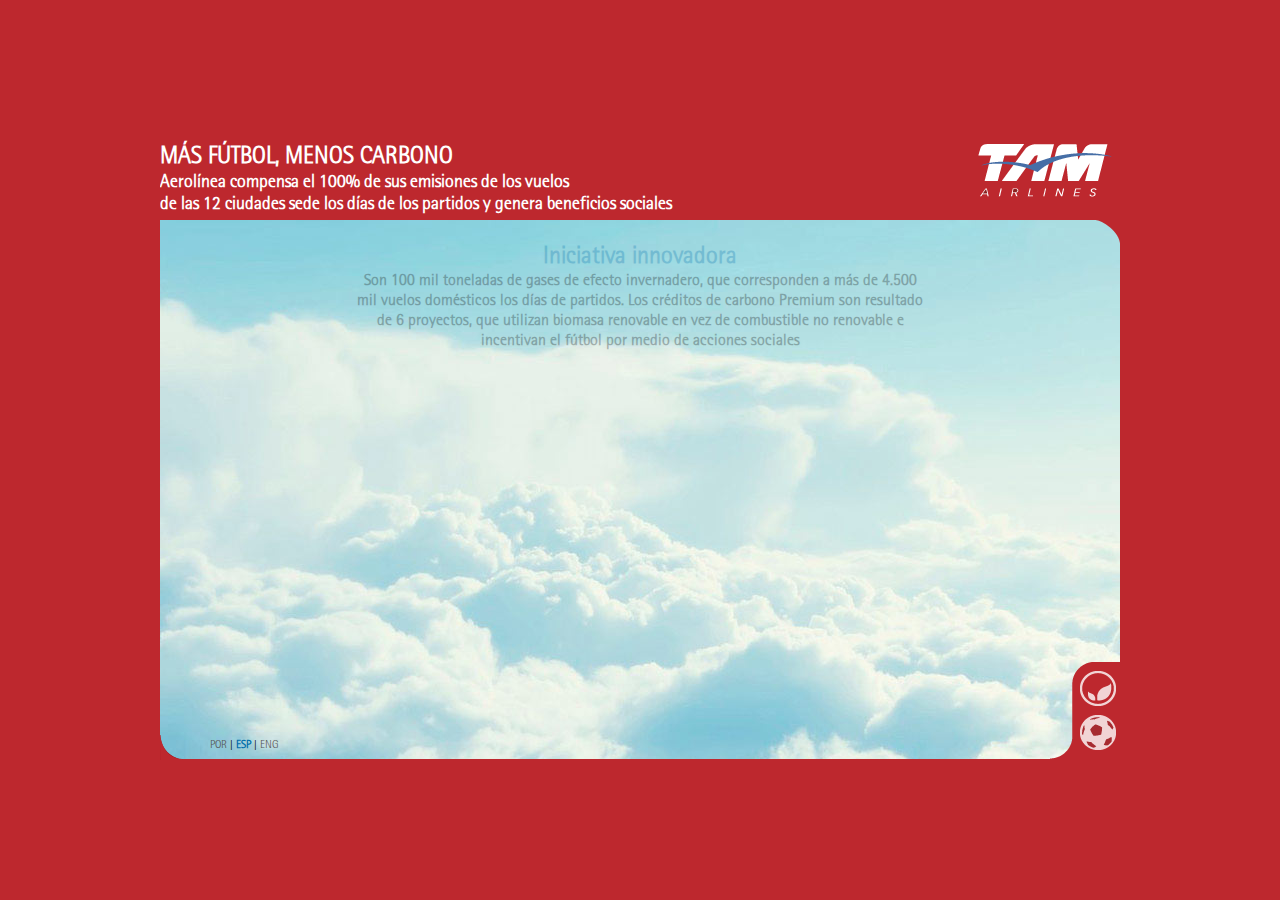
==== commit 4c273fc0: "animacion inicial bolas mejorada" ====
--- a/index_esp.html
+++ b/index_esp.html
@@ -226,7 +226,7 @@
 	</div>
 
 	<script type="text/javascript" src="js/jquery-2.1.0.min.js"></script>
-	<script type="text/javascript" src="js/d3.min.js"></script>
+	<script type="text/javascript" src="js/jquery-ui-1.10.4.custom.min.js"></script>
 	<script type="text/javascript" src="js/main.js"></script>
 
 </body>
--- a/css/info_tam_sustentabilidade.css
+++ b/css/info_tam_sustentabilidade.css
@@ -187,6 +187,7 @@
 	width: 100%;
 	position: absolute;
 	top: 20px;
+	opacity: 0;
 }
 
 #main div.titulos h4{
@@ -205,6 +206,7 @@
 	top: 47px;
 	right: 36px;
 	z-index: 1000;
+	display: none;
 }
 div#switchWrapper img#switch{
 	float: left;
@@ -236,8 +238,9 @@
 img#aviao{
 	width: 160px;
 	position: absolute;
-	left: 22px;
+	left: -100px;
 	top: 42px;
+	opacity: 0;
 }
 
 /* linha divisoria 1 */
@@ -249,6 +252,7 @@
 	width: 100%;
 	position: absolute;
 	top: 130px;
+	display: none;
 }
 div#txtPasso1 h4#txtPasso1{
 	font-size: .9em;
@@ -271,6 +275,7 @@
 div#secao1 div#txtVoosWrapper {
 	position: absolute;
 	top: 34px;
+	display: none;
 }
 
 .numerosGrafico { 
@@ -296,6 +301,7 @@
 
 div#secao1 div#txtNomesCidadesWrapper{	
 	position: absolute;
+	display: none;
 	left: 304px;
 	top: 150px;
 	-webkit-transform-origin: top left;
@@ -338,21 +344,22 @@
 	width: 17px;
 }
 
-.bolinhas#bolinha_saopaulo 		{left: 320px}
-.bolinhas#bolinha_brasilia 		{left: 353px}
-.bolinhas#bolinha_riodejaneiro 	{left: 384px}
-.bolinhas#bolinha_fortaleza 	{left: 411px}
-.bolinhas#bolinha_belohorizonte {left: 438px}
-.bolinhas#bolinha_salvador 		{left: 465px}
-.bolinhas#bolinha_recife 		{left: 491px}
-.bolinhas#bolinha_portoalegre 	{left: 517px}
-.bolinhas#bolinha_curitiba 		{left: 543px}
-.bolinhas#bolinha_manaus 		{left: 569px}
-.bolinhas#bolinha_natal 		{left: 595px}
-.bolinhas#bolinha_cuiaba 		{left: 621px}
+.bolinhas#bolinha_saopaulo 		{ left: 320px; opacity: 0; }
+.bolinhas#bolinha_brasilia 		{ left: 353px; opacity: 0; }
+.bolinhas#bolinha_riodejaneiro 	{ left: 384px; opacity: 0; }
+.bolinhas#bolinha_fortaleza 	{ left: 411px; opacity: 0; }
+.bolinhas#bolinha_belohorizonte { left: 438px; opacity: 0; }
+.bolinhas#bolinha_salvador 		{ left: 465px; opacity: 0; }
+.bolinhas#bolinha_recife 		{ left: 491px; opacity: 0; }
+.bolinhas#bolinha_portoalegre 	{ left: 517px; opacity: 0; }
+.bolinhas#bolinha_curitiba 		{ left: 543px; opacity: 0; }
+.bolinhas#bolinha_manaus 		{ left: 569px; opacity: 0; }
+.bolinhas#bolinha_natal 		{ left: 595px; opacity: 0; }
+.bolinhas#bolinha_cuiaba 		{ left: 621px; opacity: 0; }
 
 h5.legendasGrafico{
 	position: absolute;
+	display: none;
 }
 h5.legendasGrafico#legendaGraficoVoos{
 	top: 31px;
@@ -370,6 +377,7 @@
 	margin-top: 56px;
 	margin-left: 88px;
 	pointer-events: none;
+	display: none;
 }
 div#secao1 img#secao1_OFF{
 	position: absolute;
@@ -382,6 +390,7 @@
 	margin-left: 100px;
 	position: absolute;
 	top: 280px;
+	display: none;
 }
 div#secao1 div#txtValoresCarbonoWrapper p{
 	float: left;
@@ -409,6 +418,7 @@
 	top: 420px;
 	left: 90px;
 	width: 780px;
+	display: none;
 }
 
 div#txtPasso2 h4{
@@ -437,6 +447,7 @@
 	bottom: 35px;
 	left: 80px;
 	cursor: pointer;
+	display: none;
 }
 div#secao2 h5#legendaGraficoPlantas{
 	top: 468px;
@@ -532,12 +543,14 @@
 	color: #555;
 	font-size: 11px;
 	line-height: 13px;
+	display: none;
 }
  hr#peSecao2{
  	position: absolute;
 	top: -14px;
 	width: 670px;
 	left: 140px;
+	display: none;
  }
 
 
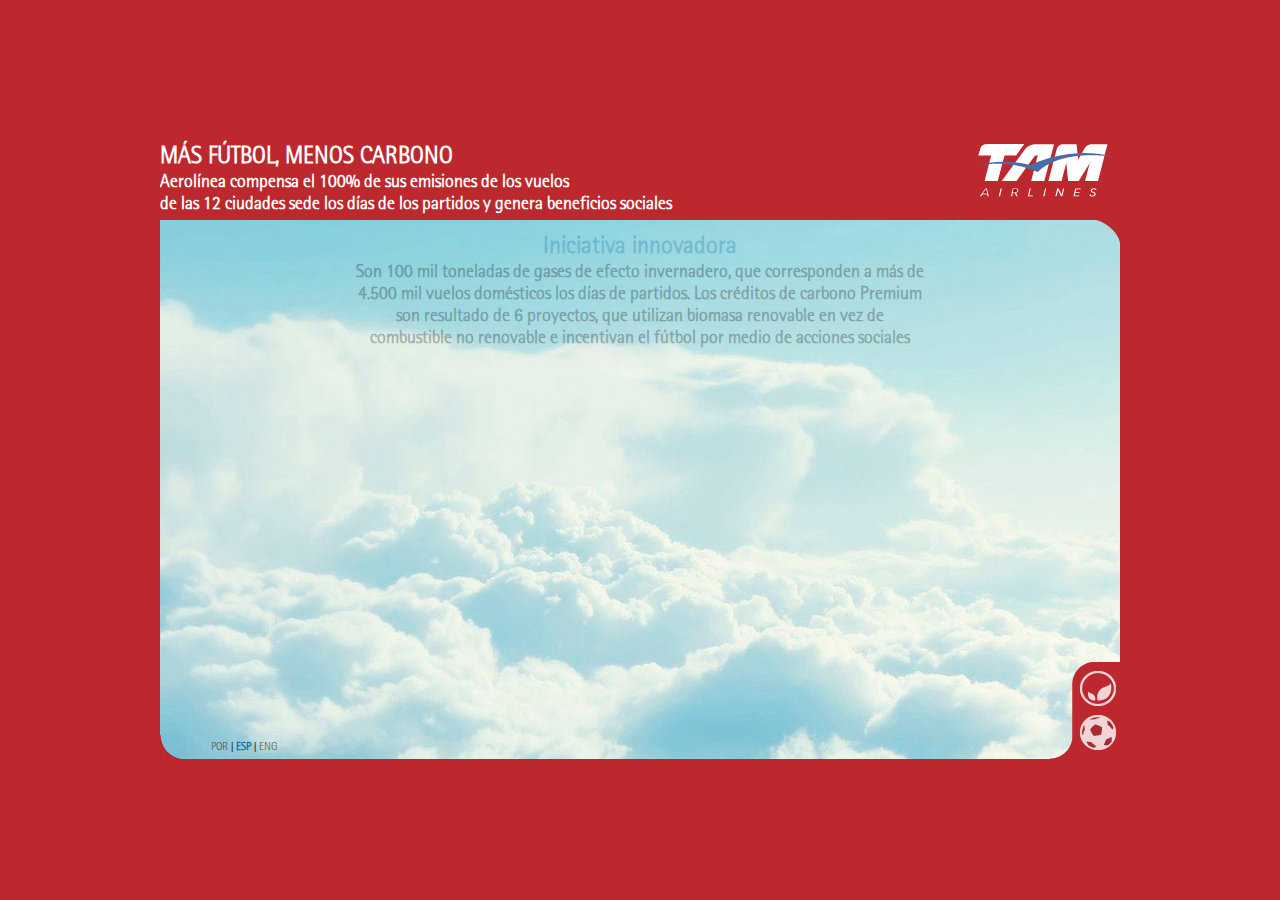
==== commit 8bf4b551: "pequenas mejoras" ====
--- a/index_esp.html
+++ b/index_esp.html
@@ -18,7 +18,7 @@
 		<img id="roundCorner_upRight" src="images/round_corner_up_right.png">
 		<img id="roundCorner_bottomLeft" src="images/round_corner_bottom_left.png">
 
-		<div style="position:relative;">
+		<div style="position:relative; width: 960px;">
 			<div id="main">
 				<img id="aviao" src="images/aviao.png">
 				<div class="titulos" id="titulo">
@@ -129,21 +129,6 @@
 						<img src="images/bolinha.png" id="bolinha_cuiaba" 			class="bolinhas">
 					</div>
 
-					<div id="txtNomesCidadesWrapper">
-						<p class="nomeCidade" id="cidade_saopaulo">São Paulo</p>
-						<p class="nomeCidade" id="cidade_brasilia">Brasília</p>
-						<p class="nomeCidade" id="cidade_riodejaneiro">Rio de Janeiro</p>
-						<p class="nomeCidade" id="cidade_fortaleza">Fortaleza</p>
-						<p class="nomeCidade" id="cidade_belohorizonte">Belo Horizonte</p>
-						<p class="nomeCidade" id="cidade_salvador">Salvador</p>
-						<p class="nomeCidade" id="cidade_recife">Recife</p>
-						<p class="nomeCidade" id="cidade_portoalegre">Porto Alegre</p>
-						<p class="nomeCidade" id="cidade_curitiba">Curitiba</p>
-						<p class="nomeCidade" id="cidade_manaus">Manaus</p>
-						<p class="nomeCidade" id="cidade_natal">Natal</p>
-						<p class="nomeCidade" id="cidade_cuiaba">Cuiabá</p>
-					</div>
-					
 					<h5 class="legendasGrafico" id="legendaGraficoEmissoes">Emisiones<br>en tCO2e</h5>
 					
 					<img id="secao1_ON" src="images/secao1_ON.png">
--- a/css/info_tam_sustentabilidade.css
+++ b/css/info_tam_sustentabilidade.css
@@ -31,13 +31,19 @@
 	src: local('../rg'), url('../fonts/rg.woff') format('woff'), url('../fonts/rg.ttf') format('truetype');
 }
 
+@font-face {
+	font-family: 'CustomNarrow';
+	src: url('../fonts/ArialNarrow.eot');
+	src: local('../fontsArialNarrow'), url('../fonts/ArialNarrow.woff') format('woff'), url('../fonts/ArialNarrow.ttf') format('truetype');
+}
+
 
 *{
    margin:0;
    padding:0;
-   font-family: "RotisSemiSansLight45", "Arial Narrow", Arial, Sans-Serif;
-   -webkit-font-smoothing: antialiased;
-/*    transition: all 1s ease-in; */
+   font-family: "RotisSemiSansLight45", "CustomNarrow", Arial, Sans-Serif;
+/*  -webkit-font-smoothing: antialiased;
+    transition: all 1s ease-in; */
 }
 		
 body {
@@ -75,7 +81,7 @@
 	font-size:20px;
 }
 h5, h6, p, text{
-	font-family: "Arial Narrow", "RotisSemiSansLight45", Arial, Sans-Serif;
+	font-family: "CustomNarrow", "RotisSemiSansLight45", Arial, Sans-Serif;
 }
 h4 {
 	color: black;
@@ -123,6 +129,7 @@
 	position: relative;
 	display: block;
 	height: 80px;
+	width: 960px;
 }
 #cabezalho_geral div {
 	width: 82%;
@@ -137,8 +144,8 @@
 
 .numerosGrafico{
 	font-weight: bold;
-	font-size: 12px;
-	color: #555;
+	font-size: 10px;
+	color: black;
 	float: left;
 	margin-left: 10px;
 
@@ -186,15 +193,19 @@
 #main div.titulos{
 	width: 100%;
 	position: absolute;
-	top: 20px;
+	top: 10px;
 	opacity: 0;
 }
 
 #main div.titulos h4{
-	font-size: 16px;
+	font-size: 18px;
 	text-align: center;
 	width: 570px;
 	margin: 0 auto;
+	text-rendering: optimizeLegibility;
+	font-feature-settings: "kern";
+	-webkit-font-feature-settings: "kern";
+	-moz-font-feature-settings: "kern";
 }
 
 
@@ -226,7 +237,7 @@
 	margin-top: 10px;
 }
 div#switchWrapper p:nth-child(2){
-	margin-top: 17px;
+	margin-top: 25px;
 }
 
 
@@ -251,7 +262,7 @@
 div#txtPasso1{
 	width: 100%;
 	position: absolute;
-	top: 130px;
+	top: 165px;
 	display: none;
 }
 div#txtPasso1 h4#txtPasso1{
@@ -274,7 +285,7 @@
 
 div#secao1 div#txtVoosWrapper {
 	position: absolute;
-	top: 34px;
+	top: 66px;
 	display: none;
 }
 
@@ -299,11 +310,11 @@
 #txtVoos_cuiaba 		{ left: 602px; }
 
 
-div#secao1 div#txtNomesCidadesWrapper{	
+/* div#secao1 div#txtNomesCidadesWrapper{	
 	position: absolute;
 	display: none;
 	left: 304px;
-	top: 150px;
+	top: 155px;
 	-webkit-transform-origin: top left;
 	-moz-transform-origin: top left;
 	-ms-transform-origin: top left;
@@ -319,6 +330,7 @@
 div#secao1 div#txtNomesCidadesWrapper p.nomeCidade{
 	text-align: right;
 	position: relative;
+	font-family: "CustomNarrow", "RotisSemiSansLight45", Arial, Sans-Serif;
 }
 div#secao1 div#txtNomesCidadesWrapper p#cidade_saopaulo 		{top: 7px;}
 div#secao1 div#txtNomesCidadesWrapper p#cidade_brasilia 		{top: 24px;}
@@ -331,12 +343,12 @@
 div#secao1 div#txtNomesCidadesWrapper p#cidade_curitiba 		{top: 99px;}
 div#secao1 div#txtNomesCidadesWrapper p#cidade_manaus 			{top: 108px;}
 div#secao1 div#txtNomesCidadesWrapper p#cidade_natal 			{top: 117px;}
-div#secao1 div#txtNomesCidadesWrapper p#cidade_cuiaba 			{top: 124px;}
+div#secao1 div#txtNomesCidadesWrapper p#cidade_cuiaba 			{top: 124px;} */
 
 div#secao1 div#bolinhasWrapper{
 	position: relative;
 	margin-left: 3px;
-	top: 56px;
+	top: 84px;
 }
 
 .bolinhas{
@@ -362,7 +374,7 @@
 	display: none;
 }
 h5.legendasGrafico#legendaGraficoVoos{
-	top: 31px;
+	top: 62px;
 	left: 43px;
 }
 
@@ -374,7 +386,7 @@
 }
 
 div#secao1 img#secao1_ON{
-	margin-top: 56px;
+	margin-top: 90px;
 	margin-left: 88px;
 	pointer-events: none;
 	display: none;
@@ -389,7 +401,7 @@
 div#secao1 div#txtValoresCarbonoWrapper{
 	margin-left: 100px;
 	position: absolute;
-	top: 280px;
+	top: 285px;
 	display: none;
 }
 div#secao1 div#txtValoresCarbonoWrapper p{
@@ -409,13 +421,13 @@
 #txtEmissoes_curitiba 		{ left: 629px; }
 #txtEmissoes_manaus 		{ left: 664px; }
 #txtEmissoes_natal 			{ left: 702px; }
-#txtEmissoes_cuiaba 		{ left: 731px; }
+#txtEmissoes_cuiaba 		{ left: 735px; }
 
 
 
 div#txtPasso2{
 	position: relative;
-	top: 420px;
+	top: 430px;
 	left: 90px;
 	width: 780px;
 	display: none;
@@ -430,6 +442,7 @@
 
 
 div#txtPasso2 img.linhaDivisoria#linhaDivisoriaSuperior{
+	top: 3px;
 }
 div#txtPasso2 img.linhaDivisoria#linhaDivisoriaInferior{
 	top:15px;
@@ -463,7 +476,7 @@
 	position: absolute;
 	top: 598px;
 	z-index: 101;
-	width: 100%;
+	width: 960px;
 	height: 10px;
 }
 div#rodape p#txtRodape{
@@ -525,7 +538,7 @@
 div#rodape div.painel_rodape{
 	position: absolute;
 	width: 735px;
-	height: 80px;
+	height: 60px;
 	bottom: -10px;
 	right: 0;
 	padding: 15px 70px 0 15px;
@@ -538,9 +551,12 @@
 	display: none;
 }
 
+h3.txt_rodape{
+	font-size: 16px;
+}
 p.txt_rodape{
 	margin-top: -12px;
-	color: #555;
+	color: black;
 	font-size: 11px;
 	line-height: 13px;
 	display: none;
@@ -560,7 +576,7 @@
 	display: none;
 	width: 140px;
 	height: 53px;
-	top: -30px;
+	top: -20px;
 	padding: 10px;
 	background: rgba(255, 255, 255, .9);
 	border: 1px solid grey;
